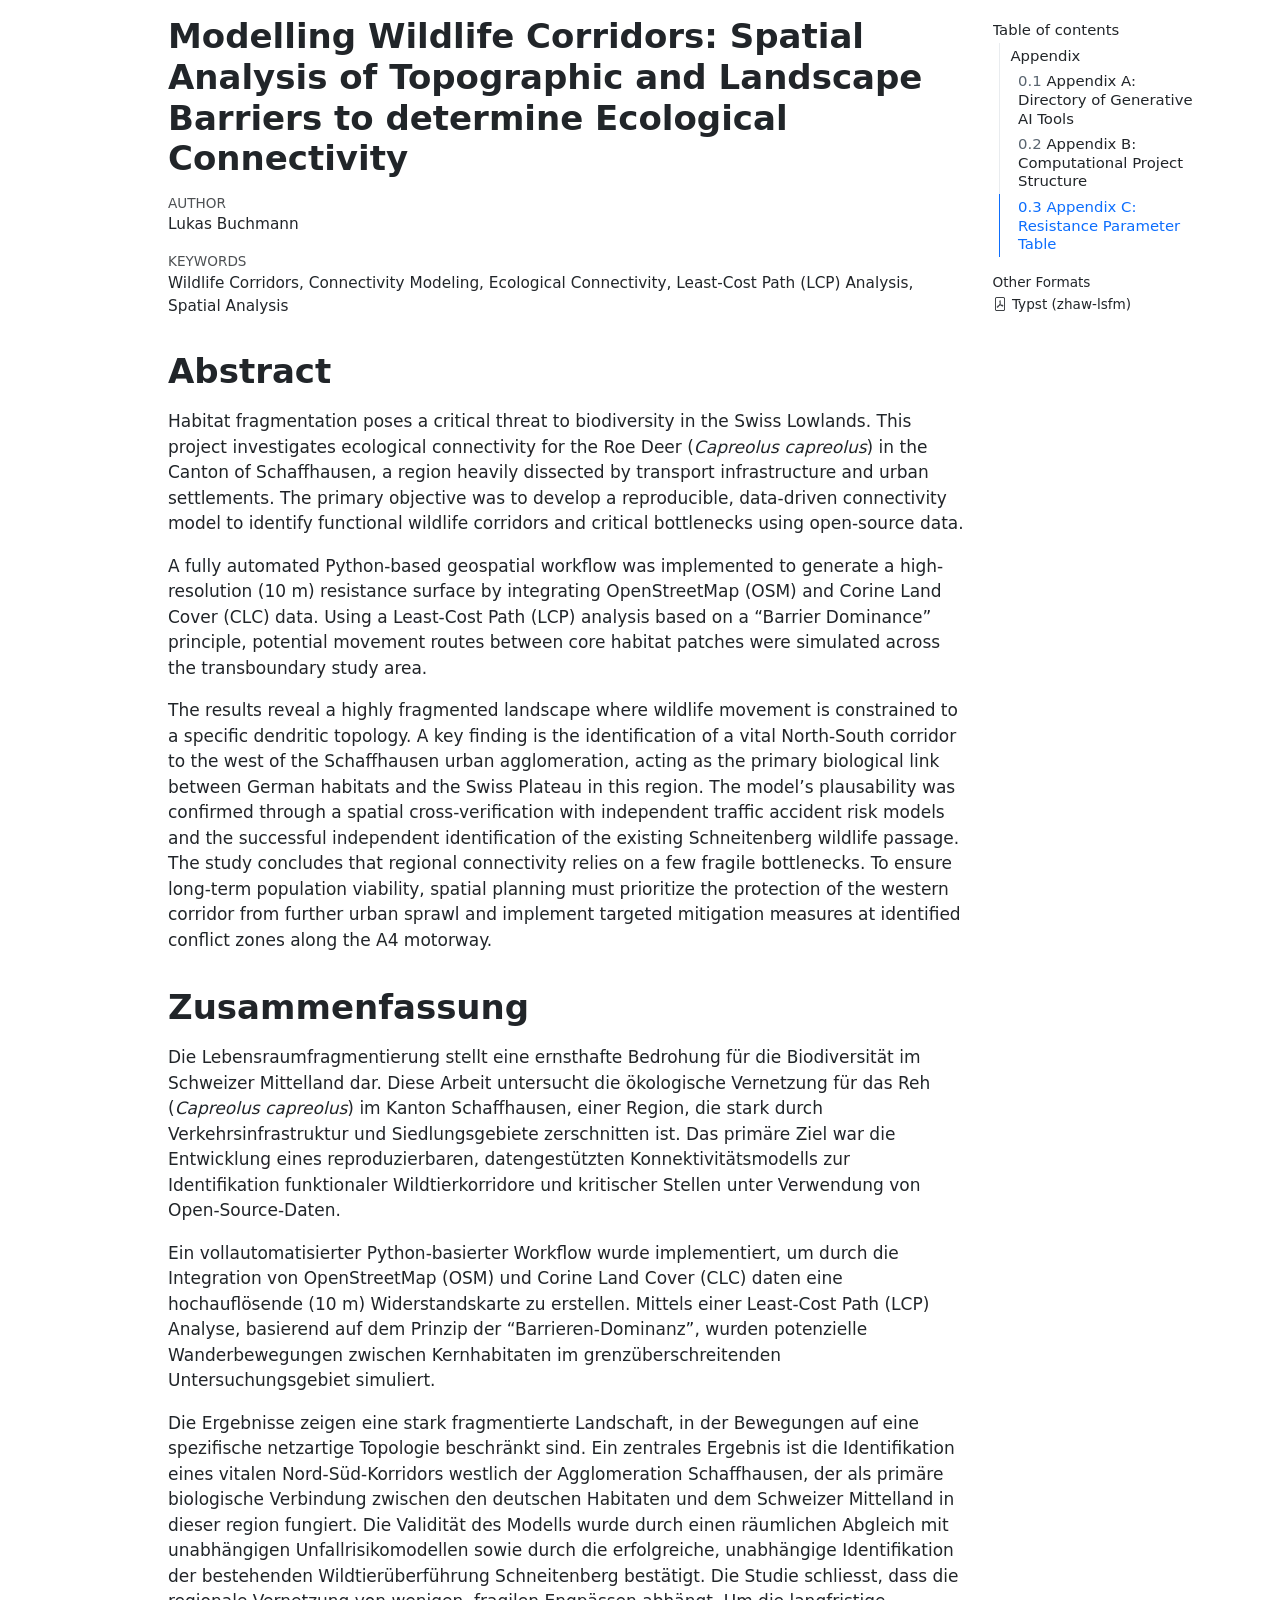
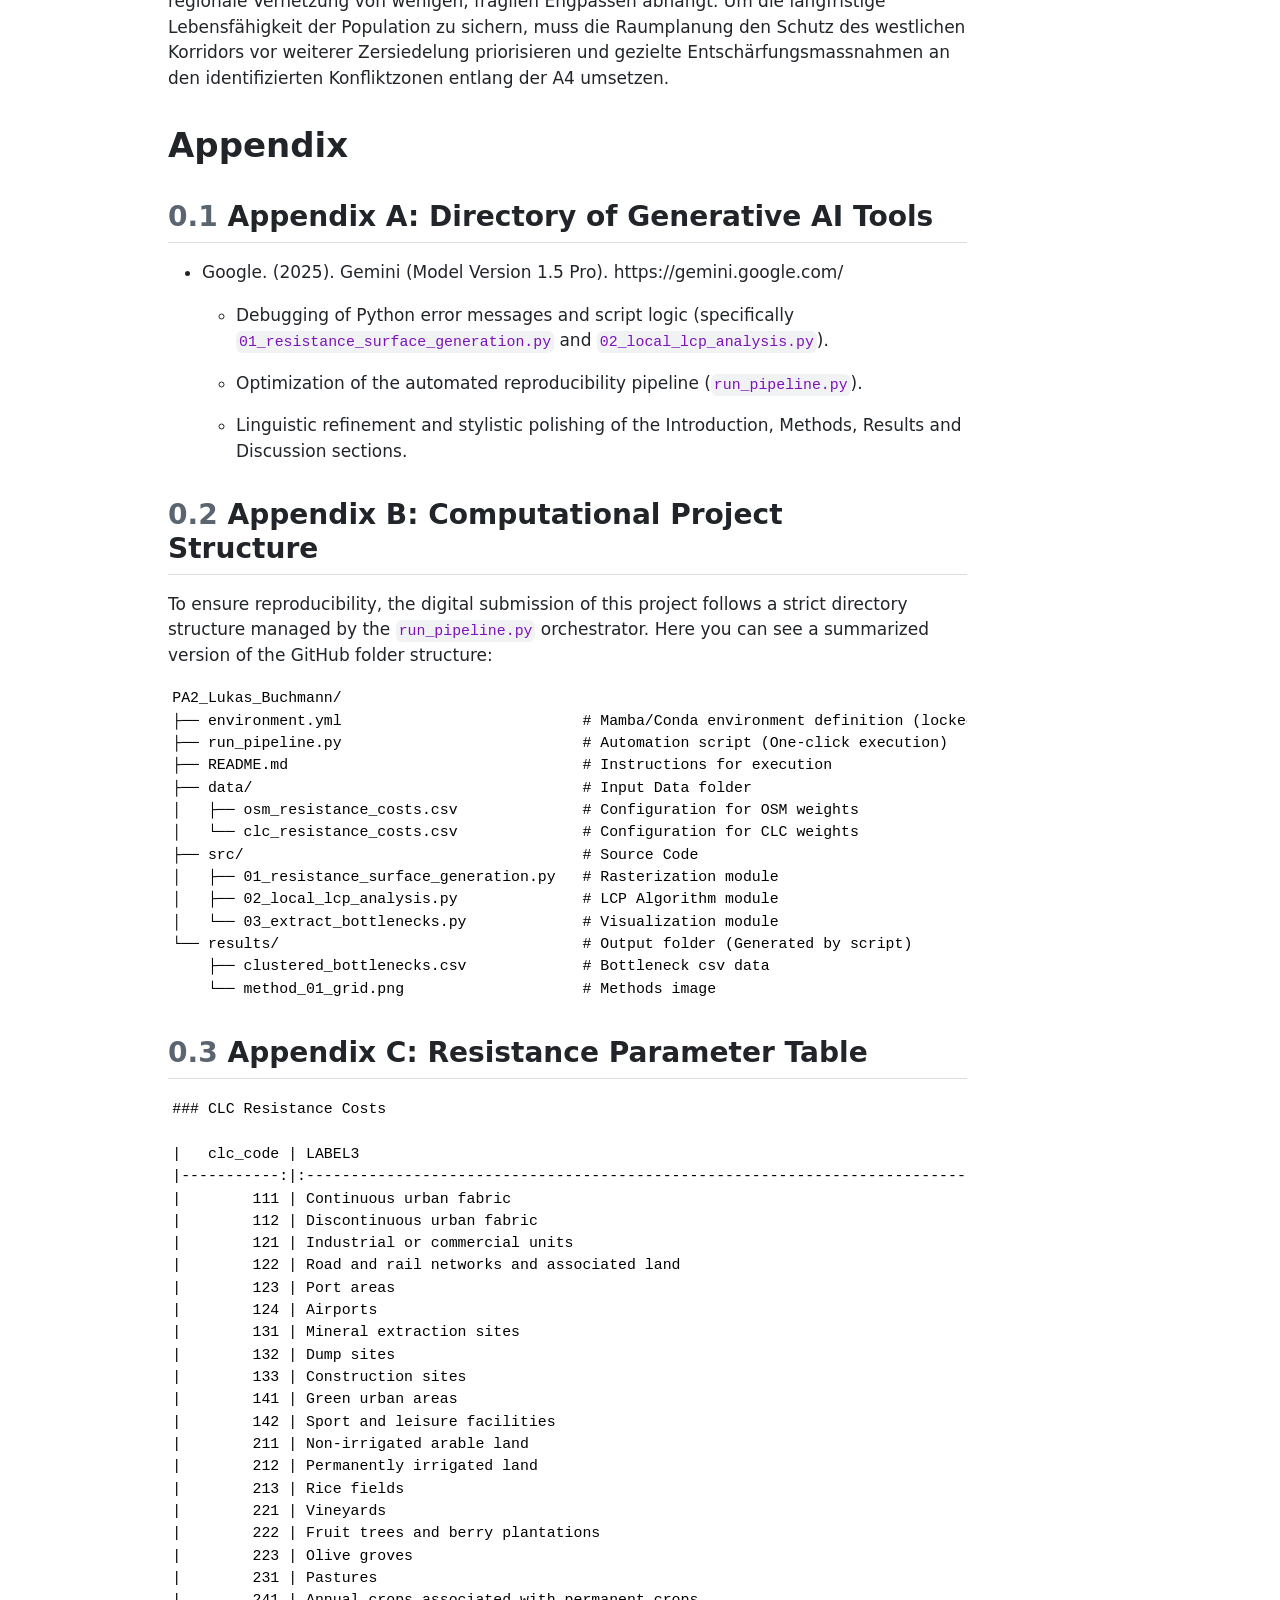
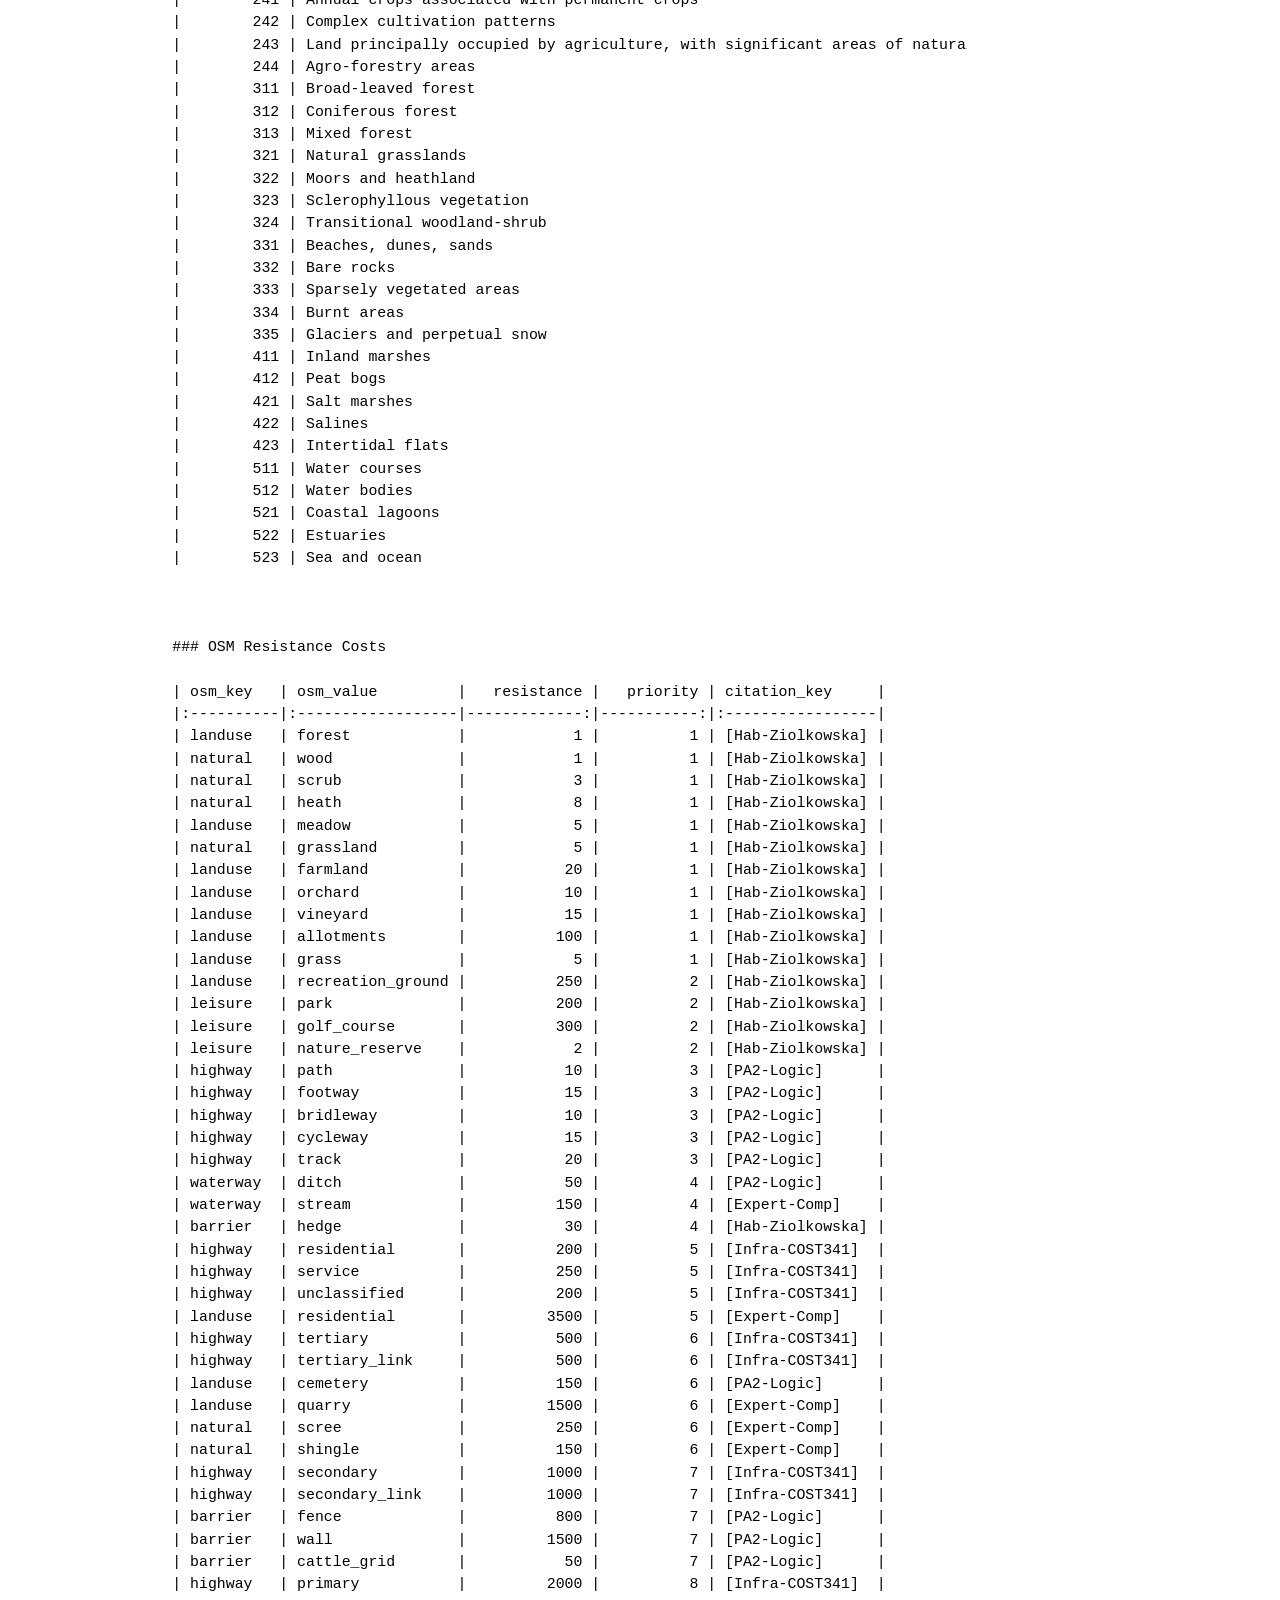
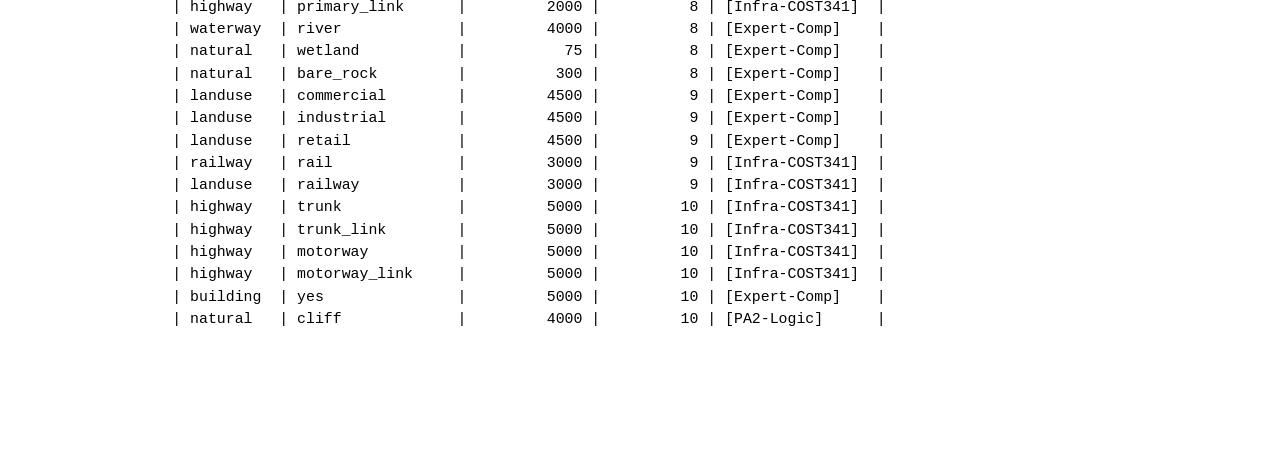
==== docs/index.html @ 65e27407 "final_push" ====
<!DOCTYPE html>
<html xmlns="http://www.w3.org/1999/xhtml" lang="en" xml:lang="en"><head>

<meta charset="utf-8">
<meta name="generator" content="quarto-1.8.24">

<meta name="viewport" content="width=device-width, initial-scale=1.0, user-scalable=yes">

<meta name="author" content="Lukas Buchmann">
<meta name="keywords" content="Wildlife Corridors, Connectivity Modeling, Ecological Connectivity, Least-Cost Path (LCP) Analysis, Spatial Analysis">

<title>Modelling Wildlife Corridors: Spatial Analysis of Topographic and Landscape Barriers to determine Ecological Connectivity</title>
<style>
code{white-space: pre-wrap;}
span.smallcaps{font-variant: small-caps;}
div.columns{display: flex; gap: min(4vw, 1.5em);}
div.column{flex: auto; overflow-x: auto;}
div.hanging-indent{margin-left: 1.5em; text-indent: -1.5em;}
ul.task-list{list-style: none;}
ul.task-list li input[type="checkbox"] {
  width: 0.8em;
  margin: 0 0.8em 0.2em -1em; /* quarto-specific, see https://github.com/quarto-dev/quarto-cli/issues/4556 */ 
  vertical-align: middle;
}
</style>


<script src="index_files/libs/clipboard/clipboard.min.js"></script>
<script src="index_files/libs/quarto-html/quarto.js" type="module"></script>
<script src="index_files/libs/quarto-html/tabsets/tabsets.js" type="module"></script>
<script src="index_files/libs/quarto-html/axe/axe-check.js" type="module"></script>
<script src="index_files/libs/quarto-html/popper.min.js"></script>
<script src="index_files/libs/quarto-html/tippy.umd.min.js"></script>
<script src="index_files/libs/quarto-html/anchor.min.js"></script>
<link href="index_files/libs/quarto-html/tippy.css" rel="stylesheet">
<link href="index_files/libs/quarto-html/quarto-syntax-highlighting-dc55a5b9e770e841cd82e46aadbfb9b0.css" rel="stylesheet" id="quarto-text-highlighting-styles">
<script src="index_files/libs/bootstrap/bootstrap.min.js"></script>
<link href="index_files/libs/bootstrap/bootstrap-icons.css" rel="stylesheet">
<link href="index_files/libs/bootstrap/bootstrap-9e3ffae467580fdb927a41352e75a2e0.min.css" rel="stylesheet" append-hash="true" id="quarto-bootstrap" data-mode="light">


</head>

<body class="quarto-light">

<div id="quarto-content" class="page-columns page-rows-contents page-layout-article">
<div id="quarto-margin-sidebar" class="sidebar margin-sidebar">
  <nav id="TOC" role="doc-toc" class="toc-active">
    <h2 id="toc-title">Table of contents</h2>
   
  <ul>
  <li><a href="#appendix" id="toc-appendix" class="nav-link active" data-scroll-target="#appendix">Appendix</a>
  <ul class="collapse">
  <li><a href="#appendix-a-directory-of-generative-ai-tools" id="toc-appendix-a-directory-of-generative-ai-tools" class="nav-link" data-scroll-target="#appendix-a-directory-of-generative-ai-tools"><span class="header-section-number">0.1</span> Appendix A: Directory of Generative AI Tools</a></li>
  <li><a href="#appendix-b-computational-project-structure" id="toc-appendix-b-computational-project-structure" class="nav-link" data-scroll-target="#appendix-b-computational-project-structure"><span class="header-section-number">0.2</span> Appendix B: Computational Project Structure</a></li>
  <li><a href="#appendix-c-resistance-parameter-table" id="toc-appendix-c-resistance-parameter-table" class="nav-link" data-scroll-target="#appendix-c-resistance-parameter-table"><span class="header-section-number">0.3</span> Appendix C: Resistance Parameter Table</a></li>
  </ul></li>
  </ul>
<div class="quarto-alternate-formats"><h2>Other Formats</h2><ul><li><a href="index.pdf"><i class="bi bi-file-pdf"></i>Typst (zhaw-lsfm)</a></li></ul></div></nav>
</div>
<main class="content" id="quarto-document-content">

<header id="title-block-header" class="quarto-title-block default">
<div class="quarto-title">
<h1 class="title">Modelling Wildlife Corridors: Spatial Analysis of Topographic and Landscape Barriers to determine Ecological Connectivity</h1>
</div>



<div class="quarto-title-meta">

    <div>
    <div class="quarto-title-meta-heading">Author</div>
    <div class="quarto-title-meta-contents">
             <p>Lukas Buchmann </p>
          </div>
  </div>
    
  
    
  </div>
  

<div>
  <div class="keywords">
    <div class="block-title">Keywords</div>
    <p>Wildlife Corridors, Connectivity Modeling, Ecological Connectivity, Least-Cost Path (LCP) Analysis, Spatial Analysis</p>
  </div>
</div>

</header>


<section id="abstract" class="level1 unnumbered unlisted">
<h1 class="unnumbered unlisted">Abstract</h1>
<p>Habitat fragmentation poses a critical threat to biodiversity in the Swiss Lowlands. This project investigates ecological connectivity for the Roe Deer (<em>Capreolus capreolus</em>) in the Canton of Schaffhausen, a region heavily dissected by transport infrastructure and urban settlements. The primary objective was to develop a reproducible, data-driven connectivity model to identify functional wildlife corridors and critical bottlenecks using open-source data.</p>
<p>A fully automated Python-based geospatial workflow was implemented to generate a high-resolution (10 m) resistance surface by integrating OpenStreetMap (OSM) and Corine Land Cover (CLC) data. Using a Least-Cost Path (LCP) analysis based on a “Barrier Dominance” principle, potential movement routes between core habitat patches were simulated across the transboundary study area.</p>
<p>The results reveal a highly fragmented landscape where wildlife movement is constrained to a specific dendritic topology. A key finding is the identification of a vital North-South corridor to the west of the Schaffhausen urban agglomeration, acting as the primary biological link between German habitats and the Swiss Plateau in this region. The model’s plausability was confirmed through a spatial cross-verification with independent traffic accident risk models and the successful independent identification of the existing Schneitenberg wildlife passage. The study concludes that regional connectivity relies on a few fragile bottlenecks. To ensure long-term population viability, spatial planning must prioritize the protection of the western corridor from further urban sprawl and implement targeted mitigation measures at identified conflict zones along the A4 motorway.</p>
</section>
<section id="zusammenfassung" class="level1 unnumbered unlisted">
<h1 class="unnumbered unlisted">Zusammenfassung</h1>
<p>Die Lebensraumfragmentierung stellt eine ernsthafte Bedrohung für die Biodiversität im Schweizer Mittelland dar. Diese Arbeit untersucht die ökologische Vernetzung für das Reh (<em>Capreolus capreolus</em>) im Kanton Schaffhausen, einer Region, die stark durch Verkehrsinfrastruktur und Siedlungsgebiete zerschnitten ist. Das primäre Ziel war die Entwicklung eines reproduzierbaren, datengestützten Konnektivitätsmodells zur Identifikation funktionaler Wildtierkorridore und kritischer Stellen unter Verwendung von Open-Source-Daten.</p>
<p>Ein vollautomatisierter Python-basierter Workflow wurde implementiert, um durch die Integration von OpenStreetMap (OSM) und Corine Land Cover (CLC) daten eine hochauflösende (10 m) Widerstandskarte zu erstellen. Mittels einer Least-Cost Path (LCP) Analyse, basierend auf dem Prinzip der “Barrieren-Dominanz”, wurden potenzielle Wanderbewegungen zwischen Kernhabitaten im grenzüberschreitenden Untersuchungsgebiet simuliert.</p>
<p>Die Ergebnisse zeigen eine stark fragmentierte Landschaft, in der Bewegungen auf eine spezifische netzartige Topologie beschränkt sind. Ein zentrales Ergebnis ist die Identifikation eines vitalen Nord-Süd-Korridors westlich der Agglomeration Schaffhausen, der als primäre biologische Verbindung zwischen den deutschen Habitaten und dem Schweizer Mittelland in dieser region fungiert. Die Validität des Modells wurde durch einen räumlichen Abgleich mit unabhängigen Unfallrisikomodellen sowie durch die erfolgreiche, unabhängige Identifikation der bestehenden Wildtierüberführung Schneitenberg bestätigt. Die Studie schliesst, dass die regionale Vernetzung von wenigen, fragilen Engpässen abhängt. Um die langfristige Lebensfähigkeit der Population zu sichern, muss die Raumplanung den Schutz des westlichen Korridors vor weiterer Zersiedelung priorisieren und gezielte Entschärfungsmassnahmen an den identifizierten Konfliktzonen entlang der A4 umsetzen.</p>
</section>
<section id="appendix" class="level1 unnumbered">
<h1 class="unnumbered">Appendix</h1>
<section id="appendix-a-directory-of-generative-ai-tools" class="level2" data-number="0.1">
<h2 data-number="0.1" class="anchored" data-anchor-id="appendix-a-directory-of-generative-ai-tools"><span class="header-section-number">0.1</span> Appendix A: Directory of Generative AI Tools</h2>
<ul>
<li><p>Google. (2025). Gemini (Model Version 1.5 Pro). https://gemini.google.com/</p>
<ul>
<li><p>Debugging of Python error messages and script logic (specifically <code>01_resistance_surface_generation.py</code> and <code>02_local_lcp_analysis.py</code>).</p></li>
<li><p>Optimization of the automated reproducibility pipeline (<code>run_pipeline.py</code>).</p></li>
<li><p>Linguistic refinement and stylistic polishing of the Introduction, Methods, Results and Discussion sections.</p></li>
</ul></li>
</ul>
</section>
<section id="appendix-b-computational-project-structure" class="level2" data-number="0.2">
<h2 data-number="0.2" class="anchored" data-anchor-id="appendix-b-computational-project-structure"><span class="header-section-number">0.2</span> Appendix B: Computational Project Structure</h2>
<p>To ensure reproducibility, the digital submission of this project follows a strict directory structure managed by the <code>run_pipeline.py</code> orchestrator. Here you can see a summarized version of the GitHub folder structure:</p>
<pre class="text"><code>PA2_Lukas_Buchmann/
├── environment.yml                           # Mamba/Conda environment definition (locked versions)
├── run_pipeline.py                           # Automation script (One-click execution)
├── README.md                                 # Instructions for execution
├── data/                                     # Input Data folder
│   ├── osm_resistance_costs.csv              # Configuration for OSM weights
│   └── clc_resistance_costs.csv              # Configuration for CLC weights
├── src/                                      # Source Code
│   ├── 01_resistance_surface_generation.py   # Rasterization module
│   ├── 02_local_lcp_analysis.py              # LCP Algorithm module
│   └── 03_extract_bottlenecks.py             # Visualization module
└── results/                                  # Output folder (Generated by script)
    ├── clustered_bottlenecks.csv             # Bottleneck csv data
    └── method_01_grid.png                    # Methods image</code></pre>
</section>
<section id="appendix-c-resistance-parameter-table" class="level2" data-number="0.3">
<h2 data-number="0.3" class="anchored" data-anchor-id="appendix-c-resistance-parameter-table"><span class="header-section-number">0.3</span> Appendix C: Resistance Parameter Table</h2>
<div id="load-resistance-tables" class="cell" data-results="asis" data-execution_count="5">
<div class="cell-output cell-output-stdout">
<pre><code>### CLC Resistance Costs

|   clc_code | LABEL3                                                                                 |   resistance | citation_key     |
|-----------:|:---------------------------------------------------------------------------------------|-------------:|:-----------------|
|        111 | Continuous urban fabric                                                                |         5000 | [Expert-Comp]    |
|        112 | Discontinuous urban fabric                                                             |         3500 | [Expert-Comp]    |
|        121 | Industrial or commercial units                                                         |         4500 | [Expert-Comp]    |
|        122 | Road and rail networks and associated land                                             |         3000 | [Infra-COST341]  |
|        123 | Port areas                                                                             |         4000 | [Expert-Comp]    |
|        124 | Airports                                                                               |         4500 | [Infra-COST341]  |
|        131 | Mineral extraction sites                                                               |         1500 | [Expert-Comp]    |
|        132 | Dump sites                                                                             |         2000 | [Expert-Comp]    |
|        133 | Construction sites                                                                     |         2500 | [Expert-Comp]    |
|        141 | Green urban areas                                                                      |          200 | [Hab-Ziolkowska] |
|        142 | Sport and leisure facilities                                                           |          300 | [Hab-Ziolkowska] |
|        211 | Non-irrigated arable land                                                              |           20 | [Hab-Ziolkowska] |
|        212 | Permanently irrigated land                                                             |           25 | [Hab-Ziolkowska] |
|        213 | Rice fields                                                                            |          100 | [PA2-Logic]      |
|        221 | Vineyards                                                                              |           15 | [Hab-Ziolkowska] |
|        222 | Fruit trees and berry plantations                                                      |           10 | [Hab-Ziolkowska] |
|        223 | Olive groves                                                                           |           15 | [Hab-Ziolkowska] |
|        231 | Pastures                                                                               |            8 | [Hab-Ziolkowska] |
|        241 | Annual crops associated with permanent crops                                           |           12 | [Hab-Ziolkowska] |
|        242 | Complex cultivation patterns                                                           |           10 | [Hab-Ziolkowska] |
|        243 | Land principally occupied by agriculture, with significant areas of natural vegetation |            5 | [Hab-Ziolkowska] |
|        244 | Agro-forestry areas                                                                    |            3 | [Hab-Ziolkowska] |
|        311 | Broad-leaved forest                                                                    |            1 | [Hab-Ziolkowska] |
|        312 | Coniferous forest                                                                      |            3 | [Hab-Ziolkowska] |
|        313 | Mixed forest                                                                           |            1 | [Hab-Ziolkowska] |
|        321 | Natural grasslands                                                                     |            5 | [Hab-Ziolkowska] |
|        322 | Moors and heathland                                                                    |            8 | [Hab-Ziolkowska] |
|        323 | Sclerophyllous vegetation                                                              |           10 | [Hab-Ziolkowska] |
|        324 | Transitional woodland-shrub                                                            |            2 | [Hab-Ziolkowska] |
|        331 | Beaches, dunes, sands                                                                  |          100 | [Expert-Comp]    |
|        332 | Bare rocks                                                                             |          300 | [Expert-Comp]    |
|        333 | Sparsely vegetated areas                                                               |           50 | [Expert-Comp]    |
|        334 | Burnt areas                                                                            |           25 | [PA2-Logic]      |
|        335 | Glaciers and perpetual snow                                                            |         1000 | [PA2-Logic]      |
|        411 | Inland marshes                                                                         |           75 | [Expert-Comp]    |
|        412 | Peat bogs                                                                              |          100 | [Expert-Comp]    |
|        421 | Salt marshes                                                                           |          150 | [Expert-Comp]    |
|        422 | Salines                                                                                |         1000 | [Expert-Comp]    |
|        423 | Intertidal flats                                                                       |          200 | [Expert-Comp]    |
|        511 | Water courses                                                                          |         5000 | [Expert-Comp]    |
|        512 | Water bodies                                                                           |         5000 | [Expert-Comp]    |
|        521 | Coastal lagoons                                                                        |          800 | [Expert-Comp]    |
|        522 | Estuaries                                                                              |          800 | [Expert-Comp]    |
|        523 | Sea and ocean                                                                          |         5000 | [Expert-Comp]    |



### OSM Resistance Costs

| osm_key   | osm_value         |   resistance |   priority | citation_key     |
|:----------|:------------------|-------------:|-----------:|:-----------------|
| landuse   | forest            |            1 |          1 | [Hab-Ziolkowska] |
| natural   | wood              |            1 |          1 | [Hab-Ziolkowska] |
| natural   | scrub             |            3 |          1 | [Hab-Ziolkowska] |
| natural   | heath             |            8 |          1 | [Hab-Ziolkowska] |
| landuse   | meadow            |            5 |          1 | [Hab-Ziolkowska] |
| natural   | grassland         |            5 |          1 | [Hab-Ziolkowska] |
| landuse   | farmland          |           20 |          1 | [Hab-Ziolkowska] |
| landuse   | orchard           |           10 |          1 | [Hab-Ziolkowska] |
| landuse   | vineyard          |           15 |          1 | [Hab-Ziolkowska] |
| landuse   | allotments        |          100 |          1 | [Hab-Ziolkowska] |
| landuse   | grass             |            5 |          1 | [Hab-Ziolkowska] |
| landuse   | recreation_ground |          250 |          2 | [Hab-Ziolkowska] |
| leisure   | park              |          200 |          2 | [Hab-Ziolkowska] |
| leisure   | golf_course       |          300 |          2 | [Hab-Ziolkowska] |
| leisure   | nature_reserve    |            2 |          2 | [Hab-Ziolkowska] |
| highway   | path              |           10 |          3 | [PA2-Logic]      |
| highway   | footway           |           15 |          3 | [PA2-Logic]      |
| highway   | bridleway         |           10 |          3 | [PA2-Logic]      |
| highway   | cycleway          |           15 |          3 | [PA2-Logic]      |
| highway   | track             |           20 |          3 | [PA2-Logic]      |
| waterway  | ditch             |           50 |          4 | [PA2-Logic]      |
| waterway  | stream            |          150 |          4 | [Expert-Comp]    |
| barrier   | hedge             |           30 |          4 | [Hab-Ziolkowska] |
| highway   | residential       |          200 |          5 | [Infra-COST341]  |
| highway   | service           |          250 |          5 | [Infra-COST341]  |
| highway   | unclassified      |          200 |          5 | [Infra-COST341]  |
| landuse   | residential       |         3500 |          5 | [Expert-Comp]    |
| highway   | tertiary          |          500 |          6 | [Infra-COST341]  |
| highway   | tertiary_link     |          500 |          6 | [Infra-COST341]  |
| landuse   | cemetery          |          150 |          6 | [PA2-Logic]      |
| landuse   | quarry            |         1500 |          6 | [Expert-Comp]    |
| natural   | scree             |          250 |          6 | [Expert-Comp]    |
| natural   | shingle           |          150 |          6 | [Expert-Comp]    |
| highway   | secondary         |         1000 |          7 | [Infra-COST341]  |
| highway   | secondary_link    |         1000 |          7 | [Infra-COST341]  |
| barrier   | fence             |          800 |          7 | [PA2-Logic]      |
| barrier   | wall              |         1500 |          7 | [PA2-Logic]      |
| barrier   | cattle_grid       |           50 |          7 | [PA2-Logic]      |
| highway   | primary           |         2000 |          8 | [Infra-COST341]  |
| highway   | primary_link      |         2000 |          8 | [Infra-COST341]  |
| waterway  | river             |         4000 |          8 | [Expert-Comp]    |
| natural   | wetland           |           75 |          8 | [Expert-Comp]    |
| natural   | bare_rock         |          300 |          8 | [Expert-Comp]    |
| landuse   | commercial        |         4500 |          9 | [Expert-Comp]    |
| landuse   | industrial        |         4500 |          9 | [Expert-Comp]    |
| landuse   | retail            |         4500 |          9 | [Expert-Comp]    |
| railway   | rail              |         3000 |          9 | [Infra-COST341]  |
| landuse   | railway           |         3000 |          9 | [Infra-COST341]  |
| highway   | trunk             |         5000 |         10 | [Infra-COST341]  |
| highway   | trunk_link        |         5000 |         10 | [Infra-COST341]  |
| highway   | motorway          |         5000 |         10 | [Infra-COST341]  |
| highway   | motorway_link     |         5000 |         10 | [Infra-COST341]  |
| building  | yes               |         5000 |         10 | [Expert-Comp]    |
| natural   | cliff             |         4000 |         10 | [PA2-Logic]      |


</code></pre>
</div>
</div>
</section>
</section>

</main>
<!-- /main column -->
<script id="quarto-html-after-body" type="application/javascript">
  window.document.addEventListener("DOMContentLoaded", function (event) {
    const icon = "";
    const anchorJS = new window.AnchorJS();
    anchorJS.options = {
      placement: 'right',
      icon: icon
    };
    anchorJS.add('.anchored');
    const isCodeAnnotation = (el) => {
      for (const clz of el.classList) {
        if (clz.startsWith('code-annotation-')) {                     
          return true;
        }
      }
      return false;
    }
    const onCopySuccess = function(e) {
      // button target
      const button = e.trigger;
      // don't keep focus
      button.blur();
      // flash "checked"
      button.classList.add('code-copy-button-checked');
      var currentTitle = button.getAttribute("title");
      button.setAttribute("title", "Copied!");
      let tooltip;
      if (window.bootstrap) {
        button.setAttribute("data-bs-toggle", "tooltip");
        button.setAttribute("data-bs-placement", "left");
        button.setAttribute("data-bs-title", "Copied!");
        tooltip = new bootstrap.Tooltip(button, 
          { trigger: "manual", 
            customClass: "code-copy-button-tooltip",
            offset: [0, -8]});
        tooltip.show();    
      }
      setTimeout(function() {
        if (tooltip) {
          tooltip.hide();
          button.removeAttribute("data-bs-title");
          button.removeAttribute("data-bs-toggle");
          button.removeAttribute("data-bs-placement");
        }
        button.setAttribute("title", currentTitle);
        button.classList.remove('code-copy-button-checked');
      }, 1000);
      // clear code selection
      e.clearSelection();
    }
    const getTextToCopy = function(trigger) {
      const outerScaffold = trigger.parentElement.cloneNode(true);
      const codeEl = outerScaffold.querySelector('code');
      for (const childEl of codeEl.children) {
        if (isCodeAnnotation(childEl)) {
          childEl.remove();
        }
      }
      return codeEl.innerText;
    }
    const clipboard = new window.ClipboardJS('.code-copy-button:not([data-in-quarto-modal])', {
      text: getTextToCopy
    });
    clipboard.on('success', onCopySuccess);
    if (window.document.getElementById('quarto-embedded-source-code-modal')) {
      const clipboardModal = new window.ClipboardJS('.code-copy-button[data-in-quarto-modal]', {
        text: getTextToCopy,
        container: window.document.getElementById('quarto-embedded-source-code-modal')
      });
      clipboardModal.on('success', onCopySuccess);
    }
      var localhostRegex = new RegExp(/^(?:http|https):\/\/localhost\:?[0-9]*\//);
      var mailtoRegex = new RegExp(/^mailto:/);
        var filterRegex = new RegExp('/' + window.location.host + '/');
      var isInternal = (href) => {
          return filterRegex.test(href) || localhostRegex.test(href) || mailtoRegex.test(href);
      }
      // Inspect non-navigation links and adorn them if external
     var links = window.document.querySelectorAll('a[href]:not(.nav-link):not(.navbar-brand):not(.toc-action):not(.sidebar-link):not(.sidebar-item-toggle):not(.pagination-link):not(.no-external):not([aria-hidden]):not(.dropdown-item):not(.quarto-navigation-tool):not(.about-link)');
      for (var i=0; i<links.length; i++) {
        const link = links[i];
        if (!isInternal(link.href)) {
          // undo the damage that might have been done by quarto-nav.js in the case of
          // links that we want to consider external
          if (link.dataset.originalHref !== undefined) {
            link.href = link.dataset.originalHref;
          }
        }
      }
    function tippyHover(el, contentFn, onTriggerFn, onUntriggerFn) {
      const config = {
        allowHTML: true,
        maxWidth: 500,
        delay: 100,
        arrow: false,
        appendTo: function(el) {
            return el.parentElement;
        },
        interactive: true,
        interactiveBorder: 10,
        theme: 'quarto',
        placement: 'bottom-start',
      };
      if (contentFn) {
        config.content = contentFn;
      }
      if (onTriggerFn) {
        config.onTrigger = onTriggerFn;
      }
      if (onUntriggerFn) {
        config.onUntrigger = onUntriggerFn;
      }
      window.tippy(el, config); 
    }
    const noterefs = window.document.querySelectorAll('a[role="doc-noteref"]');
    for (var i=0; i<noterefs.length; i++) {
      const ref = noterefs[i];
      tippyHover(ref, function() {
        // use id or data attribute instead here
        let href = ref.getAttribute('data-footnote-href') || ref.getAttribute('href');
        try { href = new URL(href).hash; } catch {}
        const id = href.replace(/^#\/?/, "");
        const note = window.document.getElementById(id);
        if (note) {
          return note.innerHTML;
        } else {
          return "";
        }
      });
    }
    const xrefs = window.document.querySelectorAll('a.quarto-xref');
    const processXRef = (id, note) => {
      // Strip column container classes
      const stripColumnClz = (el) => {
        el.classList.remove("page-full", "page-columns");
        if (el.children) {
          for (const child of el.children) {
            stripColumnClz(child);
          }
        }
      }
      stripColumnClz(note)
      if (id === null || id.startsWith('sec-')) {
        // Special case sections, only their first couple elements
        const container = document.createElement("div");
        if (note.children && note.children.length > 2) {
          container.appendChild(note.children[0].cloneNode(true));
          for (let i = 1; i < note.children.length; i++) {
            const child = note.children[i];
            if (child.tagName === "P" && child.innerText === "") {
              continue;
            } else {
              container.appendChild(child.cloneNode(true));
              break;
            }
          }
          if (window.Quarto?.typesetMath) {
            window.Quarto.typesetMath(container);
          }
          return container.innerHTML
        } else {
          if (window.Quarto?.typesetMath) {
            window.Quarto.typesetMath(note);
          }
          return note.innerHTML;
        }
      } else {
        // Remove any anchor links if they are present
        const anchorLink = note.querySelector('a.anchorjs-link');
        if (anchorLink) {
          anchorLink.remove();
        }
        if (window.Quarto?.typesetMath) {
          window.Quarto.typesetMath(note);
        }
        if (note.classList.contains("callout")) {
          return note.outerHTML;
        } else {
          return note.innerHTML;
        }
      }
    }
    for (var i=0; i<xrefs.length; i++) {
      const xref = xrefs[i];
      tippyHover(xref, undefined, function(instance) {
        instance.disable();
        let url = xref.getAttribute('href');
        let hash = undefined; 
        if (url.startsWith('#')) {
          hash = url;
        } else {
          try { hash = new URL(url).hash; } catch {}
        }
        if (hash) {
          const id = hash.replace(/^#\/?/, "");
          const note = window.document.getElementById(id);
          if (note !== null) {
            try {
              const html = processXRef(id, note.cloneNode(true));
              instance.setContent(html);
            } finally {
              instance.enable();
              instance.show();
            }
          } else {
            // See if we can fetch this
            fetch(url.split('#')[0])
            .then(res => res.text())
            .then(html => {
              const parser = new DOMParser();
              const htmlDoc = parser.parseFromString(html, "text/html");
              const note = htmlDoc.getElementById(id);
              if (note !== null) {
                const html = processXRef(id, note);
                instance.setContent(html);
              } 
            }).finally(() => {
              instance.enable();
              instance.show();
            });
          }
        } else {
          // See if we can fetch a full url (with no hash to target)
          // This is a special case and we should probably do some content thinning / targeting
          fetch(url)
          .then(res => res.text())
          .then(html => {
            const parser = new DOMParser();
            const htmlDoc = parser.parseFromString(html, "text/html");
            const note = htmlDoc.querySelector('main.content');
            if (note !== null) {
              // This should only happen for chapter cross references
              // (since there is no id in the URL)
              // remove the first header
              if (note.children.length > 0 && note.children[0].tagName === "HEADER") {
                note.children[0].remove();
              }
              const html = processXRef(null, note);
              instance.setContent(html);
            } 
          }).finally(() => {
            instance.enable();
            instance.show();
          });
        }
      }, function(instance) {
      });
    }
        let selectedAnnoteEl;
        const selectorForAnnotation = ( cell, annotation) => {
          let cellAttr = 'data-code-cell="' + cell + '"';
          let lineAttr = 'data-code-annotation="' +  annotation + '"';
          const selector = 'span[' + cellAttr + '][' + lineAttr + ']';
          return selector;
        }
        const selectCodeLines = (annoteEl) => {
          const doc = window.document;
          const targetCell = annoteEl.getAttribute("data-target-cell");
          const targetAnnotation = annoteEl.getAttribute("data-target-annotation");
          const annoteSpan = window.document.querySelector(selectorForAnnotation(targetCell, targetAnnotation));
          const lines = annoteSpan.getAttribute("data-code-lines").split(",");
          const lineIds = lines.map((line) => {
            return targetCell + "-" + line;
          })
          let top = null;
          let height = null;
          let parent = null;
          if (lineIds.length > 0) {
              //compute the position of the single el (top and bottom and make a div)
              const el = window.document.getElementById(lineIds[0]);
              top = el.offsetTop;
              height = el.offsetHeight;
              parent = el.parentElement.parentElement;
            if (lineIds.length > 1) {
              const lastEl = window.document.getElementById(lineIds[lineIds.length - 1]);
              const bottom = lastEl.offsetTop + lastEl.offsetHeight;
              height = bottom - top;
            }
            if (top !== null && height !== null && parent !== null) {
              // cook up a div (if necessary) and position it 
              let div = window.document.getElementById("code-annotation-line-highlight");
              if (div === null) {
                div = window.document.createElement("div");
                div.setAttribute("id", "code-annotation-line-highlight");
                div.style.position = 'absolute';
                parent.appendChild(div);
              }
              div.style.top = top - 2 + "px";
              div.style.height = height + 4 + "px";
              div.style.left = 0;
              let gutterDiv = window.document.getElementById("code-annotation-line-highlight-gutter");
              if (gutterDiv === null) {
                gutterDiv = window.document.createElement("div");
                gutterDiv.setAttribute("id", "code-annotation-line-highlight-gutter");
                gutterDiv.style.position = 'absolute';
                const codeCell = window.document.getElementById(targetCell);
                const gutter = codeCell.querySelector('.code-annotation-gutter');
                gutter.appendChild(gutterDiv);
              }
              gutterDiv.style.top = top - 2 + "px";
              gutterDiv.style.height = height + 4 + "px";
            }
            selectedAnnoteEl = annoteEl;
          }
        };
        const unselectCodeLines = () => {
          const elementsIds = ["code-annotation-line-highlight", "code-annotation-line-highlight-gutter"];
          elementsIds.forEach((elId) => {
            const div = window.document.getElementById(elId);
            if (div) {
              div.remove();
            }
          });
          selectedAnnoteEl = undefined;
        };
          // Handle positioning of the toggle
      window.addEventListener(
        "resize",
        throttle(() => {
          elRect = undefined;
          if (selectedAnnoteEl) {
            selectCodeLines(selectedAnnoteEl);
          }
        }, 10)
      );
      function throttle(fn, ms) {
      let throttle = false;
      let timer;
        return (...args) => {
          if(!throttle) { // first call gets through
              fn.apply(this, args);
              throttle = true;
          } else { // all the others get throttled
              if(timer) clearTimeout(timer); // cancel #2
              timer = setTimeout(() => {
                fn.apply(this, args);
                timer = throttle = false;
              }, ms);
          }
        };
      }
        // Attach click handler to the DT
        const annoteDls = window.document.querySelectorAll('dt[data-target-cell]');
        for (const annoteDlNode of annoteDls) {
          annoteDlNode.addEventListener('click', (event) => {
            const clickedEl = event.target;
            if (clickedEl !== selectedAnnoteEl) {
              unselectCodeLines();
              const activeEl = window.document.querySelector('dt[data-target-cell].code-annotation-active');
              if (activeEl) {
                activeEl.classList.remove('code-annotation-active');
              }
              selectCodeLines(clickedEl);
              clickedEl.classList.add('code-annotation-active');
            } else {
              // Unselect the line
              unselectCodeLines();
              clickedEl.classList.remove('code-annotation-active');
            }
          });
        }
    const findCites = (el) => {
      const parentEl = el.parentElement;
      if (parentEl) {
        const cites = parentEl.dataset.cites;
        if (cites) {
          return {
            el,
            cites: cites.split(' ')
          };
        } else {
          return findCites(el.parentElement)
        }
      } else {
        return undefined;
      }
    };
    var bibliorefs = window.document.querySelectorAll('a[role="doc-biblioref"]');
    for (var i=0; i<bibliorefs.length; i++) {
      const ref = bibliorefs[i];
      const citeInfo = findCites(ref);
      if (citeInfo) {
        tippyHover(citeInfo.el, function() {
          var popup = window.document.createElement('div');
          citeInfo.cites.forEach(function(cite) {
            var citeDiv = window.document.createElement('div');
            citeDiv.classList.add('hanging-indent');
            citeDiv.classList.add('csl-entry');
            var biblioDiv = window.document.getElementById('ref-' + cite);
            if (biblioDiv) {
              citeDiv.innerHTML = biblioDiv.innerHTML;
            }
            popup.appendChild(citeDiv);
          });
          return popup.innerHTML;
        });
      }
    }
  });
  </script>
</div> <!-- /content -->




</body></html>
---- docs/index_files/libs/quarto-html/tippy.css ----
.tippy-box[data-animation=fade][data-state=hidden]{opacity:0}[data-tippy-root]{max-width:calc(100vw - 10px)}.tippy-box{position:relative;background-color:#333;color:#fff;border-radius:4px;font-size:14px;line-height:1.4;white-space:normal;outline:0;transition-property:transform,visibility,opacity}.tippy-box[data-placement^=top]>.tippy-arrow{bottom:0}.tippy-box[data-placement^=top]>.tippy-arrow:before{bottom:-7px;left:0;border-width:8px 8px 0;border-top-color:initial;transform-origin:center top}.tippy-box[data-placement^=bottom]>.tippy-arrow{top:0}.tippy-box[data-placement^=bottom]>.tippy-arrow:before{top:-7px;left:0;border-width:0 8px 8px;border-bottom-color:initial;transform-origin:center bottom}.tippy-box[data-placement^=left]>.tippy-arrow{right:0}.tippy-box[data-placement^=left]>.tippy-arrow:before{border-width:8px 0 8px 8px;border-left-color:initial;right:-7px;transform-origin:center left}.tippy-box[data-placement^=right]>.tippy-arrow{left:0}.tippy-box[data-placement^=right]>.tippy-arrow:before{left:-7px;border-width:8px 8px 8px 0;border-right-color:initial;transform-origin:center right}.tippy-box[data-inertia][data-state=visible]{transition-timing-function:cubic-bezier(.54,1.5,.38,1.11)}.tippy-arrow{width:16px;height:16px;color:#333}.tippy-arrow:before{content:"";position:absolute;border-color:transparent;border-style:solid}.tippy-content{position:relative;padding:5px 9px;z-index:1}
---- docs/index_files/libs/quarto-html/quarto-syntax-highlighting-dc55a5b9e770e841cd82e46aadbfb9b0.css ----
/* quarto syntax highlight colors */
:root {
  --quarto-hl-ot-color: #003B4F;
  --quarto-hl-at-color: #657422;
  --quarto-hl-ss-color: #20794D;
  --quarto-hl-an-color: #5E5E5E;
  --quarto-hl-fu-color: #4758AB;
  --quarto-hl-st-color: #20794D;
  --quarto-hl-cf-color: #003B4F;
  --quarto-hl-op-color: #5E5E5E;
  --quarto-hl-er-color: #AD0000;
  --quarto-hl-bn-color: #AD0000;
  --quarto-hl-al-color: #AD0000;
  --quarto-hl-va-color: #111111;
  --quarto-hl-bu-color: inherit;
  --quarto-hl-ex-color: inherit;
  --quarto-hl-pp-color: #AD0000;
  --quarto-hl-in-color: #5E5E5E;
  --quarto-hl-vs-color: #20794D;
  --quarto-hl-wa-color: #5E5E5E;
  --quarto-hl-do-color: #5E5E5E;
  --quarto-hl-im-color: #00769E;
  --quarto-hl-ch-color: #20794D;
  --quarto-hl-dt-color: #AD0000;
  --quarto-hl-fl-color: #AD0000;
  --quarto-hl-co-color: #5E5E5E;
  --quarto-hl-cv-color: #5E5E5E;
  --quarto-hl-cn-color: #8f5902;
  --quarto-hl-sc-color: #5E5E5E;
  --quarto-hl-dv-color: #AD0000;
  --quarto-hl-kw-color: #003B4F;
}

/* other quarto variables */
:root {
  --quarto-font-monospace: SFMono-Regular, Menlo, Monaco, Consolas, "Liberation Mono", "Courier New", monospace;
}

/* syntax highlight based on Pandoc's rules */
pre > code.sourceCode > span {
  color: #003B4F;
}

code.sourceCode > span {
  color: #003B4F;
}

div.sourceCode,
div.sourceCode pre.sourceCode {
  color: #003B4F;
}

/* Normal */
code span {
  color: #003B4F;
}

/* Alert */
code span.al {
  color: #AD0000;
  font-style: inherit;
}

/* Annotation */
code span.an {
  color: #5E5E5E;
  font-style: inherit;
}

/* Attribute */
code span.at {
  color: #657422;
  font-style: inherit;
}

/* BaseN */
code span.bn {
  color: #AD0000;
  font-style: inherit;
}

/* BuiltIn */
code span.bu {
  font-style: inherit;
}

/* ControlFlow */
code span.cf {
  color: #003B4F;
  font-weight: bold;
  font-style: inherit;
}

/* Char */
code span.ch {
  color: #20794D;
  font-style: inherit;
}

/* Constant */
code span.cn {
  color: #8f5902;
  font-style: inherit;
}

/* Comment */
code span.co {
  color: #5E5E5E;
  font-style: inherit;
}

/* CommentVar */
code span.cv {
  color: #5E5E5E;
  font-style: italic;
}

/* Documentation */
code span.do {
  color: #5E5E5E;
  font-style: italic;
}

/* DataType */
code span.dt {
  color: #AD0000;
  font-style: inherit;
}

/* DecVal */
code span.dv {
  color: #AD0000;
  font-style: inherit;
}

/* Error */
code span.er {
  color: #AD0000;
  font-style: inherit;
}

/* Extension */
code span.ex {
  font-style: inherit;
}

/* Float */
code span.fl {
  color: #AD0000;
  font-style: inherit;
}

/* Function */
code span.fu {
  color: #4758AB;
  font-style: inherit;
}

/* Import */
code span.im {
  color: #00769E;
  font-style: inherit;
}

/* Information */
code span.in {
  color: #5E5E5E;
  font-style: inherit;
}

/* Keyword */
code span.kw {
  color: #003B4F;
  font-weight: bold;
  font-style: inherit;
}

/* Operator */
code span.op {
  color: #5E5E5E;
  font-style: inherit;
}

/* Other */
code span.ot {
  color: #003B4F;
  font-style: inherit;
}

/* Preprocessor */
code span.pp {
  color: #AD0000;
  font-style: inherit;
}

/* SpecialChar */
code span.sc {
  color: #5E5E5E;
  font-style: inherit;
}

/* SpecialString */
code span.ss {
  color: #20794D;
  font-style: inherit;
}

/* String */
code span.st {
  color: #20794D;
  font-style: inherit;
}

/* Variable */
code span.va {
  color: #111111;
  font-style: inherit;
}

/* VerbatimString */
code span.vs {
  color: #20794D;
  font-style: inherit;
}

/* Warning */
code span.wa {
  color: #5E5E5E;
  font-style: italic;
}

.prevent-inlining {
  content: "</";
}

/*# sourceMappingURL=21f0b8dca5c347bd0a806dc2ce2adfe3.css.map */
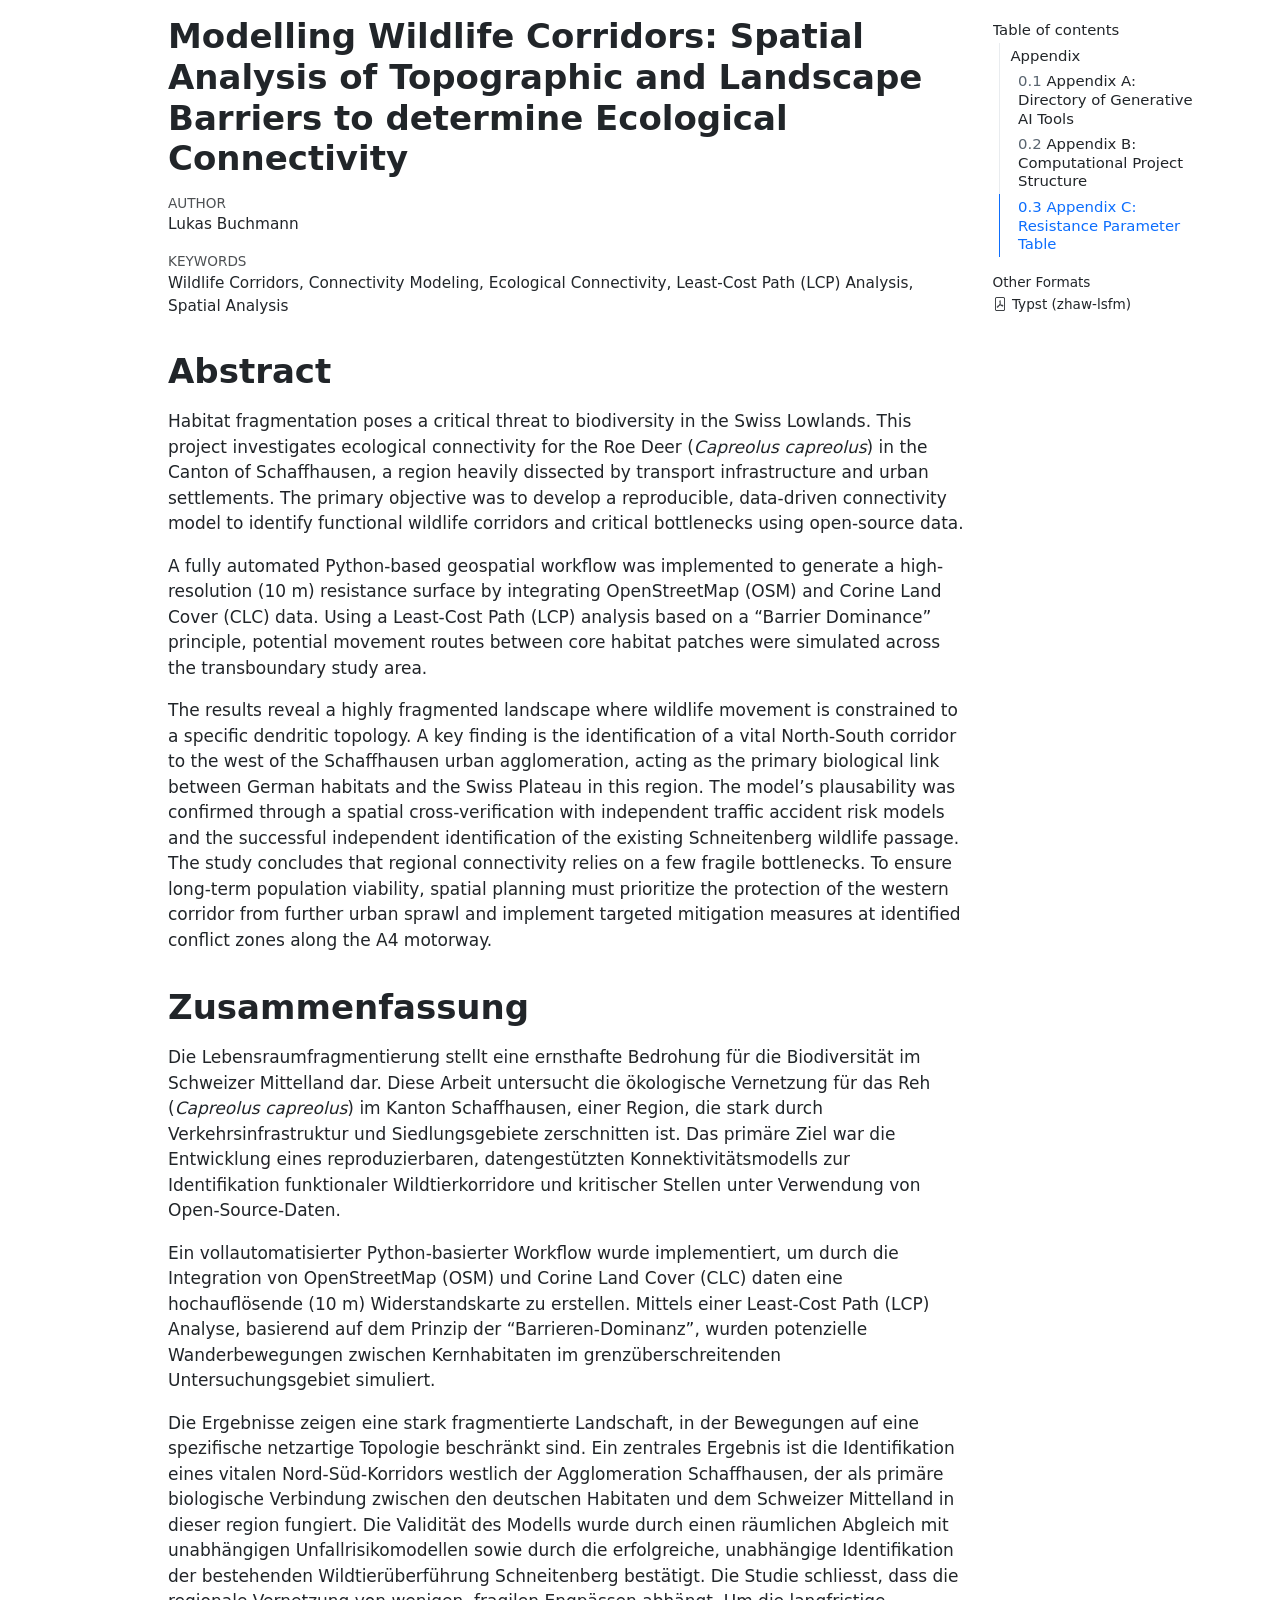
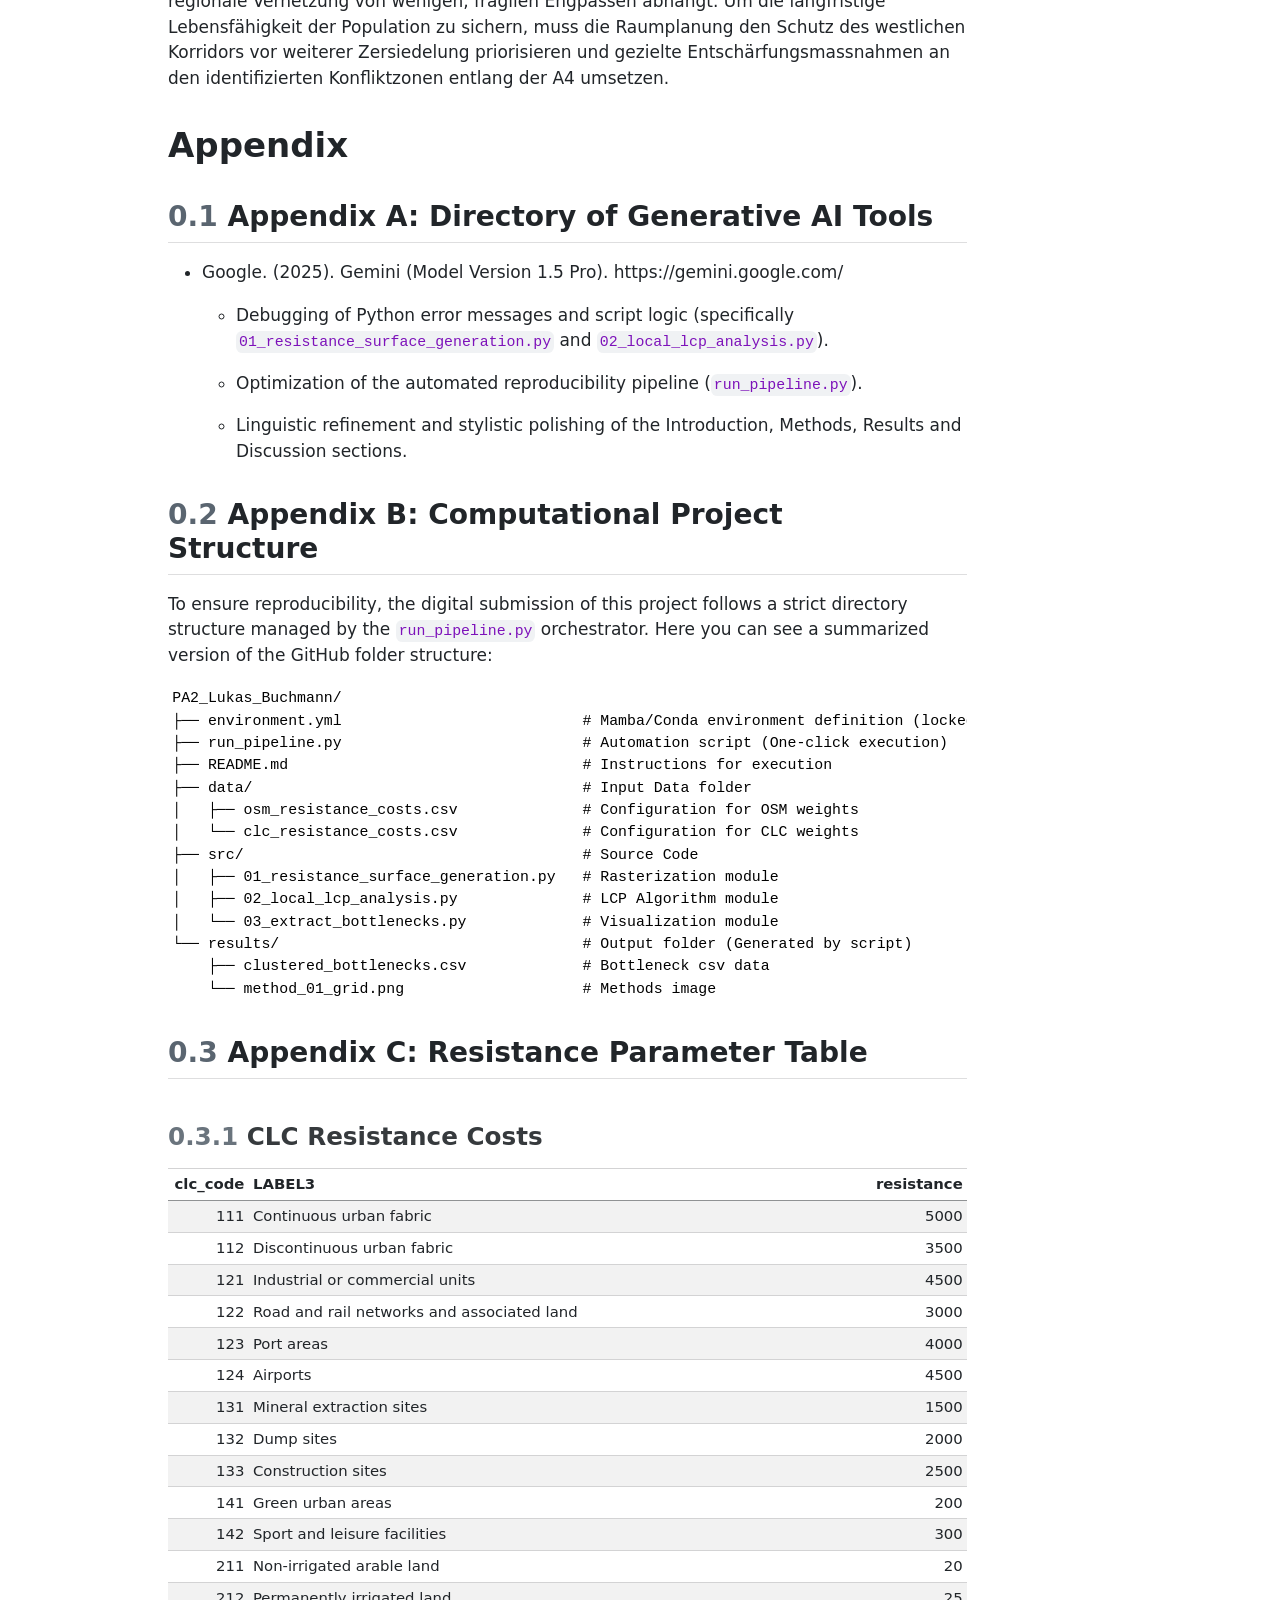
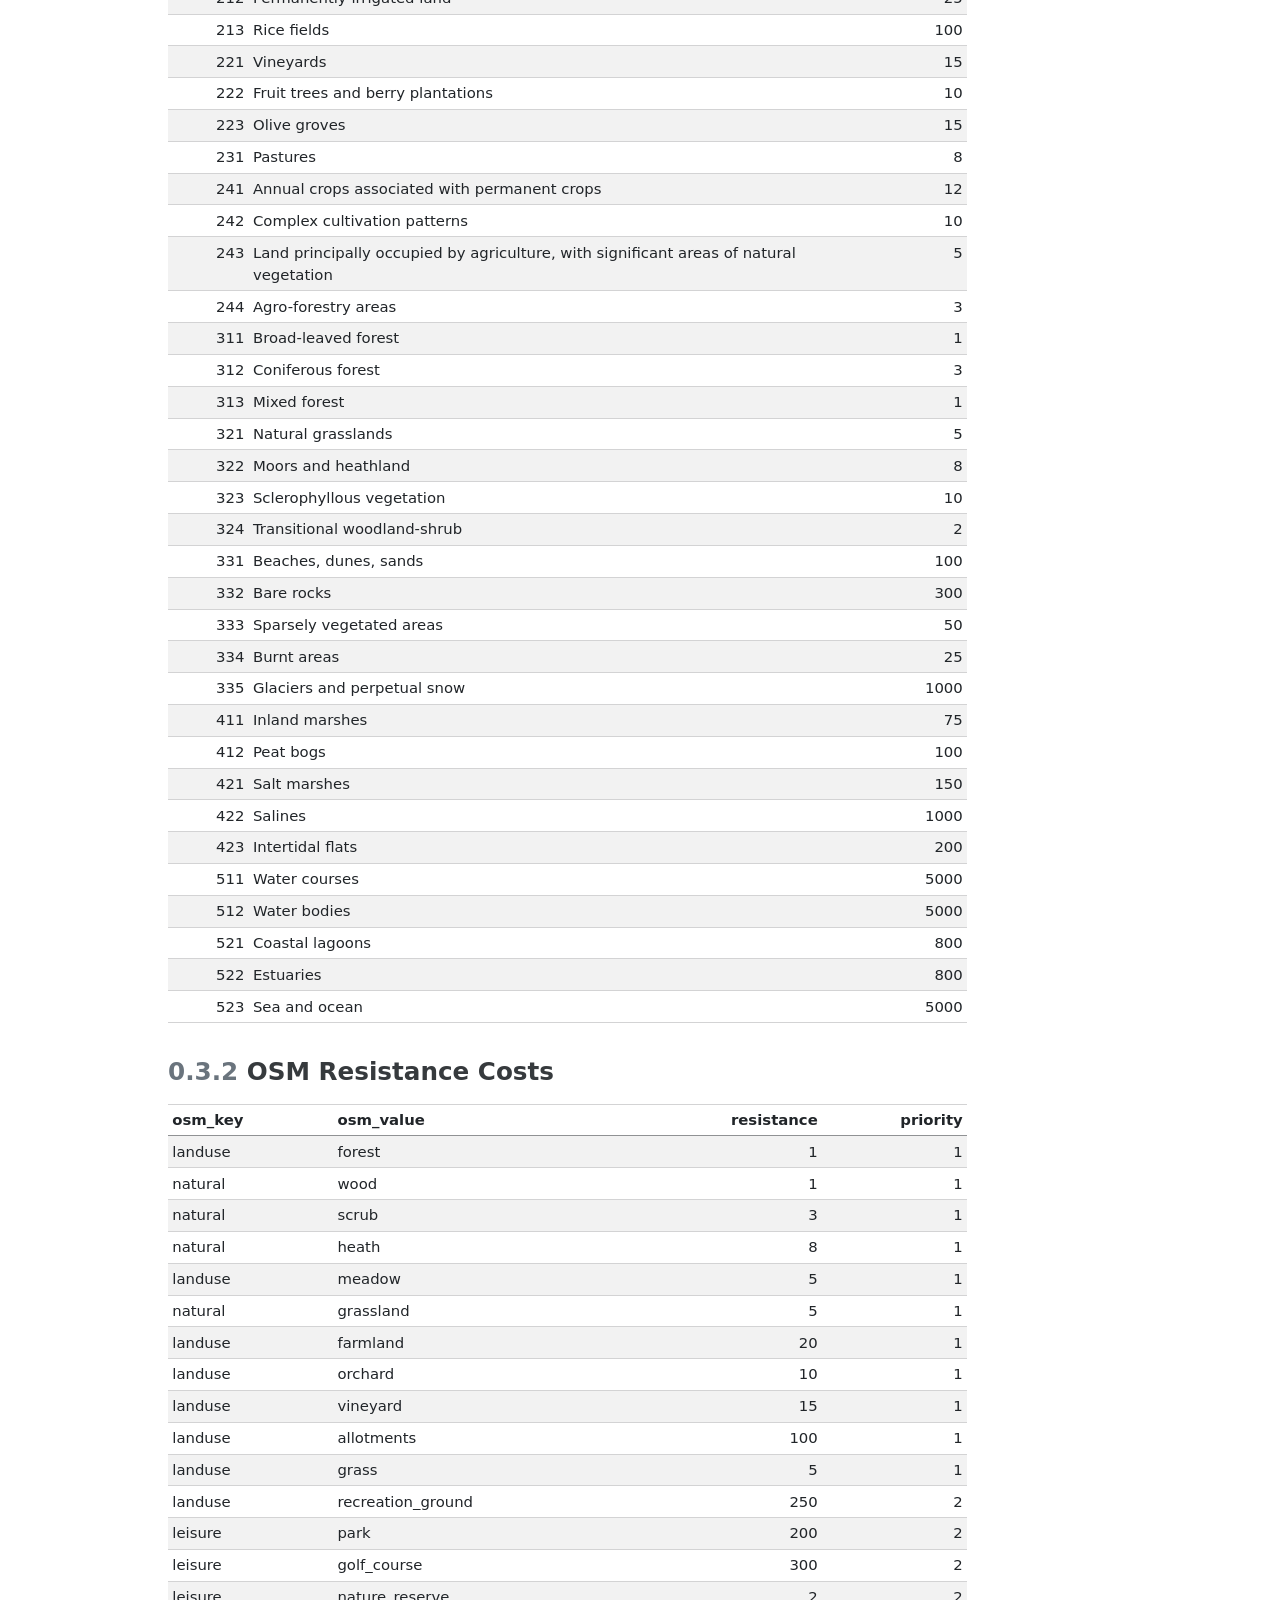
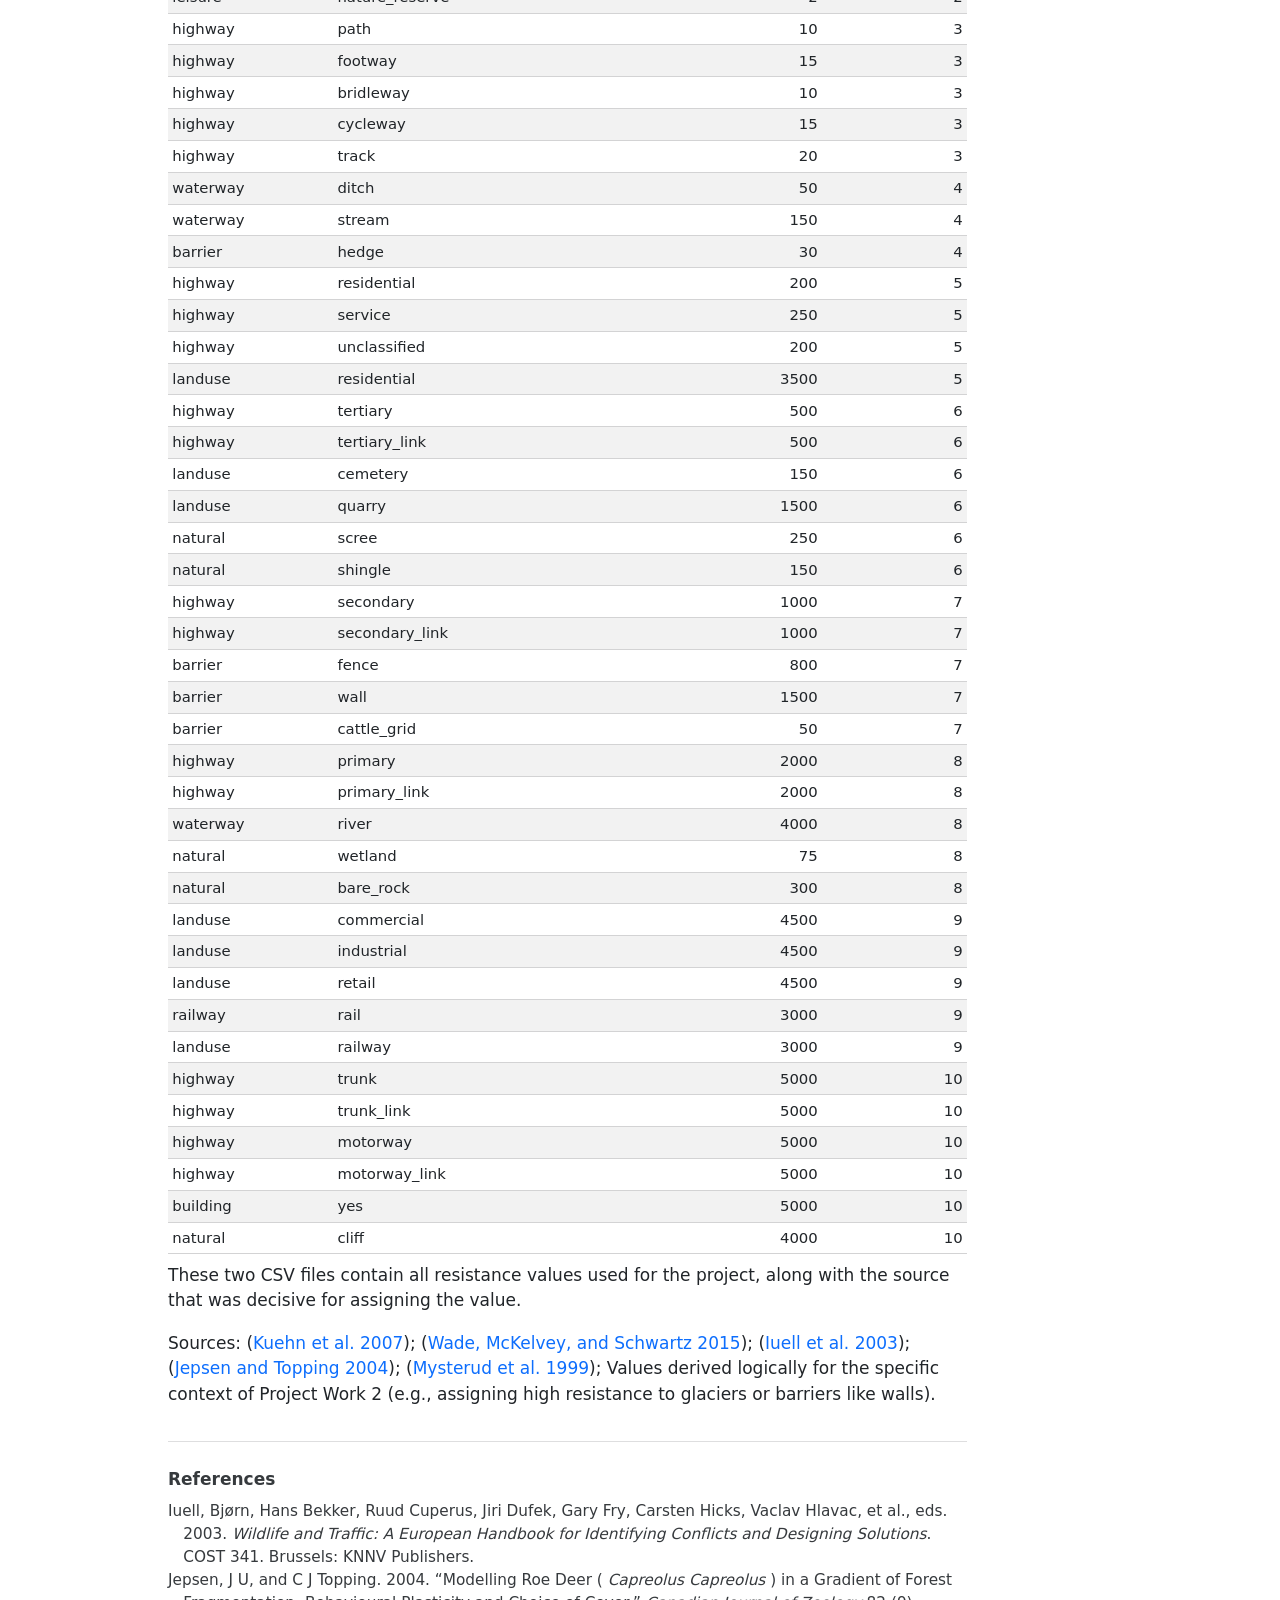
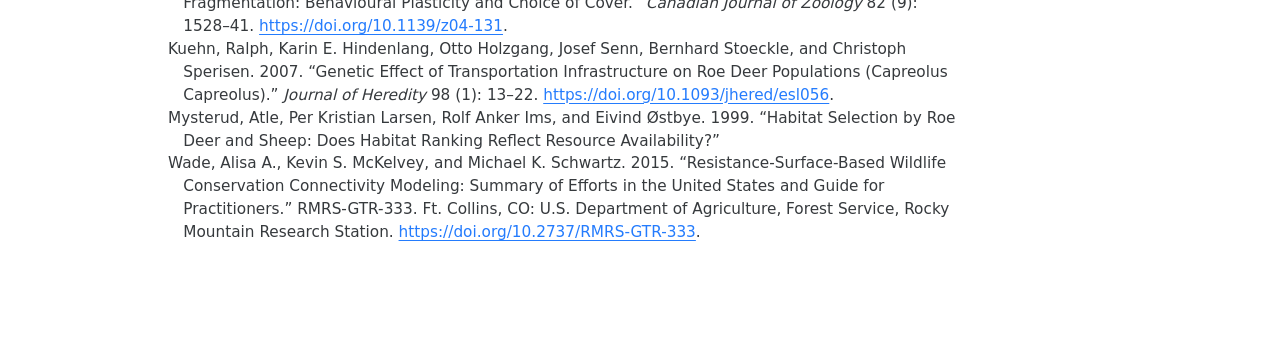
==== commit 4fadb775: "final code" ====
--- a/docs/index.html
+++ b/docs/index.html
@@ -22,7 +22,27 @@
   margin: 0 0.8em 0.2em -1em; /* quarto-specific, see https://github.com/quarto-dev/quarto-cli/issues/4556 */ 
   vertical-align: middle;
 }
-</style>
+/* CSS for citations */
+div.csl-bib-body { }
+div.csl-entry {
+  clear: both;
+  margin-bottom: 0em;
+}
+.hanging-indent div.csl-entry {
+  margin-left:2em;
+  text-indent:-2em;
+}
+div.csl-left-margin {
+  min-width:2em;
+  float:left;
+}
+div.csl-right-inline {
+  margin-left:2em;
+  padding-left:1em;
+}
+div.csl-indent {
+  margin-left: 2em;
+}</style>
 
 
 <script src="index_files/libs/clipboard/clipboard.min.js"></script>
@@ -56,7 +76,7 @@
   <li><a href="#appendix-c-resistance-parameter-table" id="toc-appendix-c-resistance-parameter-table" class="nav-link" data-scroll-target="#appendix-c-resistance-parameter-table"><span class="header-section-number">0.3</span> Appendix C: Resistance Parameter Table</a></li>
   </ul></li>
   </ul>
-<div class="quarto-alternate-formats"><h2>Other Formats</h2><ul><li><a href="index.pdf"><i class="bi bi-file-pdf"></i>Typst (zhaw-lsfm)</a></li></ul></div></nav>
+<div class="quarto-alternate-formats"><h2>Other Formats</h2><ul><li><a href="..\index.pdf"><i class="bi bi-file-pdf"></i>Typst (zhaw-lsfm)</a></li></ul></div></nav>
 </div>
 <main class="content" id="quarto-document-content">
 
@@ -136,126 +156,623 @@
 </section>
 <section id="appendix-c-resistance-parameter-table" class="level2" data-number="0.3">
 <h2 data-number="0.3" class="anchored" data-anchor-id="appendix-c-resistance-parameter-table"><span class="header-section-number">0.3</span> Appendix C: Resistance Parameter Table</h2>
-<div id="load-resistance-tables" class="cell" data-results="asis" data-execution_count="5">
-<div class="cell-output cell-output-stdout">
-<pre><code>### CLC Resistance Costs
-
-|   clc_code | LABEL3                                                                                 |   resistance | citation_key     |
-|-----------:|:---------------------------------------------------------------------------------------|-------------:|:-----------------|
-|        111 | Continuous urban fabric                                                                |         5000 | [Expert-Comp]    |
-|        112 | Discontinuous urban fabric                                                             |         3500 | [Expert-Comp]    |
-|        121 | Industrial or commercial units                                                         |         4500 | [Expert-Comp]    |
-|        122 | Road and rail networks and associated land                                             |         3000 | [Infra-COST341]  |
-|        123 | Port areas                                                                             |         4000 | [Expert-Comp]    |
-|        124 | Airports                                                                               |         4500 | [Infra-COST341]  |
-|        131 | Mineral extraction sites                                                               |         1500 | [Expert-Comp]    |
-|        132 | Dump sites                                                                             |         2000 | [Expert-Comp]    |
-|        133 | Construction sites                                                                     |         2500 | [Expert-Comp]    |
-|        141 | Green urban areas                                                                      |          200 | [Hab-Ziolkowska] |
-|        142 | Sport and leisure facilities                                                           |          300 | [Hab-Ziolkowska] |
-|        211 | Non-irrigated arable land                                                              |           20 | [Hab-Ziolkowska] |
-|        212 | Permanently irrigated land                                                             |           25 | [Hab-Ziolkowska] |
-|        213 | Rice fields                                                                            |          100 | [PA2-Logic]      |
-|        221 | Vineyards                                                                              |           15 | [Hab-Ziolkowska] |
-|        222 | Fruit trees and berry plantations                                                      |           10 | [Hab-Ziolkowska] |
-|        223 | Olive groves                                                                           |           15 | [Hab-Ziolkowska] |
-|        231 | Pastures                                                                               |            8 | [Hab-Ziolkowska] |
-|        241 | Annual crops associated with permanent crops                                           |           12 | [Hab-Ziolkowska] |
-|        242 | Complex cultivation patterns                                                           |           10 | [Hab-Ziolkowska] |
-|        243 | Land principally occupied by agriculture, with significant areas of natural vegetation |            5 | [Hab-Ziolkowska] |
-|        244 | Agro-forestry areas                                                                    |            3 | [Hab-Ziolkowska] |
-|        311 | Broad-leaved forest                                                                    |            1 | [Hab-Ziolkowska] |
-|        312 | Coniferous forest                                                                      |            3 | [Hab-Ziolkowska] |
-|        313 | Mixed forest                                                                           |            1 | [Hab-Ziolkowska] |
-|        321 | Natural grasslands                                                                     |            5 | [Hab-Ziolkowska] |
-|        322 | Moors and heathland                                                                    |            8 | [Hab-Ziolkowska] |
-|        323 | Sclerophyllous vegetation                                                              |           10 | [Hab-Ziolkowska] |
-|        324 | Transitional woodland-shrub                                                            |            2 | [Hab-Ziolkowska] |
-|        331 | Beaches, dunes, sands                                                                  |          100 | [Expert-Comp]    |
-|        332 | Bare rocks                                                                             |          300 | [Expert-Comp]    |
-|        333 | Sparsely vegetated areas                                                               |           50 | [Expert-Comp]    |
-|        334 | Burnt areas                                                                            |           25 | [PA2-Logic]      |
-|        335 | Glaciers and perpetual snow                                                            |         1000 | [PA2-Logic]      |
-|        411 | Inland marshes                                                                         |           75 | [Expert-Comp]    |
-|        412 | Peat bogs                                                                              |          100 | [Expert-Comp]    |
-|        421 | Salt marshes                                                                           |          150 | [Expert-Comp]    |
-|        422 | Salines                                                                                |         1000 | [Expert-Comp]    |
-|        423 | Intertidal flats                                                                       |          200 | [Expert-Comp]    |
-|        511 | Water courses                                                                          |         5000 | [Expert-Comp]    |
-|        512 | Water bodies                                                                           |         5000 | [Expert-Comp]    |
-|        521 | Coastal lagoons                                                                        |          800 | [Expert-Comp]    |
-|        522 | Estuaries                                                                              |          800 | [Expert-Comp]    |
-|        523 | Sea and ocean                                                                          |         5000 | [Expert-Comp]    |
-
-
-
-### OSM Resistance Costs
-
-| osm_key   | osm_value         |   resistance |   priority | citation_key     |
-|:----------|:------------------|-------------:|-----------:|:-----------------|
-| landuse   | forest            |            1 |          1 | [Hab-Ziolkowska] |
-| natural   | wood              |            1 |          1 | [Hab-Ziolkowska] |
-| natural   | scrub             |            3 |          1 | [Hab-Ziolkowska] |
-| natural   | heath             |            8 |          1 | [Hab-Ziolkowska] |
-| landuse   | meadow            |            5 |          1 | [Hab-Ziolkowska] |
-| natural   | grassland         |            5 |          1 | [Hab-Ziolkowska] |
-| landuse   | farmland          |           20 |          1 | [Hab-Ziolkowska] |
-| landuse   | orchard           |           10 |          1 | [Hab-Ziolkowska] |
-| landuse   | vineyard          |           15 |          1 | [Hab-Ziolkowska] |
-| landuse   | allotments        |          100 |          1 | [Hab-Ziolkowska] |
-| landuse   | grass             |            5 |          1 | [Hab-Ziolkowska] |
-| landuse   | recreation_ground |          250 |          2 | [Hab-Ziolkowska] |
-| leisure   | park              |          200 |          2 | [Hab-Ziolkowska] |
-| leisure   | golf_course       |          300 |          2 | [Hab-Ziolkowska] |
-| leisure   | nature_reserve    |            2 |          2 | [Hab-Ziolkowska] |
-| highway   | path              |           10 |          3 | [PA2-Logic]      |
-| highway   | footway           |           15 |          3 | [PA2-Logic]      |
-| highway   | bridleway         |           10 |          3 | [PA2-Logic]      |
-| highway   | cycleway          |           15 |          3 | [PA2-Logic]      |
-| highway   | track             |           20 |          3 | [PA2-Logic]      |
-| waterway  | ditch             |           50 |          4 | [PA2-Logic]      |
-| waterway  | stream            |          150 |          4 | [Expert-Comp]    |
-| barrier   | hedge             |           30 |          4 | [Hab-Ziolkowska] |
-| highway   | residential       |          200 |          5 | [Infra-COST341]  |
-| highway   | service           |          250 |          5 | [Infra-COST341]  |
-| highway   | unclassified      |          200 |          5 | [Infra-COST341]  |
-| landuse   | residential       |         3500 |          5 | [Expert-Comp]    |
-| highway   | tertiary          |          500 |          6 | [Infra-COST341]  |
-| highway   | tertiary_link     |          500 |          6 | [Infra-COST341]  |
-| landuse   | cemetery          |          150 |          6 | [PA2-Logic]      |
-| landuse   | quarry            |         1500 |          6 | [Expert-Comp]    |
-| natural   | scree             |          250 |          6 | [Expert-Comp]    |
-| natural   | shingle           |          150 |          6 | [Expert-Comp]    |
-| highway   | secondary         |         1000 |          7 | [Infra-COST341]  |
-| highway   | secondary_link    |         1000 |          7 | [Infra-COST341]  |
-| barrier   | fence             |          800 |          7 | [PA2-Logic]      |
-| barrier   | wall              |         1500 |          7 | [PA2-Logic]      |
-| barrier   | cattle_grid       |           50 |          7 | [PA2-Logic]      |
-| highway   | primary           |         2000 |          8 | [Infra-COST341]  |
-| highway   | primary_link      |         2000 |          8 | [Infra-COST341]  |
-| waterway  | river             |         4000 |          8 | [Expert-Comp]    |
-| natural   | wetland           |           75 |          8 | [Expert-Comp]    |
-| natural   | bare_rock         |          300 |          8 | [Expert-Comp]    |
-| landuse   | commercial        |         4500 |          9 | [Expert-Comp]    |
-| landuse   | industrial        |         4500 |          9 | [Expert-Comp]    |
-| landuse   | retail            |         4500 |          9 | [Expert-Comp]    |
-| railway   | rail              |         3000 |          9 | [Infra-COST341]  |
-| landuse   | railway           |         3000 |          9 | [Infra-COST341]  |
-| highway   | trunk             |         5000 |         10 | [Infra-COST341]  |
-| highway   | trunk_link        |         5000 |         10 | [Infra-COST341]  |
-| highway   | motorway          |         5000 |         10 | [Infra-COST341]  |
-| highway   | motorway_link     |         5000 |         10 | [Infra-COST341]  |
-| building  | yes               |         5000 |         10 | [Expert-Comp]    |
-| natural   | cliff             |         4000 |         10 | [PA2-Logic]      |
-
-
-</code></pre>
-</div>
-</div>
+<div id="cost-tables" class="cell" data-results="asis" data-tbl-cap="These two CSV files contain all resistance values used for the project, along with the source that was decisive for assigning the value." data-execution_count="5">
+<div id="cost-tables-1" class="cell-output cell-output-display cell-output-markdown">
+<section id="clc-resistance-costs" class="level3" data-number="0.3.1">
+<h3 data-number="0.3.1" class="anchored" data-anchor-id="clc-resistance-costs"><span class="header-section-number">0.3.1</span> CLC Resistance Costs</h3>
+</section>
+</div>
+<div id="cost-tables-2" class="cell-output cell-output-display cell-output-markdown">
+<table class="caption-top table table-sm table-striped small">
+<colgroup>
+<col style="width: 10%">
+<col style="width: 77%">
+<col style="width: 12%">
+</colgroup>
+<thead>
+<tr class="header">
+<th style="text-align: right;">clc_code</th>
+<th style="text-align: left;">LABEL3</th>
+<th style="text-align: right;">resistance</th>
+</tr>
+</thead>
+<tbody>
+<tr class="odd">
+<td style="text-align: right;">111</td>
+<td style="text-align: left;">Continuous urban fabric</td>
+<td style="text-align: right;">5000</td>
+</tr>
+<tr class="even">
+<td style="text-align: right;">112</td>
+<td style="text-align: left;">Discontinuous urban fabric</td>
+<td style="text-align: right;">3500</td>
+</tr>
+<tr class="odd">
+<td style="text-align: right;">121</td>
+<td style="text-align: left;">Industrial or commercial units</td>
+<td style="text-align: right;">4500</td>
+</tr>
+<tr class="even">
+<td style="text-align: right;">122</td>
+<td style="text-align: left;">Road and rail networks and associated land</td>
+<td style="text-align: right;">3000</td>
+</tr>
+<tr class="odd">
+<td style="text-align: right;">123</td>
+<td style="text-align: left;">Port areas</td>
+<td style="text-align: right;">4000</td>
+</tr>
+<tr class="even">
+<td style="text-align: right;">124</td>
+<td style="text-align: left;">Airports</td>
+<td style="text-align: right;">4500</td>
+</tr>
+<tr class="odd">
+<td style="text-align: right;">131</td>
+<td style="text-align: left;">Mineral extraction sites</td>
+<td style="text-align: right;">1500</td>
+</tr>
+<tr class="even">
+<td style="text-align: right;">132</td>
+<td style="text-align: left;">Dump sites</td>
+<td style="text-align: right;">2000</td>
+</tr>
+<tr class="odd">
+<td style="text-align: right;">133</td>
+<td style="text-align: left;">Construction sites</td>
+<td style="text-align: right;">2500</td>
+</tr>
+<tr class="even">
+<td style="text-align: right;">141</td>
+<td style="text-align: left;">Green urban areas</td>
+<td style="text-align: right;">200</td>
+</tr>
+<tr class="odd">
+<td style="text-align: right;">142</td>
+<td style="text-align: left;">Sport and leisure facilities</td>
+<td style="text-align: right;">300</td>
+</tr>
+<tr class="even">
+<td style="text-align: right;">211</td>
+<td style="text-align: left;">Non-irrigated arable land</td>
+<td style="text-align: right;">20</td>
+</tr>
+<tr class="odd">
+<td style="text-align: right;">212</td>
+<td style="text-align: left;">Permanently irrigated land</td>
+<td style="text-align: right;">25</td>
+</tr>
+<tr class="even">
+<td style="text-align: right;">213</td>
+<td style="text-align: left;">Rice fields</td>
+<td style="text-align: right;">100</td>
+</tr>
+<tr class="odd">
+<td style="text-align: right;">221</td>
+<td style="text-align: left;">Vineyards</td>
+<td style="text-align: right;">15</td>
+</tr>
+<tr class="even">
+<td style="text-align: right;">222</td>
+<td style="text-align: left;">Fruit trees and berry plantations</td>
+<td style="text-align: right;">10</td>
+</tr>
+<tr class="odd">
+<td style="text-align: right;">223</td>
+<td style="text-align: left;">Olive groves</td>
+<td style="text-align: right;">15</td>
+</tr>
+<tr class="even">
+<td style="text-align: right;">231</td>
+<td style="text-align: left;">Pastures</td>
+<td style="text-align: right;">8</td>
+</tr>
+<tr class="odd">
+<td style="text-align: right;">241</td>
+<td style="text-align: left;">Annual crops associated with permanent crops</td>
+<td style="text-align: right;">12</td>
+</tr>
+<tr class="even">
+<td style="text-align: right;">242</td>
+<td style="text-align: left;">Complex cultivation patterns</td>
+<td style="text-align: right;">10</td>
+</tr>
+<tr class="odd">
+<td style="text-align: right;">243</td>
+<td style="text-align: left;">Land principally occupied by agriculture, with significant areas of natural vegetation</td>
+<td style="text-align: right;">5</td>
+</tr>
+<tr class="even">
+<td style="text-align: right;">244</td>
+<td style="text-align: left;">Agro-forestry areas</td>
+<td style="text-align: right;">3</td>
+</tr>
+<tr class="odd">
+<td style="text-align: right;">311</td>
+<td style="text-align: left;">Broad-leaved forest</td>
+<td style="text-align: right;">1</td>
+</tr>
+<tr class="even">
+<td style="text-align: right;">312</td>
+<td style="text-align: left;">Coniferous forest</td>
+<td style="text-align: right;">3</td>
+</tr>
+<tr class="odd">
+<td style="text-align: right;">313</td>
+<td style="text-align: left;">Mixed forest</td>
+<td style="text-align: right;">1</td>
+</tr>
+<tr class="even">
+<td style="text-align: right;">321</td>
+<td style="text-align: left;">Natural grasslands</td>
+<td style="text-align: right;">5</td>
+</tr>
+<tr class="odd">
+<td style="text-align: right;">322</td>
+<td style="text-align: left;">Moors and heathland</td>
+<td style="text-align: right;">8</td>
+</tr>
+<tr class="even">
+<td style="text-align: right;">323</td>
+<td style="text-align: left;">Sclerophyllous vegetation</td>
+<td style="text-align: right;">10</td>
+</tr>
+<tr class="odd">
+<td style="text-align: right;">324</td>
+<td style="text-align: left;">Transitional woodland-shrub</td>
+<td style="text-align: right;">2</td>
+</tr>
+<tr class="even">
+<td style="text-align: right;">331</td>
+<td style="text-align: left;">Beaches, dunes, sands</td>
+<td style="text-align: right;">100</td>
+</tr>
+<tr class="odd">
+<td style="text-align: right;">332</td>
+<td style="text-align: left;">Bare rocks</td>
+<td style="text-align: right;">300</td>
+</tr>
+<tr class="even">
+<td style="text-align: right;">333</td>
+<td style="text-align: left;">Sparsely vegetated areas</td>
+<td style="text-align: right;">50</td>
+</tr>
+<tr class="odd">
+<td style="text-align: right;">334</td>
+<td style="text-align: left;">Burnt areas</td>
+<td style="text-align: right;">25</td>
+</tr>
+<tr class="even">
+<td style="text-align: right;">335</td>
+<td style="text-align: left;">Glaciers and perpetual snow</td>
+<td style="text-align: right;">1000</td>
+</tr>
+<tr class="odd">
+<td style="text-align: right;">411</td>
+<td style="text-align: left;">Inland marshes</td>
+<td style="text-align: right;">75</td>
+</tr>
+<tr class="even">
+<td style="text-align: right;">412</td>
+<td style="text-align: left;">Peat bogs</td>
+<td style="text-align: right;">100</td>
+</tr>
+<tr class="odd">
+<td style="text-align: right;">421</td>
+<td style="text-align: left;">Salt marshes</td>
+<td style="text-align: right;">150</td>
+</tr>
+<tr class="even">
+<td style="text-align: right;">422</td>
+<td style="text-align: left;">Salines</td>
+<td style="text-align: right;">1000</td>
+</tr>
+<tr class="odd">
+<td style="text-align: right;">423</td>
+<td style="text-align: left;">Intertidal flats</td>
+<td style="text-align: right;">200</td>
+</tr>
+<tr class="even">
+<td style="text-align: right;">511</td>
+<td style="text-align: left;">Water courses</td>
+<td style="text-align: right;">5000</td>
+</tr>
+<tr class="odd">
+<td style="text-align: right;">512</td>
+<td style="text-align: left;">Water bodies</td>
+<td style="text-align: right;">5000</td>
+</tr>
+<tr class="even">
+<td style="text-align: right;">521</td>
+<td style="text-align: left;">Coastal lagoons</td>
+<td style="text-align: right;">800</td>
+</tr>
+<tr class="odd">
+<td style="text-align: right;">522</td>
+<td style="text-align: left;">Estuaries</td>
+<td style="text-align: right;">800</td>
+</tr>
+<tr class="even">
+<td style="text-align: right;">523</td>
+<td style="text-align: left;">Sea and ocean</td>
+<td style="text-align: right;">5000</td>
+</tr>
+</tbody>
+</table>
+</div>
+<div id="cost-tables-3" class="cell-output cell-output-display cell-output-markdown">
+
+</div>
+<div id="cost-tables-4" class="cell-output cell-output-display cell-output-markdown">
+<section id="osm-resistance-costs" class="level3" data-number="0.3.2">
+<h3 data-number="0.3.2" class="anchored" data-anchor-id="osm-resistance-costs"><span class="header-section-number">0.3.2</span> OSM Resistance Costs</h3>
+</section>
+</div>
+<div id="cost-tables-5" class="cell-output cell-output-display cell-output-markdown">
+<table class="caption-top table table-sm table-striped small">
+<thead>
+<tr class="header">
+<th style="text-align: left;">osm_key</th>
+<th style="text-align: left;">osm_value</th>
+<th style="text-align: right;">resistance</th>
+<th style="text-align: right;">priority</th>
+</tr>
+</thead>
+<tbody>
+<tr class="odd">
+<td style="text-align: left;">landuse</td>
+<td style="text-align: left;">forest</td>
+<td style="text-align: right;">1</td>
+<td style="text-align: right;">1</td>
+</tr>
+<tr class="even">
+<td style="text-align: left;">natural</td>
+<td style="text-align: left;">wood</td>
+<td style="text-align: right;">1</td>
+<td style="text-align: right;">1</td>
+</tr>
+<tr class="odd">
+<td style="text-align: left;">natural</td>
+<td style="text-align: left;">scrub</td>
+<td style="text-align: right;">3</td>
+<td style="text-align: right;">1</td>
+</tr>
+<tr class="even">
+<td style="text-align: left;">natural</td>
+<td style="text-align: left;">heath</td>
+<td style="text-align: right;">8</td>
+<td style="text-align: right;">1</td>
+</tr>
+<tr class="odd">
+<td style="text-align: left;">landuse</td>
+<td style="text-align: left;">meadow</td>
+<td style="text-align: right;">5</td>
+<td style="text-align: right;">1</td>
+</tr>
+<tr class="even">
+<td style="text-align: left;">natural</td>
+<td style="text-align: left;">grassland</td>
+<td style="text-align: right;">5</td>
+<td style="text-align: right;">1</td>
+</tr>
+<tr class="odd">
+<td style="text-align: left;">landuse</td>
+<td style="text-align: left;">farmland</td>
+<td style="text-align: right;">20</td>
+<td style="text-align: right;">1</td>
+</tr>
+<tr class="even">
+<td style="text-align: left;">landuse</td>
+<td style="text-align: left;">orchard</td>
+<td style="text-align: right;">10</td>
+<td style="text-align: right;">1</td>
+</tr>
+<tr class="odd">
+<td style="text-align: left;">landuse</td>
+<td style="text-align: left;">vineyard</td>
+<td style="text-align: right;">15</td>
+<td style="text-align: right;">1</td>
+</tr>
+<tr class="even">
+<td style="text-align: left;">landuse</td>
+<td style="text-align: left;">allotments</td>
+<td style="text-align: right;">100</td>
+<td style="text-align: right;">1</td>
+</tr>
+<tr class="odd">
+<td style="text-align: left;">landuse</td>
+<td style="text-align: left;">grass</td>
+<td style="text-align: right;">5</td>
+<td style="text-align: right;">1</td>
+</tr>
+<tr class="even">
+<td style="text-align: left;">landuse</td>
+<td style="text-align: left;">recreation_ground</td>
+<td style="text-align: right;">250</td>
+<td style="text-align: right;">2</td>
+</tr>
+<tr class="odd">
+<td style="text-align: left;">leisure</td>
+<td style="text-align: left;">park</td>
+<td style="text-align: right;">200</td>
+<td style="text-align: right;">2</td>
+</tr>
+<tr class="even">
+<td style="text-align: left;">leisure</td>
+<td style="text-align: left;">golf_course</td>
+<td style="text-align: right;">300</td>
+<td style="text-align: right;">2</td>
+</tr>
+<tr class="odd">
+<td style="text-align: left;">leisure</td>
+<td style="text-align: left;">nature_reserve</td>
+<td style="text-align: right;">2</td>
+<td style="text-align: right;">2</td>
+</tr>
+<tr class="even">
+<td style="text-align: left;">highway</td>
+<td style="text-align: left;">path</td>
+<td style="text-align: right;">10</td>
+<td style="text-align: right;">3</td>
+</tr>
+<tr class="odd">
+<td style="text-align: left;">highway</td>
+<td style="text-align: left;">footway</td>
+<td style="text-align: right;">15</td>
+<td style="text-align: right;">3</td>
+</tr>
+<tr class="even">
+<td style="text-align: left;">highway</td>
+<td style="text-align: left;">bridleway</td>
+<td style="text-align: right;">10</td>
+<td style="text-align: right;">3</td>
+</tr>
+<tr class="odd">
+<td style="text-align: left;">highway</td>
+<td style="text-align: left;">cycleway</td>
+<td style="text-align: right;">15</td>
+<td style="text-align: right;">3</td>
+</tr>
+<tr class="even">
+<td style="text-align: left;">highway</td>
+<td style="text-align: left;">track</td>
+<td style="text-align: right;">20</td>
+<td style="text-align: right;">3</td>
+</tr>
+<tr class="odd">
+<td style="text-align: left;">waterway</td>
+<td style="text-align: left;">ditch</td>
+<td style="text-align: right;">50</td>
+<td style="text-align: right;">4</td>
+</tr>
+<tr class="even">
+<td style="text-align: left;">waterway</td>
+<td style="text-align: left;">stream</td>
+<td style="text-align: right;">150</td>
+<td style="text-align: right;">4</td>
+</tr>
+<tr class="odd">
+<td style="text-align: left;">barrier</td>
+<td style="text-align: left;">hedge</td>
+<td style="text-align: right;">30</td>
+<td style="text-align: right;">4</td>
+</tr>
+<tr class="even">
+<td style="text-align: left;">highway</td>
+<td style="text-align: left;">residential</td>
+<td style="text-align: right;">200</td>
+<td style="text-align: right;">5</td>
+</tr>
+<tr class="odd">
+<td style="text-align: left;">highway</td>
+<td style="text-align: left;">service</td>
+<td style="text-align: right;">250</td>
+<td style="text-align: right;">5</td>
+</tr>
+<tr class="even">
+<td style="text-align: left;">highway</td>
+<td style="text-align: left;">unclassified</td>
+<td style="text-align: right;">200</td>
+<td style="text-align: right;">5</td>
+</tr>
+<tr class="odd">
+<td style="text-align: left;">landuse</td>
+<td style="text-align: left;">residential</td>
+<td style="text-align: right;">3500</td>
+<td style="text-align: right;">5</td>
+</tr>
+<tr class="even">
+<td style="text-align: left;">highway</td>
+<td style="text-align: left;">tertiary</td>
+<td style="text-align: right;">500</td>
+<td style="text-align: right;">6</td>
+</tr>
+<tr class="odd">
+<td style="text-align: left;">highway</td>
+<td style="text-align: left;">tertiary_link</td>
+<td style="text-align: right;">500</td>
+<td style="text-align: right;">6</td>
+</tr>
+<tr class="even">
+<td style="text-align: left;">landuse</td>
+<td style="text-align: left;">cemetery</td>
+<td style="text-align: right;">150</td>
+<td style="text-align: right;">6</td>
+</tr>
+<tr class="odd">
+<td style="text-align: left;">landuse</td>
+<td style="text-align: left;">quarry</td>
+<td style="text-align: right;">1500</td>
+<td style="text-align: right;">6</td>
+</tr>
+<tr class="even">
+<td style="text-align: left;">natural</td>
+<td style="text-align: left;">scree</td>
+<td style="text-align: right;">250</td>
+<td style="text-align: right;">6</td>
+</tr>
+<tr class="odd">
+<td style="text-align: left;">natural</td>
+<td style="text-align: left;">shingle</td>
+<td style="text-align: right;">150</td>
+<td style="text-align: right;">6</td>
+</tr>
+<tr class="even">
+<td style="text-align: left;">highway</td>
+<td style="text-align: left;">secondary</td>
+<td style="text-align: right;">1000</td>
+<td style="text-align: right;">7</td>
+</tr>
+<tr class="odd">
+<td style="text-align: left;">highway</td>
+<td style="text-align: left;">secondary_link</td>
+<td style="text-align: right;">1000</td>
+<td style="text-align: right;">7</td>
+</tr>
+<tr class="even">
+<td style="text-align: left;">barrier</td>
+<td style="text-align: left;">fence</td>
+<td style="text-align: right;">800</td>
+<td style="text-align: right;">7</td>
+</tr>
+<tr class="odd">
+<td style="text-align: left;">barrier</td>
+<td style="text-align: left;">wall</td>
+<td style="text-align: right;">1500</td>
+<td style="text-align: right;">7</td>
+</tr>
+<tr class="even">
+<td style="text-align: left;">barrier</td>
+<td style="text-align: left;">cattle_grid</td>
+<td style="text-align: right;">50</td>
+<td style="text-align: right;">7</td>
+</tr>
+<tr class="odd">
+<td style="text-align: left;">highway</td>
+<td style="text-align: left;">primary</td>
+<td style="text-align: right;">2000</td>
+<td style="text-align: right;">8</td>
+</tr>
+<tr class="even">
+<td style="text-align: left;">highway</td>
+<td style="text-align: left;">primary_link</td>
+<td style="text-align: right;">2000</td>
+<td style="text-align: right;">8</td>
+</tr>
+<tr class="odd">
+<td style="text-align: left;">waterway</td>
+<td style="text-align: left;">river</td>
+<td style="text-align: right;">4000</td>
+<td style="text-align: right;">8</td>
+</tr>
+<tr class="even">
+<td style="text-align: left;">natural</td>
+<td style="text-align: left;">wetland</td>
+<td style="text-align: right;">75</td>
+<td style="text-align: right;">8</td>
+</tr>
+<tr class="odd">
+<td style="text-align: left;">natural</td>
+<td style="text-align: left;">bare_rock</td>
+<td style="text-align: right;">300</td>
+<td style="text-align: right;">8</td>
+</tr>
+<tr class="even">
+<td style="text-align: left;">landuse</td>
+<td style="text-align: left;">commercial</td>
+<td style="text-align: right;">4500</td>
+<td style="text-align: right;">9</td>
+</tr>
+<tr class="odd">
+<td style="text-align: left;">landuse</td>
+<td style="text-align: left;">industrial</td>
+<td style="text-align: right;">4500</td>
+<td style="text-align: right;">9</td>
+</tr>
+<tr class="even">
+<td style="text-align: left;">landuse</td>
+<td style="text-align: left;">retail</td>
+<td style="text-align: right;">4500</td>
+<td style="text-align: right;">9</td>
+</tr>
+<tr class="odd">
+<td style="text-align: left;">railway</td>
+<td style="text-align: left;">rail</td>
+<td style="text-align: right;">3000</td>
+<td style="text-align: right;">9</td>
+</tr>
+<tr class="even">
+<td style="text-align: left;">landuse</td>
+<td style="text-align: left;">railway</td>
+<td style="text-align: right;">3000</td>
+<td style="text-align: right;">9</td>
+</tr>
+<tr class="odd">
+<td style="text-align: left;">highway</td>
+<td style="text-align: left;">trunk</td>
+<td style="text-align: right;">5000</td>
+<td style="text-align: right;">10</td>
+</tr>
+<tr class="even">
+<td style="text-align: left;">highway</td>
+<td style="text-align: left;">trunk_link</td>
+<td style="text-align: right;">5000</td>
+<td style="text-align: right;">10</td>
+</tr>
+<tr class="odd">
+<td style="text-align: left;">highway</td>
+<td style="text-align: left;">motorway</td>
+<td style="text-align: right;">5000</td>
+<td style="text-align: right;">10</td>
+</tr>
+<tr class="even">
+<td style="text-align: left;">highway</td>
+<td style="text-align: left;">motorway_link</td>
+<td style="text-align: right;">5000</td>
+<td style="text-align: right;">10</td>
+</tr>
+<tr class="odd">
+<td style="text-align: left;">building</td>
+<td style="text-align: left;">yes</td>
+<td style="text-align: right;">5000</td>
+<td style="text-align: right;">10</td>
+</tr>
+<tr class="even">
+<td style="text-align: left;">natural</td>
+<td style="text-align: left;">cliff</td>
+<td style="text-align: right;">4000</td>
+<td style="text-align: right;">10</td>
+</tr>
+</tbody>
+</table>
+</div>
+<div id="cost-tables-6" class="cell-output cell-output-display cell-output-markdown">
+
+</div>
+<p>These two CSV files contain all resistance values used for the project, along with the source that was decisive for assigning the value.</p>
+</div>
+<p>Sources: <span class="citation" data-cites="kuehnGeneticEffectTransportation2007">(<a href="#ref-kuehnGeneticEffectTransportation2007" role="doc-biblioref">Kuehn et al. 2007</a>)</span>; <span class="citation" data-cites="wadeResistancesurfacebasedWildlifeConservation2015">(<a href="#ref-wadeResistancesurfacebasedWildlifeConservation2015" role="doc-biblioref">Wade, McKelvey, and Schwartz 2015</a>)</span>; <span class="citation" data-cites="iuellCOST341Habitat2003">(<a href="#ref-iuellCOST341Habitat2003" role="doc-biblioref">Iuell et al. 2003</a>)</span>; <span class="citation" data-cites="jepsenModellingRoeDeer2004">(<a href="#ref-jepsenModellingRoeDeer2004" role="doc-biblioref">Jepsen and Topping 2004</a>)</span>; <span class="citation" data-cites="mysterudHabitatSelectionRoe1999">(<a href="#ref-mysterudHabitatSelectionRoe1999" role="doc-biblioref">Mysterud et al. 1999</a>)</span>; Values derived logically for the specific context of Project Work 2 (e.g., assigning high resistance to glaciers or barriers like walls).</p>
+
 </section>
 </section>
 
-</main>
+<div id="quarto-appendix" class="default"><section class="quarto-appendix-contents" role="doc-bibliography" id="quarto-bibliography"><h2 class="anchored quarto-appendix-heading">References</h2><div id="refs" class="references csl-bib-body hanging-indent" data-entry-spacing="0" role="list">
+<div id="ref-iuellCOST341Habitat2003" class="csl-entry" role="listitem">
+Iuell, Bjørn, Hans Bekker, Ruud Cuperus, Jiri Dufek, Gary Fry, Carsten Hicks, Vaclav Hlavac, et al., eds. 2003. <em>Wildlife and Traffic: A European Handbook for Identifying Conflicts and Designing Solutions</em>. COST 341. Brussels: KNNV Publishers.
+</div>
+<div id="ref-jepsenModellingRoeDeer2004" class="csl-entry" role="listitem">
+Jepsen, J U, and C J Topping. 2004. <span>“Modelling Roe Deer ( <span><em>Capreolus</em></span><span> <em>Capreolus</em></span> ) in a Gradient of Forest Fragmentation: Behavioural Plasticity and Choice of Cover.”</span> <em>Canadian Journal of Zoology</em> 82 (9): 1528–41. <a href="https://doi.org/10.1139/z04-131">https://doi.org/10.1139/z04-131</a>.
+</div>
+<div id="ref-kuehnGeneticEffectTransportation2007" class="csl-entry" role="listitem">
+Kuehn, Ralph, Karin E. Hindenlang, Otto Holzgang, Josef Senn, Bernhard Stoeckle, and Christoph Sperisen. 2007. <span>“Genetic <span>Effect</span> of <span>Transportation Infrastructure</span> on <span>Roe Deer Populations</span> (<span>Capreolus</span> Capreolus).”</span> <em>Journal of Heredity</em> 98 (1): 13–22. <a href="https://doi.org/10.1093/jhered/esl056">https://doi.org/10.1093/jhered/esl056</a>.
+</div>
+<div id="ref-mysterudHabitatSelectionRoe1999" class="csl-entry" role="listitem">
+Mysterud, Atle, Per Kristian Larsen, Rolf Anker Ims, and Eivind Østbye. 1999. <span>“Habitat Selection by Roe Deer and Sheep: Does Habitat Ranking Reflect Resource Availability?”</span>
+</div>
+<div id="ref-wadeResistancesurfacebasedWildlifeConservation2015" class="csl-entry" role="listitem">
+Wade, Alisa A., Kevin S. McKelvey, and Michael K. Schwartz. 2015. <span>“Resistance-Surface-Based Wildlife Conservation Connectivity Modeling: <span>Summary</span> of Efforts in the <span>United States</span> and Guide for Practitioners.”</span> RMRS-GTR-333. Ft. Collins, CO: U.S. Department of Agriculture, Forest Service, Rocky Mountain Research Station. <a href="https://doi.org/10.2737/RMRS-GTR-333">https://doi.org/10.2737/RMRS-GTR-333</a>.
+</div>
+</div></section></div></main>
 <!-- /main column -->
 <script id="quarto-html-after-body" type="application/javascript">
   window.document.addEventListener("DOMContentLoaded", function (event) {
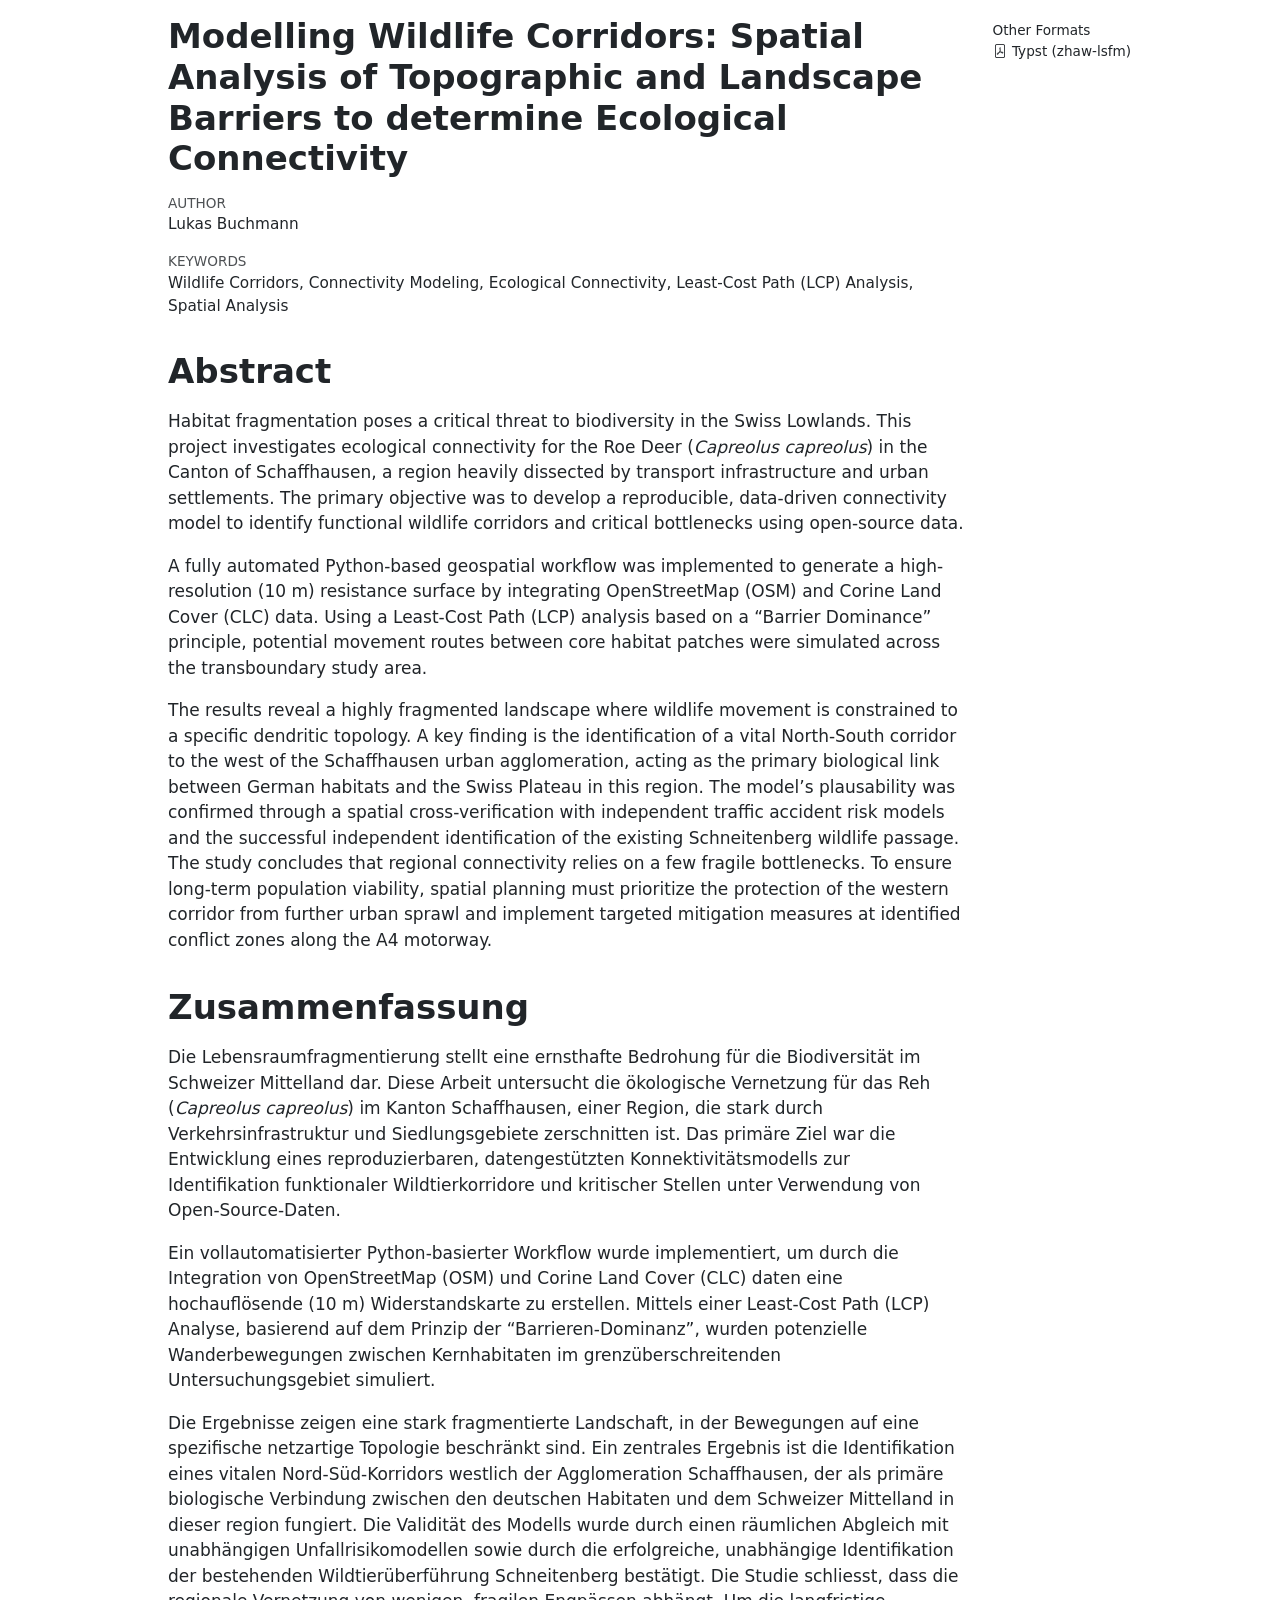
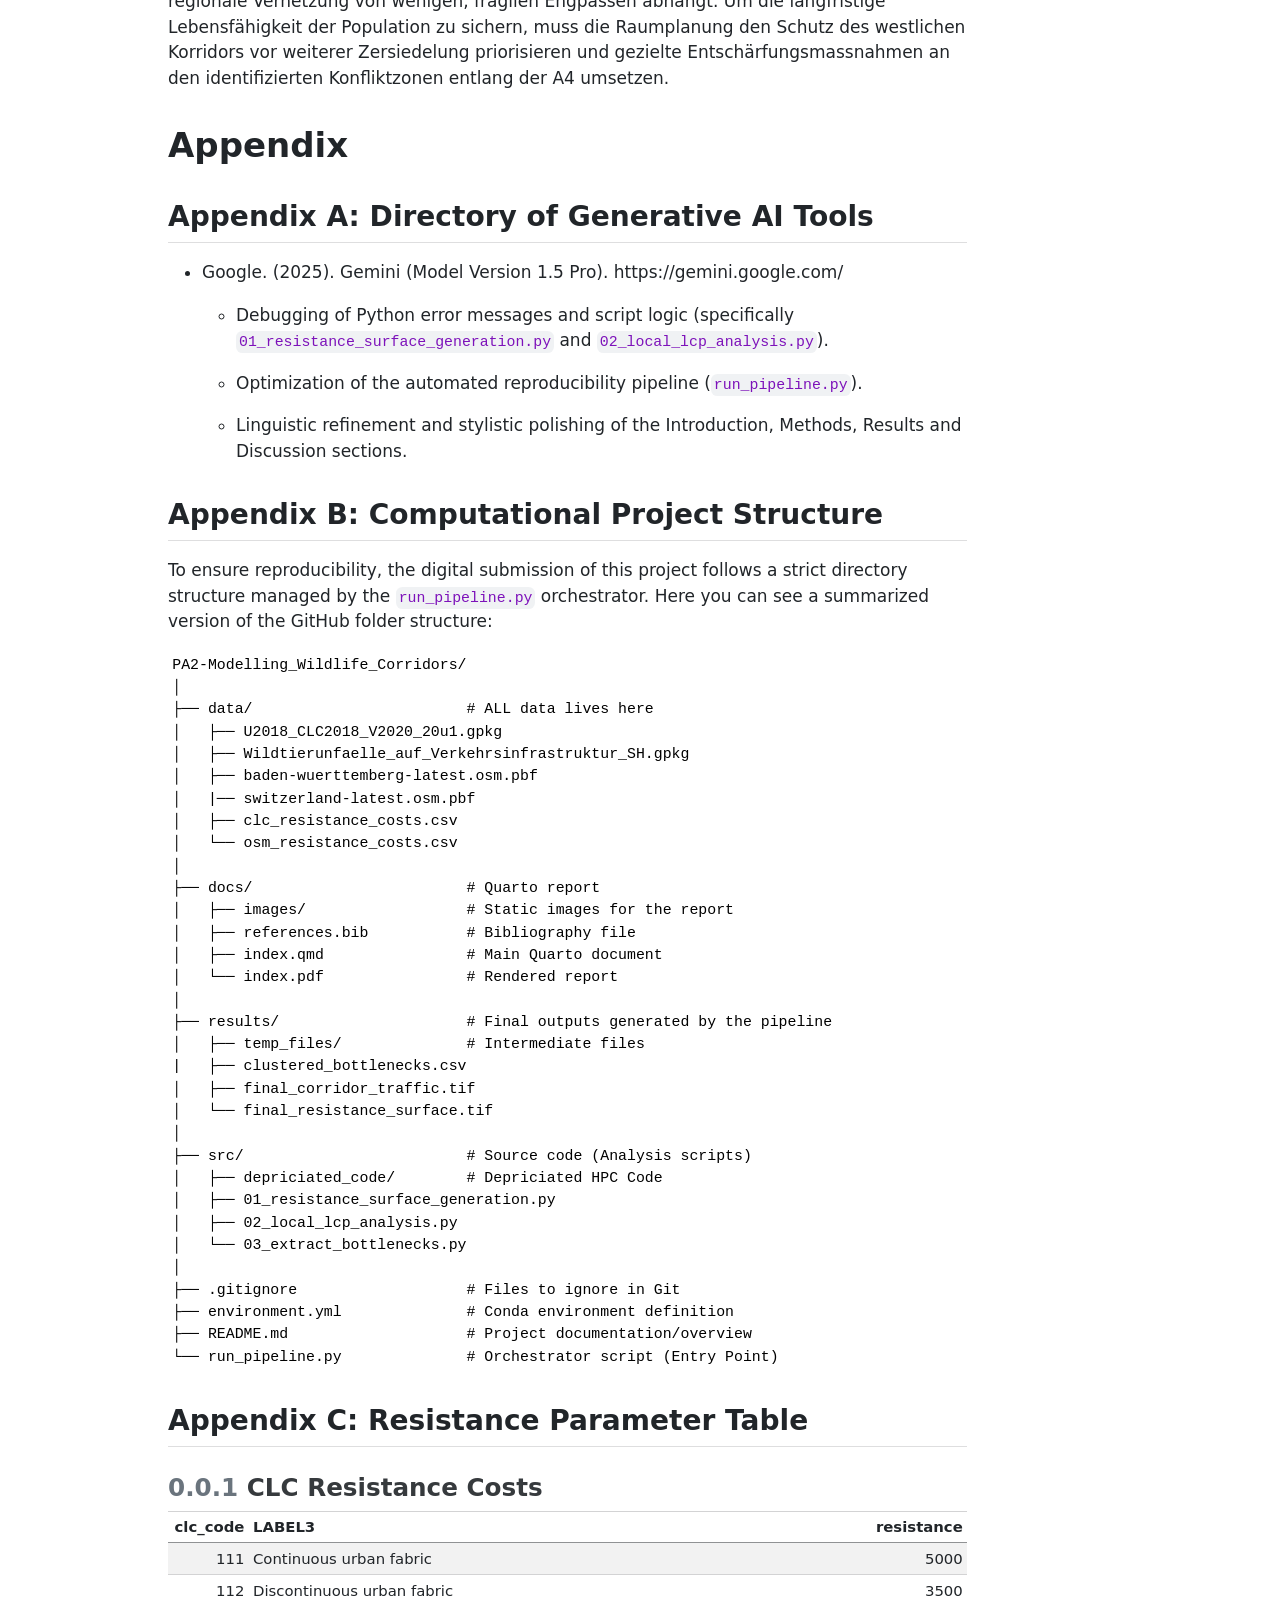
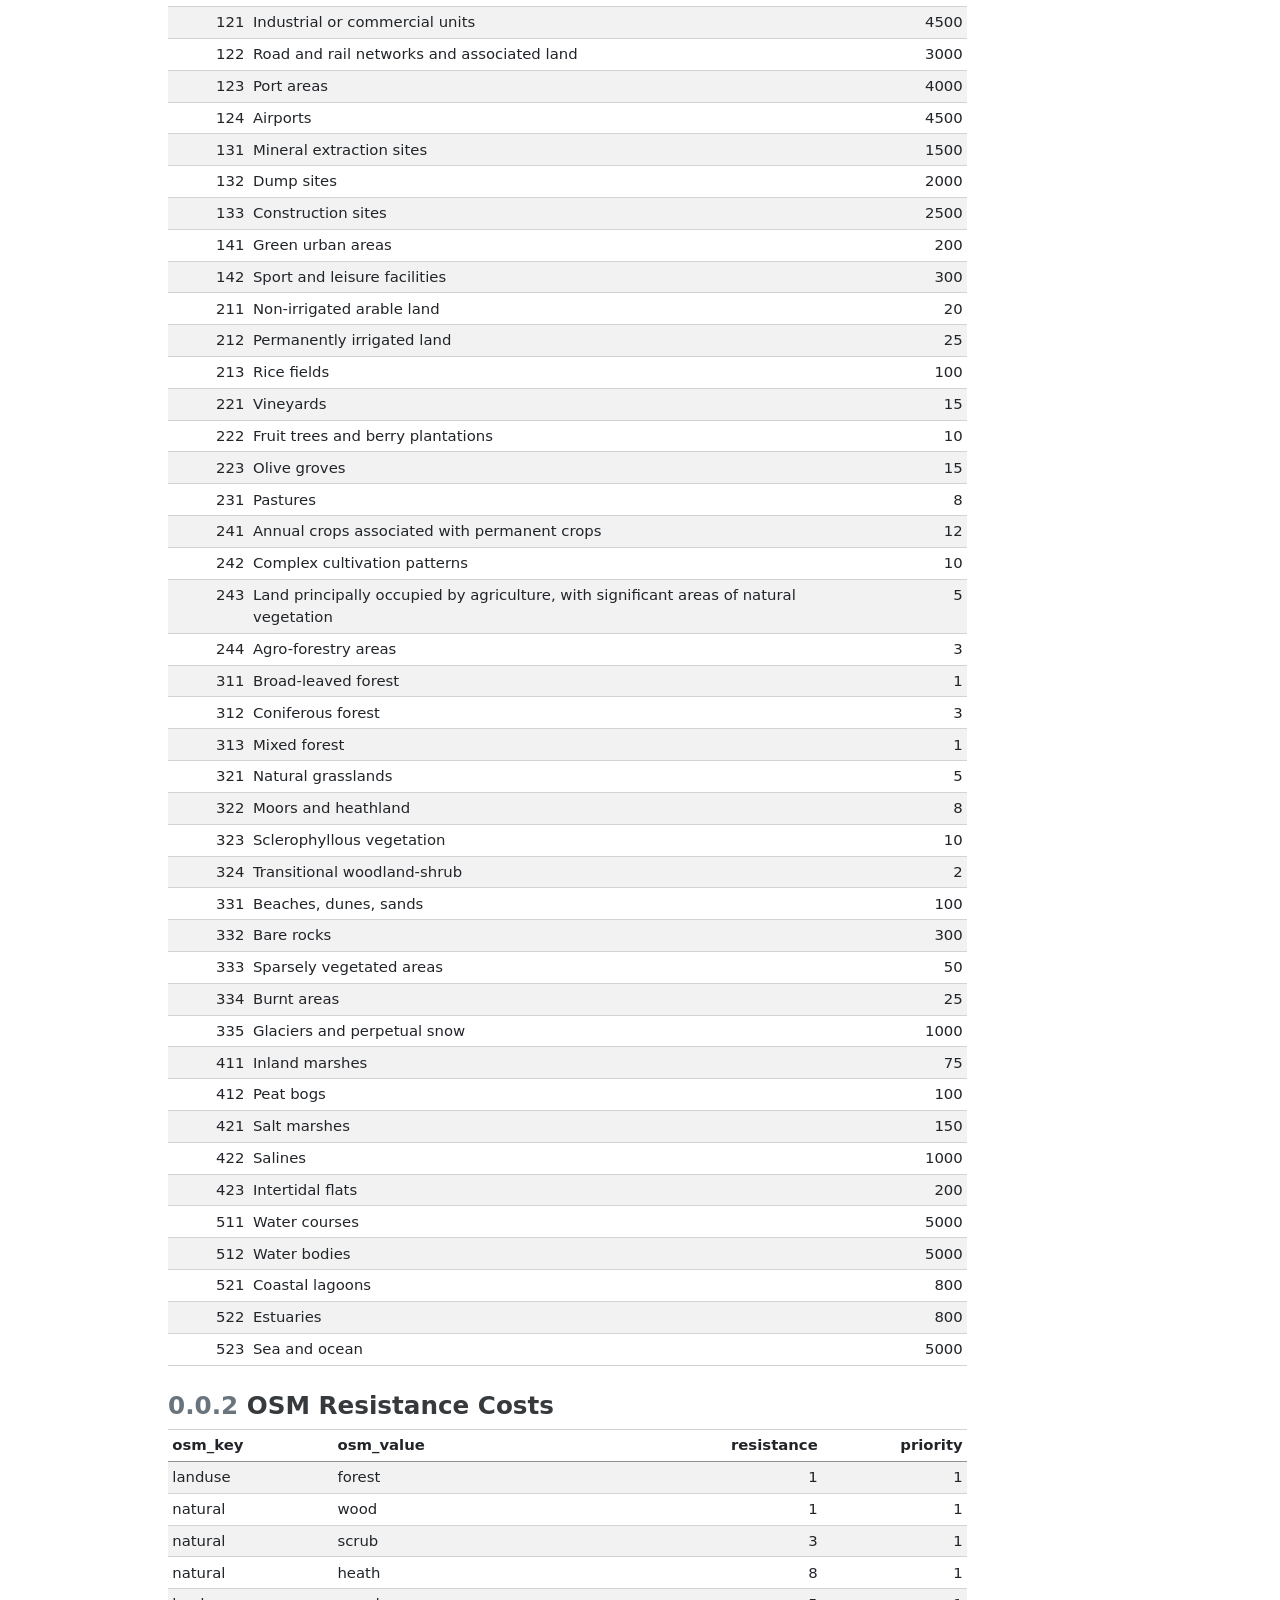
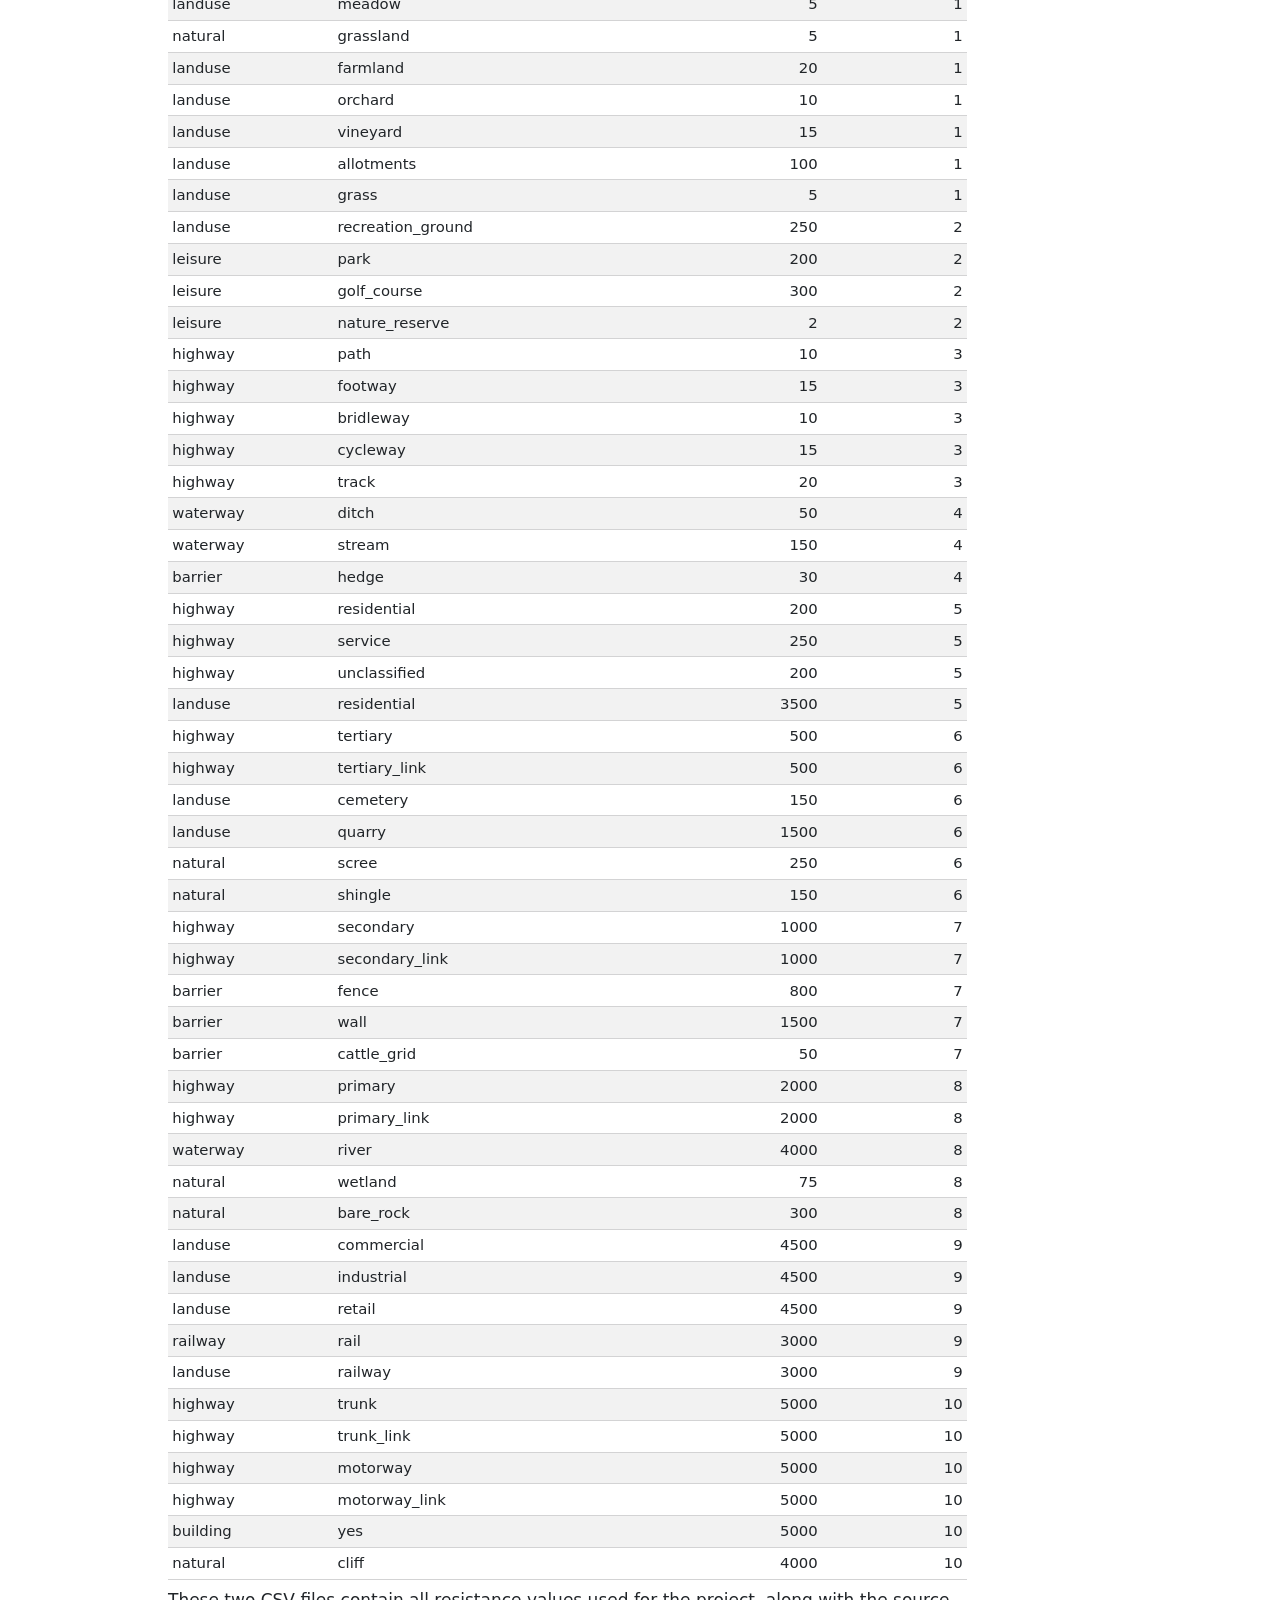
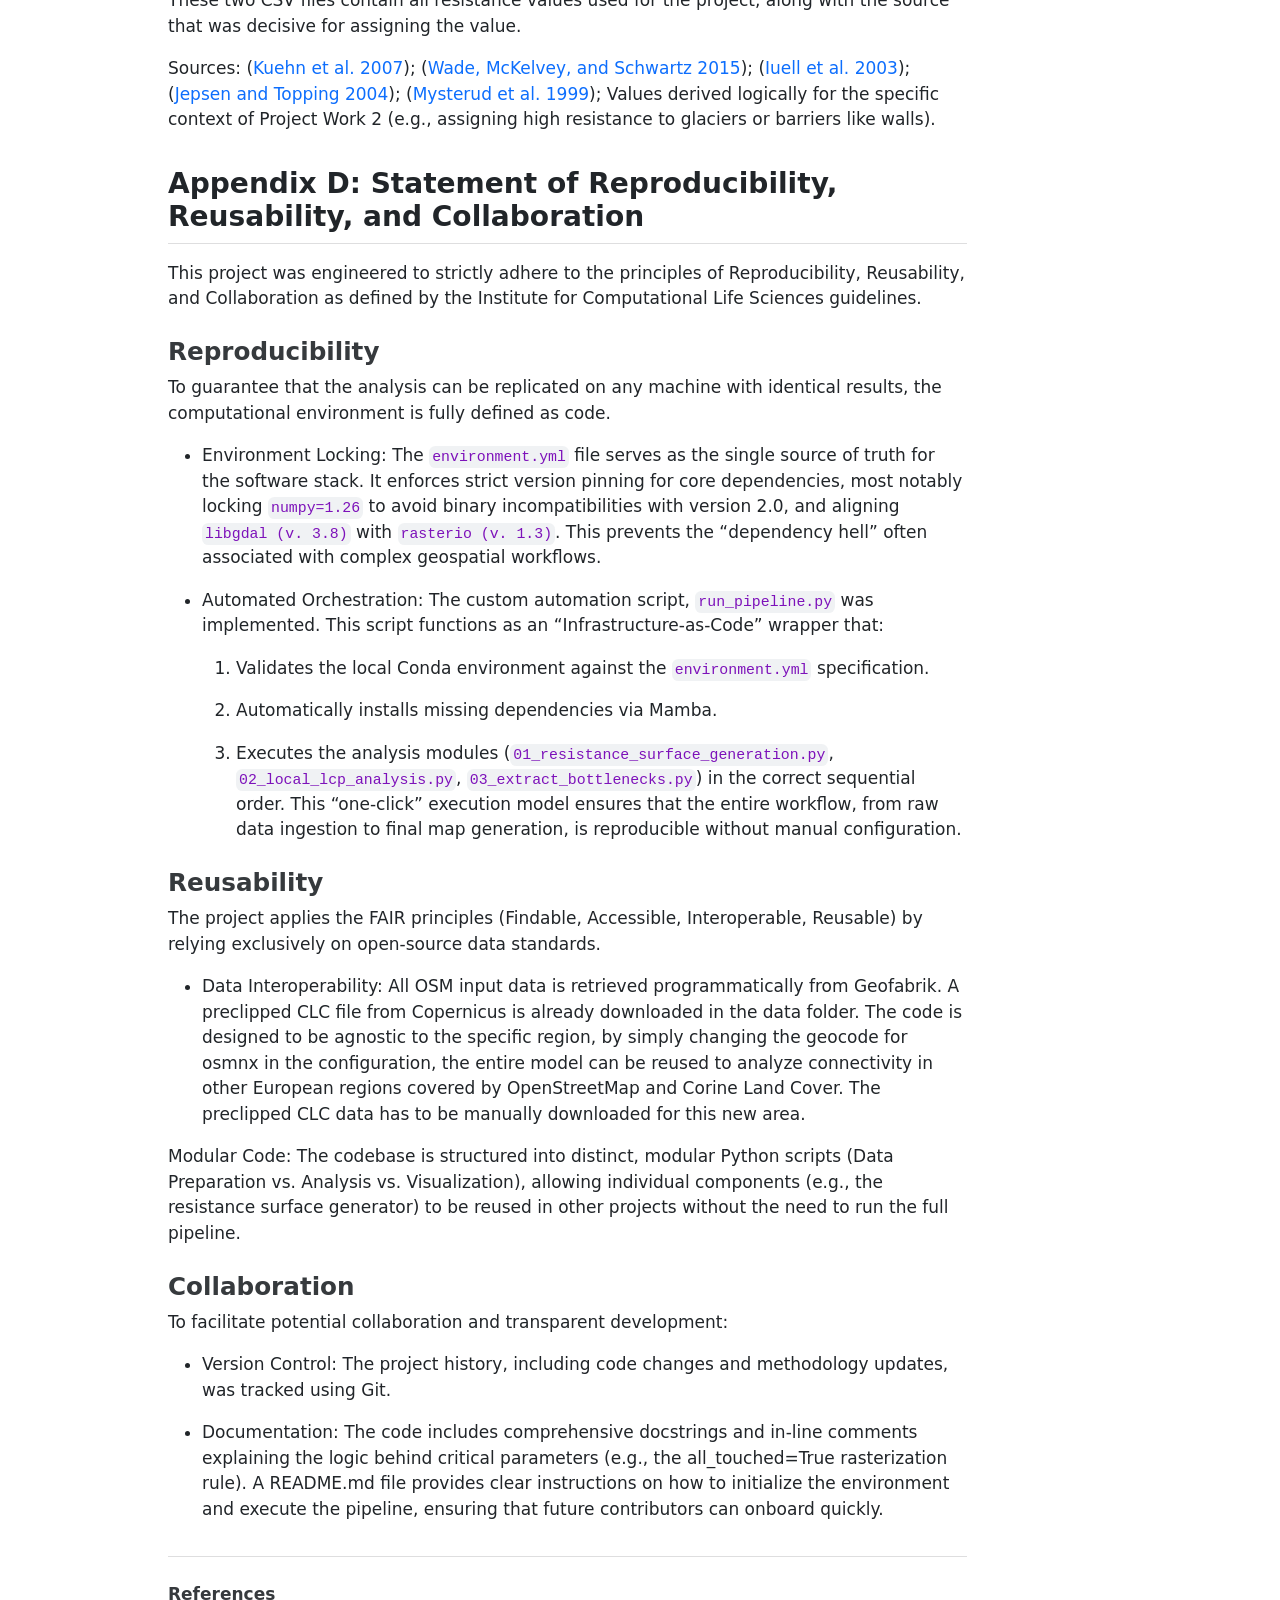
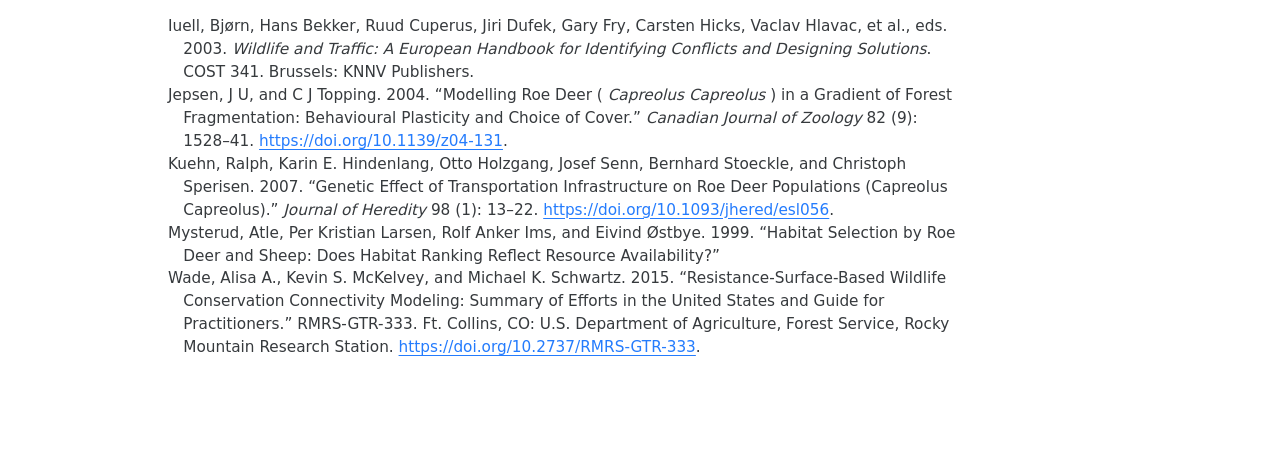
==== commit 8520f66f: "final Report" ====
--- a/docs/index.html
+++ b/docs/index.html
@@ -65,19 +65,8 @@
 
 <div id="quarto-content" class="page-columns page-rows-contents page-layout-article">
 <div id="quarto-margin-sidebar" class="sidebar margin-sidebar">
-  <nav id="TOC" role="doc-toc" class="toc-active">
-    <h2 id="toc-title">Table of contents</h2>
-   
-  <ul>
-  <li><a href="#appendix" id="toc-appendix" class="nav-link active" data-scroll-target="#appendix">Appendix</a>
-  <ul class="collapse">
-  <li><a href="#appendix-a-directory-of-generative-ai-tools" id="toc-appendix-a-directory-of-generative-ai-tools" class="nav-link" data-scroll-target="#appendix-a-directory-of-generative-ai-tools"><span class="header-section-number">0.1</span> Appendix A: Directory of Generative AI Tools</a></li>
-  <li><a href="#appendix-b-computational-project-structure" id="toc-appendix-b-computational-project-structure" class="nav-link" data-scroll-target="#appendix-b-computational-project-structure"><span class="header-section-number">0.2</span> Appendix B: Computational Project Structure</a></li>
-  <li><a href="#appendix-c-resistance-parameter-table" id="toc-appendix-c-resistance-parameter-table" class="nav-link" data-scroll-target="#appendix-c-resistance-parameter-table"><span class="header-section-number">0.3</span> Appendix C: Resistance Parameter Table</a></li>
-  </ul></li>
-  </ul>
-<div class="quarto-alternate-formats"><h2>Other Formats</h2><ul><li><a href="..\index.pdf"><i class="bi bi-file-pdf"></i>Typst (zhaw-lsfm)</a></li></ul></div></nav>
-</div>
+  
+<div class="quarto-alternate-formats"><h2>Other Formats</h2><ul><li><a href="index.pdf"><i class="bi bi-file-pdf"></i>Typst (zhaw-lsfm)</a></li></ul></div></div>
 <main class="content" id="quarto-document-content">
 
 <header id="title-block-header" class="quarto-title-block default">
@@ -123,10 +112,10 @@
 <p>Ein vollautomatisierter Python-basierter Workflow wurde implementiert, um durch die Integration von OpenStreetMap (OSM) und Corine Land Cover (CLC) daten eine hochauflösende (10 m) Widerstandskarte zu erstellen. Mittels einer Least-Cost Path (LCP) Analyse, basierend auf dem Prinzip der “Barrieren-Dominanz”, wurden potenzielle Wanderbewegungen zwischen Kernhabitaten im grenzüberschreitenden Untersuchungsgebiet simuliert.</p>
 <p>Die Ergebnisse zeigen eine stark fragmentierte Landschaft, in der Bewegungen auf eine spezifische netzartige Topologie beschränkt sind. Ein zentrales Ergebnis ist die Identifikation eines vitalen Nord-Süd-Korridors westlich der Agglomeration Schaffhausen, der als primäre biologische Verbindung zwischen den deutschen Habitaten und dem Schweizer Mittelland in dieser region fungiert. Die Validität des Modells wurde durch einen räumlichen Abgleich mit unabhängigen Unfallrisikomodellen sowie durch die erfolgreiche, unabhängige Identifikation der bestehenden Wildtierüberführung Schneitenberg bestätigt. Die Studie schliesst, dass die regionale Vernetzung von wenigen, fragilen Engpässen abhängt. Um die langfristige Lebensfähigkeit der Population zu sichern, muss die Raumplanung den Schutz des westlichen Korridors vor weiterer Zersiedelung priorisieren und gezielte Entschärfungsmassnahmen an den identifizierten Konfliktzonen entlang der A4 umsetzen.</p>
 </section>
-<section id="appendix" class="level1 unnumbered">
-<h1 class="unnumbered">Appendix</h1>
-<section id="appendix-a-directory-of-generative-ai-tools" class="level2" data-number="0.1">
-<h2 data-number="0.1" class="anchored" data-anchor-id="appendix-a-directory-of-generative-ai-tools"><span class="header-section-number">0.1</span> Appendix A: Directory of Generative AI Tools</h2>
+<section id="appendix" class="level1 unnumbered unlisted">
+<h1 class="unnumbered unlisted">Appendix</h1>
+<section id="appendix-a-directory-of-generative-ai-tools" class="level2 unnumbered unlisted">
+<h2 class="unnumbered unlisted anchored" data-anchor-id="appendix-a-directory-of-generative-ai-tools">Appendix A: Directory of Generative AI Tools</h2>
 <ul>
 <li><p>Google. (2025). Gemini (Model Version 1.5 Pro). https://gemini.google.com/</p>
 <ul>
@@ -136,33 +125,47 @@
 </ul></li>
 </ul>
 </section>
-<section id="appendix-b-computational-project-structure" class="level2" data-number="0.2">
-<h2 data-number="0.2" class="anchored" data-anchor-id="appendix-b-computational-project-structure"><span class="header-section-number">0.2</span> Appendix B: Computational Project Structure</h2>
+<section id="appendix-b-computational-project-structure" class="level2 unnumbered unlisted">
+<h2 class="unnumbered unlisted anchored" data-anchor-id="appendix-b-computational-project-structure">Appendix B: Computational Project Structure</h2>
 <p>To ensure reproducibility, the digital submission of this project follows a strict directory structure managed by the <code>run_pipeline.py</code> orchestrator. Here you can see a summarized version of the GitHub folder structure:</p>
-<pre class="text"><code>PA2_Lukas_Buchmann/
-├── environment.yml                           # Mamba/Conda environment definition (locked versions)
-├── run_pipeline.py                           # Automation script (One-click execution)
-├── README.md                                 # Instructions for execution
-├── data/                                     # Input Data folder
-│   ├── osm_resistance_costs.csv              # Configuration for OSM weights
-│   └── clc_resistance_costs.csv              # Configuration for CLC weights
-├── src/                                      # Source Code
-│   ├── 01_resistance_surface_generation.py   # Rasterization module
-│   ├── 02_local_lcp_analysis.py              # LCP Algorithm module
-│   └── 03_extract_bottlenecks.py             # Visualization module
-└── results/                                  # Output folder (Generated by script)
-    ├── clustered_bottlenecks.csv             # Bottleneck csv data
-    └── method_01_grid.png                    # Methods image</code></pre>
+<pre class="text"><code>PA2-Modelling_Wildlife_Corridors/
+│
+├── data/                        # ALL data lives here
+│   ├── U2018_CLC2018_V2020_20u1.gpkg
+│   ├── Wildtierunfaelle_auf_Verkehrsinfrastruktur_SH.gpkg
+│   ├── baden-wuerttemberg-latest.osm.pbf
+│   |── switzerland-latest.osm.pbf
+│   ├── clc_resistance_costs.csv
+│   └── osm_resistance_costs.csv
+│
+├── docs/                        # Quarto report
+│   ├── images/                  # Static images for the report
+│   ├── references.bib           # Bibliography file
+│   ├── index.qmd                # Main Quarto document
+│   └── index.pdf                # Rendered report
+│
+├── results/                     # Final outputs generated by the pipeline
+│   ├── temp_files/              # Intermediate files
+|   ├── clustered_bottlenecks.csv
+│   ├── final_corridor_traffic.tif
+│   └── final_resistance_surface.tif
+│
+├── src/                         # Source code (Analysis scripts)
+│   ├── depriciated_code/        # Depriciated HPC Code
+│   ├── 01_resistance_surface_generation.py
+│   ├── 02_local_lcp_analysis.py
+│   └── 03_extract_bottlenecks.py
+│
+├── .gitignore                   # Files to ignore in Git
+├── environment.yml              # Conda environment definition
+├── README.md                    # Project documentation/overview
+└── run_pipeline.py              # Orchestrator script (Entry Point)</code></pre>
 </section>
-<section id="appendix-c-resistance-parameter-table" class="level2" data-number="0.3">
-<h2 data-number="0.3" class="anchored" data-anchor-id="appendix-c-resistance-parameter-table"><span class="header-section-number">0.3</span> Appendix C: Resistance Parameter Table</h2>
-<div id="cost-tables" class="cell" data-results="asis" data-tbl-cap="These two CSV files contain all resistance values used for the project, along with the source that was decisive for assigning the value." data-execution_count="5">
-<div id="cost-tables-1" class="cell-output cell-output-display cell-output-markdown">
-<section id="clc-resistance-costs" class="level3" data-number="0.3.1">
-<h3 data-number="0.3.1" class="anchored" data-anchor-id="clc-resistance-costs"><span class="header-section-number">0.3.1</span> CLC Resistance Costs</h3>
-</section>
-</div>
-<div id="cost-tables-2" class="cell-output cell-output-display cell-output-markdown">
+<section id="appendix-c-resistance-parameter-table" class="level2 unnumbered unlisted">
+<h2 class="unnumbered unlisted anchored" data-anchor-id="appendix-c-resistance-parameter-table">Appendix C: Resistance Parameter Table</h2>
+<div id="resistance" class="cell" data-tbl-cap="These two CSV files contain all resistance values used for the project, along with the source that was decisive for assigning the value." data-execution_count="5">
+<section id="clc-resistance-costs" class="level3" data-number="0.0.1">
+<h3 data-number="0.0.1" class="anchored" data-anchor-id="clc-resistance-costs"><span class="header-section-number">0.0.1</span> CLC Resistance Costs</h3>
 <table class="caption-top table table-sm table-striped small">
 <colgroup>
 <col style="width: 10%">
@@ -399,16 +402,9 @@
 </tr>
 </tbody>
 </table>
-</div>
-<div id="cost-tables-3" class="cell-output cell-output-display cell-output-markdown">
-
-</div>
-<div id="cost-tables-4" class="cell-output cell-output-display cell-output-markdown">
-<section id="osm-resistance-costs" class="level3" data-number="0.3.2">
-<h3 data-number="0.3.2" class="anchored" data-anchor-id="osm-resistance-costs"><span class="header-section-number">0.3.2</span> OSM Resistance Costs</h3>
 </section>
-</div>
-<div id="cost-tables-5" class="cell-output cell-output-display cell-output-markdown">
+<section id="osm-resistance-costs" class="level3" data-number="0.0.2">
+<h3 data-number="0.0.2" class="anchored" data-anchor-id="osm-resistance-costs"><span class="header-section-number">0.0.2</span> OSM Resistance Costs</h3>
 <table class="caption-top table table-sm table-striped small">
 <thead>
 <tr class="header">
@@ -745,14 +741,44 @@
 </tr>
 </tbody>
 </table>
-</div>
-<div id="cost-tables-6" class="cell-output cell-output-display cell-output-markdown">
-
-</div>
 <p>These two CSV files contain all resistance values used for the project, along with the source that was decisive for assigning the value.</p>
+</section>
 </div>
 <p>Sources: <span class="citation" data-cites="kuehnGeneticEffectTransportation2007">(<a href="#ref-kuehnGeneticEffectTransportation2007" role="doc-biblioref">Kuehn et al. 2007</a>)</span>; <span class="citation" data-cites="wadeResistancesurfacebasedWildlifeConservation2015">(<a href="#ref-wadeResistancesurfacebasedWildlifeConservation2015" role="doc-biblioref">Wade, McKelvey, and Schwartz 2015</a>)</span>; <span class="citation" data-cites="iuellCOST341Habitat2003">(<a href="#ref-iuellCOST341Habitat2003" role="doc-biblioref">Iuell et al. 2003</a>)</span>; <span class="citation" data-cites="jepsenModellingRoeDeer2004">(<a href="#ref-jepsenModellingRoeDeer2004" role="doc-biblioref">Jepsen and Topping 2004</a>)</span>; <span class="citation" data-cites="mysterudHabitatSelectionRoe1999">(<a href="#ref-mysterudHabitatSelectionRoe1999" role="doc-biblioref">Mysterud et al. 1999</a>)</span>; Values derived logically for the specific context of Project Work 2 (e.g., assigning high resistance to glaciers or barriers like walls).</p>
-
+</section>
+<section id="appendix-d-statement-of-reproducibility-reusability-and-collaboration" class="level2 unnumbered unlisted">
+<h2 class="unnumbered unlisted anchored" data-anchor-id="appendix-d-statement-of-reproducibility-reusability-and-collaboration">Appendix D: Statement of Reproducibility, Reusability, and Collaboration</h2>
+<p>This project was engineered to strictly adhere to the principles of Reproducibility, Reusability, and Collaboration as defined by the Institute for Computational Life Sciences guidelines.</p>
+<section id="reproducibility" class="level3 unnumbered unlisted">
+<h3 class="unnumbered unlisted anchored" data-anchor-id="reproducibility">Reproducibility</h3>
+<p>To guarantee that the analysis can be replicated on any machine with identical results, the computational environment is fully defined as code.</p>
+<ul>
+<li><p>Environment Locking: The <code>environment.yml</code> file serves as the single source of truth for the software stack. It enforces strict version pinning for core dependencies, most notably locking <code>numpy=1.26</code> to avoid binary incompatibilities with version 2.0, and aligning <code>libgdal (v. 3.8)</code> with <code>rasterio (v. 1.3)</code>. This prevents the “dependency hell” often associated with complex geospatial workflows.</p></li>
+<li><p>Automated Orchestration: The custom automation script, <code>run_pipeline.py</code> was implemented. This script functions as an “Infrastructure-as-Code” wrapper that:</p>
+<ol type="1">
+<li><p>Validates the local Conda environment against the <code>environment.yml</code> specification.</p></li>
+<li><p>Automatically installs missing dependencies via Mamba.</p></li>
+<li><p>Executes the analysis modules (<code>01_resistance_surface_generation.py</code>, <code>02_local_lcp_analysis.py</code>, <code>03_extract_bottlenecks.py</code>) in the correct sequential order. This “one-click” execution model ensures that the entire workflow, from raw data ingestion to final map generation, is reproducible without manual configuration.</p></li>
+</ol></li>
+</ul>
+</section>
+<section id="reusability" class="level3 unnumbered unlisted">
+<h3 class="unnumbered unlisted anchored" data-anchor-id="reusability">Reusability</h3>
+<p>The project applies the FAIR principles (Findable, Accessible, Interoperable, Reusable) by relying exclusively on open-source data standards.</p>
+<ul>
+<li>Data Interoperability: All OSM input data is retrieved programmatically from Geofabrik. A preclipped CLC file from Copernicus is already downloaded in the data folder. The code is designed to be agnostic to the specific region, by simply changing the geocode for osmnx in the configuration, the entire model can be reused to analyze connectivity in other European regions covered by OpenStreetMap and Corine Land Cover. The preclipped CLC data has to be manually downloaded for this new area.</li>
+</ul>
+<p>Modular Code: The codebase is structured into distinct, modular Python scripts (Data Preparation vs.&nbsp;Analysis vs.&nbsp;Visualization), allowing individual components (e.g., the resistance surface generator) to be reused in other projects without the need to run the full pipeline.</p>
+</section>
+<section id="collaboration" class="level3 unnumbered unlisted">
+<h3 class="unnumbered unlisted anchored" data-anchor-id="collaboration">Collaboration</h3>
+<p>To facilitate potential collaboration and transparent development:</p>
+<ul>
+<li><p>Version Control: The project history, including code changes and methodology updates, was tracked using Git.</p></li>
+<li><p>Documentation: The code includes comprehensive docstrings and in-line comments explaining the logic behind critical parameters (e.g., the all_touched=True rasterization rule). A README.md file provides clear instructions on how to initialize the environment and execute the pipeline, ensuring that future contributors can onboard quickly.</p></li>
+</ul>
+
+</section>
 </section>
 </section>
 
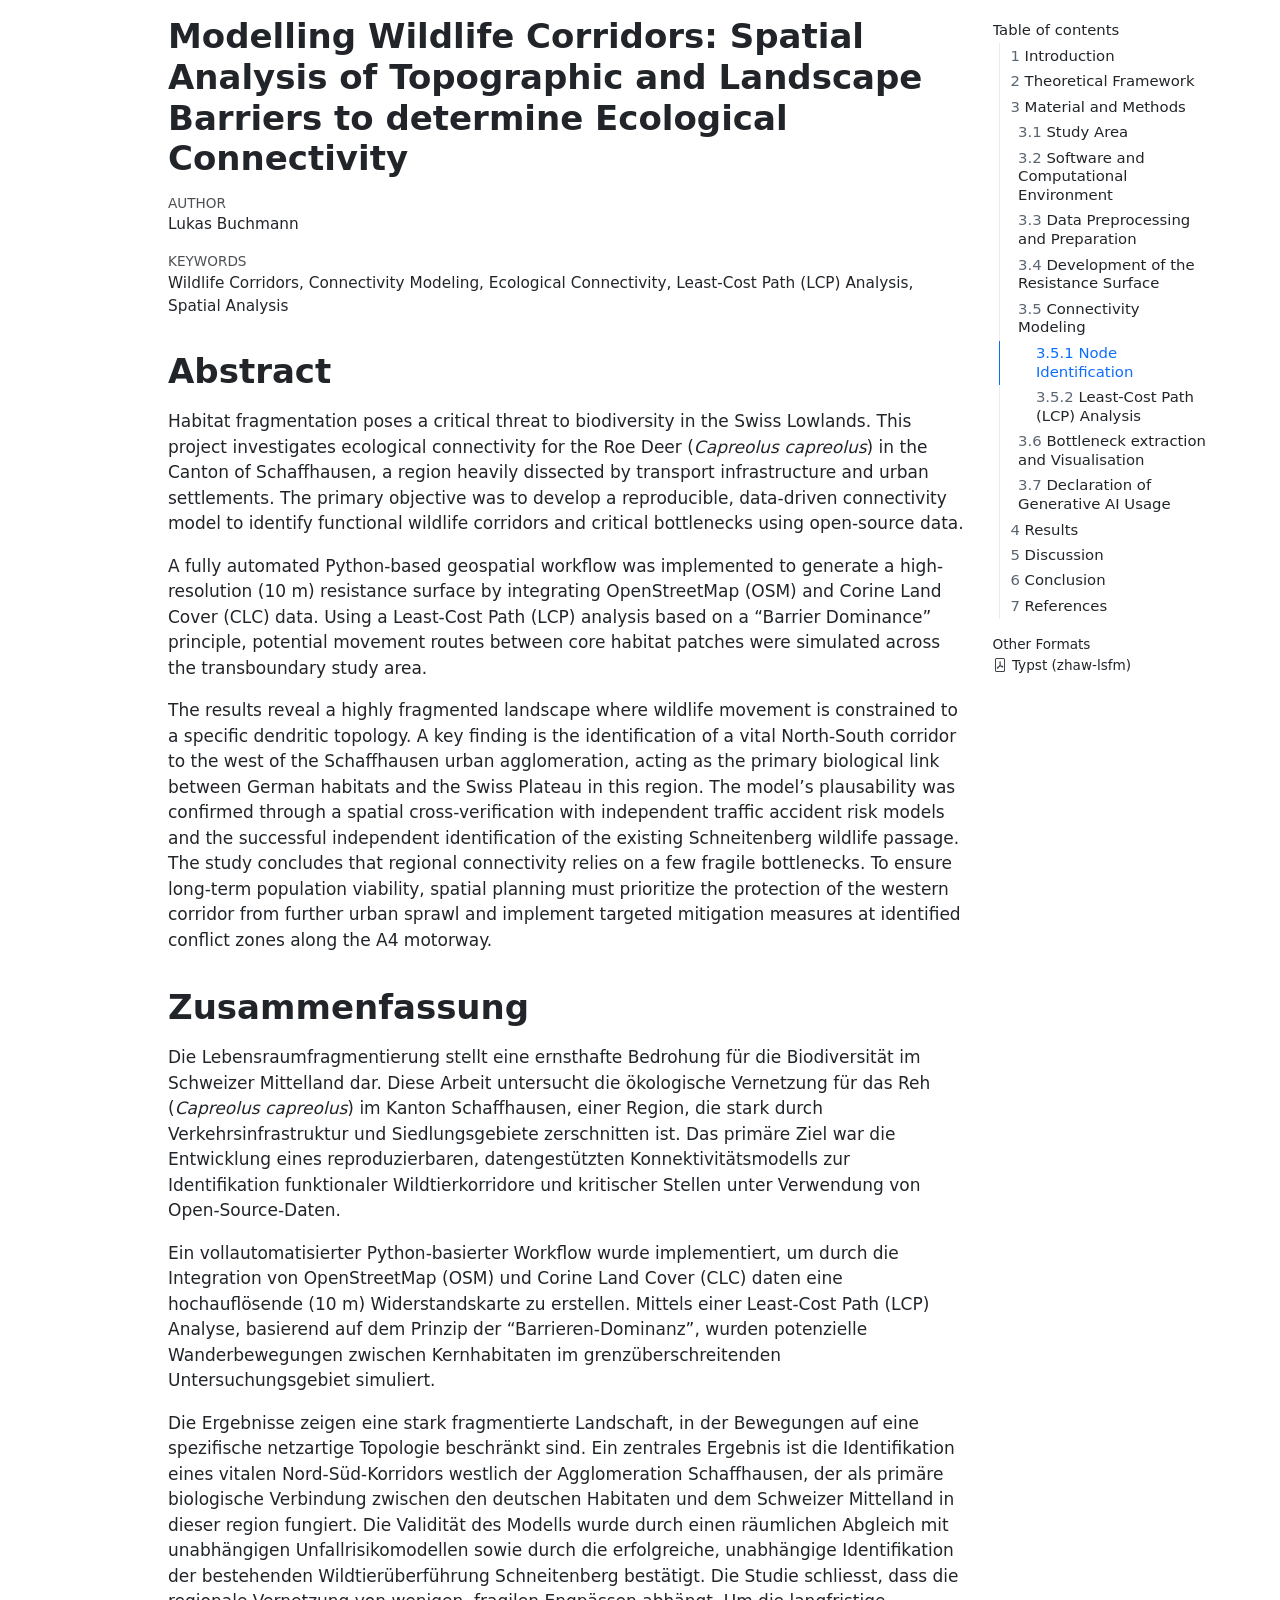
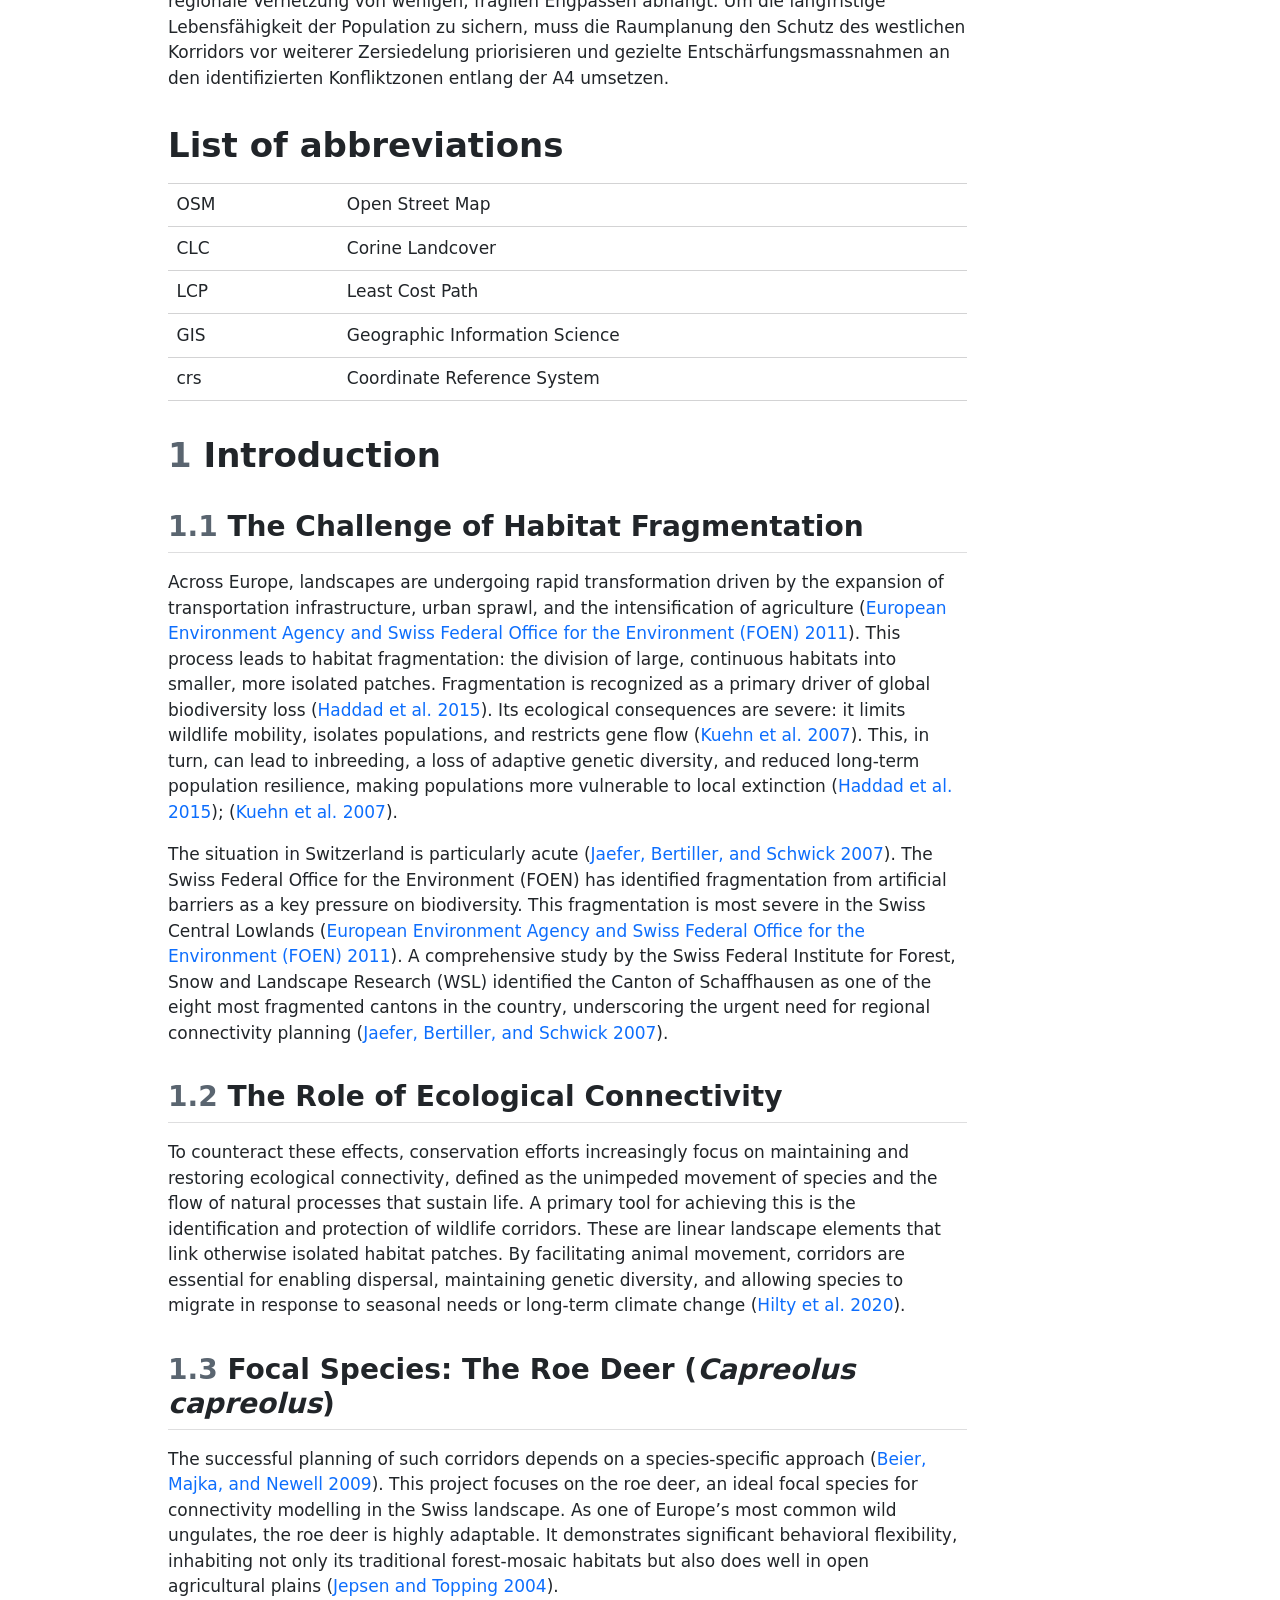
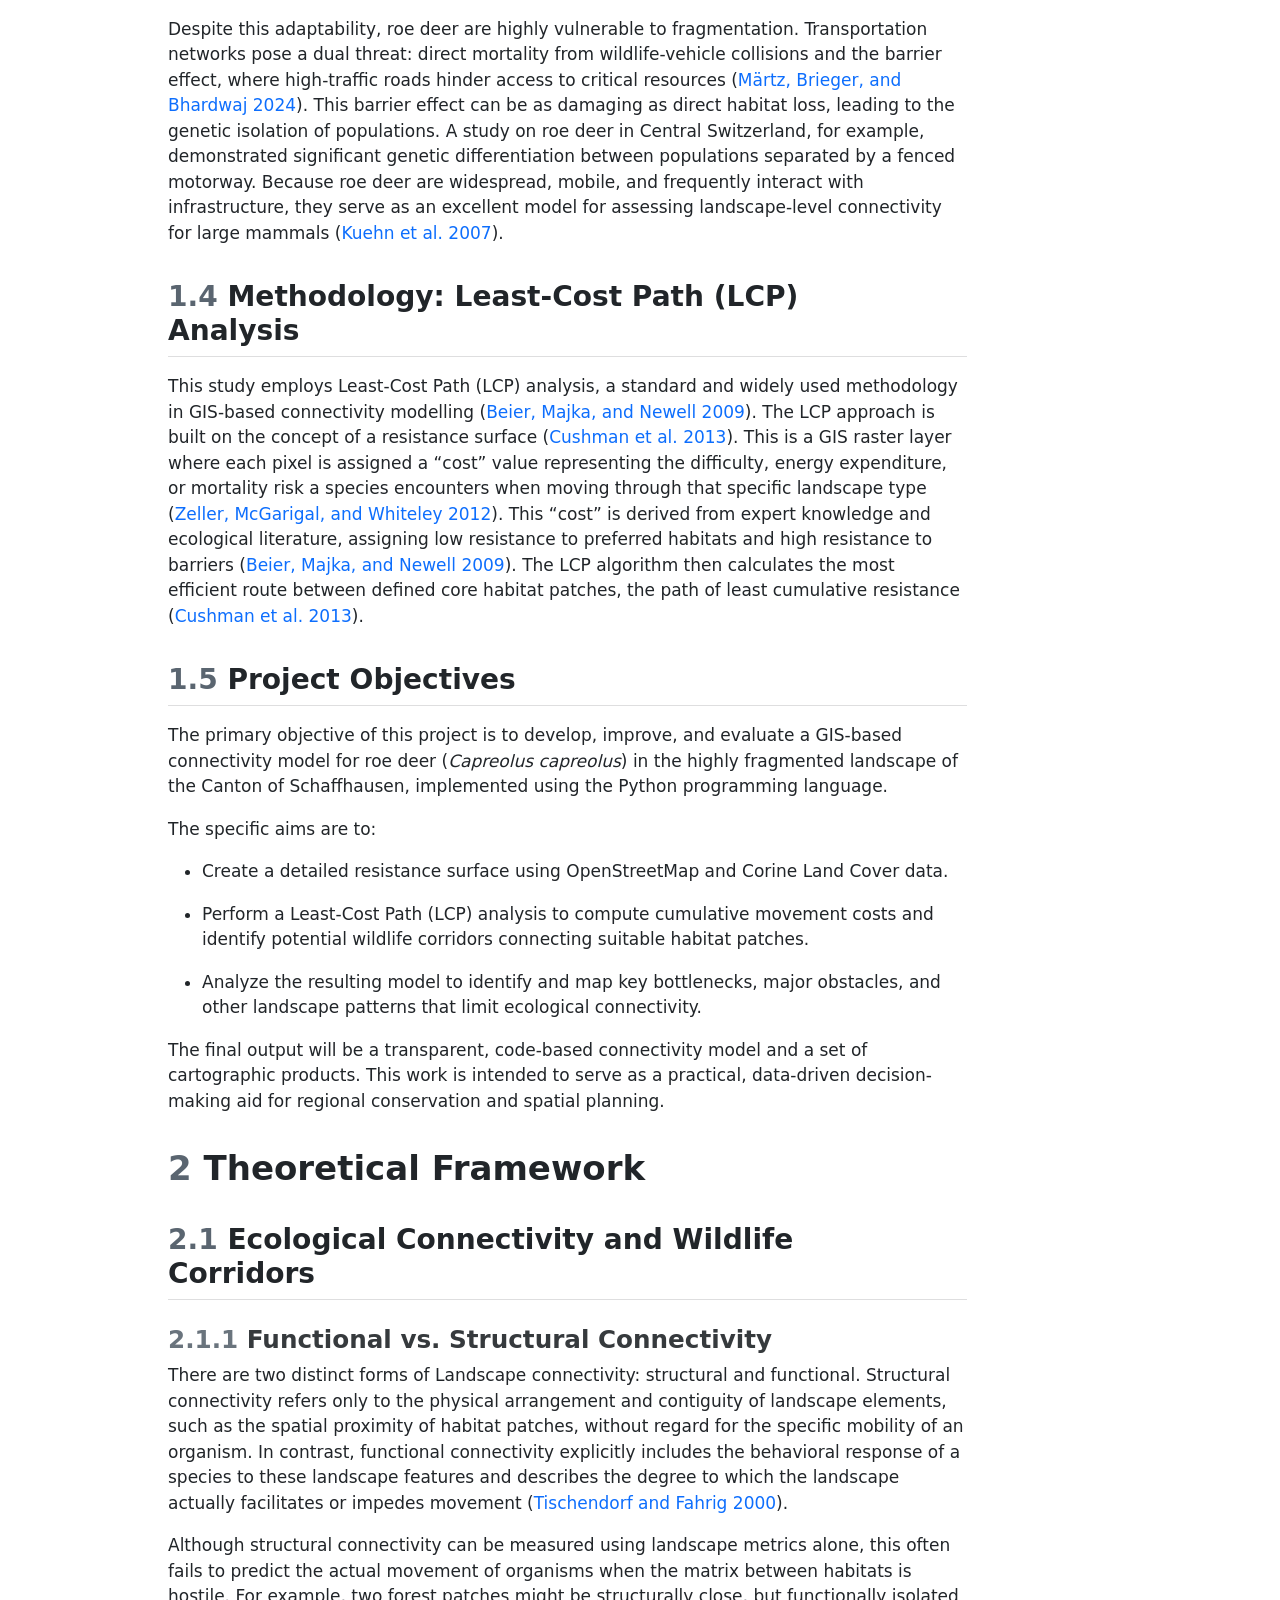
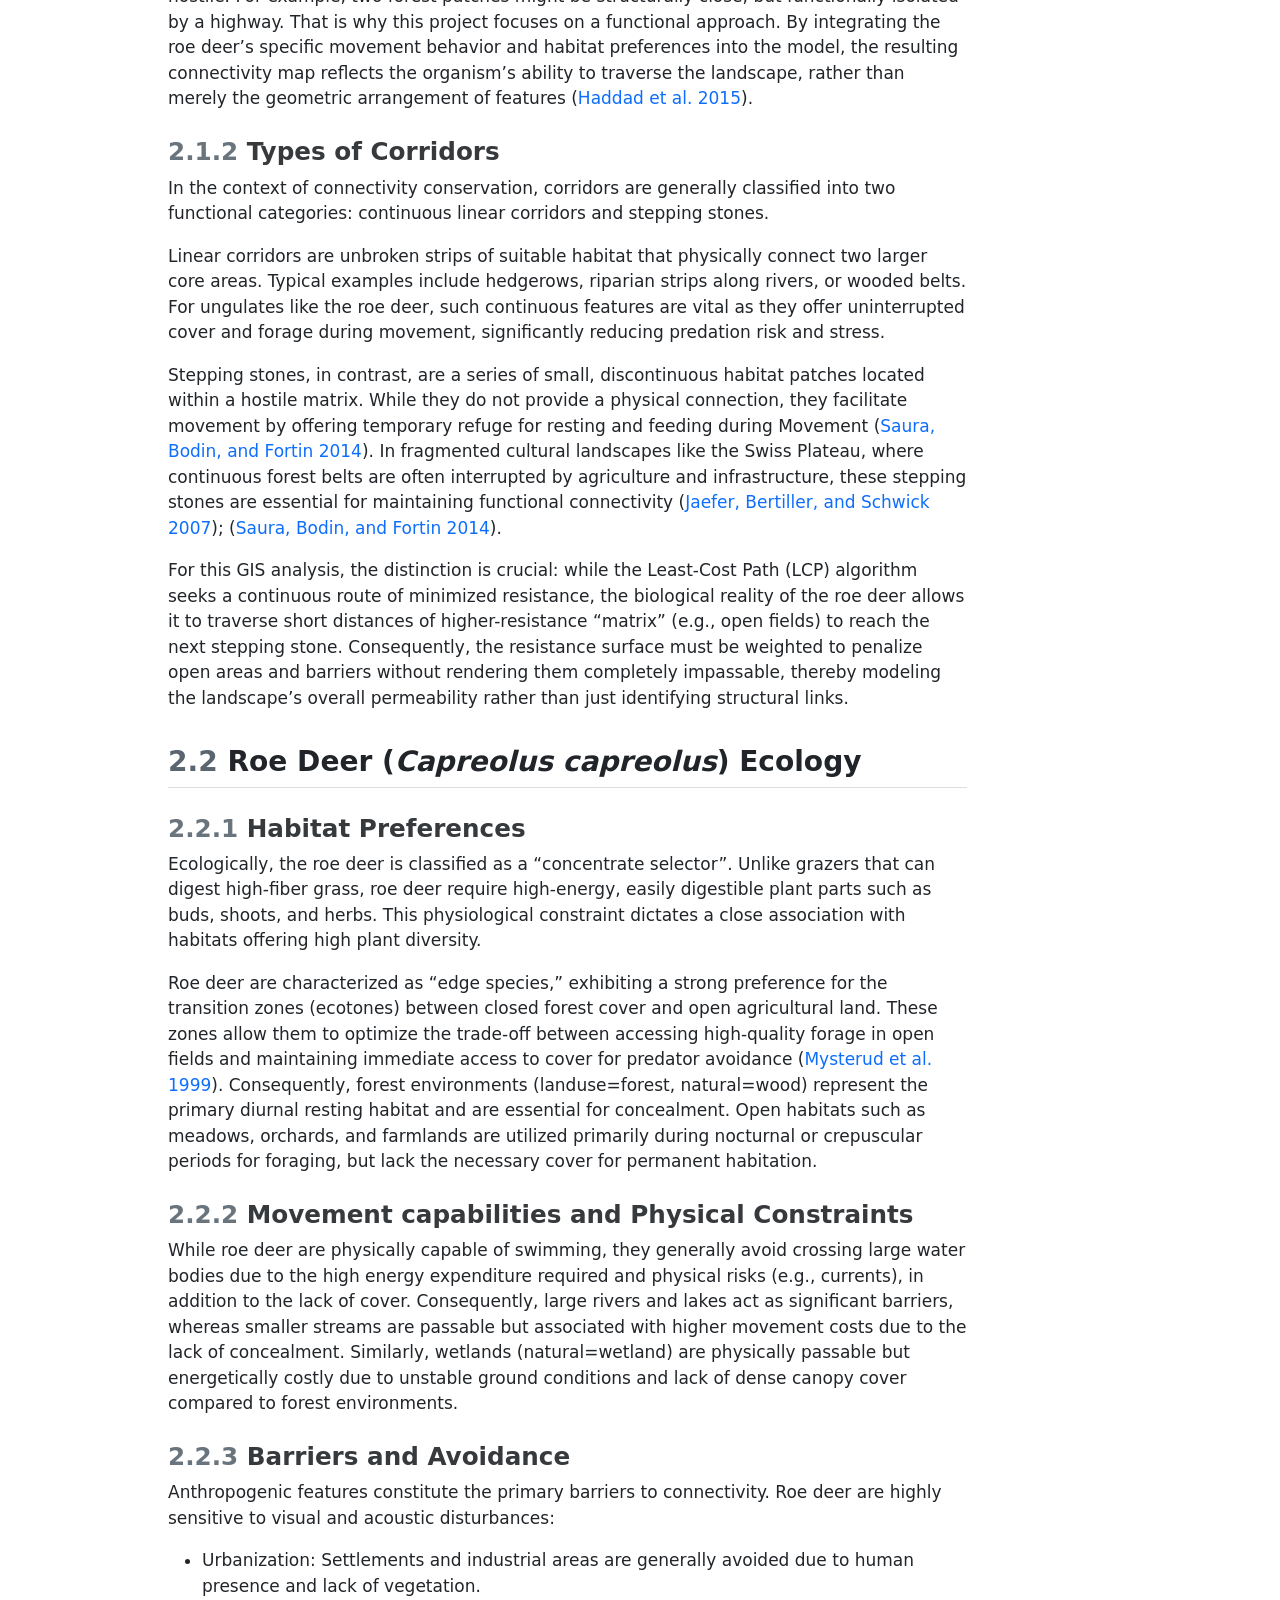
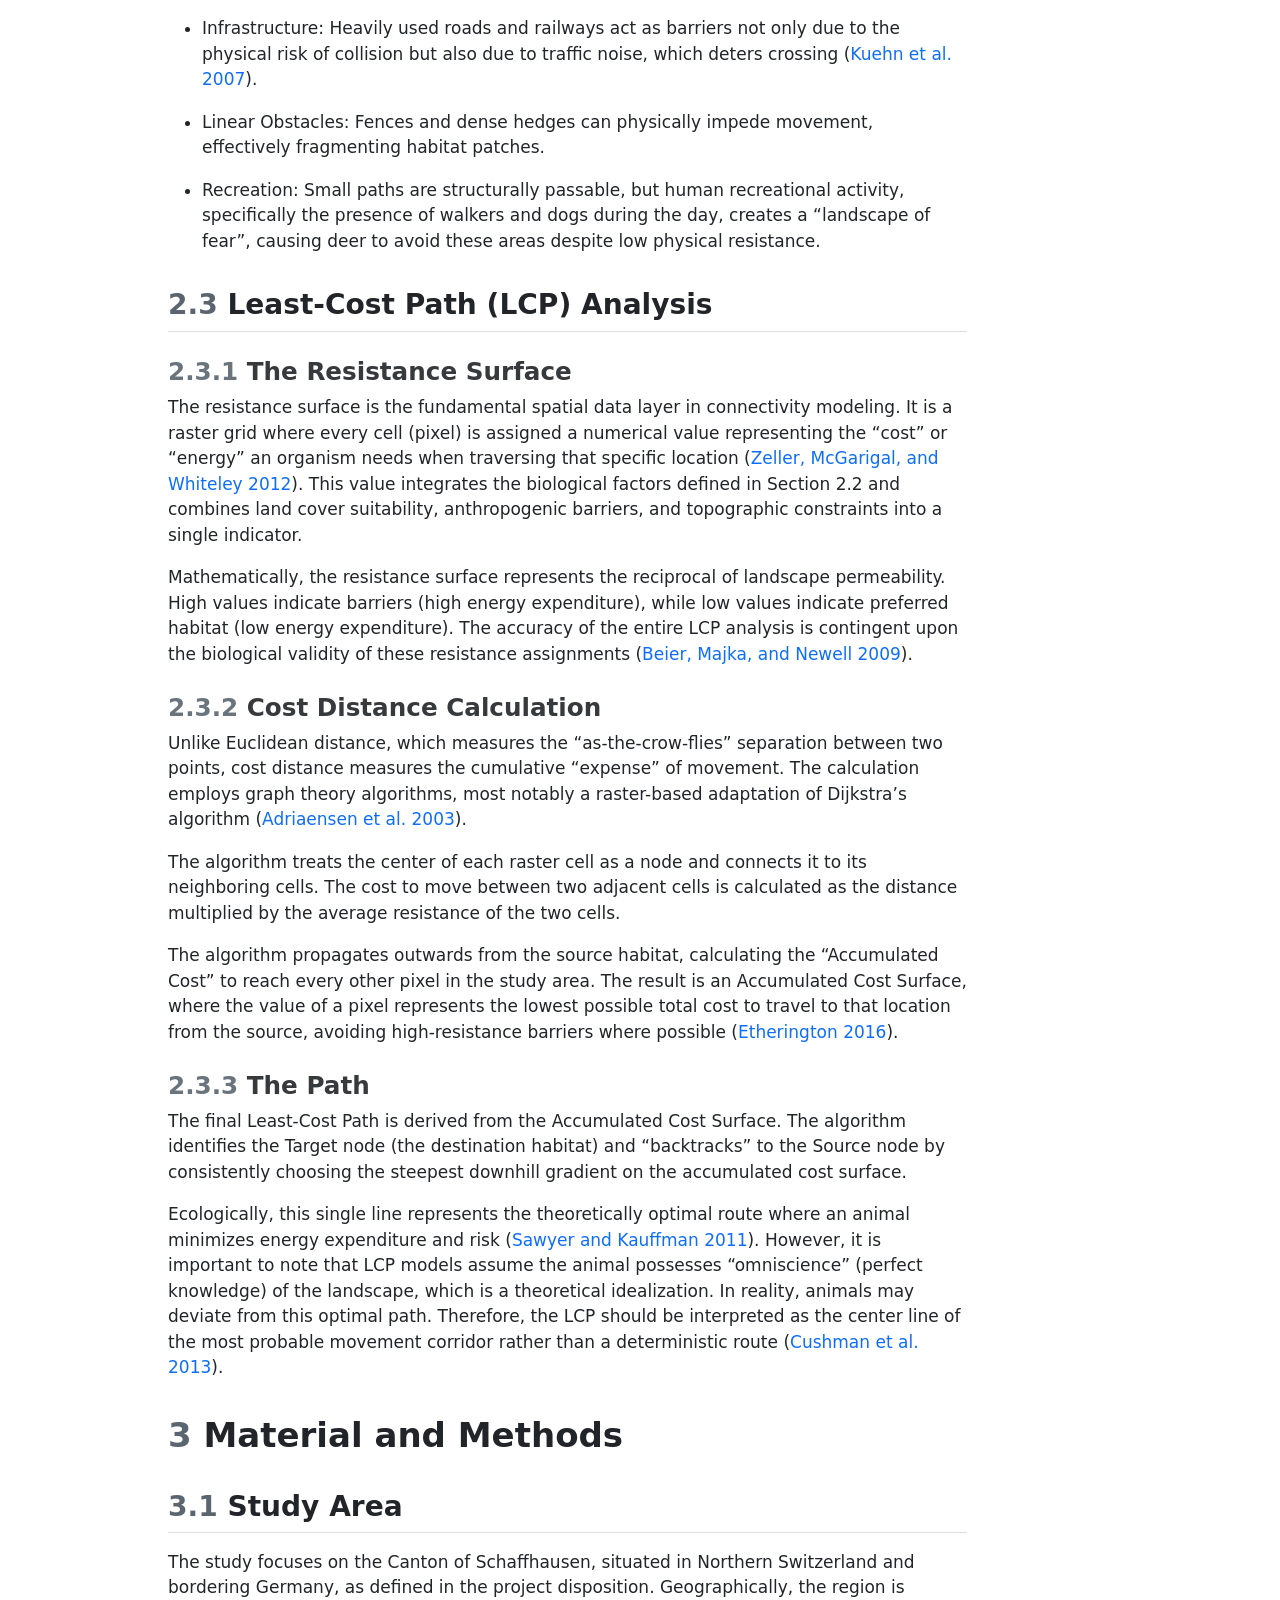
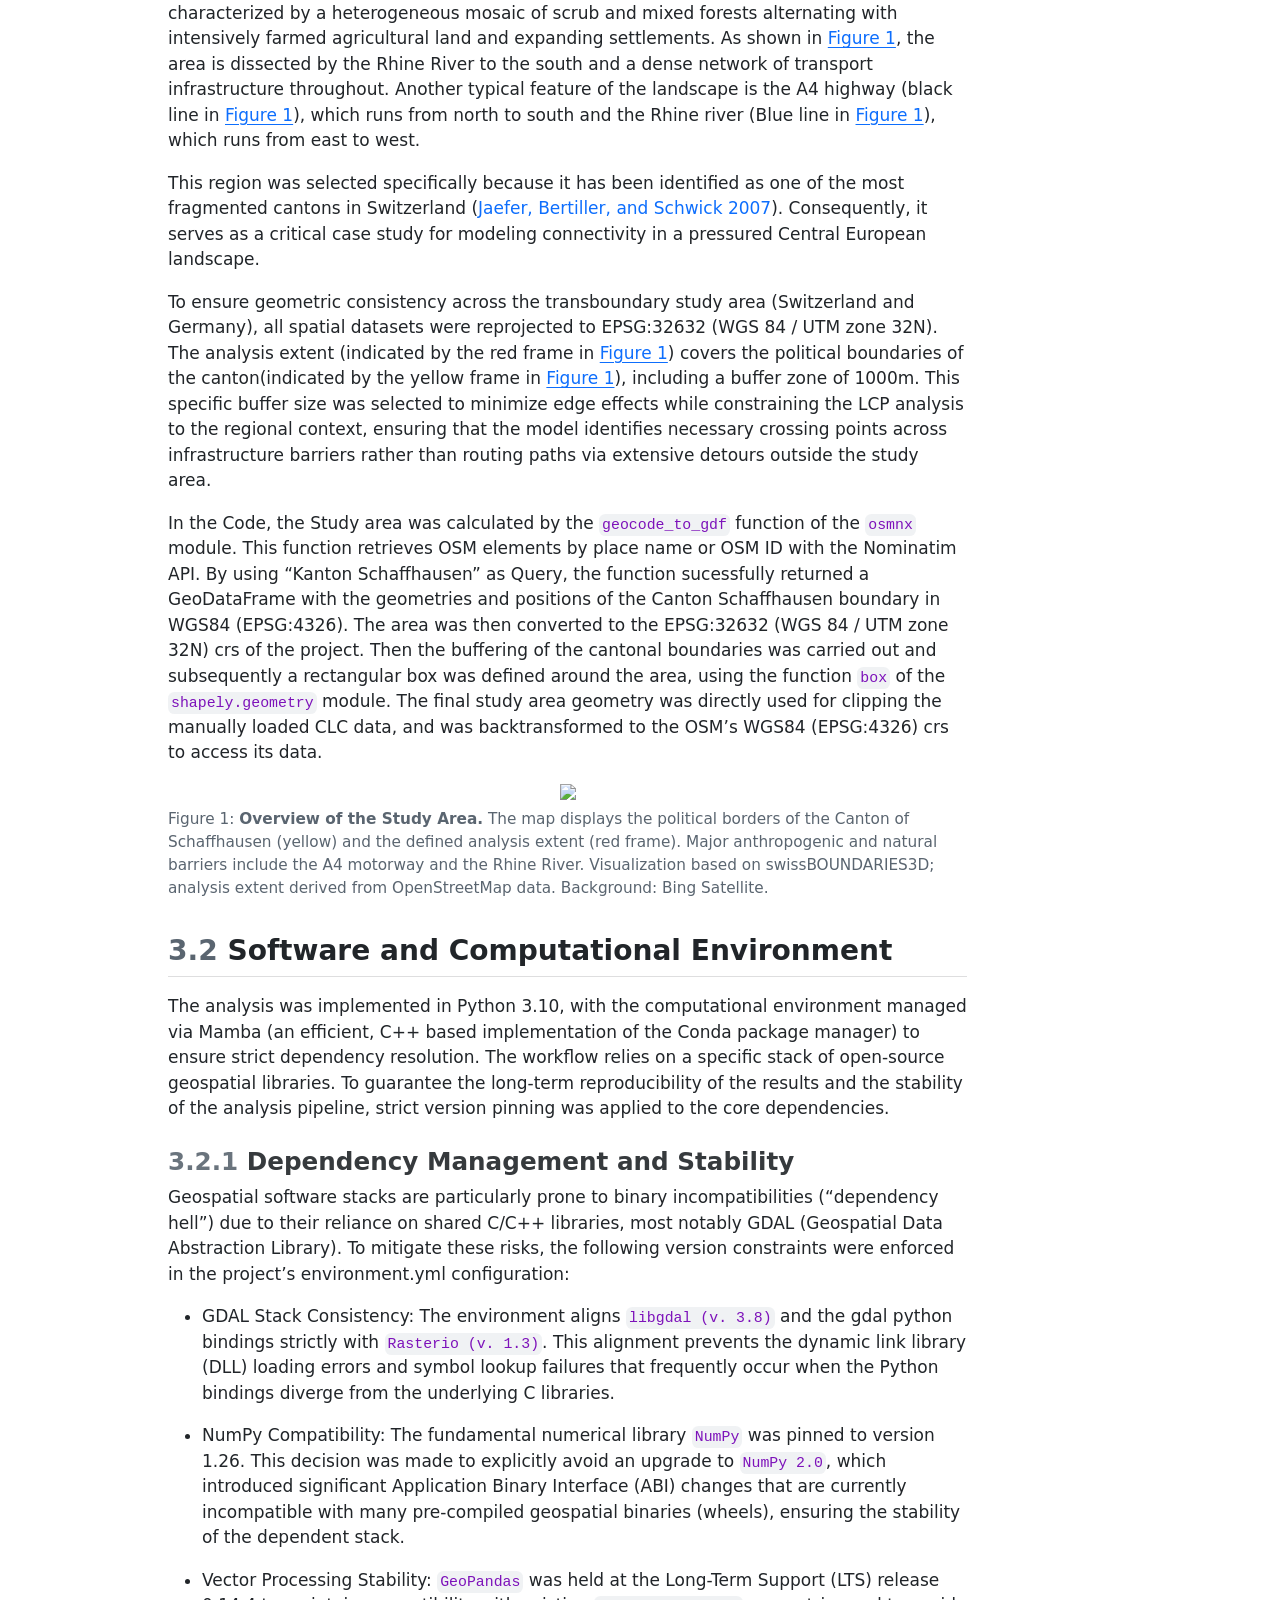
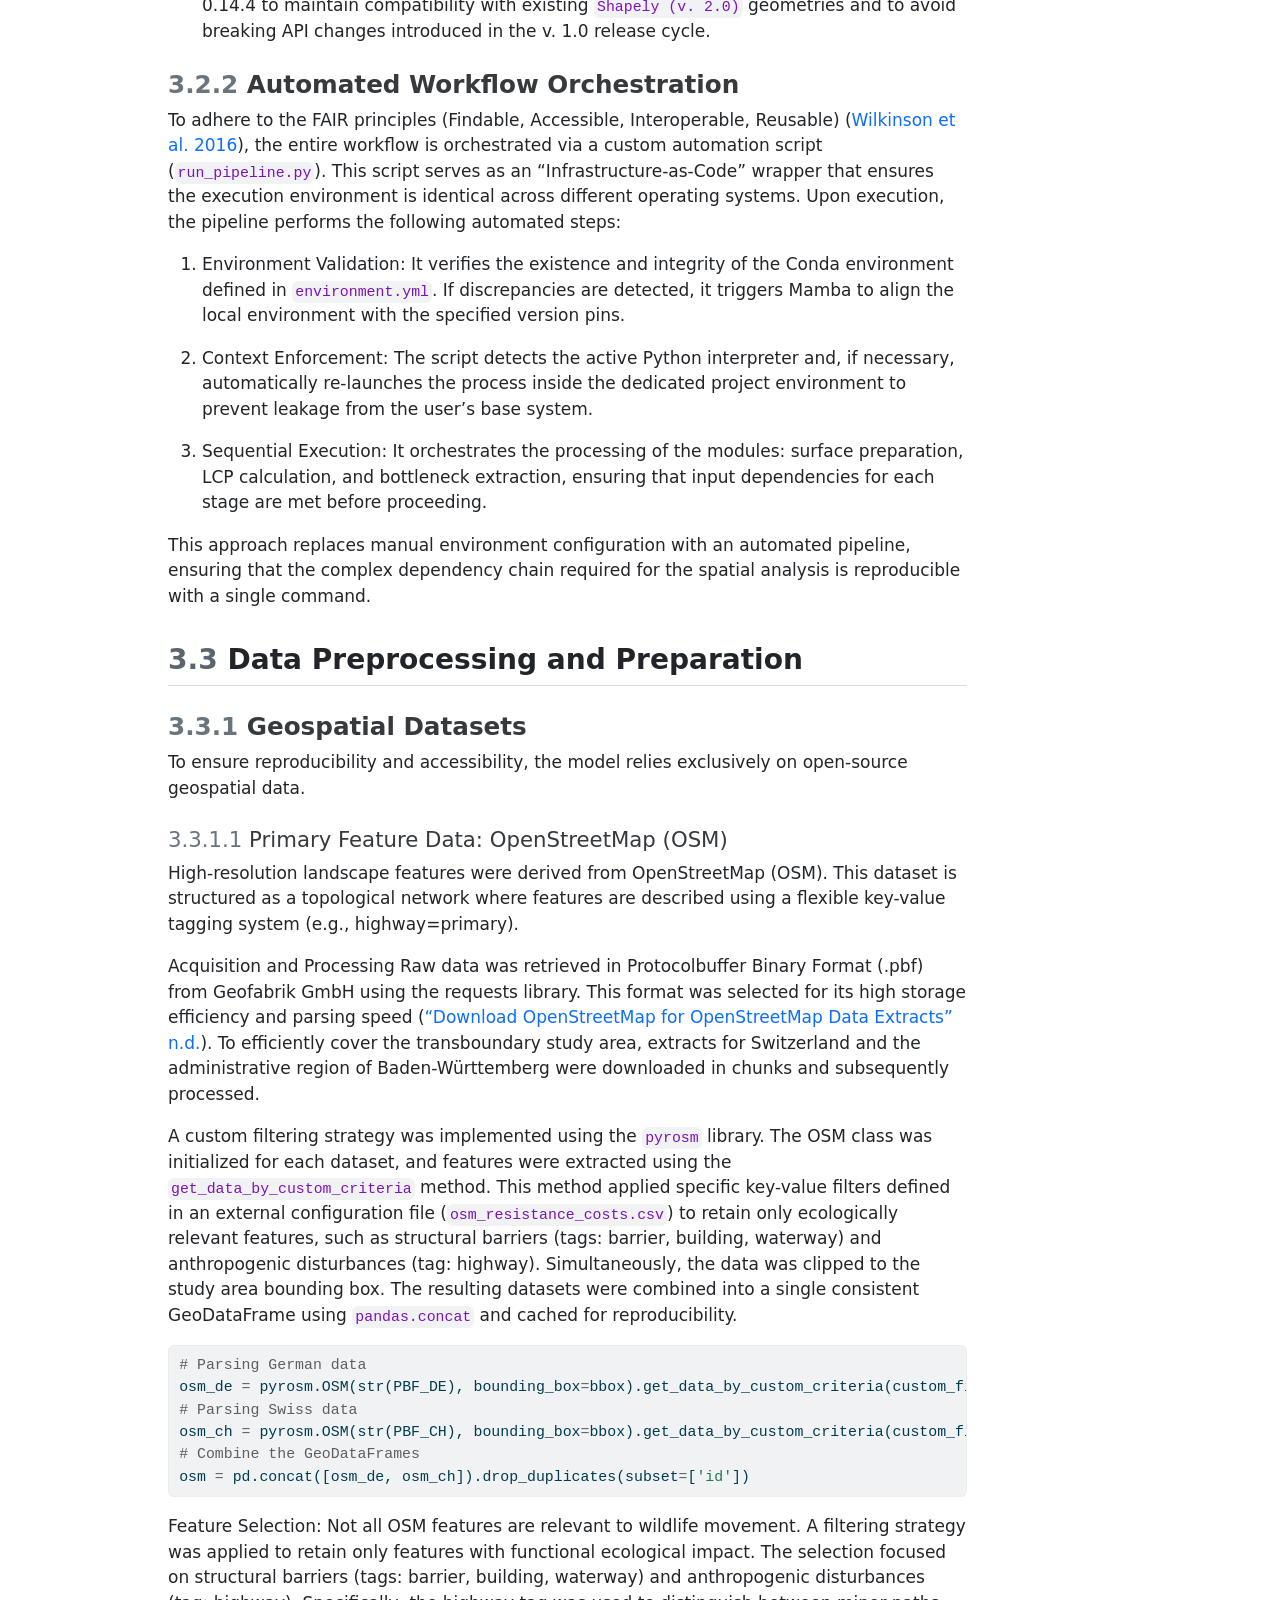
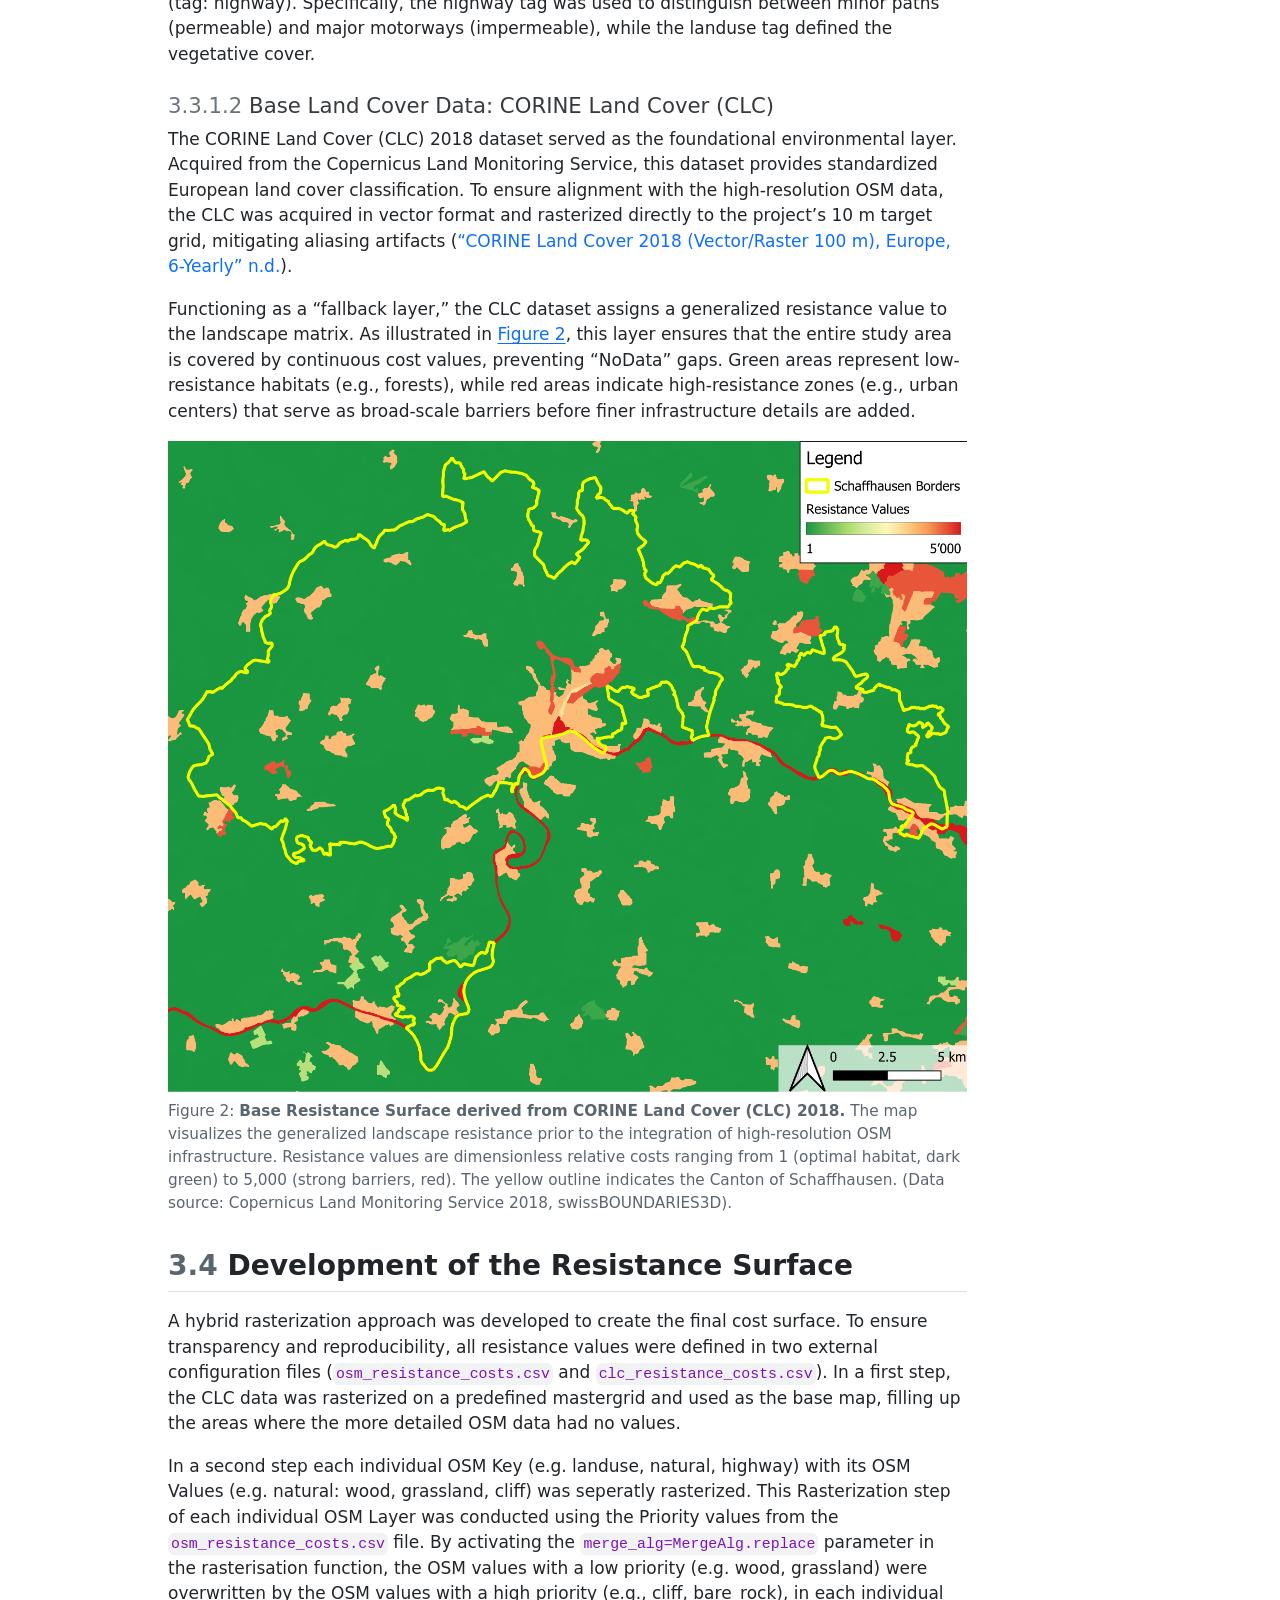
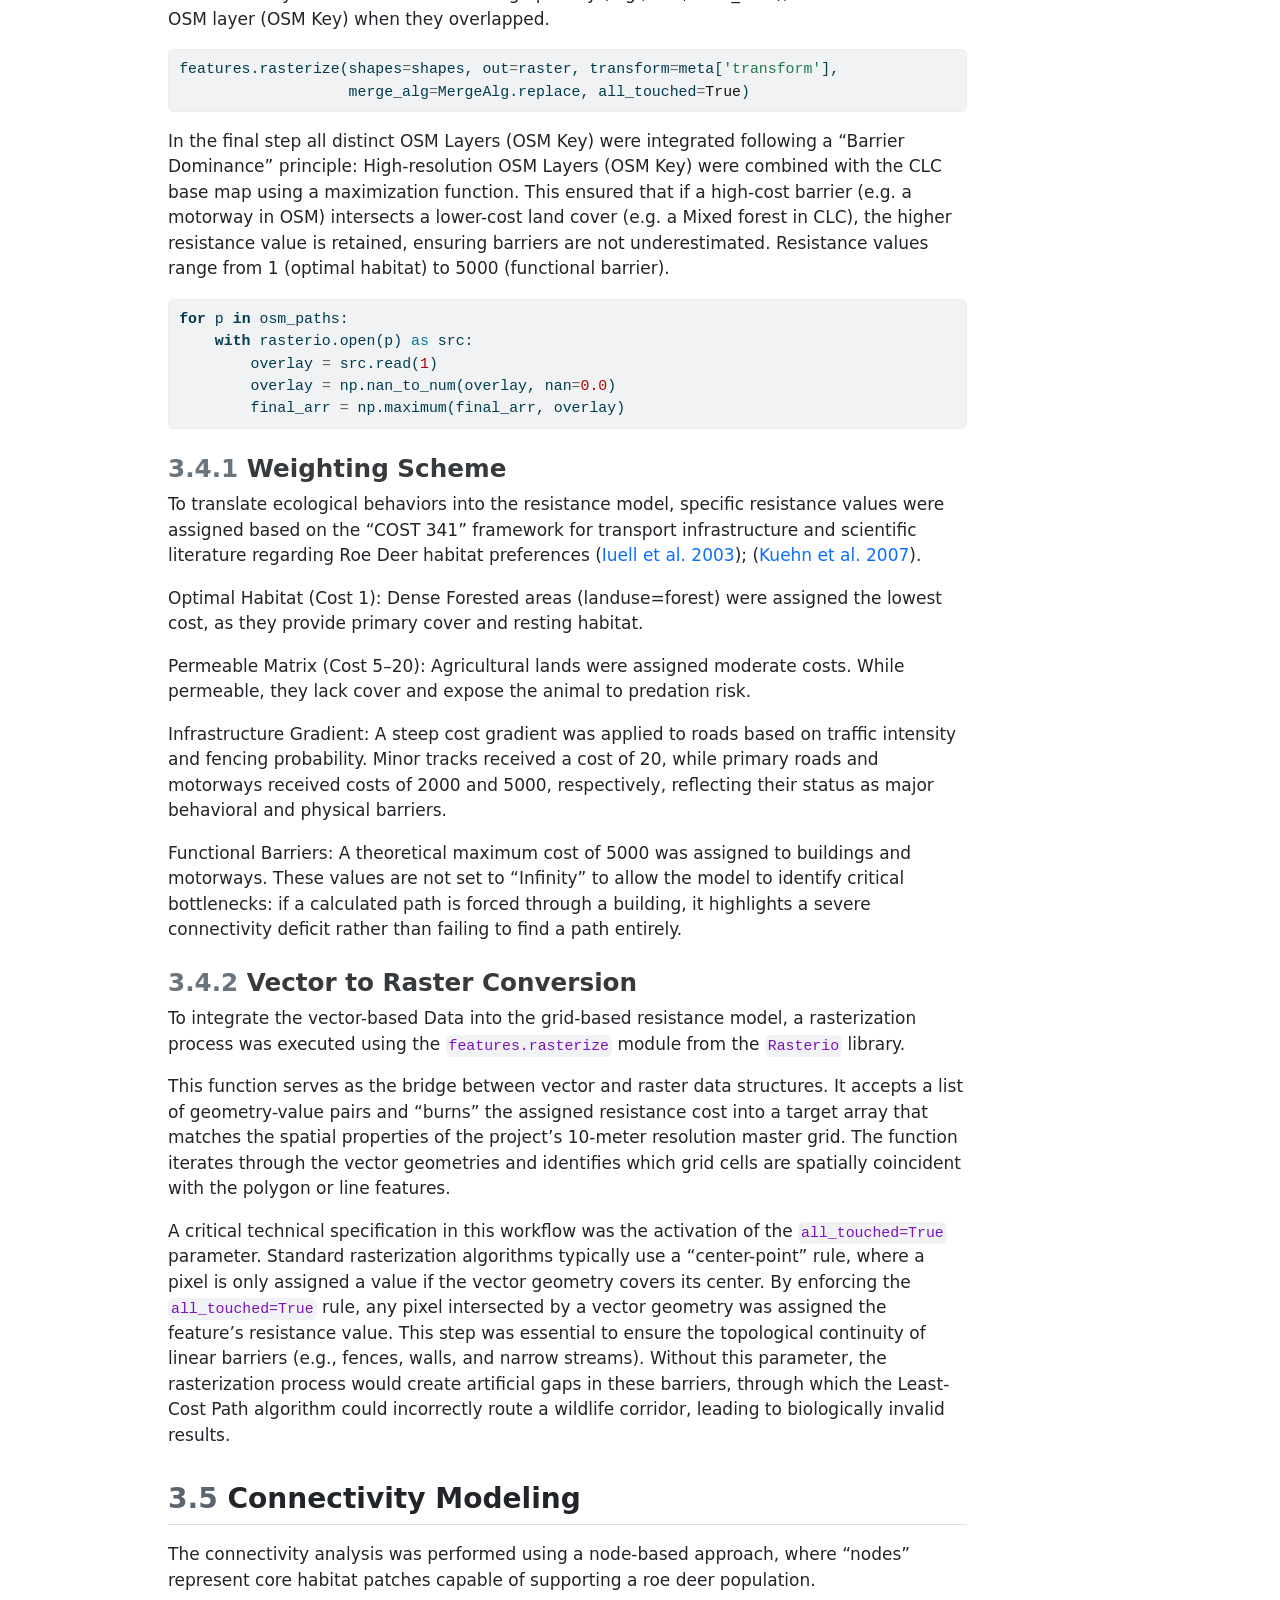
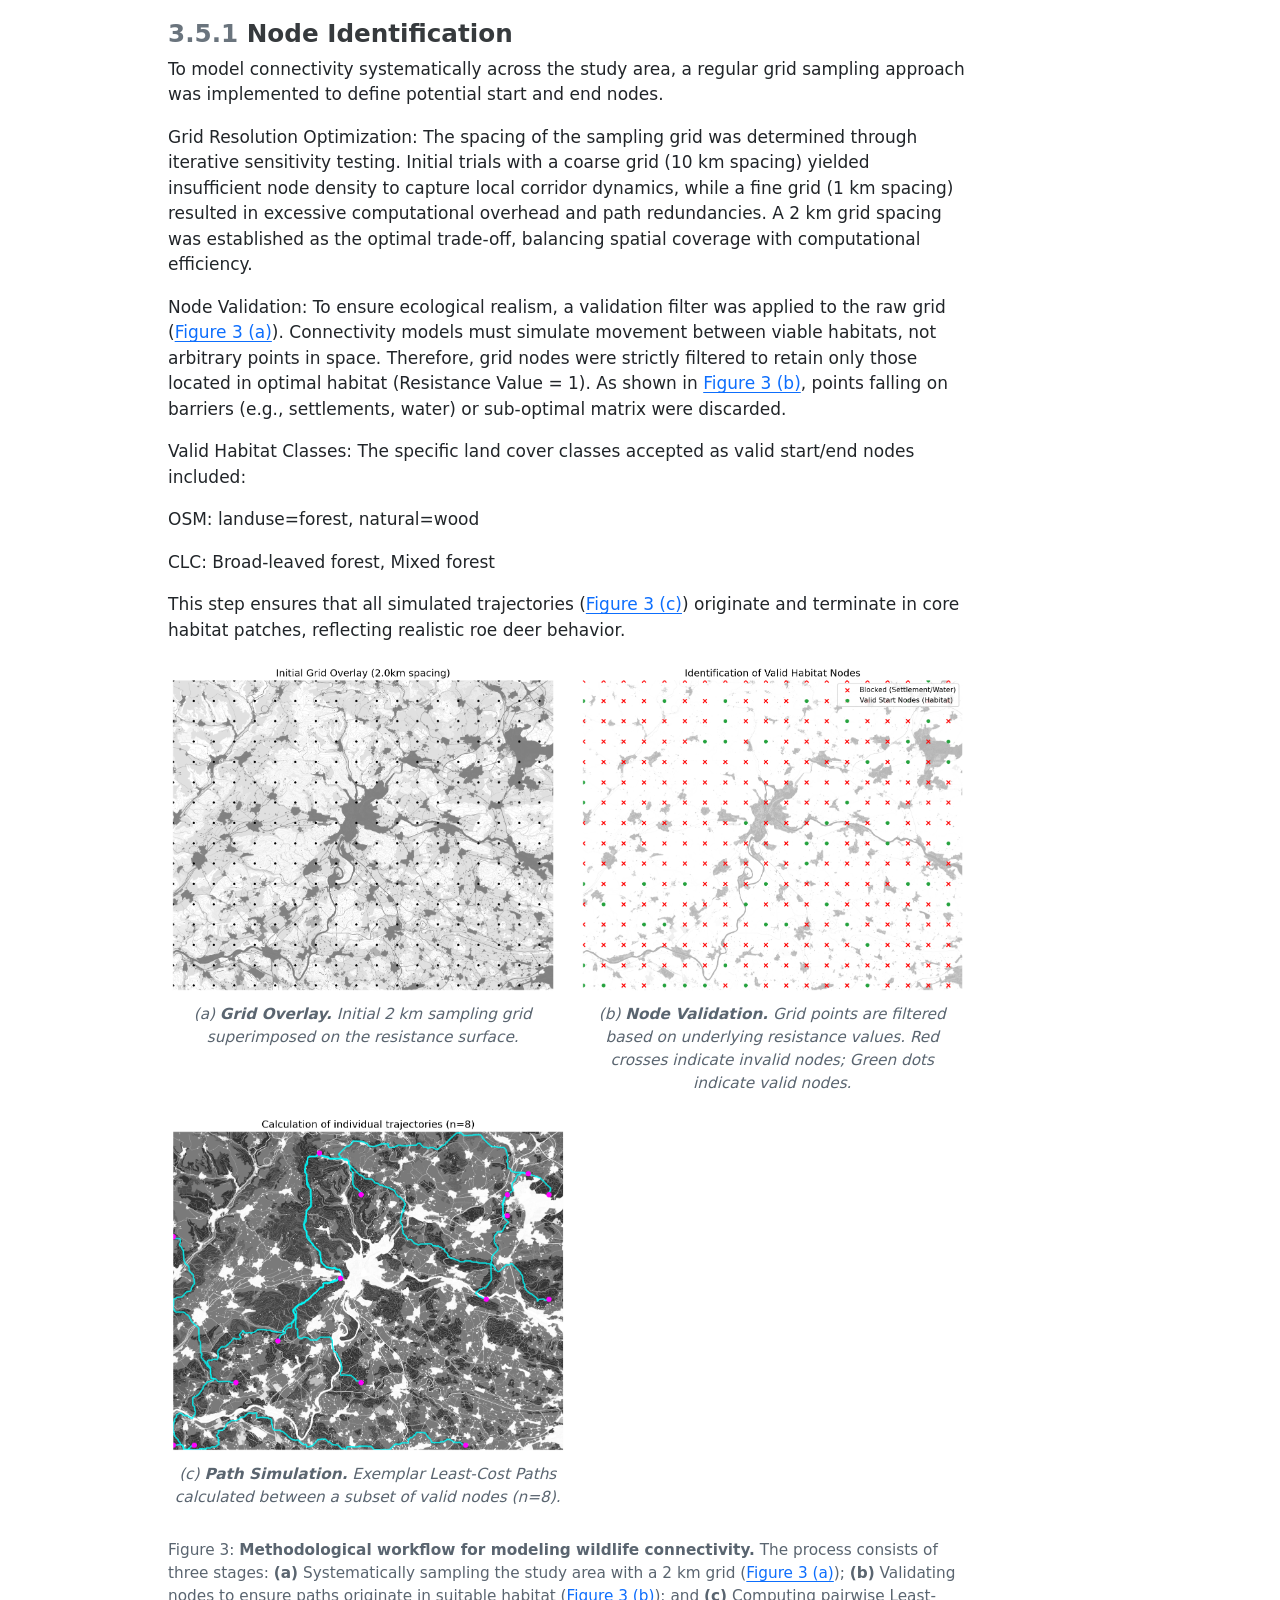
==== commit a73e29ab: "fix html output" ====
--- a/docs/index.html
+++ b/docs/index.html
@@ -21,6 +21,41 @@
   width: 0.8em;
   margin: 0 0.8em 0.2em -1em; /* quarto-specific, see https://github.com/quarto-dev/quarto-cli/issues/4556 */ 
   vertical-align: middle;
+}
+/* CSS for syntax highlighting */
+html { -webkit-text-size-adjust: 100%; }
+pre > code.sourceCode { white-space: pre; position: relative; }
+pre > code.sourceCode > span { display: inline-block; line-height: 1.25; }
+pre > code.sourceCode > span:empty { height: 1.2em; }
+.sourceCode { overflow: visible; }
+code.sourceCode > span { color: inherit; text-decoration: inherit; }
+div.sourceCode { margin: 1em 0; }
+pre.sourceCode { margin: 0; }
+@media screen {
+div.sourceCode { overflow: auto; }
+}
+@media print {
+pre > code.sourceCode { white-space: pre-wrap; }
+pre > code.sourceCode > span { text-indent: -5em; padding-left: 5em; }
+}
+pre.numberSource code
+  { counter-reset: source-line 0; }
+pre.numberSource code > span
+  { position: relative; left: -4em; counter-increment: source-line; }
+pre.numberSource code > span > a:first-child::before
+  { content: counter(source-line);
+    position: relative; left: -1em; text-align: right; vertical-align: baseline;
+    border: none; display: inline-block;
+    -webkit-touch-callout: none; -webkit-user-select: none;
+    -khtml-user-select: none; -moz-user-select: none;
+    -ms-user-select: none; user-select: none;
+    padding: 0 4px; width: 4em;
+  }
+pre.numberSource { margin-left: 3em;  padding-left: 4px; }
+div.sourceCode
+  {   }
+@media screen {
+pre > code.sourceCode > span > a:first-child::before { text-decoration: underline; }
 }
 /* CSS for citations */
 div.csl-bib-body { }
@@ -58,6 +93,35 @@
 <link href="index_files/libs/bootstrap/bootstrap-icons.css" rel="stylesheet">
 <link href="index_files/libs/bootstrap/bootstrap-9e3ffae467580fdb927a41352e75a2e0.min.css" rel="stylesheet" append-hash="true" id="quarto-bootstrap" data-mode="light">
 
+  <script src="https://cdnjs.cloudflare.com/polyfill/v3/polyfill.min.js?features=es6"></script>
+  <script src="https://cdn.jsdelivr.net/npm/mathjax@3/es5/tex-chtml-full.js" type="text/javascript"></script>
+
+<script type="text/javascript">
+const typesetMath = (el) => {
+  if (window.MathJax) {
+    // MathJax Typeset
+    window.MathJax.typeset([el]);
+  } else if (window.katex) {
+    // KaTeX Render
+    var mathElements = el.getElementsByClassName("math");
+    var macros = [];
+    for (var i = 0; i < mathElements.length; i++) {
+      var texText = mathElements[i].firstChild;
+      if (mathElements[i].tagName == "SPAN" && texText && texText.data) {
+        window.katex.render(texText.data, mathElements[i], {
+          displayMode: mathElements[i].classList.contains('display'),
+          throwOnError: false,
+          macros: macros,
+          fleqn: false
+        });
+      }
+    }
+  }
+}
+window.Quarto = {
+  typesetMath
+};
+</script>
 
 </head>
 
@@ -65,8 +129,115 @@
 
 <div id="quarto-content" class="page-columns page-rows-contents page-layout-article">
 <div id="quarto-margin-sidebar" class="sidebar margin-sidebar">
-  
-<div class="quarto-alternate-formats"><h2>Other Formats</h2><ul><li><a href="index.pdf"><i class="bi bi-file-pdf"></i>Typst (zhaw-lsfm)</a></li></ul></div></div>
+  <nav id="TOC" role="doc-toc" class="toc-active">
+    <h2 id="toc-title">Table of contents</h2>
+   
+  <ul>
+  <li><a href="#introduction" id="toc-introduction" class="nav-link active" data-scroll-target="#introduction"><span class="header-section-number">1</span> Introduction</a>
+  <ul class="collapse">
+  <li><a href="#the-challenge-of-habitat-fragmentation" id="toc-the-challenge-of-habitat-fragmentation" class="nav-link" data-scroll-target="#the-challenge-of-habitat-fragmentation"><span class="header-section-number">1.1</span> The Challenge of Habitat Fragmentation</a></li>
+  <li><a href="#the-role-of-ecological-connectivity" id="toc-the-role-of-ecological-connectivity" class="nav-link" data-scroll-target="#the-role-of-ecological-connectivity"><span class="header-section-number">1.2</span> The Role of Ecological Connectivity</a></li>
+  <li><a href="#focal-species-the-roe-deer-capreolus-capreolus" id="toc-focal-species-the-roe-deer-capreolus-capreolus" class="nav-link" data-scroll-target="#focal-species-the-roe-deer-capreolus-capreolus"><span class="header-section-number">1.3</span> Focal Species: The Roe Deer (<em>Capreolus capreolus</em>)</a></li>
+  <li><a href="#methodology-least-cost-path-lcp-analysis" id="toc-methodology-least-cost-path-lcp-analysis" class="nav-link" data-scroll-target="#methodology-least-cost-path-lcp-analysis"><span class="header-section-number">1.4</span> Methodology: Least-Cost Path (LCP) Analysis</a></li>
+  <li><a href="#project-objectives" id="toc-project-objectives" class="nav-link" data-scroll-target="#project-objectives"><span class="header-section-number">1.5</span> Project Objectives</a></li>
+  </ul></li>
+  <li><a href="#theoretical-framework" id="toc-theoretical-framework" class="nav-link" data-scroll-target="#theoretical-framework"><span class="header-section-number">2</span> Theoretical Framework</a>
+  <ul class="collapse">
+  <li><a href="#ecological-connectivity-and-wildlife-corridors" id="toc-ecological-connectivity-and-wildlife-corridors" class="nav-link" data-scroll-target="#ecological-connectivity-and-wildlife-corridors"><span class="header-section-number">2.1</span> Ecological Connectivity and Wildlife Corridors</a>
+  <ul class="collapse">
+  <li><a href="#functional-vs.-structural-connectivity" id="toc-functional-vs.-structural-connectivity" class="nav-link" data-scroll-target="#functional-vs.-structural-connectivity"><span class="header-section-number">2.1.1</span> Functional vs.&nbsp;Structural Connectivity</a></li>
+  <li><a href="#types-of-corridors" id="toc-types-of-corridors" class="nav-link" data-scroll-target="#types-of-corridors"><span class="header-section-number">2.1.2</span> Types of Corridors</a></li>
+  </ul></li>
+  <li><a href="#roe-deer-capreolus-capreolus-ecology" id="toc-roe-deer-capreolus-capreolus-ecology" class="nav-link" data-scroll-target="#roe-deer-capreolus-capreolus-ecology"><span class="header-section-number">2.2</span> Roe Deer (<em>Capreolus capreolus</em>) Ecology</a>
+  <ul class="collapse">
+  <li><a href="#habitat-preferences" id="toc-habitat-preferences" class="nav-link" data-scroll-target="#habitat-preferences"><span class="header-section-number">2.2.1</span> Habitat Preferences</a></li>
+  <li><a href="#movement-capabilities-and-physical-constraints" id="toc-movement-capabilities-and-physical-constraints" class="nav-link" data-scroll-target="#movement-capabilities-and-physical-constraints"><span class="header-section-number">2.2.2</span> Movement capabilities and Physical Constraints</a></li>
+  <li><a href="#barriers-and-avoidance" id="toc-barriers-and-avoidance" class="nav-link" data-scroll-target="#barriers-and-avoidance"><span class="header-section-number">2.2.3</span> Barriers and Avoidance</a></li>
+  </ul></li>
+  <li><a href="#least-cost-path-lcp-analysis" id="toc-least-cost-path-lcp-analysis" class="nav-link" data-scroll-target="#least-cost-path-lcp-analysis"><span class="header-section-number">2.3</span> Least-Cost Path (LCP) Analysis</a>
+  <ul class="collapse">
+  <li><a href="#the-resistance-surface" id="toc-the-resistance-surface" class="nav-link" data-scroll-target="#the-resistance-surface"><span class="header-section-number">2.3.1</span> The Resistance Surface</a></li>
+  <li><a href="#cost-distance-calculation" id="toc-cost-distance-calculation" class="nav-link" data-scroll-target="#cost-distance-calculation"><span class="header-section-number">2.3.2</span> Cost Distance Calculation</a></li>
+  <li><a href="#the-path" id="toc-the-path" class="nav-link" data-scroll-target="#the-path"><span class="header-section-number">2.3.3</span> The Path</a></li>
+  </ul></li>
+  </ul></li>
+  <li><a href="#material-and-methods" id="toc-material-and-methods" class="nav-link" data-scroll-target="#material-and-methods"><span class="header-section-number">3</span> Material and Methods</a>
+  <ul class="collapse">
+  <li><a href="#study-area" id="toc-study-area" class="nav-link" data-scroll-target="#study-area"><span class="header-section-number">3.1</span> Study Area</a></li>
+  <li><a href="#software-and-computational-environment" id="toc-software-and-computational-environment" class="nav-link" data-scroll-target="#software-and-computational-environment"><span class="header-section-number">3.2</span> Software and Computational Environment</a>
+  <ul class="collapse">
+  <li><a href="#dependency-management-and-stability" id="toc-dependency-management-and-stability" class="nav-link" data-scroll-target="#dependency-management-and-stability"><span class="header-section-number">3.2.1</span> Dependency Management and Stability</a></li>
+  <li><a href="#automated-workflow-orchestration" id="toc-automated-workflow-orchestration" class="nav-link" data-scroll-target="#automated-workflow-orchestration"><span class="header-section-number">3.2.2</span> Automated Workflow Orchestration</a></li>
+  </ul></li>
+  <li><a href="#data-preprocessing-and-preparation" id="toc-data-preprocessing-and-preparation" class="nav-link" data-scroll-target="#data-preprocessing-and-preparation"><span class="header-section-number">3.3</span> Data Preprocessing and Preparation</a>
+  <ul class="collapse">
+  <li><a href="#geospatial-datasets" id="toc-geospatial-datasets" class="nav-link" data-scroll-target="#geospatial-datasets"><span class="header-section-number">3.3.1</span> Geospatial Datasets</a></li>
+  </ul></li>
+  <li><a href="#development-of-the-resistance-surface" id="toc-development-of-the-resistance-surface" class="nav-link" data-scroll-target="#development-of-the-resistance-surface"><span class="header-section-number">3.4</span> Development of the Resistance Surface</a>
+  <ul class="collapse">
+  <li><a href="#weighting-scheme" id="toc-weighting-scheme" class="nav-link" data-scroll-target="#weighting-scheme"><span class="header-section-number">3.4.1</span> Weighting Scheme</a></li>
+  <li><a href="#vector-to-raster-conversion" id="toc-vector-to-raster-conversion" class="nav-link" data-scroll-target="#vector-to-raster-conversion"><span class="header-section-number">3.4.2</span> Vector to Raster Conversion</a></li>
+  </ul></li>
+  <li><a href="#connectivity-modeling" id="toc-connectivity-modeling" class="nav-link" data-scroll-target="#connectivity-modeling"><span class="header-section-number">3.5</span> Connectivity Modeling</a>
+  <ul class="collapse">
+  <li><a href="#node-identification" id="toc-node-identification" class="nav-link" data-scroll-target="#node-identification"><span class="header-section-number">3.5.1</span> Node Identification</a></li>
+  <li><a href="#least-cost-path-lcp-analysis-1" id="toc-least-cost-path-lcp-analysis-1" class="nav-link" data-scroll-target="#least-cost-path-lcp-analysis-1"><span class="header-section-number">3.5.2</span> Least-Cost Path (LCP) Analysis</a></li>
+  </ul></li>
+  <li><a href="#bottleneck-extraction-and-visualisation" id="toc-bottleneck-extraction-and-visualisation" class="nav-link" data-scroll-target="#bottleneck-extraction-and-visualisation"><span class="header-section-number">3.6</span> Bottleneck extraction and Visualisation</a></li>
+  <li><a href="#declaration-of-generative-ai-usage" id="toc-declaration-of-generative-ai-usage" class="nav-link" data-scroll-target="#declaration-of-generative-ai-usage"><span class="header-section-number">3.7</span> Declaration of Generative AI Usage</a></li>
+  </ul></li>
+  <li><a href="#results" id="toc-results" class="nav-link" data-scroll-target="#results"><span class="header-section-number">4</span> Results</a>
+  <ul class="collapse">
+  <li><a href="#analysis-of-the-resistance-surface" id="toc-analysis-of-the-resistance-surface" class="nav-link" data-scroll-target="#analysis-of-the-resistance-surface"><span class="header-section-number">4.1</span> Analysis of the Resistance Surface</a>
+  <ul class="collapse">
+  <li><a href="#spatial-patterns-and-barriers" id="toc-spatial-patterns-and-barriers" class="nav-link" data-scroll-target="#spatial-patterns-and-barriers"><span class="header-section-number">4.1.1</span> Spatial Patterns and Barriers</a></li>
+  <li><a href="#habitat-and-matrix" id="toc-habitat-and-matrix" class="nav-link" data-scroll-target="#habitat-and-matrix"><span class="header-section-number">4.1.2</span> Habitat and Matrix</a></li>
+  </ul></li>
+  <li><a href="#the-modeled-connectivity-network" id="toc-the-modeled-connectivity-network" class="nav-link" data-scroll-target="#the-modeled-connectivity-network"><span class="header-section-number">4.2</span> The Modeled Connectivity Network</a>
+  <ul class="collapse">
+  <li><a href="#network-topology-and-traffic-density" id="toc-network-topology-and-traffic-density" class="nav-link" data-scroll-target="#network-topology-and-traffic-density"><span class="header-section-number">4.2.1</span> Network Topology and Traffic Density</a></li>
+  <li><a href="#ecological-observations" id="toc-ecological-observations" class="nav-link" data-scroll-target="#ecological-observations"><span class="header-section-number">4.2.2</span> Ecological Observations</a></li>
+  </ul></li>
+  <li><a href="#identification-of-critical-bottlenecks" id="toc-identification-of-critical-bottlenecks" class="nav-link" data-scroll-target="#identification-of-critical-bottlenecks"><span class="header-section-number">4.3</span> Identification of Critical Bottlenecks</a>
+  <ul class="collapse">
+  <li><a href="#methodological-definition" id="toc-methodological-definition" class="nav-link" data-scroll-target="#methodological-definition"><span class="header-section-number">4.3.1</span> Methodological Definition</a></li>
+  <li><a href="#ecological-interpretation" id="toc-ecological-interpretation" class="nav-link" data-scroll-target="#ecological-interpretation"><span class="header-section-number">4.3.2</span> Ecological Interpretation</a></li>
+  </ul></li>
+  </ul></li>
+  <li><a href="#discussion" id="toc-discussion" class="nav-link" data-scroll-target="#discussion"><span class="header-section-number">5</span> Discussion</a>
+  <ul class="collapse">
+  <li><a href="#interpretation-of-connectivity-patterns" id="toc-interpretation-of-connectivity-patterns" class="nav-link" data-scroll-target="#interpretation-of-connectivity-patterns"><span class="header-section-number">5.1</span> Interpretation of Connectivity Patterns</a>
+  <ul class="collapse">
+  <li><a href="#network-topology-and-funneling-effects" id="toc-network-topology-and-funneling-effects" class="nav-link" data-scroll-target="#network-topology-and-funneling-effects"><span class="header-section-number">5.1.1</span> Network Topology and Funneling Effects</a></li>
+  <li><a href="#the-role-of-infrastructure-and-settlements" id="toc-the-role-of-infrastructure-and-settlements" class="nav-link" data-scroll-target="#the-role-of-infrastructure-and-settlements"><span class="header-section-number">5.1.2</span> The Role of Infrastructure and Settlements</a></li>
+  </ul></li>
+  <li><a href="#spatial-analysis-of-conflict-zones" id="toc-spatial-analysis-of-conflict-zones" class="nav-link" data-scroll-target="#spatial-analysis-of-conflict-zones"><span class="header-section-number">5.2</span> Spatial Analysis of Conflict Zones</a></li>
+  <li><a href="#model-plausibility-and-real-world-relevance" id="toc-model-plausibility-and-real-world-relevance" class="nav-link" data-scroll-target="#model-plausibility-and-real-world-relevance"><span class="header-section-number">5.3</span> Model Plausibility and Real-World Relevance</a>
+  <ul class="collapse">
+  <li><a href="#cross-verification" id="toc-cross-verification" class="nav-link" data-scroll-target="#cross-verification"><span class="header-section-number">5.3.1</span> Cross-Verification</a></li>
+  <li><a href="#ground-truthing" id="toc-ground-truthing" class="nav-link" data-scroll-target="#ground-truthing"><span class="header-section-number">5.3.2</span> Ground Truthing</a></li>
+  </ul></li>
+  <li><a href="#implications-for-spatial-planning-and-nature-conservation" id="toc-implications-for-spatial-planning-and-nature-conservation" class="nav-link" data-scroll-target="#implications-for-spatial-planning-and-nature-conservation"><span class="header-section-number">5.4</span> Implications for Spatial Planning and Nature Conservation</a>
+  <ul class="collapse">
+  <li><a href="#restoration-of-the-western-corridor" id="toc-restoration-of-the-western-corridor" class="nav-link" data-scroll-target="#restoration-of-the-western-corridor"><span class="header-section-number">5.4.1</span> 1. Restoration of the “Western Corridor”</a></li>
+  <li><a href="#mitigation-measures-at-critical-bottlenecks" id="toc-mitigation-measures-at-critical-bottlenecks" class="nav-link" data-scroll-target="#mitigation-measures-at-critical-bottlenecks"><span class="header-section-number">5.4.2</span> 2. Mitigation Measures at Critical Bottlenecks</a></li>
+  <li><a href="#enhancing-matrix-permeability" id="toc-enhancing-matrix-permeability" class="nav-link" data-scroll-target="#enhancing-matrix-permeability"><span class="header-section-number">5.4.3</span> 3. Enhancing Matrix Permeability</a></li>
+  </ul></li>
+  <li><a href="#methodological-reflection-and-limitations" id="toc-methodological-reflection-and-limitations" class="nav-link" data-scroll-target="#methodological-reflection-and-limitations"><span class="header-section-number">5.5</span> Methodological Reflection and Limitations</a>
+  <ul class="collapse">
+  <li><a href="#computational-artifacts-path-dispersion" id="toc-computational-artifacts-path-dispersion" class="nav-link" data-scroll-target="#computational-artifacts-path-dispersion"><span class="header-section-number">5.5.1</span> Computational Artifacts: Path Dispersion</a></li>
+  <li><a href="#temporal-stationarity" id="toc-temporal-stationarity" class="nav-link" data-scroll-target="#temporal-stationarity"><span class="header-section-number">5.5.2</span> Temporal Stationarity</a></li>
+  <li><a href="#data-granularity-and-topography" id="toc-data-granularity-and-topography" class="nav-link" data-scroll-target="#data-granularity-and-topography"><span class="header-section-number">5.5.3</span> Data Granularity and Topography</a></li>
+  <li><a href="#protocolbuffer-binary-format" id="toc-protocolbuffer-binary-format" class="nav-link" data-scroll-target="#protocolbuffer-binary-format"><span class="header-section-number">5.5.4</span> Protocolbuffer Binary Format</a></li>
+  <li><a href="#scalability-reproducibility-and-high-performance-computing" id="toc-scalability-reproducibility-and-high-performance-computing" class="nav-link" data-scroll-target="#scalability-reproducibility-and-high-performance-computing"><span class="header-section-number">5.5.5</span> Scalability, Reproducibility and High-Performance Computing</a></li>
+  <li><a href="#sensitivity-analysis" id="toc-sensitivity-analysis" class="nav-link" data-scroll-target="#sensitivity-analysis"><span class="header-section-number">5.5.6</span> Sensitivity Analysis</a></li>
+  </ul></li>
+  </ul></li>
+  <li><a href="#conclusion" id="toc-conclusion" class="nav-link" data-scroll-target="#conclusion"><span class="header-section-number">6</span> Conclusion</a></li>
+  <li><a href="#sec-refs" id="toc-sec-refs" class="nav-link" data-scroll-target="#sec-refs"><span class="header-section-number">7</span> References</a></li>
+  </ul>
+<div class="quarto-alternate-formats"><h2>Other Formats</h2><ul><li><a href="index.pdf"><i class="bi bi-file-pdf"></i>Typst (zhaw-lsfm)</a></li></ul></div></nav>
+</div>
 <main class="content" id="quarto-document-content">
 
 <header id="title-block-header" class="quarto-title-block default">
@@ -111,6 +282,757 @@
 <p>Die Lebensraumfragmentierung stellt eine ernsthafte Bedrohung für die Biodiversität im Schweizer Mittelland dar. Diese Arbeit untersucht die ökologische Vernetzung für das Reh (<em>Capreolus capreolus</em>) im Kanton Schaffhausen, einer Region, die stark durch Verkehrsinfrastruktur und Siedlungsgebiete zerschnitten ist. Das primäre Ziel war die Entwicklung eines reproduzierbaren, datengestützten Konnektivitätsmodells zur Identifikation funktionaler Wildtierkorridore und kritischer Stellen unter Verwendung von Open-Source-Daten.</p>
 <p>Ein vollautomatisierter Python-basierter Workflow wurde implementiert, um durch die Integration von OpenStreetMap (OSM) und Corine Land Cover (CLC) daten eine hochauflösende (10 m) Widerstandskarte zu erstellen. Mittels einer Least-Cost Path (LCP) Analyse, basierend auf dem Prinzip der “Barrieren-Dominanz”, wurden potenzielle Wanderbewegungen zwischen Kernhabitaten im grenzüberschreitenden Untersuchungsgebiet simuliert.</p>
 <p>Die Ergebnisse zeigen eine stark fragmentierte Landschaft, in der Bewegungen auf eine spezifische netzartige Topologie beschränkt sind. Ein zentrales Ergebnis ist die Identifikation eines vitalen Nord-Süd-Korridors westlich der Agglomeration Schaffhausen, der als primäre biologische Verbindung zwischen den deutschen Habitaten und dem Schweizer Mittelland in dieser region fungiert. Die Validität des Modells wurde durch einen räumlichen Abgleich mit unabhängigen Unfallrisikomodellen sowie durch die erfolgreiche, unabhängige Identifikation der bestehenden Wildtierüberführung Schneitenberg bestätigt. Die Studie schliesst, dass die regionale Vernetzung von wenigen, fragilen Engpässen abhängt. Um die langfristige Lebensfähigkeit der Population zu sichern, muss die Raumplanung den Schutz des westlichen Korridors vor weiterer Zersiedelung priorisieren und gezielte Entschärfungsmassnahmen an den identifizierten Konfliktzonen entlang der A4 umsetzen.</p>
+</section>
+<section id="list-of-abbreviations" class="level1 unnumbered unlisted">
+<h1 class="unnumbered unlisted">List of abbreviations</h1>
+<table class="caption-top table">
+<colgroup>
+<col style="width: 13%">
+<col style="width: 48%">
+</colgroup>
+<tbody>
+<tr class="odd">
+<td>OSM</td>
+<td>Open Street Map</td>
+</tr>
+<tr class="even">
+<td>CLC</td>
+<td>Corine Landcover</td>
+</tr>
+<tr class="odd">
+<td>LCP</td>
+<td>Least Cost Path</td>
+</tr>
+<tr class="even">
+<td>GIS</td>
+<td>Geographic Information Science</td>
+</tr>
+<tr class="odd">
+<td>crs</td>
+<td>Coordinate Reference System</td>
+</tr>
+</tbody>
+</table>
+</section>
+<section id="introduction" class="level1" data-number="1">
+<h1 data-number="1"><span class="header-section-number">1</span> Introduction</h1>
+<section id="the-challenge-of-habitat-fragmentation" class="level2" data-number="1.1">
+<h2 data-number="1.1" class="anchored" data-anchor-id="the-challenge-of-habitat-fragmentation"><span class="header-section-number">1.1</span> The Challenge of Habitat Fragmentation</h2>
+<p>Across Europe, landscapes are undergoing rapid transformation driven by the expansion of transportation infrastructure, urban sprawl, and the intensification of agriculture <span class="citation" data-cites="europeanenvironmentagencyLandscapeFragmentationEurope2011">(<a href="#ref-europeanenvironmentagencyLandscapeFragmentationEurope2011" role="doc-biblioref">European Environment Agency and Swiss Federal Office for the Environment (FOEN) 2011</a>)</span>. This process leads to habitat fragmentation: the division of large, continuous habitats into smaller, more isolated patches. Fragmentation is recognized as a primary driver of global biodiversity loss <span class="citation" data-cites="haddadHabitatFragmentationIts2015">(<a href="#ref-haddadHabitatFragmentationIts2015" role="doc-biblioref">Haddad et al. 2015</a>)</span>. Its ecological consequences are severe: it limits wildlife mobility, isolates populations, and restricts gene flow <span class="citation" data-cites="kuehnGeneticEffectTransportation2007">(<a href="#ref-kuehnGeneticEffectTransportation2007" role="doc-biblioref">Kuehn et al. 2007</a>)</span>. This, in turn, can lead to inbreeding, a loss of adaptive genetic diversity, and reduced long-term population resilience, making populations more vulnerable to local extinction <span class="citation" data-cites="haddadHabitatFragmentationIts2015">(<a href="#ref-haddadHabitatFragmentationIts2015" role="doc-biblioref">Haddad et al. 2015</a>)</span>; <span class="citation" data-cites="kuehnGeneticEffectTransportation2007">(<a href="#ref-kuehnGeneticEffectTransportation2007" role="doc-biblioref">Kuehn et al. 2007</a>)</span>.</p>
+<p>The situation in Switzerland is particularly acute <span class="citation" data-cites="jaeferDegreeLandscapeFragmentation2007">(<a href="#ref-jaeferDegreeLandscapeFragmentation2007" role="doc-biblioref">Jaefer, Bertiller, and Schwick 2007</a>)</span>. The Swiss Federal Office for the Environment (FOEN) has identified fragmentation from artificial barriers as a key pressure on biodiversity. This fragmentation is most severe in the Swiss Central Lowlands <span class="citation" data-cites="europeanenvironmentagencyLandscapeFragmentationEurope2011">(<a href="#ref-europeanenvironmentagencyLandscapeFragmentationEurope2011" role="doc-biblioref">European Environment Agency and Swiss Federal Office for the Environment (FOEN) 2011</a>)</span>. A comprehensive study by the Swiss Federal Institute for Forest, Snow and Landscape Research (WSL) identified the Canton of Schaffhausen as one of the eight most fragmented cantons in the country, underscoring the urgent need for regional connectivity planning <span class="citation" data-cites="jaeferDegreeLandscapeFragmentation2007">(<a href="#ref-jaeferDegreeLandscapeFragmentation2007" role="doc-biblioref">Jaefer, Bertiller, and Schwick 2007</a>)</span>.</p>
+</section>
+<section id="the-role-of-ecological-connectivity" class="level2" data-number="1.2">
+<h2 data-number="1.2" class="anchored" data-anchor-id="the-role-of-ecological-connectivity"><span class="header-section-number">1.2</span> The Role of Ecological Connectivity</h2>
+<p>To counteract these effects, conservation efforts increasingly focus on maintaining and restoring ecological connectivity, defined as the unimpeded movement of species and the flow of natural processes that sustain life. A primary tool for achieving this is the identification and protection of wildlife corridors. These are linear landscape elements that link otherwise isolated habitat patches. By facilitating animal movement, corridors are essential for enabling dispersal, maintaining genetic diversity, and allowing species to migrate in response to seasonal needs or long-term climate change <span class="citation" data-cites="hiltyGuidelinesConservingConnectivity2020">(<a href="#ref-hiltyGuidelinesConservingConnectivity2020" role="doc-biblioref">Hilty et al. 2020</a>)</span>.</p>
+</section>
+<section id="focal-species-the-roe-deer-capreolus-capreolus" class="level2" data-number="1.3">
+<h2 data-number="1.3" class="anchored" data-anchor-id="focal-species-the-roe-deer-capreolus-capreolus"><span class="header-section-number">1.3</span> Focal Species: The Roe Deer (<em>Capreolus capreolus</em>)</h2>
+<p>The successful planning of such corridors depends on a species-specific approach <span class="citation" data-cites="beierUncertaintyAnalysisLeastcost2009">(<a href="#ref-beierUncertaintyAnalysisLeastcost2009" role="doc-biblioref">Beier, Majka, and Newell 2009</a>)</span>. This project focuses on the roe deer, an ideal focal species for connectivity modelling in the Swiss landscape. As one of Europe’s most common wild ungulates, the roe deer is highly adaptable. It demonstrates significant behavioral flexibility, inhabiting not only its traditional forest-mosaic habitats but also does well in open agricultural plains <span class="citation" data-cites="jepsenModellingRoeDeer2004">(<a href="#ref-jepsenModellingRoeDeer2004" role="doc-biblioref">Jepsen and Topping 2004</a>)</span>.</p>
+<p>Despite this adaptability, roe deer are highly vulnerable to fragmentation. Transportation networks pose a dual threat: direct mortality from wildlife-vehicle collisions and the barrier effect, where high-traffic roads hinder access to critical resources <span class="citation" data-cites="martzCrossingsCollisionsExploring2024">(<a href="#ref-martzCrossingsCollisionsExploring2024" role="doc-biblioref">Märtz, Brieger, and Bhardwaj 2024</a>)</span>. This barrier effect can be as damaging as direct habitat loss, leading to the genetic isolation of populations. A study on roe deer in Central Switzerland, for example, demonstrated significant genetic differentiation between populations separated by a fenced motorway. Because roe deer are widespread, mobile, and frequently interact with infrastructure, they serve as an excellent model for assessing landscape-level connectivity for large mammals <span class="citation" data-cites="kuehnGeneticEffectTransportation2007">(<a href="#ref-kuehnGeneticEffectTransportation2007" role="doc-biblioref">Kuehn et al. 2007</a>)</span>.</p>
+</section>
+<section id="methodology-least-cost-path-lcp-analysis" class="level2" data-number="1.4">
+<h2 data-number="1.4" class="anchored" data-anchor-id="methodology-least-cost-path-lcp-analysis"><span class="header-section-number">1.4</span> Methodology: Least-Cost Path (LCP) Analysis</h2>
+<p>This study employs Least-Cost Path (LCP) analysis, a standard and widely used methodology in GIS-based connectivity modelling <span class="citation" data-cites="beierUncertaintyAnalysisLeastcost2009">(<a href="#ref-beierUncertaintyAnalysisLeastcost2009" role="doc-biblioref">Beier, Majka, and Newell 2009</a>)</span>. The LCP approach is built on the concept of a resistance surface <span class="citation" data-cites="cushmanBiologicalCorridorsConnectivity2013">(<a href="#ref-cushmanBiologicalCorridorsConnectivity2013" role="doc-biblioref">Cushman et al. 2013</a>)</span>. This is a GIS raster layer where each pixel is assigned a “cost” value representing the difficulty, energy expenditure, or mortality risk a species encounters when moving through that specific landscape type <span class="citation" data-cites="zellerEstimatingLandscapeResistance2012">(<a href="#ref-zellerEstimatingLandscapeResistance2012" role="doc-biblioref">Zeller, McGarigal, and Whiteley 2012</a>)</span>. This “cost” is derived from expert knowledge and ecological literature, assigning low resistance to preferred habitats and high resistance to barriers <span class="citation" data-cites="beierUncertaintyAnalysisLeastcost2009">(<a href="#ref-beierUncertaintyAnalysisLeastcost2009" role="doc-biblioref">Beier, Majka, and Newell 2009</a>)</span>. The LCP algorithm then calculates the most efficient route between defined core habitat patches, the path of least cumulative resistance <span class="citation" data-cites="cushmanBiologicalCorridorsConnectivity2013">(<a href="#ref-cushmanBiologicalCorridorsConnectivity2013" role="doc-biblioref">Cushman et al. 2013</a>)</span>.</p>
+</section>
+<section id="project-objectives" class="level2" data-number="1.5">
+<h2 data-number="1.5" class="anchored" data-anchor-id="project-objectives"><span class="header-section-number">1.5</span> Project Objectives</h2>
+<p>The primary objective of this project is to develop, improve, and evaluate a GIS-based connectivity model for roe deer (<em>Capreolus capreolus</em>) in the highly fragmented landscape of the Canton of Schaffhausen, implemented using the Python programming language.</p>
+<p>The specific aims are to:</p>
+<ul>
+<li><p>Create a detailed resistance surface using OpenStreetMap and Corine Land Cover data.</p></li>
+<li><p>Perform a Least-Cost Path (LCP) analysis to compute cumulative movement costs and identify potential wildlife corridors connecting suitable habitat patches.</p></li>
+<li><p>Analyze the resulting model to identify and map key bottlenecks, major obstacles, and other landscape patterns that limit ecological connectivity.</p></li>
+</ul>
+<p>The final output will be a transparent, code-based connectivity model and a set of cartographic products. This work is intended to serve as a practical, data-driven decision-making aid for regional conservation and spatial planning.</p>
+</section>
+</section>
+<section id="theoretical-framework" class="level1" data-number="2">
+<h1 data-number="2"><span class="header-section-number">2</span> Theoretical Framework</h1>
+<section id="ecological-connectivity-and-wildlife-corridors" class="level2" data-number="2.1">
+<h2 data-number="2.1" class="anchored" data-anchor-id="ecological-connectivity-and-wildlife-corridors"><span class="header-section-number">2.1</span> Ecological Connectivity and Wildlife Corridors</h2>
+<section id="functional-vs.-structural-connectivity" class="level3" data-number="2.1.1">
+<h3 data-number="2.1.1" class="anchored" data-anchor-id="functional-vs.-structural-connectivity"><span class="header-section-number">2.1.1</span> Functional vs.&nbsp;Structural Connectivity</h3>
+<p>There are two distinct forms of Landscape connectivity: structural and functional. Structural connectivity refers only to the physical arrangement and contiguity of landscape elements, such as the spatial proximity of habitat patches, without regard for the specific mobility of an organism. In contrast, functional connectivity explicitly includes the behavioral response of a species to these landscape features and describes the degree to which the landscape actually facilitates or impedes movement <span class="citation" data-cites="tischendorfUsageMeasurementLandscape2000">(<a href="#ref-tischendorfUsageMeasurementLandscape2000" role="doc-biblioref">Tischendorf and Fahrig 2000</a>)</span>.</p>
+<p>Although structural connectivity can be measured using landscape metrics alone, this often fails to predict the actual movement of organisms when the matrix between habitats is hostile. For example, two forest patches might be structurally close, but functionally isolated by a highway. That is why this project focuses on a functional approach. By integrating the roe deer’s specific movement behavior and habitat preferences into the model, the resulting connectivity map reflects the organism’s ability to traverse the landscape, rather than merely the geometric arrangement of features <span class="citation" data-cites="haddadHabitatFragmentationIts2015">(<a href="#ref-haddadHabitatFragmentationIts2015" role="doc-biblioref">Haddad et al. 2015</a>)</span>.</p>
+</section>
+<section id="types-of-corridors" class="level3" data-number="2.1.2">
+<h3 data-number="2.1.2" class="anchored" data-anchor-id="types-of-corridors"><span class="header-section-number">2.1.2</span> Types of Corridors</h3>
+<p>In the context of connectivity conservation, corridors are generally classified into two functional categories: continuous linear corridors and stepping stones.</p>
+<p>Linear corridors are unbroken strips of suitable habitat that physically connect two larger core areas. Typical examples include hedgerows, riparian strips along rivers, or wooded belts. For ungulates like the roe deer, such continuous features are vital as they offer uninterrupted cover and forage during movement, significantly reducing predation risk and stress.</p>
+<p>Stepping stones, in contrast, are a series of small, discontinuous habitat patches located within a hostile matrix. While they do not provide a physical connection, they facilitate movement by offering temporary refuge for resting and feeding during Movement <span class="citation" data-cites="sauraEDITORSCHOICEStepping2014">(<a href="#ref-sauraEDITORSCHOICEStepping2014" role="doc-biblioref">Saura, Bodin, and Fortin 2014</a>)</span>. In fragmented cultural landscapes like the Swiss Plateau, where continuous forest belts are often interrupted by agriculture and infrastructure, these stepping stones are essential for maintaining functional connectivity <span class="citation" data-cites="jaeferDegreeLandscapeFragmentation2007">(<a href="#ref-jaeferDegreeLandscapeFragmentation2007" role="doc-biblioref">Jaefer, Bertiller, and Schwick 2007</a>)</span>; <span class="citation" data-cites="sauraEDITORSCHOICEStepping2014">(<a href="#ref-sauraEDITORSCHOICEStepping2014" role="doc-biblioref">Saura, Bodin, and Fortin 2014</a>)</span>.</p>
+<p>For this GIS analysis, the distinction is crucial: while the Least-Cost Path (LCP) algorithm seeks a continuous route of minimized resistance, the biological reality of the roe deer allows it to traverse short distances of higher-resistance “matrix” (e.g., open fields) to reach the next stepping stone. Consequently, the resistance surface must be weighted to penalize open areas and barriers without rendering them completely impassable, thereby modeling the landscape’s overall permeability rather than just identifying structural links.</p>
+</section>
+</section>
+<section id="roe-deer-capreolus-capreolus-ecology" class="level2" data-number="2.2">
+<h2 data-number="2.2" class="anchored" data-anchor-id="roe-deer-capreolus-capreolus-ecology"><span class="header-section-number">2.2</span> Roe Deer (<em>Capreolus capreolus</em>) Ecology</h2>
+<section id="habitat-preferences" class="level3" data-number="2.2.1">
+<h3 data-number="2.2.1" class="anchored" data-anchor-id="habitat-preferences"><span class="header-section-number">2.2.1</span> Habitat Preferences</h3>
+<p>Ecologically, the roe deer is classified as a “concentrate selector”. Unlike grazers that can digest high-fiber grass, roe deer require high-energy, easily digestible plant parts such as buds, shoots, and herbs. This physiological constraint dictates a close association with habitats offering high plant diversity.</p>
+<p>Roe deer are characterized as “edge species,” exhibiting a strong preference for the transition zones (ecotones) between closed forest cover and open agricultural land. These zones allow them to optimize the trade-off between accessing high-quality forage in open fields and maintaining immediate access to cover for predator avoidance <span class="citation" data-cites="mysterudHabitatSelectionRoe1999">(<a href="#ref-mysterudHabitatSelectionRoe1999" role="doc-biblioref">Mysterud et al. 1999</a>)</span>. Consequently, forest environments (landuse=forest, natural=wood) represent the primary diurnal resting habitat and are essential for concealment. Open habitats such as meadows, orchards, and farmlands are utilized primarily during nocturnal or crepuscular periods for foraging, but lack the necessary cover for permanent habitation.</p>
+</section>
+<section id="movement-capabilities-and-physical-constraints" class="level3" data-number="2.2.2">
+<h3 data-number="2.2.2" class="anchored" data-anchor-id="movement-capabilities-and-physical-constraints"><span class="header-section-number">2.2.2</span> Movement capabilities and Physical Constraints</h3>
+<p>While roe deer are physically capable of swimming, they generally avoid crossing large water bodies due to the high energy expenditure required and physical risks (e.g., currents), in addition to the lack of cover. Consequently, large rivers and lakes act as significant barriers, whereas smaller streams are passable but associated with higher movement costs due to the lack of concealment. Similarly, wetlands (natural=wetland) are physically passable but energetically costly due to unstable ground conditions and lack of dense canopy cover compared to forest environments.</p>
+</section>
+<section id="barriers-and-avoidance" class="level3" data-number="2.2.3">
+<h3 data-number="2.2.3" class="anchored" data-anchor-id="barriers-and-avoidance"><span class="header-section-number">2.2.3</span> Barriers and Avoidance</h3>
+<p>Anthropogenic features constitute the primary barriers to connectivity. Roe deer are highly sensitive to visual and acoustic disturbances:</p>
+<ul>
+<li><p>Urbanization: Settlements and industrial areas are generally avoided due to human presence and lack of vegetation.</p></li>
+<li><p>Infrastructure: Heavily used roads and railways act as barriers not only due to the physical risk of collision but also due to traffic noise, which deters crossing <span class="citation" data-cites="kuehnGeneticEffectTransportation2007">(<a href="#ref-kuehnGeneticEffectTransportation2007" role="doc-biblioref">Kuehn et al. 2007</a>)</span>.</p></li>
+<li><p>Linear Obstacles: Fences and dense hedges can physically impede movement, effectively fragmenting habitat patches.</p></li>
+<li><p>Recreation: Small paths are structurally passable, but human recreational activity, specifically the presence of walkers and dogs during the day, creates a “landscape of fear”, causing deer to avoid these areas despite low physical resistance.</p></li>
+</ul>
+</section>
+</section>
+<section id="least-cost-path-lcp-analysis" class="level2" data-number="2.3">
+<h2 data-number="2.3" class="anchored" data-anchor-id="least-cost-path-lcp-analysis"><span class="header-section-number">2.3</span> Least-Cost Path (LCP) Analysis</h2>
+<section id="the-resistance-surface" class="level3" data-number="2.3.1">
+<h3 data-number="2.3.1" class="anchored" data-anchor-id="the-resistance-surface"><span class="header-section-number">2.3.1</span> The Resistance Surface</h3>
+<p>The resistance surface is the fundamental spatial data layer in connectivity modeling. It is a raster grid where every cell (pixel) is assigned a numerical value representing the “cost” or “energy” an organism needs when traversing that specific location <span class="citation" data-cites="zellerEstimatingLandscapeResistance2012">(<a href="#ref-zellerEstimatingLandscapeResistance2012" role="doc-biblioref">Zeller, McGarigal, and Whiteley 2012</a>)</span>. This value integrates the biological factors defined in Section 2.2 and combines land cover suitability, anthropogenic barriers, and topographic constraints into a single indicator.</p>
+<p>Mathematically, the resistance surface represents the reciprocal of landscape permeability. High values indicate barriers (high energy expenditure), while low values indicate preferred habitat (low energy expenditure). The accuracy of the entire LCP analysis is contingent upon the biological validity of these resistance assignments <span class="citation" data-cites="beierUncertaintyAnalysisLeastcost2009">(<a href="#ref-beierUncertaintyAnalysisLeastcost2009" role="doc-biblioref">Beier, Majka, and Newell 2009</a>)</span>.</p>
+</section>
+<section id="cost-distance-calculation" class="level3" data-number="2.3.2">
+<h3 data-number="2.3.2" class="anchored" data-anchor-id="cost-distance-calculation"><span class="header-section-number">2.3.2</span> Cost Distance Calculation</h3>
+<p>Unlike Euclidean distance, which measures the “as-the-crow-flies” separation between two points, cost distance measures the cumulative “expense” of movement. The calculation employs graph theory algorithms, most notably a raster-based adaptation of Dijkstra’s algorithm <span class="citation" data-cites="adriaensenApplicationLeastcostModelling2003">(<a href="#ref-adriaensenApplicationLeastcostModelling2003" role="doc-biblioref">Adriaensen et al. 2003</a>)</span>.</p>
+<p>The algorithm treats the center of each raster cell as a node and connects it to its neighboring cells. The cost to move between two adjacent cells is calculated as the distance multiplied by the average resistance of the two cells.</p>
+<p>The algorithm propagates outwards from the source habitat, calculating the “Accumulated Cost” to reach every other pixel in the study area. The result is an Accumulated Cost Surface, where the value of a pixel represents the lowest possible total cost to travel to that location from the source, avoiding high-resistance barriers where possible <span class="citation" data-cites="etheringtonLeastCostModellingLandscape2016">(<a href="#ref-etheringtonLeastCostModellingLandscape2016" role="doc-biblioref">Etherington 2016</a>)</span>.</p>
+</section>
+<section id="the-path" class="level3" data-number="2.3.3">
+<h3 data-number="2.3.3" class="anchored" data-anchor-id="the-path"><span class="header-section-number">2.3.3</span> The Path</h3>
+<p>The final Least-Cost Path is derived from the Accumulated Cost Surface. The algorithm identifies the Target node (the destination habitat) and “backtracks” to the Source node by consistently choosing the steepest downhill gradient on the accumulated cost surface.</p>
+<p>Ecologically, this single line represents the theoretically optimal route where an animal minimizes energy expenditure and risk <span class="citation" data-cites="sawyerStopoverEcologyMigratory2011">(<a href="#ref-sawyerStopoverEcologyMigratory2011" role="doc-biblioref">Sawyer and Kauffman 2011</a>)</span>. However, it is important to note that LCP models assume the animal possesses “omniscience” (perfect knowledge) of the landscape, which is a theoretical idealization. In reality, animals may deviate from this optimal path. Therefore, the LCP should be interpreted as the center line of the most probable movement corridor rather than a deterministic route <span class="citation" data-cites="cushmanBiologicalCorridorsConnectivity2013">(<a href="#ref-cushmanBiologicalCorridorsConnectivity2013" role="doc-biblioref">Cushman et al. 2013</a>)</span>.</p>
+</section>
+</section>
+</section>
+<section id="material-and-methods" class="level1" data-number="3">
+<h1 data-number="3"><span class="header-section-number">3</span> Material and Methods</h1>
+<section id="study-area" class="level2" data-number="3.1">
+<h2 data-number="3.1" class="anchored" data-anchor-id="study-area"><span class="header-section-number">3.1</span> Study Area</h2>
+<p>The study focuses on the Canton of Schaffhausen, situated in Northern Switzerland and bordering Germany, as defined in the project disposition. Geographically, the region is characterized by a heterogeneous mosaic of scrub and mixed forests alternating with intensively farmed agricultural land and expanding settlements. As shown in <a href="#fig-study-area" class="quarto-xref">Figure&nbsp;1</a>, the area is dissected by the Rhine River to the south and a dense network of transport infrastructure throughout. Another typical feature of the landscape is the A4 highway (black line in <a href="#fig-study-area" class="quarto-xref">Figure&nbsp;1</a>), which runs from north to south and the Rhine river (Blue line in <a href="#fig-study-area" class="quarto-xref">Figure&nbsp;1</a>), which runs from east to west.</p>
+<p>This region was selected specifically because it has been identified as one of the most fragmented cantons in Switzerland <span class="citation" data-cites="jaeferDegreeLandscapeFragmentation2007">(<a href="#ref-jaeferDegreeLandscapeFragmentation2007" role="doc-biblioref">Jaefer, Bertiller, and Schwick 2007</a>)</span>. Consequently, it serves as a critical case study for modeling connectivity in a pressured Central European landscape.</p>
+<p>To ensure geometric consistency across the transboundary study area (Switzerland and Germany), all spatial datasets were reprojected to EPSG:32632 (WGS 84 / UTM zone 32N). The analysis extent (indicated by the red frame in <a href="#fig-study-area" class="quarto-xref">Figure&nbsp;1</a>) covers the political boundaries of the canton(indicated by the yellow frame in <a href="#fig-study-area" class="quarto-xref">Figure&nbsp;1</a>), including a buffer zone of 1000m. This specific buffer size was selected to minimize edge effects while constraining the LCP analysis to the regional context, ensuring that the model identifies necessary crossing points across infrastructure barriers rather than routing paths via extensive detours outside the study area.</p>
+<p>In the Code, the Study area was calculated by the <code>geocode_to_gdf</code> function of the <code>osmnx</code> module. This function retrieves OSM elements by place name or OSM ID with the Nominatim API. By using “Kanton Schaffhausen” as Query, the function sucessfully returned a GeoDataFrame with the geometries and positions of the Canton Schaffhausen boundary in WGS84 (EPSG:4326). The area was then converted to the EPSG:32632 (WGS 84 / UTM zone 32N) crs of the project. Then the buffering of the cantonal boundaries was carried out and subsequently a rectangular box was defined around the area, using the function <code>box</code> of the <code>shapely.geometry</code> module. The final study area geometry was directly used for clipping the manually loaded CLC data, and was backtransformed to the OSM’s WGS84 (EPSG:4326) crs to access its data.</p>
+<div id="fig-study-area" class="quarto-float quarto-figure quarto-figure-center anchored">
+<figure class="quarto-float quarto-float-fig figure">
+<div aria-describedby="fig-study-area-caption-0ceaefa1-69ba-4598-a22c-09a6ac19f8ca">
+<img src="images/Study_Area.png" class="img-fluid figure-img">
+</div>
+<figcaption class="quarto-float-caption-bottom quarto-float-caption quarto-float-fig" id="fig-study-area-caption-0ceaefa1-69ba-4598-a22c-09a6ac19f8ca">
+Figure&nbsp;1: <strong>Overview of the Study Area.</strong> The map displays the political borders of the Canton of Schaffhausen (yellow) and the defined analysis extent (red frame). Major anthropogenic and natural barriers include the A4 motorway and the Rhine River. Visualization based on swissBOUNDARIES3D; analysis extent derived from OpenStreetMap data. Background: Bing Satellite.
+</figcaption>
+</figure>
+</div>
+</section>
+<section id="software-and-computational-environment" class="level2" data-number="3.2">
+<h2 data-number="3.2" class="anchored" data-anchor-id="software-and-computational-environment"><span class="header-section-number">3.2</span> Software and Computational Environment</h2>
+<p>The analysis was implemented in Python 3.10, with the computational environment managed via Mamba (an efficient, C++ based implementation of the Conda package manager) to ensure strict dependency resolution. The workflow relies on a specific stack of open-source geospatial libraries. To guarantee the long-term reproducibility of the results and the stability of the analysis pipeline, strict version pinning was applied to the core dependencies.</p>
+<section id="dependency-management-and-stability" class="level3" data-number="3.2.1">
+<h3 data-number="3.2.1" class="anchored" data-anchor-id="dependency-management-and-stability"><span class="header-section-number">3.2.1</span> Dependency Management and Stability</h3>
+<p>Geospatial software stacks are particularly prone to binary incompatibilities (“dependency hell”) due to their reliance on shared C/C++ libraries, most notably GDAL (Geospatial Data Abstraction Library). To mitigate these risks, the following version constraints were enforced in the project’s environment.yml configuration:</p>
+<ul>
+<li><p>GDAL Stack Consistency: The environment aligns <code>libgdal (v. 3.8)</code> and the gdal python bindings strictly with <code>Rasterio (v. 1.3)</code>. This alignment prevents the dynamic link library (DLL) loading errors and symbol lookup failures that frequently occur when the Python bindings diverge from the underlying C libraries.</p></li>
+<li><p>NumPy Compatibility: The fundamental numerical library <code>NumPy</code> was pinned to version 1.26. This decision was made to explicitly avoid an upgrade to <code>NumPy 2.0</code>, which introduced significant Application Binary Interface (ABI) changes that are currently incompatible with many pre-compiled geospatial binaries (wheels), ensuring the stability of the dependent stack.</p></li>
+<li><p>Vector Processing Stability: <code>GeoPandas</code> was held at the Long-Term Support (LTS) release 0.14.4 to maintain compatibility with existing <code>Shapely (v. 2.0)</code> geometries and to avoid breaking API changes introduced in the v. 1.0 release cycle.</p></li>
+</ul>
+</section>
+<section id="automated-workflow-orchestration" class="level3" data-number="3.2.2">
+<h3 data-number="3.2.2" class="anchored" data-anchor-id="automated-workflow-orchestration"><span class="header-section-number">3.2.2</span> Automated Workflow Orchestration</h3>
+<p>To adhere to the FAIR principles (Findable, Accessible, Interoperable, Reusable) <span class="citation" data-cites="wilkinsonFAIRGuidingPrinciples2016">(<a href="#ref-wilkinsonFAIRGuidingPrinciples2016" role="doc-biblioref">Wilkinson et al. 2016</a>)</span>, the entire workflow is orchestrated via a custom automation script (<code>run_pipeline.py</code>). This script serves as an “Infrastructure-as-Code” wrapper that ensures the execution environment is identical across different operating systems. Upon execution, the pipeline performs the following automated steps:</p>
+<ol type="1">
+<li><p>Environment Validation: It verifies the existence and integrity of the Conda environment defined in <code>environment.yml</code>. If discrepancies are detected, it triggers Mamba to align the local environment with the specified version pins.</p></li>
+<li><p>Context Enforcement: The script detects the active Python interpreter and, if necessary, automatically re-launches the process inside the dedicated project environment to prevent leakage from the user’s base system.</p></li>
+<li><p>Sequential Execution: It orchestrates the processing of the modules: surface preparation, LCP calculation, and bottleneck extraction, ensuring that input dependencies for each stage are met before proceeding.</p></li>
+</ol>
+<p>This approach replaces manual environment configuration with an automated pipeline, ensuring that the complex dependency chain required for the spatial analysis is reproducible with a single command.</p>
+</section>
+</section>
+<section id="data-preprocessing-and-preparation" class="level2" data-number="3.3">
+<h2 data-number="3.3" class="anchored" data-anchor-id="data-preprocessing-and-preparation"><span class="header-section-number">3.3</span> Data Preprocessing and Preparation</h2>
+<section id="geospatial-datasets" class="level3" data-number="3.3.1">
+<h3 data-number="3.3.1" class="anchored" data-anchor-id="geospatial-datasets"><span class="header-section-number">3.3.1</span> Geospatial Datasets</h3>
+<p>To ensure reproducibility and accessibility, the model relies exclusively on open-source geospatial data.</p>
+<section id="primary-feature-data-openstreetmap-osm" class="level4" data-number="3.3.1.1">
+<h4 data-number="3.3.1.1" class="anchored" data-anchor-id="primary-feature-data-openstreetmap-osm"><span class="header-section-number">3.3.1.1</span> Primary Feature Data: OpenStreetMap (OSM)</h4>
+<p>High-resolution landscape features were derived from OpenStreetMap (OSM). This dataset is structured as a topological network where features are described using a flexible key-value tagging system (e.g., highway=primary).</p>
+<p>Acquisition and Processing Raw data was retrieved in Protocolbuffer Binary Format (.pbf) from Geofabrik GmbH using the requests library. This format was selected for its high storage efficiency and parsing speed <span class="citation" data-cites="DownloadOpenStreetMapOpenStreetMap">(<a href="#ref-DownloadOpenStreetMapOpenStreetMap" role="doc-biblioref"><span>“Download <span>OpenStreetMap</span> for <span>OpenStreetMap Data Extracts</span>”</span> n.d.</a>)</span>. To efficiently cover the transboundary study area, extracts for Switzerland and the administrative region of Baden-Württemberg were downloaded in chunks and subsequently processed.</p>
+<p>A custom filtering strategy was implemented using the <code>pyrosm</code> library. The OSM class was initialized for each dataset, and features were extracted using the <code>get_data_by_custom_criteria</code> method. This method applied specific key-value filters defined in an external configuration file (<code>osm_resistance_costs.csv</code>) to retain only ecologically relevant features, such as structural barriers (tags: barrier, building, waterway) and anthropogenic disturbances (tag: highway). Simultaneously, the data was clipped to the study area bounding box. The resulting datasets were combined into a single consistent GeoDataFrame using <code>pandas.concat</code> and cached for reproducibility.</p>
+<div id="83f9008a" class="cell" data-execution_count="1">
+<div class="code-copy-outer-scaffold"><div class="sourceCode cell-code" id="cb1"><pre class="sourceCode python code-with-copy"><code class="sourceCode python"><span id="cb1-1"><a href="#cb1-1" aria-hidden="true" tabindex="-1"></a><span class="co"># Parsing German data</span></span>
+<span id="cb1-2"><a href="#cb1-2" aria-hidden="true" tabindex="-1"></a>osm_de <span class="op">=</span> pyrosm.OSM(<span class="bu">str</span>(PBF_DE), bounding_box<span class="op">=</span>bbox).get_data_by_custom_criteria(custom_filter<span class="op">=</span>custom_filter)</span>
+<span id="cb1-3"><a href="#cb1-3" aria-hidden="true" tabindex="-1"></a><span class="co"># Parsing Swiss data        </span></span>
+<span id="cb1-4"><a href="#cb1-4" aria-hidden="true" tabindex="-1"></a>osm_ch <span class="op">=</span> pyrosm.OSM(<span class="bu">str</span>(PBF_CH), bounding_box<span class="op">=</span>bbox).get_data_by_custom_criteria(custom_filter<span class="op">=</span>custom_filter)</span>
+<span id="cb1-5"><a href="#cb1-5" aria-hidden="true" tabindex="-1"></a><span class="co"># Combine the GeoDataFrames        </span></span>
+<span id="cb1-6"><a href="#cb1-6" aria-hidden="true" tabindex="-1"></a>osm <span class="op">=</span> pd.concat([osm_de, osm_ch]).drop_duplicates(subset<span class="op">=</span>[<span class="st">'id'</span>])</span></code></pre></div><button title="Copy to Clipboard" class="code-copy-button"><i class="bi"></i></button></div>
+</div>
+<p>Feature Selection: Not all OSM features are relevant to wildlife movement. A filtering strategy was applied to retain only features with functional ecological impact. The selection focused on structural barriers (tags: barrier, building, waterway) and anthropogenic disturbances (tag: highway). Specifically, the highway tag was used to distinguish between minor paths (permeable) and major motorways (impermeable), while the landuse tag defined the vegetative cover.</p>
+</section>
+<section id="base-land-cover-data-corine-land-cover-clc" class="level4" data-number="3.3.1.2">
+<h4 data-number="3.3.1.2" class="anchored" data-anchor-id="base-land-cover-data-corine-land-cover-clc"><span class="header-section-number">3.3.1.2</span> Base Land Cover Data: CORINE Land Cover (CLC)</h4>
+<p>The CORINE Land Cover (CLC) 2018 dataset served as the foundational environmental layer. Acquired from the Copernicus Land Monitoring Service, this dataset provides standardized European land cover classification. To ensure alignment with the high-resolution OSM data, the CLC was acquired in vector format and rasterized directly to the project’s 10 m target grid, mitigating aliasing artifacts <span class="citation" data-cites="CORINELandCover">(<a href="#ref-CORINELandCover" role="doc-biblioref"><span>“<span>CORINE Land Cover</span> 2018 (Vector/Raster 100 m), <span>Europe</span>, 6-Yearly”</span> n.d.</a>)</span>.</p>
+<p>Functioning as a “fallback layer,” the CLC dataset assigns a generalized resistance value to the landscape matrix. As illustrated in <a href="#fig-clc-resistance" class="quarto-xref">Figure&nbsp;2</a>, this layer ensures that the entire study area is covered by continuous cost values, preventing “NoData” gaps. Green areas represent low-resistance habitats (e.g., forests), while red areas indicate high-resistance zones (e.g., urban centers) that serve as broad-scale barriers before finer infrastructure details are added.</p>
+<div id="fig-clc-resistance" class="quarto-float quarto-figure quarto-figure-center anchored">
+<figure class="quarto-float quarto-float-fig figure">
+<div aria-describedby="fig-clc-resistance-caption-0ceaefa1-69ba-4598-a22c-09a6ac19f8ca">
+<img src="images/CLC.png" class="img-fluid figure-img">
+</div>
+<figcaption class="quarto-float-caption-bottom quarto-float-caption quarto-float-fig" id="fig-clc-resistance-caption-0ceaefa1-69ba-4598-a22c-09a6ac19f8ca">
+Figure&nbsp;2: <strong>Base Resistance Surface derived from CORINE Land Cover (CLC) 2018.</strong> The map visualizes the generalized landscape resistance prior to the integration of high-resolution OSM infrastructure. Resistance values are dimensionless relative costs ranging from 1 (optimal habitat, dark green) to 5,000 (strong barriers, red). The yellow outline indicates the Canton of Schaffhausen. (Data source: Copernicus Land Monitoring Service 2018, swissBOUNDARIES3D).
+</figcaption>
+</figure>
+</div>
+</section>
+</section>
+</section>
+<section id="development-of-the-resistance-surface" class="level2" data-number="3.4">
+<h2 data-number="3.4" class="anchored" data-anchor-id="development-of-the-resistance-surface"><span class="header-section-number">3.4</span> Development of the Resistance Surface</h2>
+<p>A hybrid rasterization approach was developed to create the final cost surface. To ensure transparency and reproducibility, all resistance values were defined in two external configuration files (<code>osm_resistance_costs.csv</code> and <code>clc_resistance_costs.csv</code>). In a first step, the CLC data was rasterized on a predefined mastergrid and used as the base map, filling up the areas where the more detailed OSM data had no values.</p>
+<p>In a second step each individual OSM Key (e.g.&nbsp;landuse, natural, highway) with its OSM Values (e.g.&nbsp;natural: wood, grassland, cliff) was seperatly rasterized. This Rasterization step of each individual OSM Layer was conducted using the Priority values from the <code>osm_resistance_costs.csv</code> file. By activating the <code>merge_alg=MergeAlg.replace</code> parameter in the rasterisation function, the OSM values with a low priority (e.g.&nbsp;wood, grassland) were overwritten by the OSM values with a high priority (e.g., cliff, bare_rock), in each individual OSM layer (OSM Key) when they overlapped.</p>
+<div id="44eb0d9e" class="cell" data-execution_count="2">
+<div class="code-copy-outer-scaffold"><div class="sourceCode cell-code" id="cb2"><pre class="sourceCode python code-with-copy"><code class="sourceCode python"><span id="cb2-1"><a href="#cb2-1" aria-hidden="true" tabindex="-1"></a>features.rasterize(shapes<span class="op">=</span>shapes, out<span class="op">=</span>raster, transform<span class="op">=</span>meta[<span class="st">'transform'</span>], </span>
+<span id="cb2-2"><a href="#cb2-2" aria-hidden="true" tabindex="-1"></a>                   merge_alg<span class="op">=</span>MergeAlg.replace, all_touched<span class="op">=</span><span class="va">True</span>)</span></code></pre></div><button title="Copy to Clipboard" class="code-copy-button"><i class="bi"></i></button></div>
+</div>
+<p>In the final step all distinct OSM Layers (OSM Key) were integrated following a “Barrier Dominance” principle: High-resolution OSM Layers (OSM Key) were combined with the CLC base map using a maximization function. This ensured that if a high-cost barrier (e.g.&nbsp;a motorway in OSM) intersects a lower-cost land cover (e.g.&nbsp;a Mixed forest in CLC), the higher resistance value is retained, ensuring barriers are not underestimated. Resistance values range from 1 (optimal habitat) to 5000 (functional barrier).</p>
+<div id="e4e09756" class="cell" data-execution_count="3">
+<div class="code-copy-outer-scaffold"><div class="sourceCode cell-code" id="cb3"><pre class="sourceCode python code-with-copy"><code class="sourceCode python"><span id="cb3-1"><a href="#cb3-1" aria-hidden="true" tabindex="-1"></a><span class="cf">for</span> p <span class="kw">in</span> osm_paths:</span>
+<span id="cb3-2"><a href="#cb3-2" aria-hidden="true" tabindex="-1"></a>    <span class="cf">with</span> rasterio.<span class="bu">open</span>(p) <span class="im">as</span> src:</span>
+<span id="cb3-3"><a href="#cb3-3" aria-hidden="true" tabindex="-1"></a>        overlay <span class="op">=</span> src.read(<span class="dv">1</span>)</span>
+<span id="cb3-4"><a href="#cb3-4" aria-hidden="true" tabindex="-1"></a>        overlay <span class="op">=</span> np.nan_to_num(overlay, nan<span class="op">=</span><span class="fl">0.0</span>)</span>
+<span id="cb3-5"><a href="#cb3-5" aria-hidden="true" tabindex="-1"></a>        final_arr <span class="op">=</span> np.maximum(final_arr, overlay)</span></code></pre></div><button title="Copy to Clipboard" class="code-copy-button"><i class="bi"></i></button></div>
+</div>
+<section id="weighting-scheme" class="level3" data-number="3.4.1">
+<h3 data-number="3.4.1" class="anchored" data-anchor-id="weighting-scheme"><span class="header-section-number">3.4.1</span> Weighting Scheme</h3>
+<p>To translate ecological behaviors into the resistance model, specific resistance values were assigned based on the “COST 341” framework for transport infrastructure and scientific literature regarding Roe Deer habitat preferences <span class="citation" data-cites="iuellCOST341Habitat2003">(<a href="#ref-iuellCOST341Habitat2003" role="doc-biblioref">Iuell et al. 2003</a>)</span>; <span class="citation" data-cites="kuehnGeneticEffectTransportation2007">(<a href="#ref-kuehnGeneticEffectTransportation2007" role="doc-biblioref">Kuehn et al. 2007</a>)</span>.</p>
+<p>Optimal Habitat (Cost 1): Dense Forested areas (landuse=forest) were assigned the lowest cost, as they provide primary cover and resting habitat.</p>
+<p>Permeable Matrix (Cost 5–20): Agricultural lands were assigned moderate costs. While permeable, they lack cover and expose the animal to predation risk.</p>
+<p>Infrastructure Gradient: A steep cost gradient was applied to roads based on traffic intensity and fencing probability. Minor tracks received a cost of 20, while primary roads and motorways received costs of 2000 and 5000, respectively, reflecting their status as major behavioral and physical barriers.</p>
+<p>Functional Barriers: A theoretical maximum cost of 5000 was assigned to buildings and motorways. These values are not set to “Infinity” to allow the model to identify critical bottlenecks: if a calculated path is forced through a building, it highlights a severe connectivity deficit rather than failing to find a path entirely.</p>
+</section>
+<section id="vector-to-raster-conversion" class="level3" data-number="3.4.2">
+<h3 data-number="3.4.2" class="anchored" data-anchor-id="vector-to-raster-conversion"><span class="header-section-number">3.4.2</span> Vector to Raster Conversion</h3>
+<p>To integrate the vector-based Data into the grid-based resistance model, a rasterization process was executed using the <code>features.rasterize</code> module from the <code>Rasterio</code> library.</p>
+<p>This function serves as the bridge between vector and raster data structures. It accepts a list of geometry-value pairs and “burns” the assigned resistance cost into a target array that matches the spatial properties of the project’s 10-meter resolution master grid. The function iterates through the vector geometries and identifies which grid cells are spatially coincident with the polygon or line features.</p>
+<p>A critical technical specification in this workflow was the activation of the <code>all_touched=True</code> parameter. Standard rasterization algorithms typically use a “center-point” rule, where a pixel is only assigned a value if the vector geometry covers its center. By enforcing the <code>all_touched=True</code> rule, any pixel intersected by a vector geometry was assigned the feature’s resistance value. This step was essential to ensure the topological continuity of linear barriers (e.g., fences, walls, and narrow streams). Without this parameter, the rasterization process would create artificial gaps in these barriers, through which the Least-Cost Path algorithm could incorrectly route a wildlife corridor, leading to biologically invalid results.</p>
+</section>
+</section>
+<section id="connectivity-modeling" class="level2" data-number="3.5">
+<h2 data-number="3.5" class="anchored" data-anchor-id="connectivity-modeling"><span class="header-section-number">3.5</span> Connectivity Modeling</h2>
+<p>The connectivity analysis was performed using a node-based approach, where “nodes” represent core habitat patches capable of supporting a roe deer population.</p>
+<section id="node-identification" class="level3" data-number="3.5.1">
+<h3 data-number="3.5.1" class="anchored" data-anchor-id="node-identification"><span class="header-section-number">3.5.1</span> Node Identification</h3>
+<p>To model connectivity systematically across the study area, a regular grid sampling approach was implemented to define potential start and end nodes.</p>
+<p>Grid Resolution Optimization: The spacing of the sampling grid was determined through iterative sensitivity testing. Initial trials with a coarse grid (10 km spacing) yielded insufficient node density to capture local corridor dynamics, while a fine grid (1 km spacing) resulted in excessive computational overhead and path redundancies. A 2 km grid spacing was established as the optimal trade-off, balancing spatial coverage with computational efficiency.</p>
+<p>Node Validation: To ensure ecological realism, a validation filter was applied to the raw grid (<a href="#fig-grid" class="quarto-xref">Figure&nbsp;3 (a)</a>). Connectivity models must simulate movement between viable habitats, not arbitrary points in space. Therefore, grid nodes were strictly filtered to retain only those located in optimal habitat (Resistance Value = 1). As shown in <a href="#fig-nodes" class="quarto-xref">Figure&nbsp;3 (b)</a>, points falling on barriers (e.g., settlements, water) or sub-optimal matrix were discarded.</p>
+<p>Valid Habitat Classes: The specific land cover classes accepted as valid start/end nodes included:</p>
+<p>OSM: landuse=forest, natural=wood</p>
+<p>CLC: Broad-leaved forest, Mixed forest</p>
+<p>This step ensures that all simulated trajectories (<a href="#fig-traj" class="quarto-xref">Figure&nbsp;3 (c)</a>) originate and terminate in core habitat patches, reflecting realistic roe deer behavior.</p>
+<div id="fig-methodology" class="quarto-layout-panel">
+<figure class="quarto-float quarto-float-fig figure">
+<div aria-describedby="fig-methodology-caption-0ceaefa1-69ba-4598-a22c-09a6ac19f8ca">
+<div class="quarto-layout-row">
+<div class="quarto-layout-cell-subref quarto-layout-cell" data-ref-parent="fig-methodology" style="flex-basis: 50.0%;justify-content: flex-start;">
+<div id="fig-grid" class="quarto-float quarto-figure quarto-figure-center anchored">
+<figure class="quarto-float quarto-subfloat-fig figure">
+<div aria-describedby="fig-grid-caption-0ceaefa1-69ba-4598-a22c-09a6ac19f8ca">
+<img src="images/method_01_grid.png" class="img-fluid figure-img" data-ref-parent="fig-methodology">
+</div>
+<figcaption class="quarto-float-caption-bottom quarto-subfloat-caption quarto-subfloat-fig" id="fig-grid-caption-0ceaefa1-69ba-4598-a22c-09a6ac19f8ca">
+(a) <strong>Grid Overlay.</strong> Initial 2 km sampling grid superimposed on the resistance surface.
+</figcaption>
+</figure>
+</div>
+</div>
+<div class="quarto-layout-cell-subref quarto-layout-cell" data-ref-parent="fig-methodology" style="flex-basis: 50.0%;justify-content: flex-start;">
+<div id="fig-nodes" class="quarto-float quarto-figure quarto-figure-center anchored">
+<figure class="quarto-float quarto-subfloat-fig figure">
+<div aria-describedby="fig-nodes-caption-0ceaefa1-69ba-4598-a22c-09a6ac19f8ca">
+<img src="images/method_02_valid_nodes.png" class="img-fluid figure-img" data-ref-parent="fig-methodology">
+</div>
+<figcaption class="quarto-float-caption-bottom quarto-subfloat-caption quarto-subfloat-fig" id="fig-nodes-caption-0ceaefa1-69ba-4598-a22c-09a6ac19f8ca">
+(b) <strong>Node Validation.</strong> Grid points are filtered based on underlying resistance values. Red crosses indicate invalid nodes; Green dots indicate valid nodes.
+</figcaption>
+</figure>
+</div>
+</div>
+</div>
+<div class="quarto-layout-row">
+<div class="quarto-layout-cell-subref quarto-layout-cell" data-ref-parent="fig-methodology" style="flex-basis: 50.0%;justify-content: flex-start;">
+<div id="fig-traj" class="quarto-float quarto-figure quarto-figure-center anchored">
+<figure class="quarto-float quarto-subfloat-fig figure">
+<div aria-describedby="fig-traj-caption-0ceaefa1-69ba-4598-a22c-09a6ac19f8ca">
+<img src="images/method_03_trajectories.png" class="img-fluid figure-img" data-ref-parent="fig-methodology">
+</div>
+<figcaption class="quarto-float-caption-bottom quarto-subfloat-caption quarto-subfloat-fig" id="fig-traj-caption-0ceaefa1-69ba-4598-a22c-09a6ac19f8ca">
+(c) <strong>Path Simulation.</strong> Exemplar Least-Cost Paths calculated between a subset of valid nodes (n=8).
+</figcaption>
+</figure>
+</div>
+</div>
+</div>
+</div>
+<figcaption class="quarto-float-caption-bottom quarto-float-caption quarto-float-fig" id="fig-methodology-caption-0ceaefa1-69ba-4598-a22c-09a6ac19f8ca">
+Figure&nbsp;3: <strong>Methodological workflow for modeling wildlife connectivity.</strong> The process consists of three stages: <strong>(a)</strong> Systematically sampling the study area with a 2 km grid (<a href="#fig-grid" class="quarto-xref">Figure&nbsp;3 (a)</a>); <strong>(b)</strong> Validating nodes to ensure paths originate in suitable habitat (<a href="#fig-nodes" class="quarto-xref">Figure&nbsp;3 (b)</a>); and <strong>(c)</strong> Computing pairwise Least-Cost Paths between valid nodes (<a href="#fig-traj" class="quarto-xref">Figure&nbsp;3 (c)</a>).
+</figcaption>
+</figure>
+</div>
+</section>
+<section id="least-cost-path-lcp-analysis-1" class="level3" data-number="3.5.2">
+<h3 data-number="3.5.2" class="anchored" data-anchor-id="least-cost-path-lcp-analysis-1"><span class="header-section-number">3.5.2</span> Least-Cost Path (LCP) Analysis</h3>
+<p>Functional connectivity between the identified habitat nodes was modeled using the <code>skimage.graph.MCP_Geometric</code> class. Unlike standard raster pathfinding algorithms that rely on Manhattan distance (4-connectivity), this class implements a cost-distance algorithm that accounts for the Euclidean distance between cell centers. By correctly weighting diagonal movements by a factor of <span class="math inline">\(\sqrt{2}\)</span>, it prevents the geometric distortion (the “elongation” effect) common in simple grid-based models.</p>
+<p>Algorithm Implementation: The analysis followed a three-step computational workflow: 1. Graph Initialization: An <code>MCP_Geometric</code> object was instantiated using the resistance surface. The parameter <code>fully_connected=True</code> was explicitly set to enable 8-neighbor connectivity, ensuring that the algorithm considers both cardinal and diagonal cell transitions during pathfinding. 2. Cost Surface Computation: The <code>find_costs</code> method was executed to calculate the least-cost distance from a source node to all other pixels in the landscape. This step generates the “traceback graph” required for path reconstruction. 3. Path Reconstruction and Optimization: To optimize computational efficiency, the algorithm iterated through the list of valid nodes using a non-redundant pairwise approach (calculating paths only for node pairs <span class="math inline">\(i, j\)</span> where <span class="math inline">\(j &gt; i\)</span>). This effectively halved the required processing time by avoiding duplicate calculations for the reverse directions of the same trajectory. The <code>traceback</code> method was then used to retrieve the discrete coordinates of the optimal path for each unique pair.</p>
+<p>Corridor Density Map: Finally, to visualize the spatial concentration of movement, a pixel density raster was generated. For every successfully simulated path, the values of the traversed pixels were incremented by 1. The resulting heatmap highlights “pinch points” and high-movement corridors where multiple trajectories converge, identifying key areas for connectivity conservation.</p>
+</section>
+</section>
+<section id="bottleneck-extraction-and-visualisation" class="level2" data-number="3.6">
+<h2 data-number="3.6" class="anchored" data-anchor-id="bottleneck-extraction-and-visualisation"><span class="header-section-number">3.6</span> Bottleneck extraction and Visualisation</h2>
+<p>The <code>03_extract_bottlenecks.py</code> script was used for generating plots of the Grid definition and an example LCP calculation without interfering the actual calculations in <code>02_local_lcp_analysis.py</code>. Furthermore, this script created a useful CSV table (<code>clustered_bottlenecks.csv</code>) with all bottlenecks, their exact locations, their intensity, and the number of pixels belonging to each bottleneck. After that, main corridors were defined as the pixels that have been crossed most frequently (5% highest values in the LCP output). These main corridors were then filtered again based on the resistance surface. Values above 3000 correspond to major problem areas that a deer would avoid if possible. The bottleneck pixels were therefore defined as pixels with a high number of crossings (top 5%) and high resistance (3000-5000). Subsequently, these pixels were clustered using <code>scipy.ndimage</code> to combine several adjacent problem pixels into one bottleneck. These bottlenecks can be seen in <a href="#fig-bottlenecks" class="quarto-xref">Figure&nbsp;6</a> and <a href="#tbl-bottlenecks" class="quarto-xref">Table&nbsp;1</a> in the Results section.</p>
+<p>All other visualizations were produced in QGIS, as this software offered substantially higher output quality and enabled the creation of maps that closely followed official cartographic standards. This approach also ensured consistent formatting, clearer spatial representation, and a more professional appearance across all map products.</p>
+</section>
+<section id="declaration-of-generative-ai-usage" class="level2" data-number="3.7">
+<h2 data-number="3.7" class="anchored" data-anchor-id="declaration-of-generative-ai-usage"><span class="header-section-number">3.7</span> Declaration of Generative AI Usage</h2>
+<p>In accordance with the ZHAW guidelines regarding scientific integrity and the use of digital tools, generative AI systems were utilized to support the technical implementation and linguistic quality of this project. Specifically, Large Language Models (Google Gemini) were employed for the following purposes:</p>
+<ul>
+<li><p>Code Assistance: The AI served as a technical assistant for debugging Python scripts and optimizing the automation pipeline (e.g., run_pipeline.py). All generated code snippets were critically reviewed, tested, and adapted by the author to ensure functionality and reproducibility.</p></li>
+<li><p>Linguistic Refinement: AI tools were used to improve the grammatical accuracy and readability of the English text. The underlying scientific arguments and structure remain the original work of the author.</p></li>
+</ul>
+<p>The verification of the accuracy and relevance of the AI-generated outputs, as well as the responsibility for the final content, lies solely with the author. A detailed list of the specific tools used is provided in the Appendix.</p>
+</section>
+</section>
+<section id="results" class="level1" data-number="4">
+<h1 data-number="4"><span class="header-section-number">4</span> Results</h1>
+<section id="analysis-of-the-resistance-surface" class="level2" data-number="4.1">
+<h2 data-number="4.1" class="anchored" data-anchor-id="analysis-of-the-resistance-surface"><span class="header-section-number">4.1</span> Analysis of the Resistance Surface</h2>
+<p>As illustrated in <a href="#fig-resistance" class="quarto-xref">Figure&nbsp;4</a>, the generated resistance surface visualizes landscape permeability for Roe Deer across the Canton of Schaffhausen. To highlight landscape heterogeneity, the data is visualized using a categorical color scheme based on land cover types.</p>
+<section id="spatial-patterns-and-barriers" class="level3" data-number="4.1.1">
+<h3 data-number="4.1.1" class="anchored" data-anchor-id="spatial-patterns-and-barriers"><span class="header-section-number">4.1.1</span> Spatial Patterns and Barriers</h3>
+<p>The analysis reveals a highly fragmented landscape. The urban agglomeration of Schaffhausen forms a massive high-resistance block (indicated in red in <a href="#fig-resistance" class="quarto-xref">Figure&nbsp;4</a>) centrally located in the study area. This urban core connects southward to the A4 motorway, creating a continuous east-west barrier that effectively bifurcates the region. Similarly, the urban area of Singen presents a significant obstacle in the northeastern sector. The Rhine River functions as a prominent linear barrier, delineating the southern boundary of the canton with consistently high resistance values.</p>
+</section>
+<section id="habitat-and-matrix" class="level3" data-number="4.1.2">
+<h3 data-number="4.1.2" class="anchored" data-anchor-id="habitat-and-matrix"><span class="header-section-number">4.1.2</span> Habitat and Matrix</h3>
+<p>Conversely, the Randen massif in the northwest and the forested hilltops throughout the canton form large, contiguous patches of low-resistance habitats (Dark Green, corresponding to Dense and Open Forest). These optimal habitats are embedded within an agricultural matrix (light Green/Yellow, corresponding to Agriculture and Grassland). While this matrix allows for movement, <a href="#fig-resistance" class="quarto-xref">Figure&nbsp;4</a> shows that it is heavily dissected by a dense network of secondary roads and railways (Orange lines), effectively isolating the core habitat patches into discrete islands.</p>
+<div id="fig-resistance" class="quarto-float quarto-figure quarto-figure-center anchored">
+<figure class="quarto-float quarto-float-fig figure">
+<div aria-describedby="fig-resistance-caption-0ceaefa1-69ba-4598-a22c-09a6ac19f8ca">
+<img src="images/resistance_surface.png" class="img-fluid figure-img">
+</div>
+<figcaption class="quarto-float-caption-bottom quarto-float-caption quarto-float-fig" id="fig-resistance-caption-0ceaefa1-69ba-4598-a22c-09a6ac19f8ca">
+Figure&nbsp;4: <strong>Integrated Resistance Surface modeling landscape permeability.</strong> The map displays the cost for roe deer movement, categorized by land cover type. <strong>Dark Green areas</strong> represent optimal habitat (Dense Forests, Cost=1); <strong>Green areas</strong> represent very suitable habitat (Open Forests, Cost=2-5); <strong>Light Green areas</strong> represent suitable habitat (Grassland, Cost=5-10); <strong>Yellow areas</strong> represent the permeable agricultural matrix (Cost=10-100); <strong>Light Orange areas</strong> indicate Contact Zones with human (Parks, small roads);<strong>Dark Orange lines</strong> indicate intermediate barriers (Secondary Roads, Railways); and <strong>Red features</strong> denote high-resistance barriers (Motorways, Urban Settlements, Cost=5000). <strong>Inset A</strong> shows the structure of the resistance surface at the pixel level. (Data sources: Copernicus Land Monitoring Service 2018, OpenStreetMap 2025).
+</figcaption>
+</figure>
+</div>
+</section>
+</section>
+<section id="the-modeled-connectivity-network" class="level2" data-number="4.2">
+<h2 data-number="4.2" class="anchored" data-anchor-id="the-modeled-connectivity-network"><span class="header-section-number">4.2</span> The Modeled Connectivity Network</h2>
+<p>The Least-Cost Path (LCP) analysis successfully identified 53 core habitat nodes suitable for Roe Deer. The resulting connectivity network (<a href="#fig-connectivity" class="quarto-xref">Figure&nbsp;5</a>) visualizes the pixel crossing intensity of all modeled movement trajectories.</p>
+<section id="network-topology-and-traffic-density" class="level3" data-number="4.2.1">
+<h3 data-number="4.2.1" class="anchored" data-anchor-id="network-topology-and-traffic-density"><span class="header-section-number">4.2.1</span> Network Topology and Traffic Density</h3>
+<p>The network is anchored by nodes distributed on a 2 km grid. A critical methodological constraint restricted start and end points exclusively to optimal habitat pixels (Cost = 1) to ensure biological realism. The calculated paths are visualized in <a href="#fig-connectivity" class="quarto-xref">Figure&nbsp;5</a> as Resampled Raster Paths and are highlighted using a vectorized version with the enable Symbol layer parameter.</p>
+<ul>
+<li><p>Dispersed Movement (White / light Red): The brighter lines represent dispersed routes used by only a few trajectories. These indicate permeable landscape sections where movement is not spatially constrained to a single track.</p></li>
+<li><p>High-Intensity Corridors (Bright Red): The prominent red segments (up to ~482 overlapping paths) identify functional “hotspots”. In these locations, landscape barriers funnel movement from multiple origins into narrow, high-traffic channels.</p></li>
+</ul>
+</section>
+<section id="ecological-observations" class="level3" data-number="4.2.2">
+<h3 data-number="4.2.2" class="anchored" data-anchor-id="ecological-observations"><span class="header-section-number">4.2.2</span> Ecological Observations</h3>
+<p>The overlay of the network onto the resistance surface highlights two primary ecological dynamics:</p>
+<ul>
+<li><p>Barrier Avoidance: The modeled paths show clear avoidance behavior, “flowing” around high-resistance urban clusters (shown on the Basemap in <a href="#fig-connectivity" class="quarto-xref">Figure&nbsp;5</a>) and major infrastructure. Notably, there are no direct traversals through the city center of Schaffhausen or across wide sections of the Rhine, validating the model’s penalty sensitivity.</p></li>
+<li><p>The “Western Corridor” (Klettgau): A significant funneling effect is observed to the west of the Schaffhausen urban agglomeration. A high-intensity corridor (Red in <a href="#fig-connectivity" class="quarto-xref">Figure&nbsp;5</a>) runs North-South, connecting the German border region/Randen massif towards the Rhine. This suggests that the urban sprawl of Schaffhausen effectively blocks eastward movement, forcing the regional wildlife flow into this specific bypass route. In addition, this “western corridor” encompasses a lot of agricultural land and therefore consists of several pixels with higher resistance than the optimal forest, which is another reason why it is always completely bypassed.</p></li>
+</ul>
+<div id="fig-connectivity" class="quarto-float quarto-figure quarto-figure-center anchored">
+<figure class="quarto-float quarto-float-fig figure">
+<div aria-describedby="fig-connectivity-caption-0ceaefa1-69ba-4598-a22c-09a6ac19f8ca">
+<img src="images/Corridors.png" class="img-fluid figure-img">
+</div>
+<figcaption class="quarto-float-caption-bottom quarto-float-caption quarto-float-fig" id="fig-connectivity-caption-0ceaefa1-69ba-4598-a22c-09a6ac19f8ca">
+Figure&nbsp;5: <strong>Modeled Wildlife Corridors (Pixel Intensity/Crossings).</strong> The map visualizes functional connectivity for Roe Deer on a 2 km sampling grid. The background displays satellite imagery from Bing Satellite. <strong>White/light Red</strong> lines indicate dispersed movement, while <strong>Bright Red</strong> zones identify high-Crossing bottlenecks where barriers funnel trajectories into narrow corridors. (Data source: Model simulation, Bing Satellite).
+</figcaption>
+</figure>
+</div>
+</section>
+</section>
+<section id="identification-of-critical-bottlenecks" class="level2" data-number="4.3">
+<h2 data-number="4.3" class="anchored" data-anchor-id="identification-of-critical-bottlenecks"><span class="header-section-number">4.3</span> Identification of Critical Bottlenecks</h2>
+<section id="methodological-definition" class="level3" data-number="4.3.1">
+<h3 data-number="4.3.1" class="anchored" data-anchor-id="methodological-definition"><span class="header-section-number">4.3.1</span> Methodological Definition</h3>
+<p>Critical bottlenecks were spatially defined by intersecting high-crossing Pixels with high-resistance landscape features. First, “Main Corridors” were isolated by selecting the top 5% of pixels with the highest intensity/crossing number. These pixels were then overlaid with the resistance surface. If such a main corridor pixel, simultaneously possess a high resistance value (Cost 3000–5000), it was classified as a High-Risk Bottleneck (highlighted by Black Circles in <a href="#fig-bottlenecks" class="quarto-xref">Figure&nbsp;6</a>).</p>
+</section>
+<section id="ecological-interpretation" class="level3" data-number="4.3.2">
+<h3 data-number="4.3.2" class="anchored" data-anchor-id="ecological-interpretation"><span class="header-section-number">4.3.2</span> Ecological Interpretation</h3>
+<p>The background of <a href="#fig-bottlenecks" class="quarto-xref">Figure&nbsp;6</a> visualizes the resistance surface, where white/light areas represent high-resistance barriers (urban/infrastructure) and dark grey areas represent permeable land (forests). The identified points (1–6) mark locations where wildlife is forced to cross these high-risk features.</p>
+<p>Ecologically, these bottlenecks represent “least-bad” options. The energetic cost of traversing the barrier at these specific points is lower than the cost of a long-distance detour. For instance, a road might run between two adjacent forest patches, even if the road is a barrier, the short gap between the forests represents the most viable crossing point compared to the surrounding open agricultural matrix.</p>
+<div id="fig-bottlenecks" class="quarto-float quarto-figure quarto-figure-center anchored">
+<figure class="quarto-float quarto-float-fig figure">
+<div aria-describedby="fig-bottlenecks-caption-0ceaefa1-69ba-4598-a22c-09a6ac19f8ca">
+<img src="images/Bottlenecks.png" class="img-fluid figure-img">
+</div>
+<figcaption class="quarto-float-caption-bottom quarto-float-caption quarto-float-fig" id="fig-bottlenecks-caption-0ceaefa1-69ba-4598-a22c-09a6ac19f8ca">
+Figure&nbsp;6: <strong>Map of Critical Bottlenecks.</strong> The analysis identifies 6 high-priority conflict points (Black Circles 1–6) where major wildlife corridors intersect with high-resistance barriers. The background displays the resistance surface (White = High Resistance/Urban; Dark = Low Resistance/Habitat). The size of the black circles corresponds to the amount of pixel crossings at the bottleneck, indicating the intensity of use. (Data source: Model simulation).
+</figcaption>
+</figure>
+</div>
+<div id="tbl-bottlenecks" class="cell quarto-float quarto-figure quarto-figure-center anchored" data-execution_count="4">
+<figure class="quarto-float quarto-float-tbl figure">
+<figcaption class="quarto-float-caption-top quarto-float-caption quarto-float-tbl" id="tbl-bottlenecks-caption-0ceaefa1-69ba-4598-a22c-09a6ac19f8ca">
+Table&nbsp;1: List of Top Critical Bottlenecks identified by the model. IDs correspond to the labels in Figure 6. Coordinates are in CH1903+ / LV95 (EPSG:2056).
+</figcaption>
+<div aria-describedby="tbl-bottlenecks-caption-0ceaefa1-69ba-4598-a22c-09a6ac19f8ca">
+<table class="cell caption-top table table-sm table-striped small">
+<colgroup>
+<col style="width: 10%">
+<col style="width: 29%">
+<col style="width: 16%">
+<col style="width: 23%">
+<col style="width: 19%">
+</colgroup>
+<thead>
+<tr class="header">
+<th style="text-align: center;">Map ID</th>
+<th style="text-align: left;">Coordinates (EPSG:2056)</th>
+<th style="text-align: center;">Pixel Count</th>
+<th style="text-align: center;">Average_Intensity</th>
+<th style="text-align: center;">Path Intensity</th>
+</tr>
+</thead>
+<tbody>
+<tr class="odd">
+<td style="text-align: center;">2</td>
+<td style="text-align: left;">2687708 / 1283101</td>
+<td style="text-align: center;">1</td>
+<td style="text-align: center;">444</td>
+<td style="text-align: center;">444</td>
+</tr>
+<tr class="even">
+<td style="text-align: center;">3</td>
+<td style="text-align: left;">2685018 / 1276993</td>
+<td style="text-align: center;">1</td>
+<td style="text-align: center;">421</td>
+<td style="text-align: center;">421</td>
+</tr>
+<tr class="odd">
+<td style="text-align: center;">4</td>
+<td style="text-align: left;">2687126 / 1275914</td>
+<td style="text-align: center;">6</td>
+<td style="text-align: center;">421</td>
+<td style="text-align: center;">2526</td>
+</tr>
+<tr class="even">
+<td style="text-align: center;">5</td>
+<td style="text-align: left;">2693799 / 1274266</td>
+<td style="text-align: center;">1</td>
+<td style="text-align: center;">235</td>
+<td style="text-align: center;">235</td>
+</tr>
+<tr class="odd">
+<td style="text-align: center;">6</td>
+<td style="text-align: left;">2692500 / 1274170</td>
+<td style="text-align: center;">1</td>
+<td style="text-align: center;">235</td>
+<td style="text-align: center;">235</td>
+</tr>
+<tr class="even">
+<td style="text-align: center;">1</td>
+<td style="text-align: left;">2693414 / 1288008</td>
+<td style="text-align: center;">3</td>
+<td style="text-align: center;">171</td>
+<td style="text-align: center;">513</td>
+</tr>
+</tbody>
+</table>
+</div>
+</figure>
+</div>
+</section>
+</section>
+</section>
+<section id="discussion" class="level1" data-number="5">
+<h1 data-number="5"><span class="header-section-number">5</span> Discussion</h1>
+<section id="interpretation-of-connectivity-patterns" class="level2" data-number="5.1">
+<h2 data-number="5.1" class="anchored" data-anchor-id="interpretation-of-connectivity-patterns"><span class="header-section-number">5.1</span> Interpretation of Connectivity Patterns</h2>
+<p>The results of this study confirm the hypothesis that the Canton of Schaffhausen functions as a highly fragmented landscape for large mammals. The resistance surface and subsequent LCP analysis highlight that ecological connectivity for Roe Deer is not limited by physical distance, but by the permeability of the anthropogenic matrix.</p>
+<section id="network-topology-and-funneling-effects" class="level3" data-number="5.1.1">
+<h3 data-number="5.1.1" class="anchored" data-anchor-id="network-topology-and-funneling-effects"><span class="header-section-number">5.1.1</span> Network Topology and Funneling Effects</h3>
+<p>The modeled connectivity network (<a href="#fig-connectivity" class="quarto-xref">Figure&nbsp;5</a>) reveals that the landscape does not support diffuse, free-flowing movement. Instead, the path geometry exhibits a distinct “dendritic” or spider-web topology. This pattern indicates that movement is severely constrained by the high-resistance zones identified in the resistance surface (<a href="#fig-resistance" class="quarto-xref">Figure&nbsp;4</a>).</p>
+<p>A primary finding is the identification of a significant North-South funnel located to the west of the Schaffhausen urban agglomeration. This “western corridor” appears to be the only functional biological link connecting the German habitats in the north (Baden-Württemberg) with the Swiss plateau in the south for this region. This distinct channeling effect is driven by two landscape factors:</p>
+<ul>
+<li><p>Landscape Composition: The intense agricultural activity in the Klettgau region and the abundance of specific coniferous forest structures, which offer less optimal cover than dense mixed forests, constrain wildlife into specific routes.</p></li>
+<li><p>Impermeable Blockades: The City of Schaffhausen combined with the adjacent A4 motorway acts as a massive barrier, effectively severing eastward movement.</p></li>
+</ul>
+<p>Consequently, the high path density observed in these corridors (red lines in <a href="#fig-connectivity" class="quarto-xref">Figure&nbsp;5</a>) does not represent “preferred” habitat, but rather obligatory passage. As noted by <span class="citation" data-cites="haddadHabitatFragmentationIts2015">(<a href="#ref-haddadHabitatFragmentationIts2015" role="doc-biblioref">Haddad et al. 2015</a>)</span>, such reliance on singular, high-intensity connections reduces the resilience of the metapopulation, the blockage of a single bottleneck (e.g., by new construction) could disproportionately isolate large habitat areas.</p>
+</section>
+<section id="the-role-of-infrastructure-and-settlements" class="level3" data-number="5.1.2">
+<h3 data-number="5.1.2" class="anchored" data-anchor-id="the-role-of-infrastructure-and-settlements"><span class="header-section-number">5.1.2</span> The Role of Infrastructure and Settlements</h3>
+<p>The spatial distribution of critical bottlenecks (<a href="#fig-bottlenecks" class="quarto-xref">Figure&nbsp;6</a>) confirms that linear barriers, specifically the A4 highway and the Rhine river, constitutes a primary limitation to connectivity. The model successfully captures the “Barrier Effect”, where calculated paths run parallel to highways or the Rhine river for long distances, searching for a gap with lower resistance. The clustering of bottlenecks where high movement intersects with high resistance values (<span class="math inline">\(\ge 3000\)</span>) confirms these as conflict zones where biological needs collide with anthropogenic land use.</p>
+<p>However, while linear barriers create specific conflict points, the model suggests that settlement boundaries are the dominant force shaping the overall network topology. The high cost weights assigned to urban areas force the Least-Cost Paths to circumnavigate towns and cities entirely. Thus, while roads act as filters that are occasionally crossed, settlements act as obstacles that dictate the macro-structure of the wildlife corridors.</p>
+</section>
+</section>
+<section id="spatial-analysis-of-conflict-zones" class="level2" data-number="5.2">
+<h2 data-number="5.2" class="anchored" data-anchor-id="spatial-analysis-of-conflict-zones"><span class="header-section-number">5.2</span> Spatial Analysis of Conflict Zones</h2>
+<p>A quantitative summary of the most critical pinch points is presented in <a href="#tbl-bottlenecks" class="quarto-xref">Table&nbsp;1</a>. The spatial distribution highlights specific conflict zones:</p>
+<p><strong>Bottleneck 1 (Thayngen)</strong> Located along the A4 motorway between Schaffhausen and Thayngen, this point represents a critical constriction where the transport infrastructure creates a continuous, high-resistance barrier. The barrier effect is compounded by the railway line running parallel to the motorway.</p>
+<p>Despite the high anthropogenic resistance, the model identifies this location as the optimal local crossing point. This is due to the presence of two opposing forest patches that approach the infrastructure closely on both sides (see <a href="#fig-bottleneck1" class="quarto-xref">Figure&nbsp;7</a>). Ecologically, this minimizes the distance Roe Deer must travel through open, unprotected terrain. While the crossing entails significant mortality risk and energetic cost, the immediate availability of protective cover makes it the “least-cost” option compared to the surrounding open grass landscape.</p>
+<p>At the moment, there are only deer warning signs for drivers, which suggests that collisions between cars and deer do indeed occur frequently at this location. Therefore, a wildlife underpass at this location would be highly recommended, as it would significantly improve the north-south connections of the wildlife corridors.</p>
+<div id="fig-bottleneck1" class="quarto-float quarto-figure quarto-figure-center anchored">
+<figure class="quarto-float quarto-float-fig figure">
+<div aria-describedby="fig-bottleneck1-caption-0ceaefa1-69ba-4598-a22c-09a6ac19f8ca">
+<img src="images/Bottleneck1.png" class="img-fluid figure-img">
+</div>
+<figcaption class="quarto-float-caption-bottom quarto-float-caption quarto-float-fig" id="fig-bottleneck1-caption-0ceaefa1-69ba-4598-a22c-09a6ac19f8ca">
+Figure&nbsp;7: <strong>Detail Analysis of Bottleneck 1 (Thayngen).</strong> A comparison between high-resolution aerial imagery (Left) and the modeled resistance surface (Right). The model successfully identifies the narrow vegetated strip between the railway line and the A4 motorway as a viable, albeit high-risk, migration corridor (Red pixels). (Aerial Image: Google Maps).
+</figcaption>
+</figure>
+</div>
+<p><strong>Bottleneck 2 (Western Corridor)</strong> The Beringen Constriction Bottleneck 2 recorded the highest crossing intensity of the entire network. The model identified this location as the sole functional link connecting the northern and southern populations within the western sector (Klettgau). Spatially, the corridor aligns with a narrow strip of forest sandwiched between a primary road, a railway line, and the Beringen settlement edge.</p>
+<p>While the LCP algorithm identified this as an optimal path based on land cover (forest), a closer inspection of the topography reveals a critical potential barrier. As shown in <a href="#fig-bottleneck2" class="quarto-xref">Figure&nbsp;8</a> (Right), the OpenStreetMap data indicates cliffs (toothed lines) running parallel to the infrastructure. The discontinuity of the cliff features in the vector data allowed the algorithm to find a “gap” beside the cliff. However, this is not very realistic, as there is usually still very steep terrain next to a cliff, which is also very difficult for Roe deer to overcome. Because the resistance surface was derived primarily from land cover (2D), the steep vertical gradients of these regions were likely underestimated. In reality, the topographic slope may render this corridor impassable for Roe Deer.</p>
+<p>If this corridor is indeed impassable due to topography, the western sector suffers from complete functional isolation. The only alternative for wildlife would be to traverse the open, higher-resistance agricultural plains of the Klettgau, which entails significantly higher mortality risks. This highlights the importance of integrating a Digital Elevation Model (DEM) in future iterations to account for slope-based resistance.</p>
+<div id="fig-bottleneck2" class="quarto-float quarto-figure quarto-figure-center anchored">
+<figure class="quarto-float quarto-float-fig figure">
+<div aria-describedby="fig-bottleneck2-caption-0ceaefa1-69ba-4598-a22c-09a6ac19f8ca">
+<img src="images/Bottleneck2.png" class="img-fluid figure-img">
+</div>
+<figcaption class="quarto-float-caption-bottom quarto-float-caption quarto-float-fig" id="fig-bottleneck2-caption-0ceaefa1-69ba-4598-a22c-09a6ac19f8ca">
+Figure&nbsp;8: <strong>Topographic Analysis of Bottleneck 2 (Beringen).</strong> <strong>Left:</strong> Aerial imagery shows the narrow forest strip along the transport infrastructure. <strong>Right:</strong> The model trajectory (Red pixels) follows the forest cover. However, the topographic map background reveals <strong>cliff features</strong> (indicated by toothed lines) parallel to the road. This suggests the modeled path may be physically impassable due to steep slopes, highlighting a limitation of the 2D resistance surface. (Map Data: OpenStreetMap; Aerial: Google Maps).
+</figcaption>
+</figure>
+</div>
+<p><strong>Bottleneck 3 (Jestetten-Lotstetten)</strong> This location highlights a limitation regarding the weighting of resistance parameters. The model identifies the railway line as a critical bottleneck due to the high resistance value assigned to rail infrastructure (3000). However, this likely represents an overestimation of the barrier effect. Unlike motorways, where traffic noise and collision risk are continuous, regional railway traffic is intermittent. Physically, standard tracks (absent of noise protection walls) present negligible obstruction to Roe Deer. Consequently, the model treats this railway as a “hard barrier” similar to a highway, whereas in reality, it likely possesses a much higher permeability. This finding suggests that future model iterations should refine the input sensitivity to distinguish between high-speed fenced rail lines and permeable regional tracks, potentially lowering the cost for the latter to shift focus toward high-risk roadways.</p>
+<div id="fig-bottleneck3" class="quarto-float quarto-figure quarto-figure-center anchored">
+<figure class="quarto-float quarto-float-fig figure">
+<div aria-describedby="fig-bottleneck3-caption-0ceaefa1-69ba-4598-a22c-09a6ac19f8ca">
+<img src="images/Bottleneck3.png" class="img-fluid figure-img">
+</div>
+<figcaption class="quarto-float-caption-bottom quarto-float-caption quarto-float-fig" id="fig-bottleneck3-caption-0ceaefa1-69ba-4598-a22c-09a6ac19f8ca">
+Figure&nbsp;9: <strong>Parameter Sensitivity Analysis at Bottleneck 3.</strong> <strong>Left:</strong> Aerial view of the regional railway line near Jestetten, showing a permeable structure without fences. <strong>Right:</strong> The model identifies a bottleneck (Red pixels) crossing the high-resistance railway pixels (Grey). This highlights the model’s sensitivity to the assigned cost values (<span class="math inline">\(R=3000\)</span>), which likely overestimates the fragmentation effect of regional rail compared to roads. (Aerial: Google Maps).
+</figcaption>
+</figure>
+</div>
+<p><strong>Bottleneck 4 (Rhine)</strong> The Rhine River functions as the primary linear barrier separating the northern and southern sub-populations of the canton. While Roe Deer are capable of swimming, the high flow velocity and steep, anthropogenically modified banks create high resistance values throughout the river course.</p>
+<p>The model identifies the location in the south of Rheinau (<a href="#fig-bottleneck4" class="quarto-xref">Figure&nbsp;10</a>) as the primary connectivity link across this barrier. This selection is driven by two landscape metrics:</p>
+<ul>
+<li><p>River Morphology: It represents one of the narrowest sections of the Rhine in the study area.</p></li>
+<li><p>Land Cover Continuity: As seen in the aerial comparison, dense riparian forest extends to the riverbank on both sides.</p></li>
+</ul>
+<p>This creates a “stepping stone” effect where the exposure to open terrain is minimized. From a conservation planning perspective, this location represents the most effective site for restoring functional connectivity, whether through bank renaturation to facilitate swimming or the construction of a dedicated wildlife crossing structure.</p>
+<div id="fig-bottleneck4" class="quarto-float quarto-figure quarto-figure-center anchored">
+<figure class="quarto-float quarto-float-fig figure">
+<div aria-describedby="fig-bottleneck4-caption-0ceaefa1-69ba-4598-a22c-09a6ac19f8ca">
+<img src="images/Bottleneck4.png" class="img-fluid figure-img">
+</div>
+<figcaption class="quarto-float-caption-bottom quarto-float-caption quarto-float-fig" id="fig-bottleneck4-caption-0ceaefa1-69ba-4598-a22c-09a6ac19f8ca">
+Figure&nbsp;10: <strong>Connectivity Analysis at Bottleneck 4 (Rhine River).</strong> <strong>Left:</strong> Aerial imagery reveals dense riparian forest bordering the riverbanks. <strong>Right:</strong> The model identifies this specific reach as the optimal crossing point (Red pixels). The selection minimizes the crossing distance over the high-resistance water body (Grey) while maximizing travel through low-resistance forest cover. (Aerial: Google Maps).
+</figcaption>
+</figure>
+</div>
+<p><strong>Bottleneck 5 (Schneitenberg / Andelfingen)</strong> This location serves as a critical “Ground Truth” validation for the entire connectivity model. Located along the A4 motorway near Andelfingen, the model identified a high-priority crossing point where the motorway bisects two expansive forest blocks.</p>
+<p>The LCP algorithm selected this specific coordinate because it minimizes the crossing distance over the high-resistance road surface while maximizing the proximity to protective cover on both sides. As illustrated in the split-view comparison (<a href="#fig-bottleneck5" class="quarto-xref">Figure&nbsp;11</a>), this modeled trajectory aligns precisely with the existing Schneitenberg Wildlife Overpass.</p>
+<p>Because the specific low resistance of the bridge was not explicitly hard-coded into the resistance surface (i.e., the model viewed it as a standard road segment), this result confirms the model’s high predictive power. It demonstrates that the geometric approach successfully identifies the same optimal ecological links that have been prioritized by real-world landscape planning. The model correctly “predicted” the location of a conservation structure based solely on landscape connectivity principles.</p>
+<div id="fig-bottleneck5" class="quarto-float quarto-figure quarto-figure-center anchored">
+<figure class="quarto-float quarto-float-fig figure">
+<div aria-describedby="fig-bottleneck5-caption-0ceaefa1-69ba-4598-a22c-09a6ac19f8ca">
+<img src="images/Bottleneck5.png" class="img-fluid figure-img">
+</div>
+<figcaption class="quarto-float-caption-bottom quarto-float-caption quarto-float-fig" id="fig-bottleneck5-caption-0ceaefa1-69ba-4598-a22c-09a6ac19f8ca">
+Figure&nbsp;11: <strong>Model Validation at Bottleneck 5 (Schneitenberg).</strong> <strong>Left:</strong> Aerial imagery confirms the existence of a dedicated wildlife overpass (Green Bridge) connecting the forest patches across the A4 motorway. <strong>Right:</strong> The model, driven solely by landscape resistance and habitat geometry, independently places the optimal crossing trajectory (Red pixels) at the exact location of the existing structure. This serves as a robust validation of the LCP algorithm’s accuracy. (Aerial: Google Maps).
+</figcaption>
+</figure>
+</div>
+<p><strong>Bottleneck 6 (Marthalen / Andelfingen)</strong> Similar to Bottleneck 3, the identification of this crossing is partially driven by the high resistance value assigned to railway infrastructure (<span class="math inline">\(R=3000\)</span>). However, unlike the isolated rural track at Jestetten, this location represents a larger barrier system. As visible in the aerial imagery (<a href="#fig-bottleneck6" class="quarto-xref">Figure&nbsp;12</a>), the railway runs in immediate proximity to a secondary cantonal road. While the railway itself may be permeable, the combined width of the multi-modal transport corridor significantly increases the “exposure time” for crossing wildlife, validating its classification as a risk zone.</p>
+<p>Despite the confirmed risk, this location represents a lower priority for structural intervention compared to the massif barriers at the A4, Rhine river or “western Corridor” (Klettgau). In those locations, functional connectivity is completely severed. At Bottleneck 6, permeability likely still exists during periods of low traffic. Therefore, mitigation resources should be allocated to the A4, Rhine and western Corridor crossings first.</p>
+<div id="fig-bottleneck6" class="quarto-float quarto-figure quarto-figure-center anchored">
+<figure class="quarto-float quarto-float-fig figure">
+<div aria-describedby="fig-bottleneck6-caption-0ceaefa1-69ba-4598-a22c-09a6ac19f8ca">
+<img src="images/Bottleneck6.png" class="img-fluid figure-img">
+</div>
+<figcaption class="quarto-float-caption-bottom quarto-float-caption quarto-float-fig" id="fig-bottleneck6-caption-0ceaefa1-69ba-4598-a22c-09a6ac19f8ca">
+Figure&nbsp;12: <strong>Multiple Barrier Analysis at Bottleneck 6.</strong> <strong>Left:</strong> Aerial imagery showing the parallel alignment of the railway line and the road network. <strong>Right:</strong> The model identifies a crossing point (Red pixels) where the gap in the forest cover is narrowest. While identified as a bottleneck, this location is considered a secondary priority compared to the impermeable barriers of the A4 motorway. (Aerial: Google Maps).
+</figcaption>
+</figure>
+</div>
+</section>
+<section id="model-plausibility-and-real-world-relevance" class="level2" data-number="5.3">
+<h2 data-number="5.3" class="anchored" data-anchor-id="model-plausibility-and-real-world-relevance"><span class="header-section-number">5.3</span> Model Plausibility and Real-World Relevance</h2>
+<section id="cross-verification" class="level3" data-number="5.3.1">
+<h3 data-number="5.3.1" class="anchored" data-anchor-id="cross-verification"><span class="header-section-number">5.3.1</span> Cross-Verification</h3>
+<p>The plausability of the modell is supported by a spatial cross-verification with an independent traffic accident risk model provided by the ZHAW Institut für Umwelt und Natürliche Ressourcen (IUNR) <span class="citation" data-cites="PraeventionWildtierunfaellenAuf">(<a href="#ref-PraeventionWildtierunfaellenAuf" role="doc-biblioref"><span>“<span>Prävention von Wildtierunfällen Auf Verkehrsinfrastrukturen</span>”</span> n.d.</a>)</span>.</p>
+<p><a href="#fig-accidents" class="quarto-xref">Figure&nbsp;13</a> visualizes the spatial distribution of the modeled high-risk bottlenecks (Red Dots) against the regional infrastructure network. A visual inspection reveals a nuanced relationship between the connectivity model (LCP) and the accident risk model (RML).</p>
+<p>High-Risk Alignment: A strong correlation is observed at Bottleneck 2 and Bottleneck 6. Bottleneck 2 coincides with a “very high” risk segment (red line), confirming the model’s prediction of high animal movement pressure, although local topological constraints may severely limit the feasibility of a wildlife overpass at this specific location. Similarly, while Bottleneck 6 is centered on a railway line, the immediately adjacent road segment is classified as “very high” risk, suggesting a corridor that spans both infrastructure types.</p>
+<p>Mitigated or Latent Risk: In some instances, the connectivity model identifies bottlenecks where the recorded accident risk is “very low” (light green lines). Bottleneck 5, located on the A4 motorway, is classified as low risk, this is likely attributable to an existing wildlife overpass at this location which successfully mitigates collisions while confirming the high connectivity value of the segment. Bottleneck 1 is also situated on a low-risk road segment, though the presence of roe deer warning signs suggests a known hazard potential that may not be fully reflected in the accident statistics.</p>
+<p>Non-Road Barriers: Finally, the model identifies barriers outside the road network. Bottleneck 3 is located on a railway line, and Bottleneck 4 is situated on the Rhine river. As the RML dataset is specific to road traffic accidents, these significant landscape barriers do not possess a corresponding risk classification in the reference model.</p>
+<div id="fig-accidents" class="quarto-float quarto-figure quarto-figure-center anchored">
+<figure class="quarto-float quarto-float-fig figure">
+<div aria-describedby="fig-accidents-caption-0ceaefa1-69ba-4598-a22c-09a6ac19f8ca">
+<img src="images/traffic_accidents.png" class="img-fluid figure-img">
+</div>
+<figcaption class="quarto-float-caption-bottom quarto-float-caption quarto-float-fig" id="fig-accidents-caption-0ceaefa1-69ba-4598-a22c-09a6ac19f8ca">
+Figure&nbsp;13: <strong>Spatial cross-verification of modeled ecological connectivity against independent accident risk data.</strong> The map displays the locations of identified high-density bottlenecks (red markers, numbered 1–6), derived from the Least-Cost Path (LCP) analysis, superimposed on the infrastructure network classified by the Risk of Wildlife Accidents model. Road segments are color-coded by collision risk ranging from very low (light green) to very high (red). The numbered bottlenecks illustrate specific interaction types discussed in the text: alignment with high-risk roads (2, 6), mitigation by existing structures (5), and non-road barriers such as railways (3, 6) and the Rhine river (4). <span class="citation" data-cites="PraeventionWildtierunfaellenAuf"><span>“<span>Prävention von Wildtierunfällen Auf Verkehrsinfrastrukturen</span>”</span> (<a href="#ref-PraeventionWildtierunfaellenAuf" role="doc-biblioref">n.d.</a>)</span>; Base map: Bing Satellite.
+</figcaption>
+</figure>
+</div>
+</section>
+<section id="ground-truthing" class="level3" data-number="5.3.2">
+<h3 data-number="5.3.2" class="anchored" data-anchor-id="ground-truthing"><span class="header-section-number">5.3.2</span> Ground Truthing</h3>
+<p>A critical “ground truth” validation is provided by the specific analysis of Bottleneck 5 (identified in <a href="#tbl-bottlenecks" class="quarto-xref">Table&nbsp;1</a>). The Least-Cost Path (LCP) model pinpointed this location as a high-priority crossing point based on the underlying resistance surface without explicit prior programming of the specific infrastructure.</p>
+<p><a href="#fig-overpass" class="quarto-xref">Figure&nbsp;14</a> presents a direct comparison between the physical reality and the simulation output. The left panel displays satellite imagery of the Schneitenberg wildlife overpass spanning the A4 motorway. The right panel illustrates the corresponding LCP analysis. As highlighted by the red circle, the modeled path does not traverse the highway barrier arbitrarily. Instead, the pathfinding algorithm funnels the route effectively to the precise coordinates of the existing bridge.</p>
+<p>The fact that the algorithm independently navigated the path to the location where civil engineers previously sited a green bridge serves as a strong indicator of model robustness. It suggests that the resistance surface correctly captures the landscape features that naturally guide Roe Deer to the most energetically efficient crossing points.</p>
+<div id="fig-overpass" class="quarto-float quarto-figure quarto-figure-center anchored">
+<figure class="quarto-float quarto-float-fig figure">
+<div aria-describedby="fig-overpass-caption-0ceaefa1-69ba-4598-a22c-09a6ac19f8ca">
+<img src="images/Wildlife_Passage.png" class="img-fluid figure-img">
+</div>
+<figcaption class="quarto-float-caption-bottom quarto-float-caption quarto-float-fig" id="fig-overpass-caption-0ceaefa1-69ba-4598-a22c-09a6ac19f8ca">
+Figure&nbsp;14: <strong>Ground-truthing of the connectivity model at the A4 motorway (Bottleneck 5).</strong> <strong>Left:</strong> Satellite imagery showing the existing Schneitenberg wildlife overpass. <strong>Right:</strong> Result of the Least-Cost Path analysis for the same spatial extent. The modeled corridor (teal line) traverses the high-resistance motorway barrier (black) exactly at the location of the existing structure (red circle), validating the resistance surface’s ability to identify optimal crossing points based on surrounding landscape morphology.
+</figcaption>
+</figure>
+</div>
+</section>
+</section>
+<section id="implications-for-spatial-planning-and-nature-conservation" class="level2" data-number="5.4">
+<h2 data-number="5.4" class="anchored" data-anchor-id="implications-for-spatial-planning-and-nature-conservation"><span class="header-section-number">5.4</span> Implications for Spatial Planning and Nature Conservation</h2>
+<p>The results of this study underscore that ecological connectivity in the Canton of Schaffhausen relies on a fragile network of specific corridors. The identification of these functional pathways provides a data-driven basis for prioritizing conservation efforts.</p>
+<section id="restoration-of-the-western-corridor" class="level3" data-number="5.4.1">
+<h3 data-number="5.4.1" class="anchored" data-anchor-id="restoration-of-the-western-corridor"><span class="header-section-number">5.4.1</span> 1. Restoration of the “Western Corridor”</h3>
+<p>The analysis reveals a critical disconnect in the North-South connectivity to the west of the Schaffhausen urban agglomeration (see <a href="#fig-connectivity" class="quarto-xref">Figure&nbsp;5</a>). Unlike the eastern sectors, the model identifies no continuous functional corridor here. Instead, the potential route is severed by an extensive, contiguous zone of intensive agriculture in the Klettgau valley. This “agricultural desert” currently acts as a high-resistance barrier, forcing roe deer into energetically costly detours or completely blocking dispersal between the German Randen habitats and the Swiss Plateau.</p>
+<ul>
+<li><p>Planning Implication: Simply preserving the status quo is insufficient, as the current landscape structure does not support migration. Spatial planning policies must shift from preservation to active habitat restoration. Without intervention, the eastern roe deer populations remain at risk of genetic isolation due to the lack of a viable western alternative.</p></li>
+<li><p>Recommendation: To re-establish this biological lifeline, a system of “stepping stones” must be integrated into the agricultural matrix. This includes planting hedgerows, creating wildflower strips, and re-naturalizing stream banks to provide necessary cover and reduce the effective distance between forest patches. This area should be prioritized for ecological compensation measures to lower the resistance of the landscape and eventually facilitate a functional “Wildlife Corridor of National Importance”.</p></li>
+</ul>
+</section>
+<section id="mitigation-measures-at-critical-bottlenecks" class="level3" data-number="5.4.2">
+<h3 data-number="5.4.2" class="anchored" data-anchor-id="mitigation-measures-at-critical-bottlenecks"><span class="header-section-number">5.4.2</span> 2. Mitigation Measures at Critical Bottlenecks</h3>
+<p>The bottlenecks identified in <a href="#tbl-bottlenecks" class="quarto-xref">Table&nbsp;1</a> represent acute conflict zones. The validation of Bottleneck 5 (Schneitenberg) confirms that the model correctly identifies locations requiring engineering solutions.</p>
+<ul>
+<li><p>Targeted Retrofitting: The remaining unmitigated bottlenecks should be assessed for retrofitting. Where wildlife overpasses (Green Bridges) are not establishing feasible, cost-effective alternatives such as underpasses combined with guiding fences is recommended to channel animals away from road surfaces.</p></li>
+<li><p>Traffic Management: For bottlenecks on secondary roads where structural mitigation is too costly, dynamic traffic signaling (e.g., speed reduction warnings during crepuscular hours) could reduce collision risk.</p></li>
+</ul>
+</section>
+<section id="enhancing-matrix-permeability" class="level3" data-number="5.4.3">
+<h3 data-number="5.4.3" class="anchored" data-anchor-id="enhancing-matrix-permeability"><span class="header-section-number">5.4.3</span> 3. Enhancing Matrix Permeability</h3>
+<p>The LCP analysis shows that roe deer are forced to cross vast stretches of agricultural land (“stepping stones”) to reach cover.</p>
+<p>Ecological Infrastructure: To support the function of these corridors, the agricultural matrix must be structurally enriched. The promotion of hedgerows, field margins, and riparian strips (Buntbrachen) within the identified high-traffic corridors would lower the resistance cost, providing visual cover and reducing stress for migrating animals.</p>
+</section>
+</section>
+<section id="methodological-reflection-and-limitations" class="level2" data-number="5.5">
+<h2 data-number="5.5" class="anchored" data-anchor-id="methodological-reflection-and-limitations"><span class="header-section-number">5.5</span> Methodological Reflection and Limitations</h2>
+<section id="computational-artifacts-path-dispersion" class="level3" data-number="5.5.1">
+<h3 data-number="5.5.1" class="anchored" data-anchor-id="computational-artifacts-path-dispersion"><span class="header-section-number">5.5.1</span> Computational Artifacts: Path Dispersion</h3>
+<p>A technical challenge encountered during the LCP analysis was the “path smearing” effect. Because the algorithm calculates optimal routes on a pixel-by-pixel basis, distinct paths often crossed linear barriers in close proximity but on different pixels. This resulted in a spatial dispersion of the crossed pixels, leading to an initial underestimation of traffic intensity at specific bottlenecks. Future iterations of the model could mitigate this by applying a focal statistics filter (e.g., a Kernel Density Estimator) to the traffic raster. This would aggregate adjacent pixel values into a coherent “corridor width”, better representing the biological reality of animal movement zones rather than exact linear trajectories.</p>
+</section>
+<section id="temporal-stationarity" class="level3" data-number="5.5.2">
+<h3 data-number="5.5.2" class="anchored" data-anchor-id="temporal-stationarity"><span class="header-section-number">5.5.2</span> Temporal Stationarity</h3>
+<p>A fundamental limitation of the model is its static nature. The landscape is represented as a fixed snapshot based on the CLC 2018 and current OSM datasets. Consequently, the model does not account for temporal dynamics, such as:</p>
+<ul>
+<li><p>Seasonal Variations: The permeability of agricultural land changes drastically between harvest (high visibility/risk) and peak growth (high cover).</p></li>
+<li><p>Diurnal Traffic Patterns: The resistance of roads is treated as constant, whereas in reality, traffic volume fluctuates significantly between day and night, influencing crossing success probabilities.</p></li>
+</ul>
+<p>In addition, future improvements could better adapt the preferred areas of deer. Since deer tend to stay at the edge of the forest, the model could be made even more accurate by explicitly selecting these forest edges as starting points for the LCP calculation.</p>
+</section>
+<section id="data-granularity-and-topography" class="level3" data-number="5.5.3">
+<h3 data-number="5.5.3" class="anchored" data-anchor-id="data-granularity-and-topography"><span class="header-section-number">5.5.3</span> Data Granularity and Topography</h3>
+<p>The model’s precision is intrinsically linked to the resolution of the input data.</p>
+<ul>
+<li><p>Topographic Simplification: The exclusion of slope data represents a geometric simplification. While this approach is valid for the relatively flat agricultural plateau of the Klettgau, it likely overestimates connectivity in the rugged Randen massif, where steep gradients impose significant energetic costs on roe deer. As described in the report, the lack of Slope data has created a bottleneck that appears impossible for deer to cross due to the cliffs.</p></li>
+<li><p>Data Heterogeneity: While OpenStreetMap provides high-resolution data for infrastructure, the attribute completeness (e.g., fence heights or exact forest types) varies. Proprietary data (e.g., LiDAR-derived vegetation height models) would be required to model micro-habitat features, such as understory density, which significantly influences shelter availability.</p></li>
+</ul>
+</section>
+<section id="protocolbuffer-binary-format" class="level3" data-number="5.5.4">
+<h3 data-number="5.5.4" class="anchored" data-anchor-id="protocolbuffer-binary-format"><span class="header-section-number">5.5.4</span> Protocolbuffer Binary Format</h3>
+<p>Another notable limitation of the model arises from the way OpenStreetMap (OSM) data are loaded and processed from .pbf files. OSM stores geographic information as raw primitives (nodes, ways, and relations), which must be reconstructed into complete geometries. When this reconstruction is performed in Python, certain features appeared distorted and incorrectly assembled. These inconsistencies resulted from missing relation components, clipped or filtered PBF extracts, or differences in how Python libraries interpret coordinate encodings and topology. As a consequence, some OSM-derived inputs contain irregular geometries or attribute inconsistencies, which introduce some uncertainty into the model and limit the reliability of analyses based on these features. A future improvement to the model could be made by downloading these OSM features correctly in Python. It would also be possible to download the data in QGIS and import it into Python, but this would lead to a loss of reproducibility and was therefore avoided.</p>
+</section>
+<section id="scalability-reproducibility-and-high-performance-computing" class="level3" data-number="5.5.5">
+<h3 data-number="5.5.5" class="anchored" data-anchor-id="scalability-reproducibility-and-high-performance-computing"><span class="header-section-number">5.5.5</span> Scalability, Reproducibility and High-Performance Computing</h3>
+<p>The developed workflow demonstrates high transferability. Since the resistance surface generation relies on the standardized osmnx geocoding system, the model can theoretically be applied to any region covered by OSM. A current constraint to full automation is the manual acquisition and preprocessing of the Corine Land Cover (CLC) data. Integrating an API-based download and automatic clipping of the CLC layer (or switching to the global ESA WorldCover dataset) would render the pipeline 100% reproducible and scalable to a European context without manual intervention.</p>
+<p>To manage the computational demands of the Least-Cost Path (LCP) analysis, the calculation was first executed on the ZHAW High-Performance Computing (HPC) cluster using a job array architecture. By parallelizing the workload, distributing the origin-destination pairs across multiple computing nodes, the processing time was significantly reduced compared to a sequential execution on a local machine.</p>
+<ul>
+<li><p>Implementation Efficiency: The use of Python’s multiprocessing capabilities within the HPC environment allowed for the efficient handling of the large resistance surface matrix, ensuring that memory constraints were not exceeded during the pathfinding operations.</p></li>
+<li><p>Scalability for Larger Areas: While the current study focused on the Canton of Schaffhausen, the successful implementation of this parallelized workflow demonstrates its scalability. For future research expanding to the entire Swiss Plateau or analyzing multiple species simultaneously, the use of HPC resources will be indispensable. The ability to distribute computations across multiple nodes ensures that exponentially growing processing times, inherent to LCP algorithms on larger raster datasets, remain feasible.</p></li>
+</ul>
+<p>The implementation of a 2 km grid with specific node validation, significantly optimized the computational load, allowing the final model to be executed successfully on standard local hardware. This decision enhances the general applicability of the workflow, demonstrating that robust connectivity models can be reproduced by researchers without access to specialized supercomputing infrastructure.</p>
+</section>
+<section id="sensitivity-analysis" class="level3" data-number="5.5.6">
+<h3 data-number="5.5.6" class="anchored" data-anchor-id="sensitivity-analysis"><span class="header-section-number">5.5.6</span> Sensitivity Analysis</h3>
+<p>Finally, no systematic sensitivity analysis was conducted. The resistance values were assigned based on expert literature, but it remains unquantified how sensitive the location of the predicted corridors is to minor changes in these weights (e.g., varying road cost between 1000 and 5000). As shown in the project some cost values should be improved and set to a more realistic value.</p>
+</section>
+</section>
+</section>
+<section id="conclusion" class="level1" data-number="6">
+<h1 data-number="6"><span class="header-section-number">6</span> Conclusion</h1>
+<p>This project successfully implemented a fully reproducible, Python-based workflow to model ecological connectivity for Roe Deer in the Canton of Schaffhausen. By integrating high-resolution OpenStreetMap feature data with Corine Land Cover data, the analysis generated a 10-meter resolution resistance surface that effectively identifies critical barriers and functional corridors.</p>
+<p>The study concludes that the connectivity of the canton is defined by a distinct “Funnel and Barrier” system. The urban agglomeration of Schaffhausen, the rhine river and the A4 motorway act as major obstacles, severing eastward movement and forcing regional wildlife flow into a single, critical corridor in the west. However, this “western funnel” was incorrectly identified due to missing slope data, which makes the “western corridor” an even bigger problem.</p>
+<p>The plausability of these findings is supported by a robust cross-verification with an independent accident risk model provided by the ZHAW Institut für Umwelt und Natürliche Ressourcen. Furthermore, the model demonstrated significant predictive power by independently pinpointing the location of the existing Schneitenberg wildlife passage, confirming that the “Barrier Dominance” resistance surface correctly captures the landscape features driving movement behavior.</p>
+<p>Despite methodological limitations regarding topographic simplification and temporal stationarity, the identified bottlenecks provide actionable data for spatial planning. To ensure the long-term genetic viability of the regional roe deer population, the identified conflict zones must be prioritized for mitigation, and the remaining functional corridors must be actively protected from further fragmentation. The developed automated pipeline offers a scalable foundation for extending this analysis to other regions, contributing a transparent and data-driven tool to the field of conservation planning.</p>
+</section>
+<section id="sec-refs" class="level1" data-number="7">
+<h1 data-number="7"><span class="header-section-number">7</span> References</h1>
+<div id="refs" class="references csl-bib-body hanging-indent" data-entry-spacing="0" role="list">
+<div id="ref-adriaensenApplicationLeastcostModelling2003" class="csl-entry" role="listitem">
+Adriaensen, F., J. P. Chardon, G. De Blust, E. Swinnen, S. Villalba, H. Gulinck, and E. Matthysen. 2003. <span>“The Application of <span>‘Least-Cost’</span> Modelling as a Functional Landscape Model.”</span> <em>Landscape and Urban Planning</em> 64 (4): 233–47. <a href="https://doi.org/10.1016/S0169-2046(02)00242-6">https://doi.org/10.1016/S0169-2046(02)00242-6</a>.
+</div>
+<div id="ref-beierUncertaintyAnalysisLeastcost2009" class="csl-entry" role="listitem">
+Beier, Paul, Daniel R. Majka, and Shawn L. Newell. 2009. <span>“Uncertainty Analysis of Least-Cost Modeling for Designing Wildlife Linkages.”</span> <em>Ecological Applications</em> 19 (8): 2067–77. <a href="https://doi.org/10.1890/08-1898.1">https://doi.org/10.1890/08-1898.1</a>.
+</div>
+<div id="ref-CORINELandCover" class="csl-entry" role="listitem">
+<span>“<span>CORINE Land Cover</span> 2018 (Vector/Raster 100 m), <span>Europe</span>, 6-Yearly.”</span> n.d. https://land.copernicus.eu/en/products/corine-land-cover/clc2018. Accessed November 27, 2025.
+</div>
+<div id="ref-cushmanBiologicalCorridorsConnectivity2013" class="csl-entry" role="listitem">
+Cushman, Samuel A., Brad McRae, Frank Adriaensen, Paul Beier, Mark Shirley, and Kathy Zeller. 2013. <span>“Biological Corridors and Connectivity.”</span> In <em>Key <span>Topics</span> in <span>Conservation Biology</span> 2</em>, edited by David W. Macdonald and Katherine J. Willis, 1st ed., 384–404. Wiley. <a href="https://doi.org/10.1002/9781118520178.ch21">https://doi.org/10.1002/9781118520178.ch21</a>.
+</div>
+<div id="ref-DownloadOpenStreetMapOpenStreetMap" class="csl-entry" role="listitem">
+<span>“Download <span>OpenStreetMap</span> for <span>OpenStreetMap Data Extracts</span>.”</span> n.d. <em>Geofabrik Download Server</em>. https://download.geofabrik.de/. Accessed November 27, 2025.
+</div>
+<div id="ref-etheringtonLeastCostModellingLandscape2016" class="csl-entry" role="listitem">
+Etherington, Thomas R. 2016. <span>“Least-<span>Cost Modelling</span> and <span>Landscape Ecology</span>: <span>Concepts</span>, <span>Applications</span>, and <span>Opportunities</span>.”</span> <em>Current Landscape Ecology Reports</em> 1 (1): 40–53. <a href="https://doi.org/10.1007/s40823-016-0006-9">https://doi.org/10.1007/s40823-016-0006-9</a>.
+</div>
+<div id="ref-europeanenvironmentagencyLandscapeFragmentationEurope2011" class="csl-entry" role="listitem">
+European Environment Agency, and Swiss Federal Office for the Environment (FOEN). 2011. <em>Landscape Fragmentation in <span>Europe</span> : Joint <span>EEA-FOEN</span> Report</em>. LU: Publications Office.
+</div>
+<div id="ref-haddadHabitatFragmentationIts2015" class="csl-entry" role="listitem">
+Haddad, Nick M., Lars A. Brudvig, Jean Clobert, Kendi F. Davies, Andrew Gonzalez, Robert D. Holt, Thomas E. Lovejoy, et al. 2015. <span>“Habitat Fragmentation and Its Lasting Impact on <span>Earth</span>’s Ecosystems.”</span> <em>Science Advances</em> 1 (2): e1500052. <a href="https://doi.org/10.1126/sciadv.1500052">https://doi.org/10.1126/sciadv.1500052</a>.
+</div>
+<div id="ref-hiltyGuidelinesConservingConnectivity2020" class="csl-entry" role="listitem">
+Hilty, Jodi, Graeme L. Worboys, Annika Keeley, Stephen Woodley, Barbara J. Lausche, Harvey Locke, Mark Carr, et al. 2020. <em>Guidelines for Conserving Connectivity Through Ecological Networks and Corridors</em>. Edited by Craig Groves. IUCN, International Union for Conservation of Nature. <a href="https://doi.org/10.2305/IUCN.CH.2020.PAG.30.en">https://doi.org/10.2305/IUCN.CH.2020.PAG.30.en</a>.
+</div>
+<div id="ref-iuellCOST341Habitat2003" class="csl-entry" role="listitem">
+Iuell, Bjørn, Hans Bekker, Ruud Cuperus, Jiri Dufek, Gary Fry, Carsten Hicks, Vaclav Hlavac, et al., eds. 2003. <em>Wildlife and Traffic: A European Handbook for Identifying Conflicts and Designing Solutions</em>. COST 341. Brussels: KNNV Publishers.
+</div>
+<div id="ref-jaeferDegreeLandscapeFragmentation2007" class="csl-entry" role="listitem">
+Jaefer, Jochen, René. Bertiller, and Christian Schwick. 2007. <em>Degree of Landscape Fragmentation in <span>Switzerland</span>: Quantitative Analysis 1885-2002 and Implications for Traffic Planning and Regional Planning : Condensed Version</em>. Neuchâtel: Federal Statistic Office.
+</div>
+<div id="ref-jepsenModellingRoeDeer2004" class="csl-entry" role="listitem">
+Jepsen, J U, and C J Topping. 2004. <span>“Modelling Roe Deer ( <span><em>Capreolus</em></span><span> <em>Capreolus</em></span> ) in a Gradient of Forest Fragmentation: Behavioural Plasticity and Choice of Cover.”</span> <em>Canadian Journal of Zoology</em> 82 (9): 1528–41. <a href="https://doi.org/10.1139/z04-131">https://doi.org/10.1139/z04-131</a>.
+</div>
+<div id="ref-kuehnGeneticEffectTransportation2007" class="csl-entry" role="listitem">
+Kuehn, Ralph, Karin E. Hindenlang, Otto Holzgang, Josef Senn, Bernhard Stoeckle, and Christoph Sperisen. 2007. <span>“Genetic <span>Effect</span> of <span>Transportation Infrastructure</span> on <span>Roe Deer Populations</span> (<span>Capreolus</span> Capreolus).”</span> <em>Journal of Heredity</em> 98 (1): 13–22. <a href="https://doi.org/10.1093/jhered/esl056">https://doi.org/10.1093/jhered/esl056</a>.
+</div>
+<div id="ref-martzCrossingsCollisionsExploring2024" class="csl-entry" role="listitem">
+Märtz, Johanna, Falko Brieger, and Manisha Bhardwaj. 2024. <span>“Crossings and Collisions – <span>Exploring</span> How Roe Deer Navigate the Road Network.”</span> <em>Landscape Ecology</em> 39 (5): 101. <a href="https://doi.org/10.1007/s10980-024-01897-x">https://doi.org/10.1007/s10980-024-01897-x</a>.
+</div>
+<div id="ref-mysterudHabitatSelectionRoe1999" class="csl-entry" role="listitem">
+Mysterud, Atle, Per Kristian Larsen, Rolf Anker Ims, and Eivind Østbye. 1999. <span>“Habitat Selection by Roe Deer and Sheep: Does Habitat Ranking Reflect Resource Availability?”</span>
+</div>
+<div id="ref-PraeventionWildtierunfaellenAuf" class="csl-entry" role="listitem">
+<span>“<span>Prävention von Wildtierunfällen Auf Verkehrsinfrastrukturen</span>.”</span> n.d. <em>ZHAW Institut Für Umwelt Und Natürliche Ressourcen IUNR</em>. https://www.zhaw.ch/de/lsfm/institute-zentren/iunr/geooekologie/geoinformatik/projekte/praevention-von-wildtierunfaellen-auf-verkehrsinfrastrukturen. Accessed November 27, 2025.
+</div>
+<div id="ref-sauraEDITORSCHOICEStepping2014" class="csl-entry" role="listitem">
+Saura, Santiago, Örjan Bodin, and Marie-Josée Fortin. 2014. <span>“<span>EDITOR</span>’<span>S CHOICE</span>: <span>Stepping</span> Stones Are Crucial for Species’ Long-Distance Dispersal and Range Expansion Through Habitat Networks.”</span> Edited by Jacqueline Frair. <em>Journal of Applied Ecology</em> 51 (1): 171–82. <a href="https://doi.org/10.1111/1365-2664.12179">https://doi.org/10.1111/1365-2664.12179</a>.
+</div>
+<div id="ref-sawyerStopoverEcologyMigratory2011" class="csl-entry" role="listitem">
+Sawyer, Hall, and Matthew J. Kauffman. 2011. <span>“Stopover Ecology of a Migratory Ungulate: <span><em>Ungulate</em></span><span> <em>Stopover Ecology</em></span>.”</span> <em>Journal of Animal Ecology</em> 80 (5): 1078–87. <a href="https://doi.org/10.1111/j.1365-2656.2011.01845.x">https://doi.org/10.1111/j.1365-2656.2011.01845.x</a>.
+</div>
+<div id="ref-tischendorfUsageMeasurementLandscape2000" class="csl-entry" role="listitem">
+Tischendorf, Lutz, and Lenore Fahrig. 2000. <span>“On the Usage and Measurement of Landscape Connectivity.”</span> <em>Oikos</em> 90 (1): 7–19. <a href="https://doi.org/10.1034/j.1600-0706.2000.900102.x">https://doi.org/10.1034/j.1600-0706.2000.900102.x</a>.
+</div>
+<div id="ref-wadeResistancesurfacebasedWildlifeConservation2015" class="csl-entry" role="listitem">
+Wade, Alisa A., Kevin S. McKelvey, and Michael K. Schwartz. 2015. <span>“Resistance-Surface-Based Wildlife Conservation Connectivity Modeling: <span>Summary</span> of Efforts in the <span>United States</span> and Guide for Practitioners.”</span> RMRS-GTR-333. Ft. Collins, CO: U.S. Department of Agriculture, Forest Service, Rocky Mountain Research Station. <a href="https://doi.org/10.2737/RMRS-GTR-333">https://doi.org/10.2737/RMRS-GTR-333</a>.
+</div>
+<div id="ref-wilkinsonFAIRGuidingPrinciples2016" class="csl-entry" role="listitem">
+Wilkinson, Mark D., Michel Dumontier, IJsbrand Jan Aalbersberg, Gabrielle Appleton, Myles Axton, Arie Baak, Niklas Blomberg, et al. 2016. <span>“The <span>FAIR Guiding Principles</span> for Scientific Data Management and Stewardship.”</span> <em>Scientific Data</em> 3 (1): 160018. <a href="https://doi.org/10.1038/sdata.2016.18">https://doi.org/10.1038/sdata.2016.18</a>.
+</div>
+<div id="ref-zellerEstimatingLandscapeResistance2012" class="csl-entry" role="listitem">
+Zeller, Katherine A., Kevin McGarigal, and Andrew R. Whiteley. 2012. <span>“Estimating Landscape Resistance to Movement: A Review.”</span> <em>Landscape Ecology</em> 27 (6): 777–97. <a href="https://doi.org/10.1007/s10980-012-9737-0">https://doi.org/10.1007/s10980-012-9737-0</a>.
+</div>
+</div>
 </section>
 <section id="appendix" class="level1 unnumbered unlisted">
 <h1 class="unnumbered unlisted">Appendix</h1>
@@ -164,8 +1086,8 @@
 <section id="appendix-c-resistance-parameter-table" class="level2 unnumbered unlisted">
 <h2 class="unnumbered unlisted anchored" data-anchor-id="appendix-c-resistance-parameter-table">Appendix C: Resistance Parameter Table</h2>
 <div id="resistance" class="cell" data-tbl-cap="These two CSV files contain all resistance values used for the project, along with the source that was decisive for assigning the value." data-execution_count="5">
-<section id="clc-resistance-costs" class="level3" data-number="0.0.1">
-<h3 data-number="0.0.1" class="anchored" data-anchor-id="clc-resistance-costs"><span class="header-section-number">0.0.1</span> CLC Resistance Costs</h3>
+<section id="clc-resistance-costs" class="level3" data-number="7.0.1">
+<h3 data-number="7.0.1" class="anchored" data-anchor-id="clc-resistance-costs"><span class="header-section-number">7.0.1</span> CLC Resistance Costs</h3>
 <table class="caption-top table table-sm table-striped small">
 <colgroup>
 <col style="width: 10%">
@@ -403,8 +1325,8 @@
 </tbody>
 </table>
 </section>
-<section id="osm-resistance-costs" class="level3" data-number="0.0.2">
-<h3 data-number="0.0.2" class="anchored" data-anchor-id="osm-resistance-costs"><span class="header-section-number">0.0.2</span> OSM Resistance Costs</h3>
+<section id="osm-resistance-costs" class="level3" data-number="7.0.2">
+<h3 data-number="7.0.2" class="anchored" data-anchor-id="osm-resistance-costs"><span class="header-section-number">7.0.2</span> OSM Resistance Costs</h3>
 <table class="caption-top table table-sm table-striped small">
 <thead>
 <tr class="header">
@@ -777,28 +1699,11 @@
 <li><p>Version Control: The project history, including code changes and methodology updates, was tracked using Git.</p></li>
 <li><p>Documentation: The code includes comprehensive docstrings and in-line comments explaining the logic behind critical parameters (e.g., the all_touched=True rasterization rule). A README.md file provides clear instructions on how to initialize the environment and execute the pipeline, ensuring that future contributors can onboard quickly.</p></li>
 </ul>
-
-</section>
-</section>
-</section>
-
-<div id="quarto-appendix" class="default"><section class="quarto-appendix-contents" role="doc-bibliography" id="quarto-bibliography"><h2 class="anchored quarto-appendix-heading">References</h2><div id="refs" class="references csl-bib-body hanging-indent" data-entry-spacing="0" role="list">
-<div id="ref-iuellCOST341Habitat2003" class="csl-entry" role="listitem">
-Iuell, Bjørn, Hans Bekker, Ruud Cuperus, Jiri Dufek, Gary Fry, Carsten Hicks, Vaclav Hlavac, et al., eds. 2003. <em>Wildlife and Traffic: A European Handbook for Identifying Conflicts and Designing Solutions</em>. COST 341. Brussels: KNNV Publishers.
-</div>
-<div id="ref-jepsenModellingRoeDeer2004" class="csl-entry" role="listitem">
-Jepsen, J U, and C J Topping. 2004. <span>“Modelling Roe Deer ( <span><em>Capreolus</em></span><span> <em>Capreolus</em></span> ) in a Gradient of Forest Fragmentation: Behavioural Plasticity and Choice of Cover.”</span> <em>Canadian Journal of Zoology</em> 82 (9): 1528–41. <a href="https://doi.org/10.1139/z04-131">https://doi.org/10.1139/z04-131</a>.
-</div>
-<div id="ref-kuehnGeneticEffectTransportation2007" class="csl-entry" role="listitem">
-Kuehn, Ralph, Karin E. Hindenlang, Otto Holzgang, Josef Senn, Bernhard Stoeckle, and Christoph Sperisen. 2007. <span>“Genetic <span>Effect</span> of <span>Transportation Infrastructure</span> on <span>Roe Deer Populations</span> (<span>Capreolus</span> Capreolus).”</span> <em>Journal of Heredity</em> 98 (1): 13–22. <a href="https://doi.org/10.1093/jhered/esl056">https://doi.org/10.1093/jhered/esl056</a>.
-</div>
-<div id="ref-mysterudHabitatSelectionRoe1999" class="csl-entry" role="listitem">
-Mysterud, Atle, Per Kristian Larsen, Rolf Anker Ims, and Eivind Østbye. 1999. <span>“Habitat Selection by Roe Deer and Sheep: Does Habitat Ranking Reflect Resource Availability?”</span>
-</div>
-<div id="ref-wadeResistancesurfacebasedWildlifeConservation2015" class="csl-entry" role="listitem">
-Wade, Alisa A., Kevin S. McKelvey, and Michael K. Schwartz. 2015. <span>“Resistance-Surface-Based Wildlife Conservation Connectivity Modeling: <span>Summary</span> of Efforts in the <span>United States</span> and Guide for Practitioners.”</span> RMRS-GTR-333. Ft. Collins, CO: U.S. Department of Agriculture, Forest Service, Rocky Mountain Research Station. <a href="https://doi.org/10.2737/RMRS-GTR-333">https://doi.org/10.2737/RMRS-GTR-333</a>.
-</div>
-</div></section></div></main>
+</section>
+</section>
+</section>
+
+</main>
 <!-- /main column -->
 <script id="quarto-html-after-body" type="application/javascript">
   window.document.addEventListener("DOMContentLoaded", function (event) {
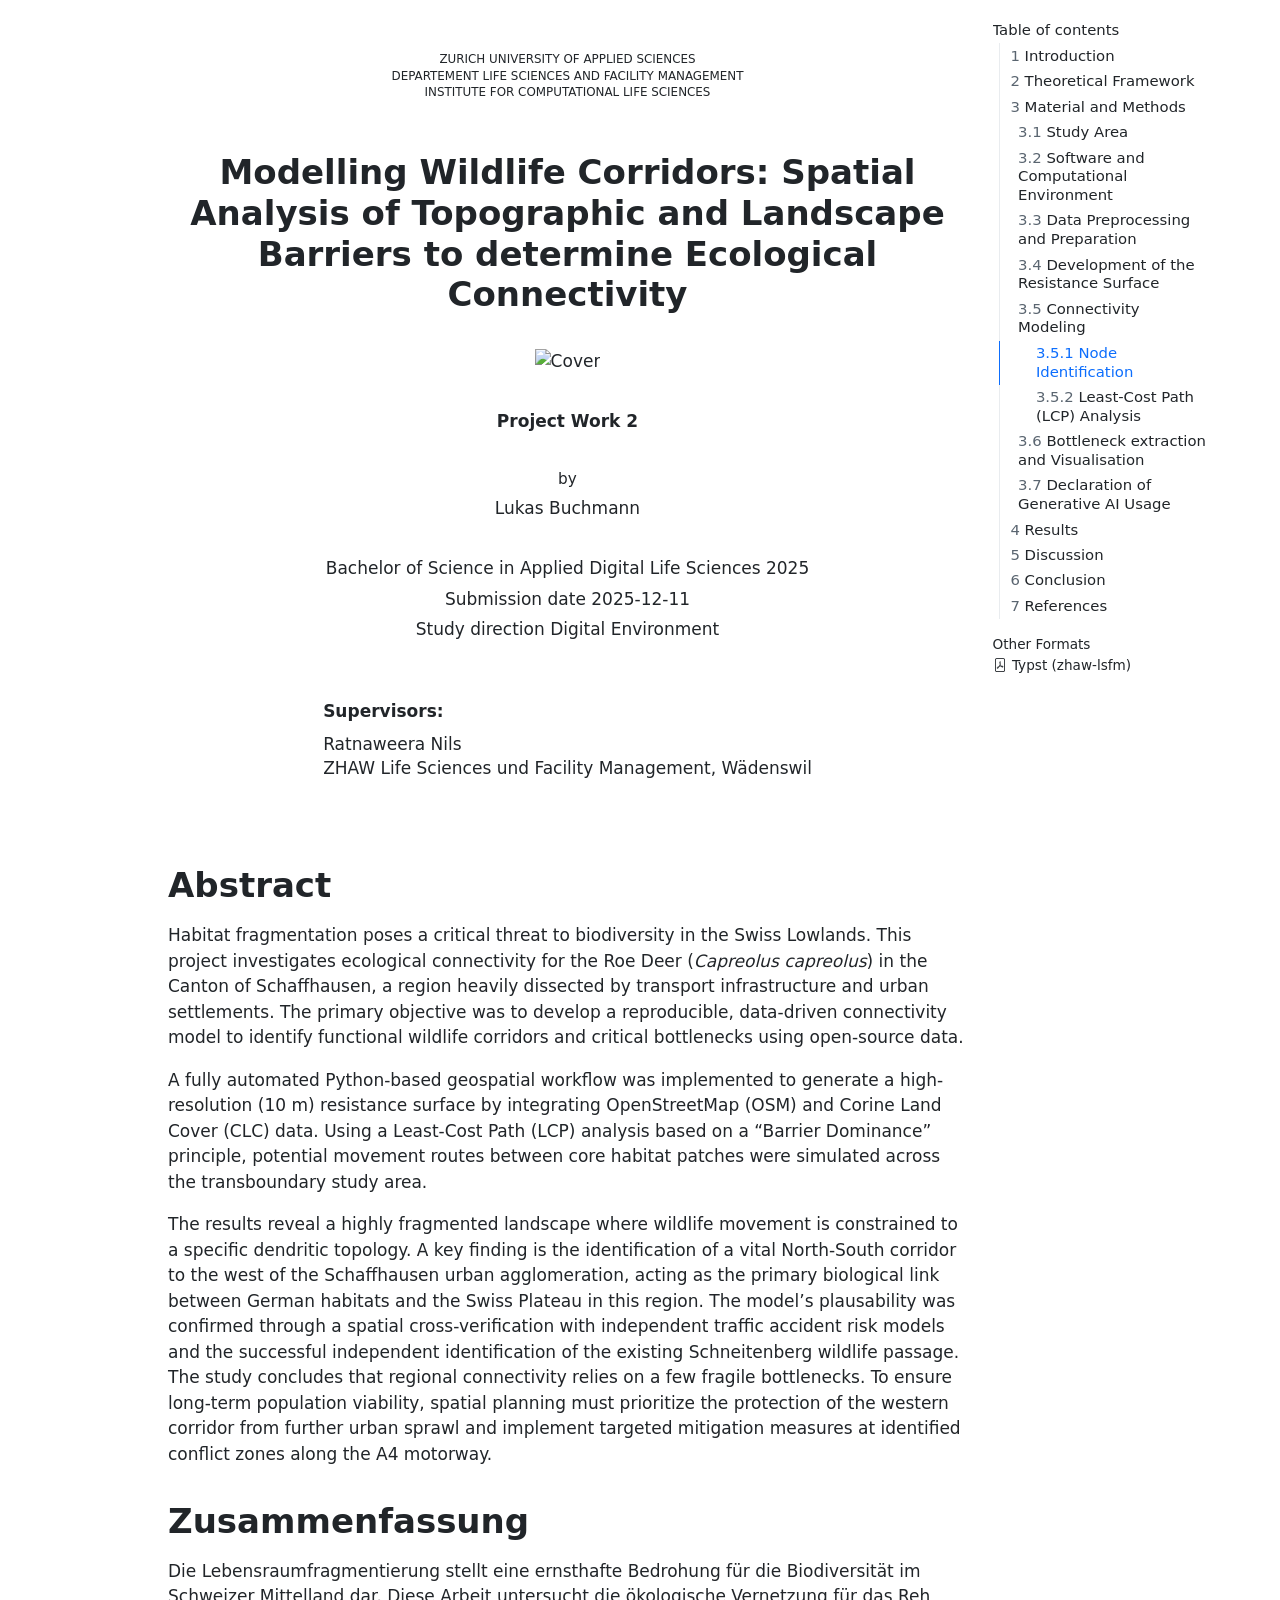
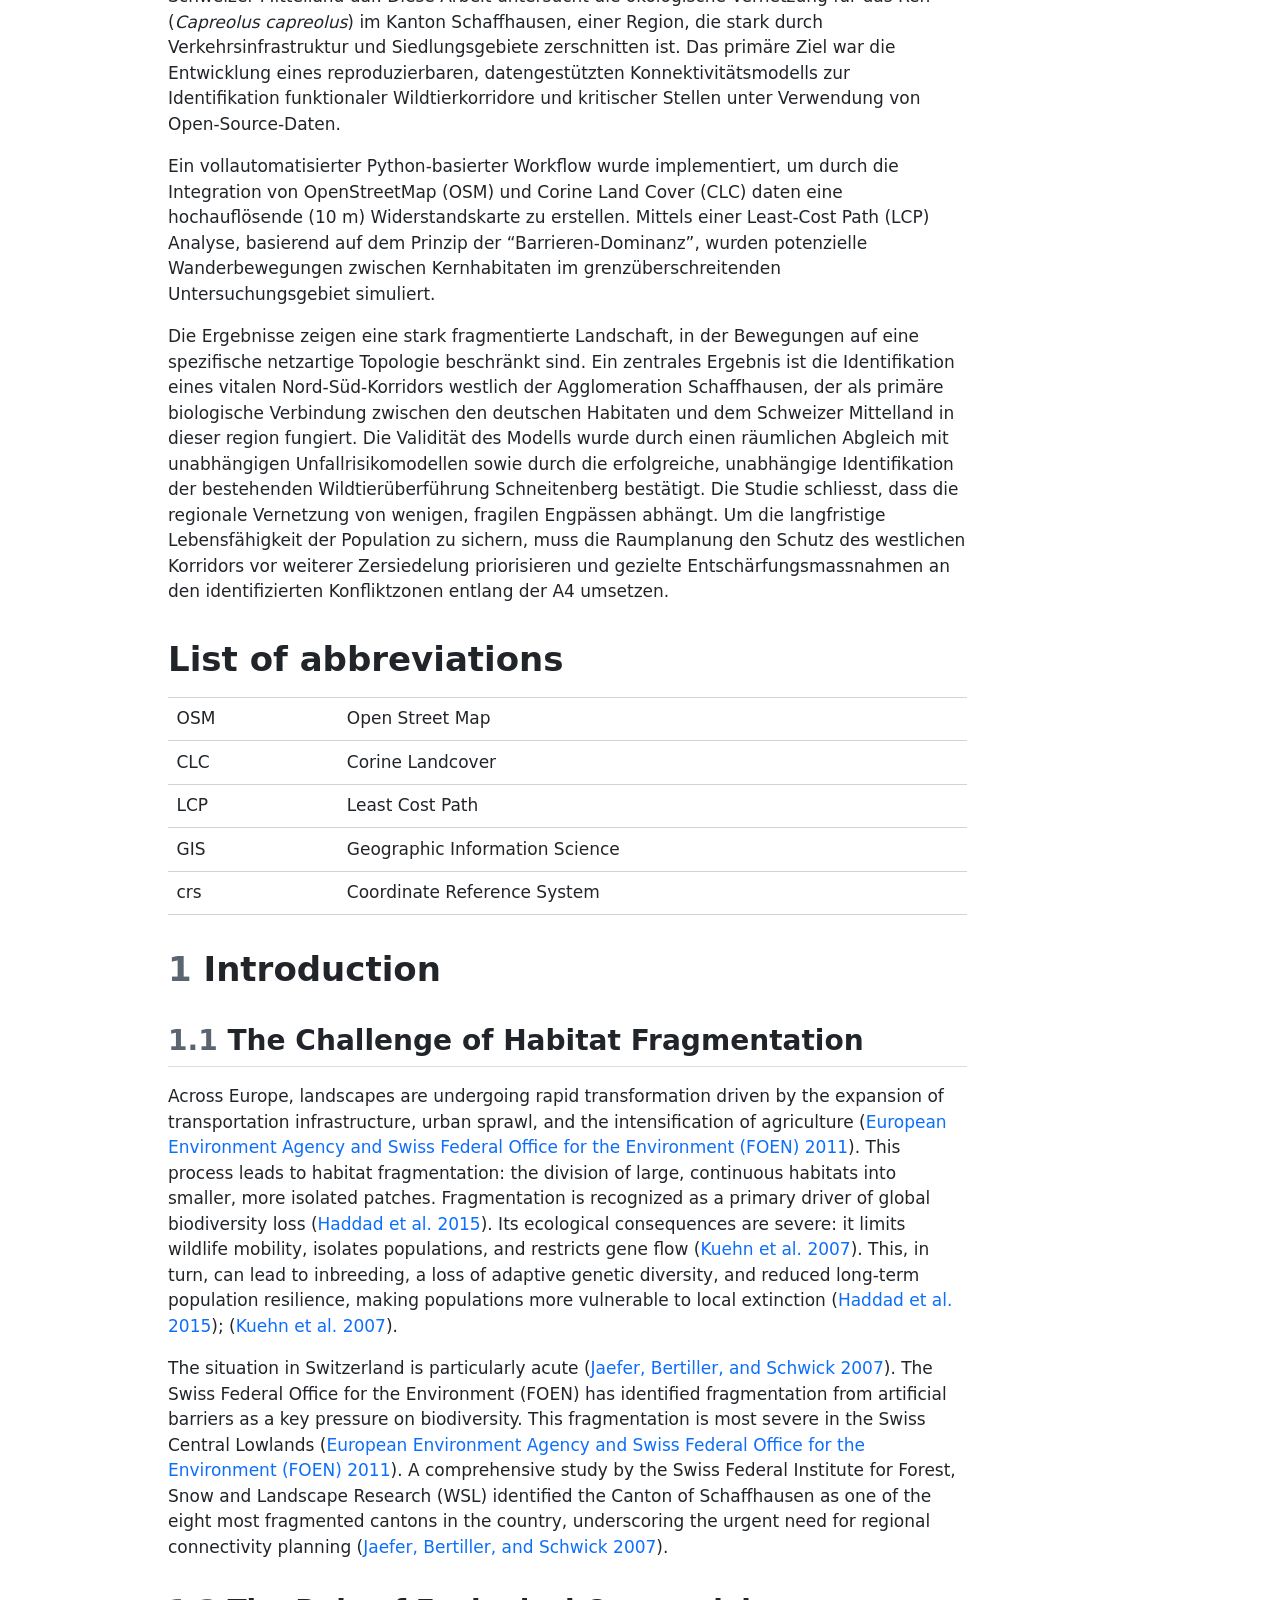
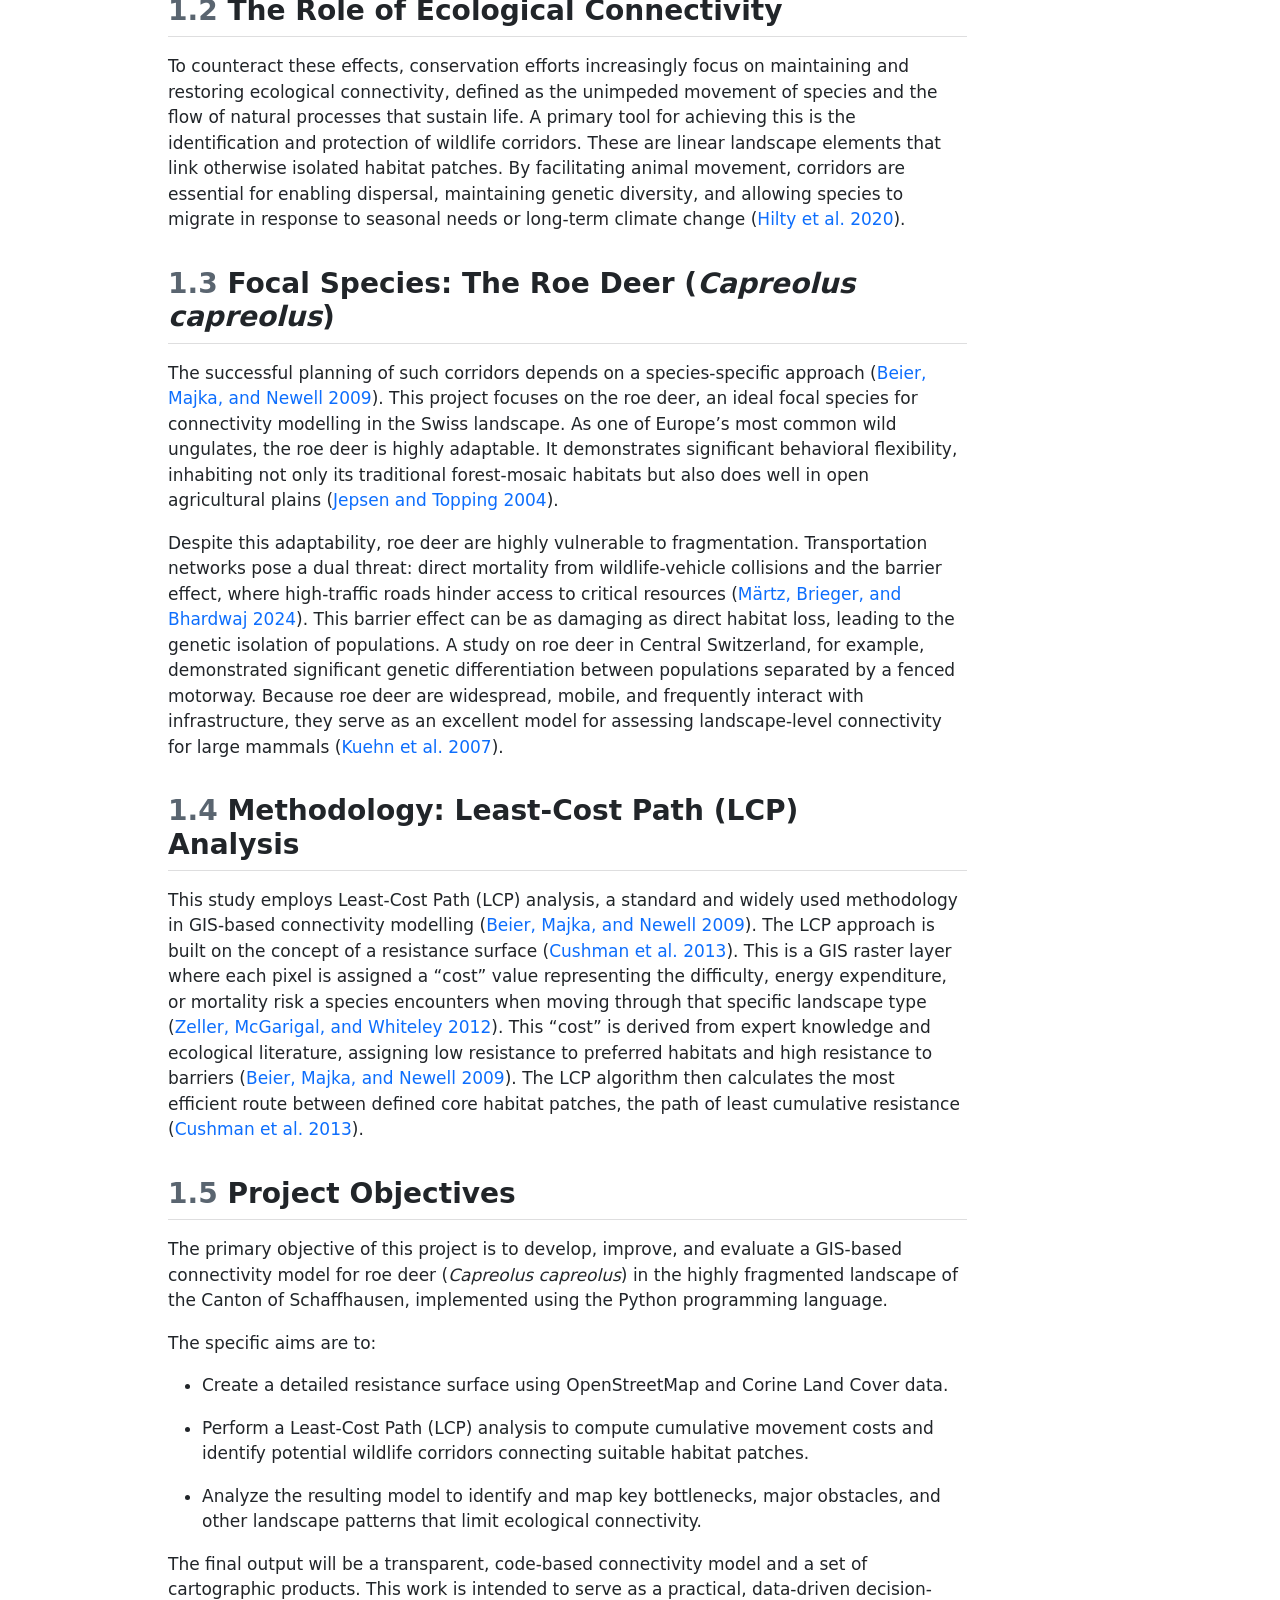
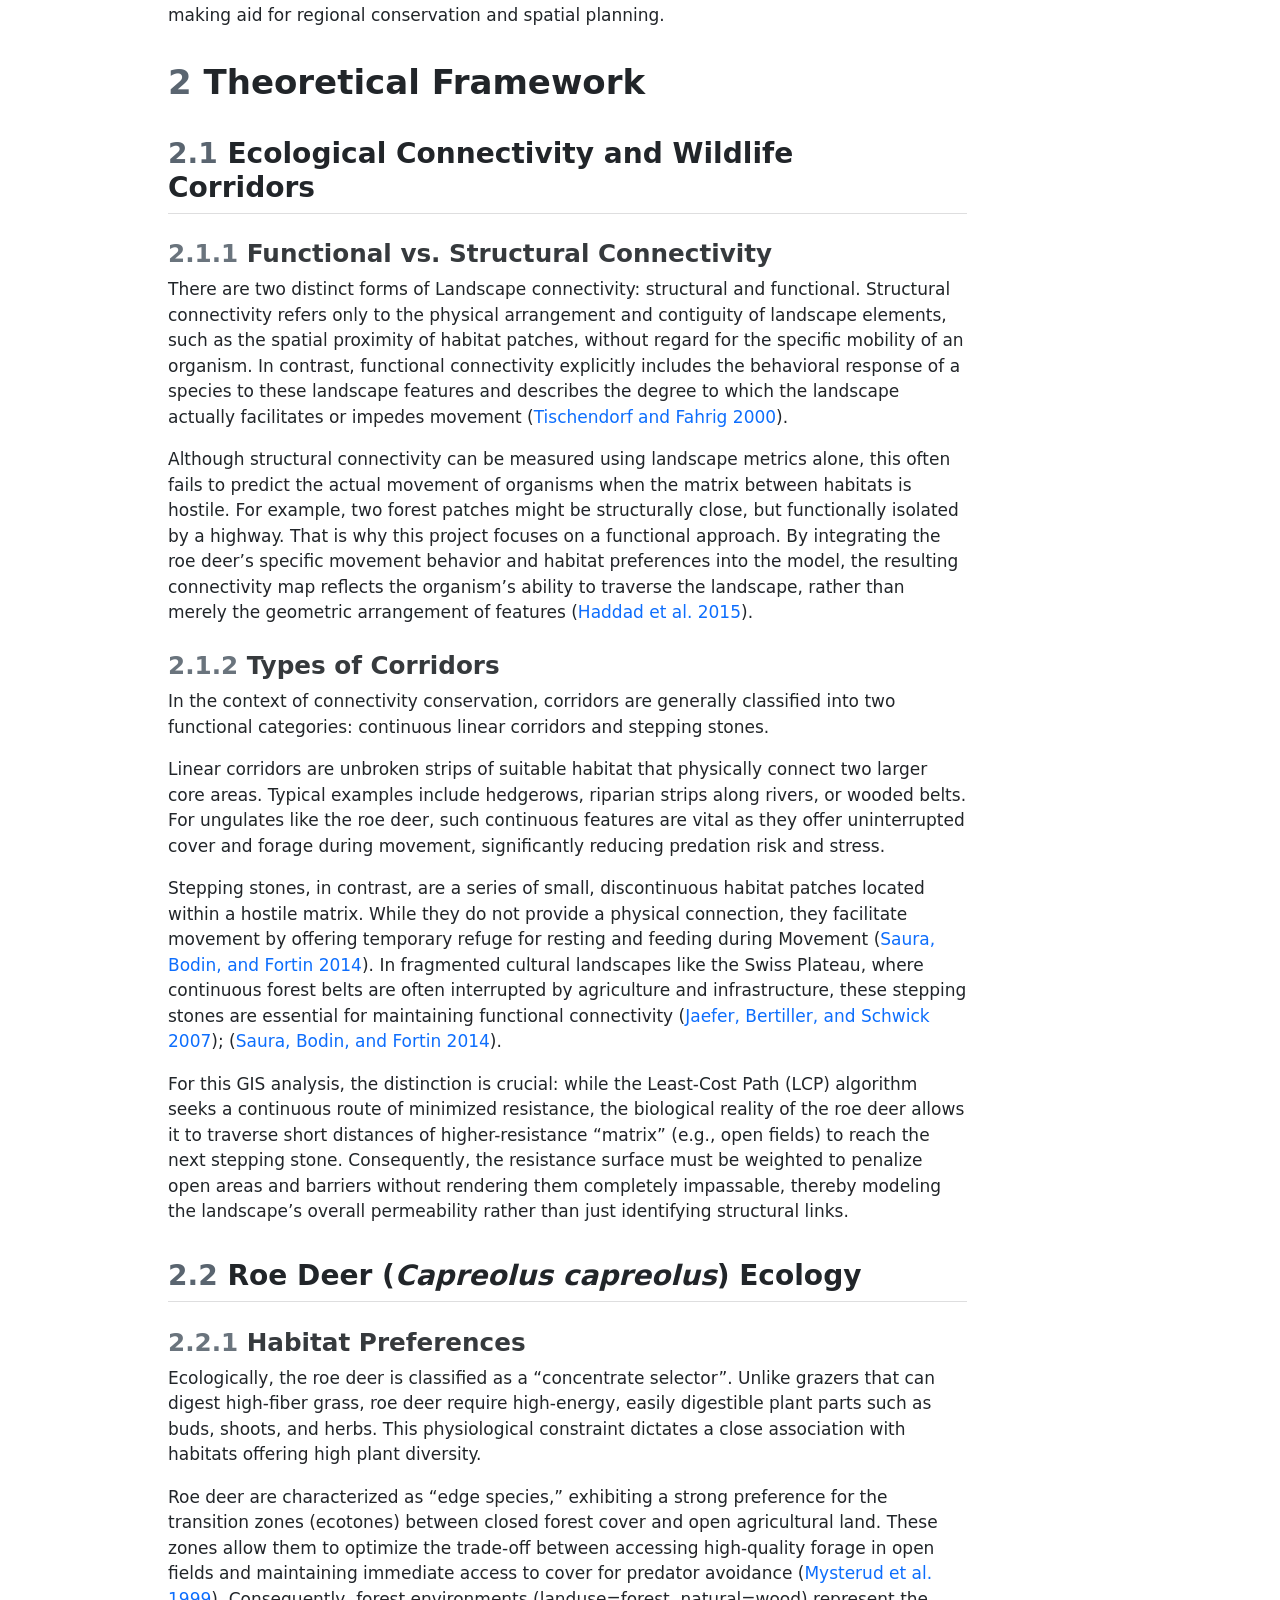
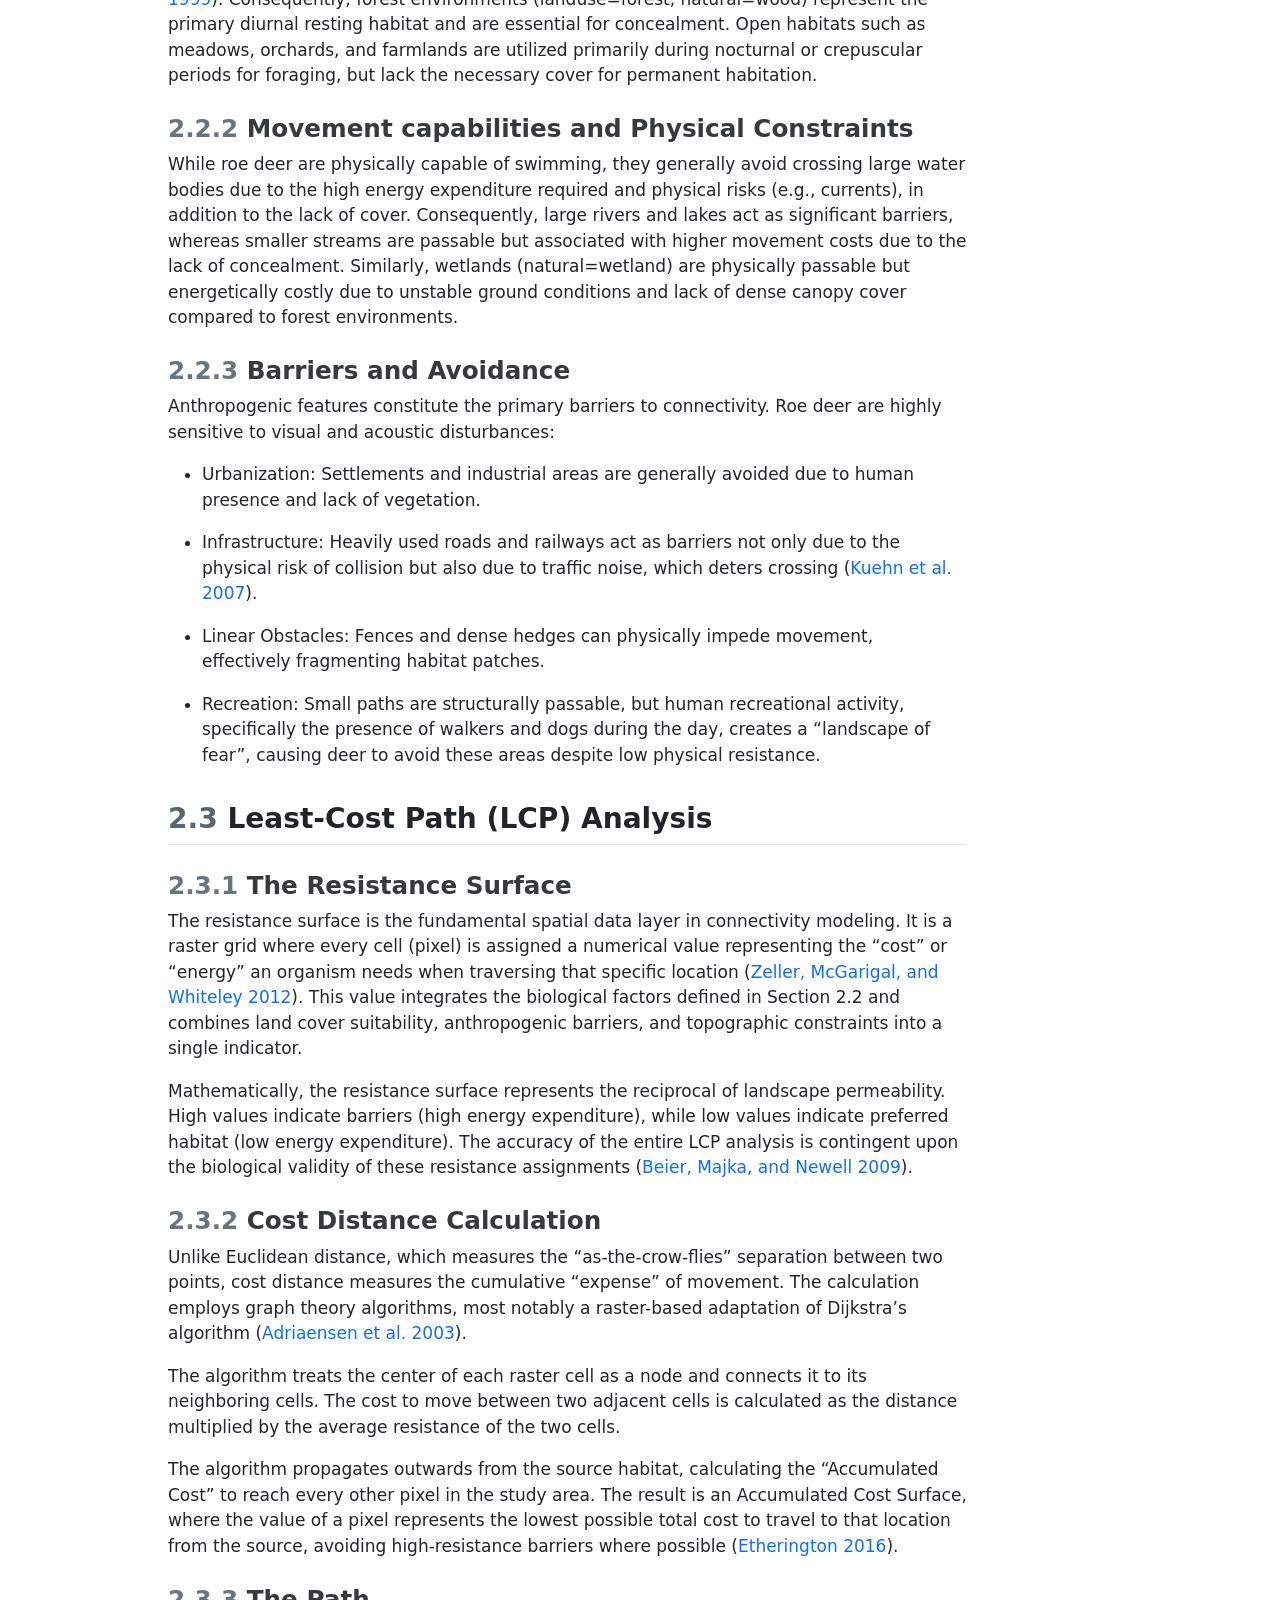
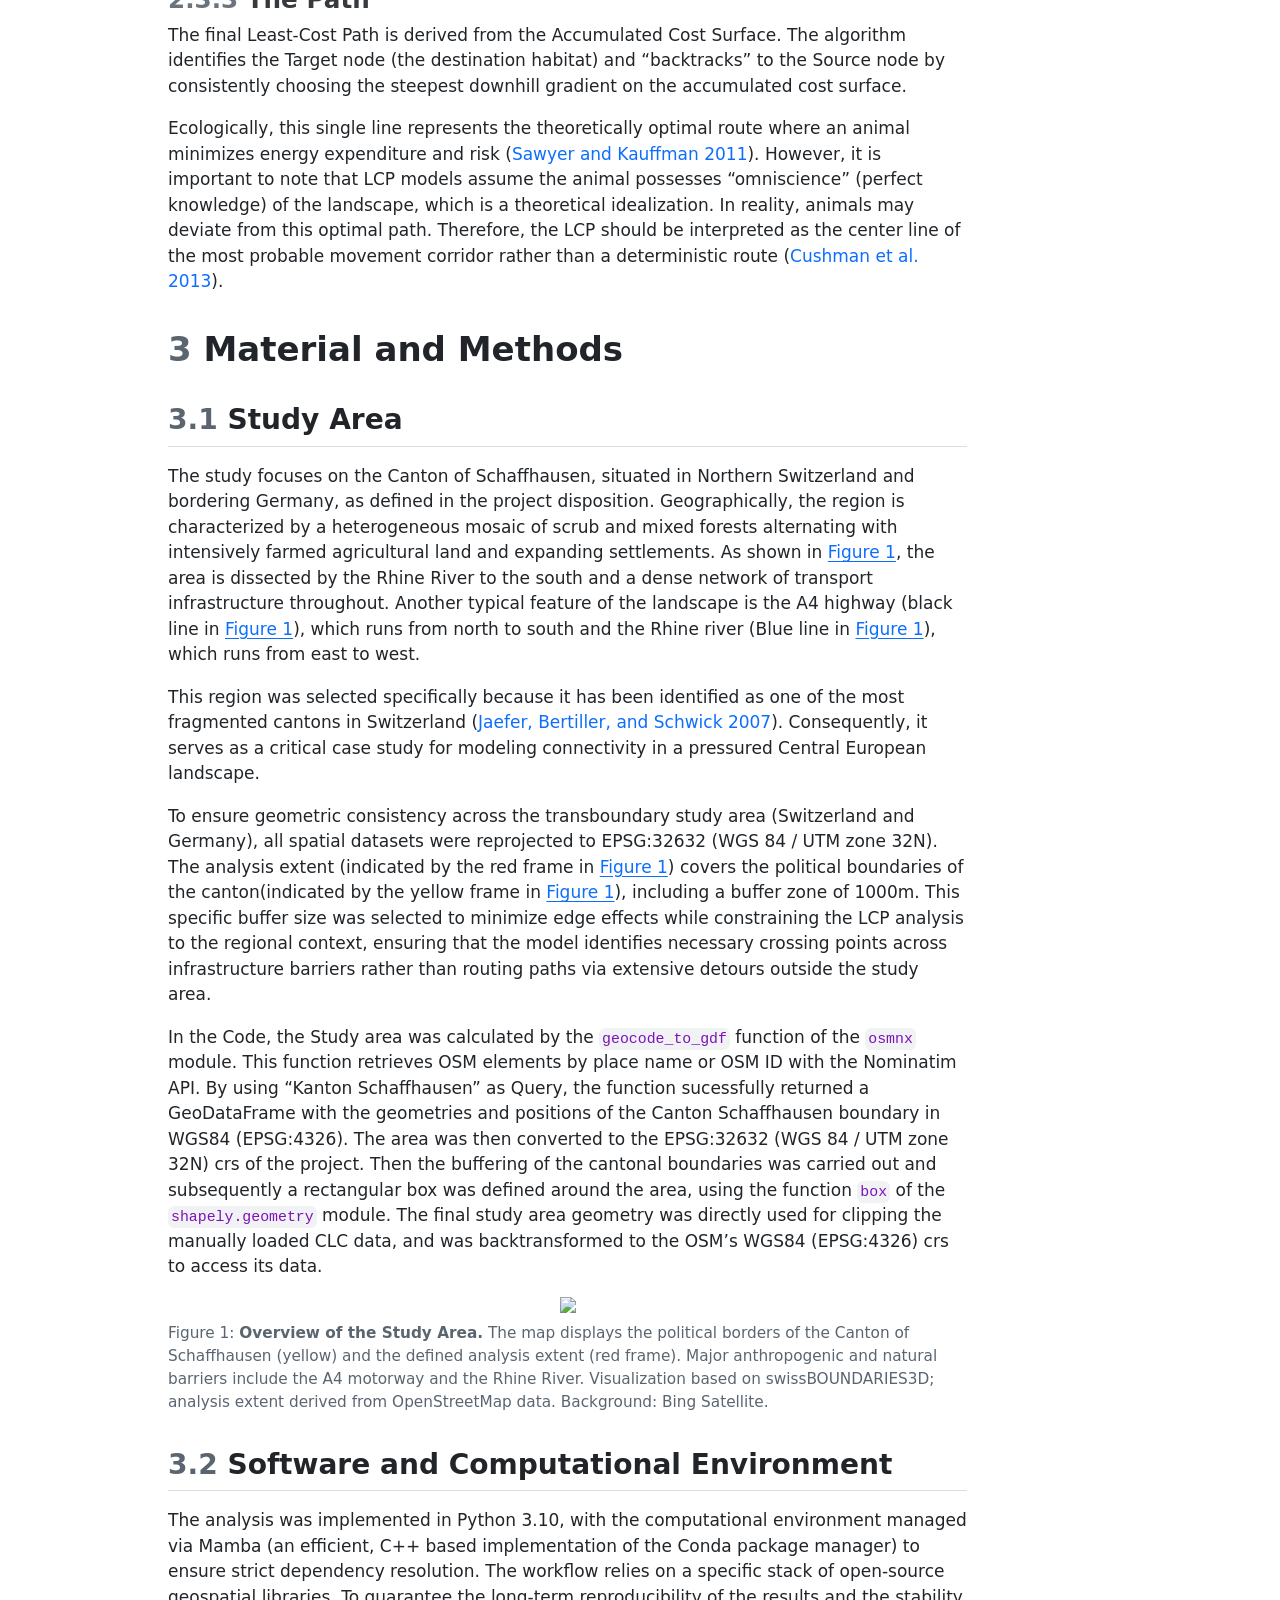
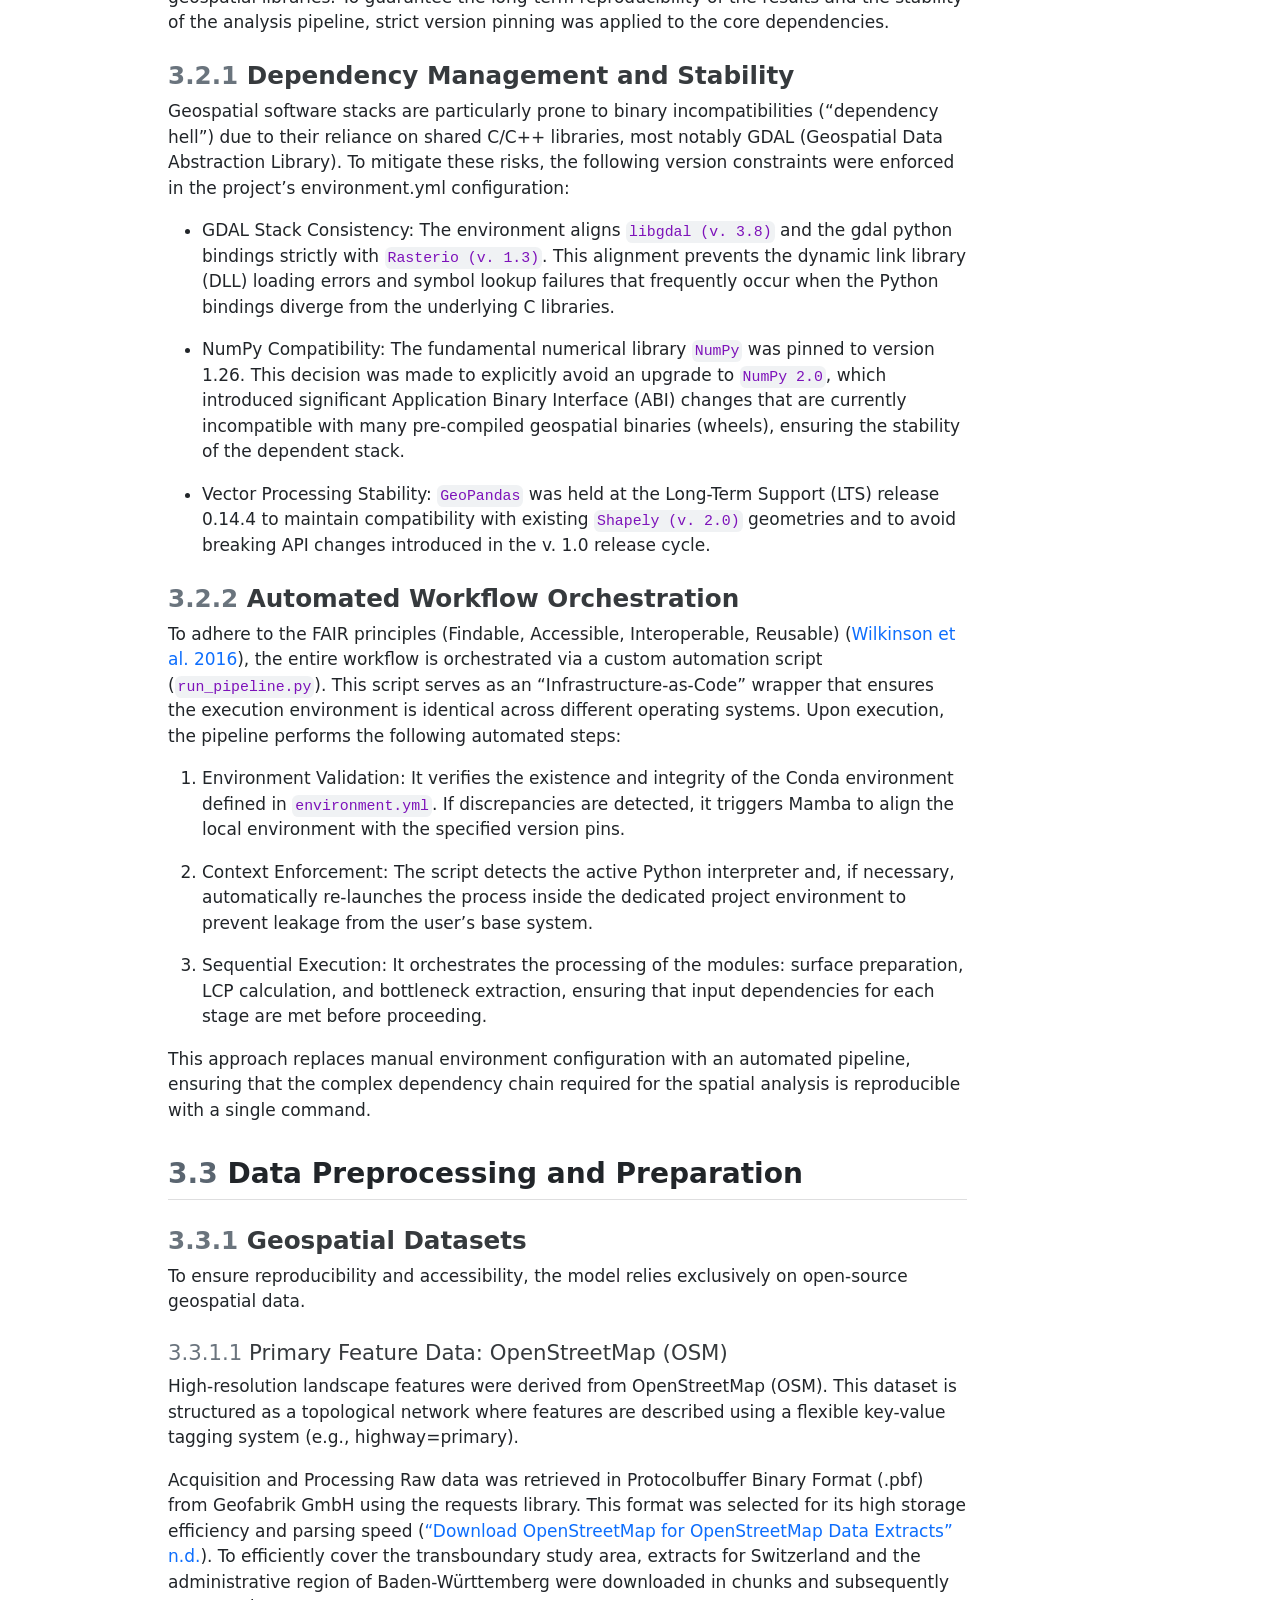
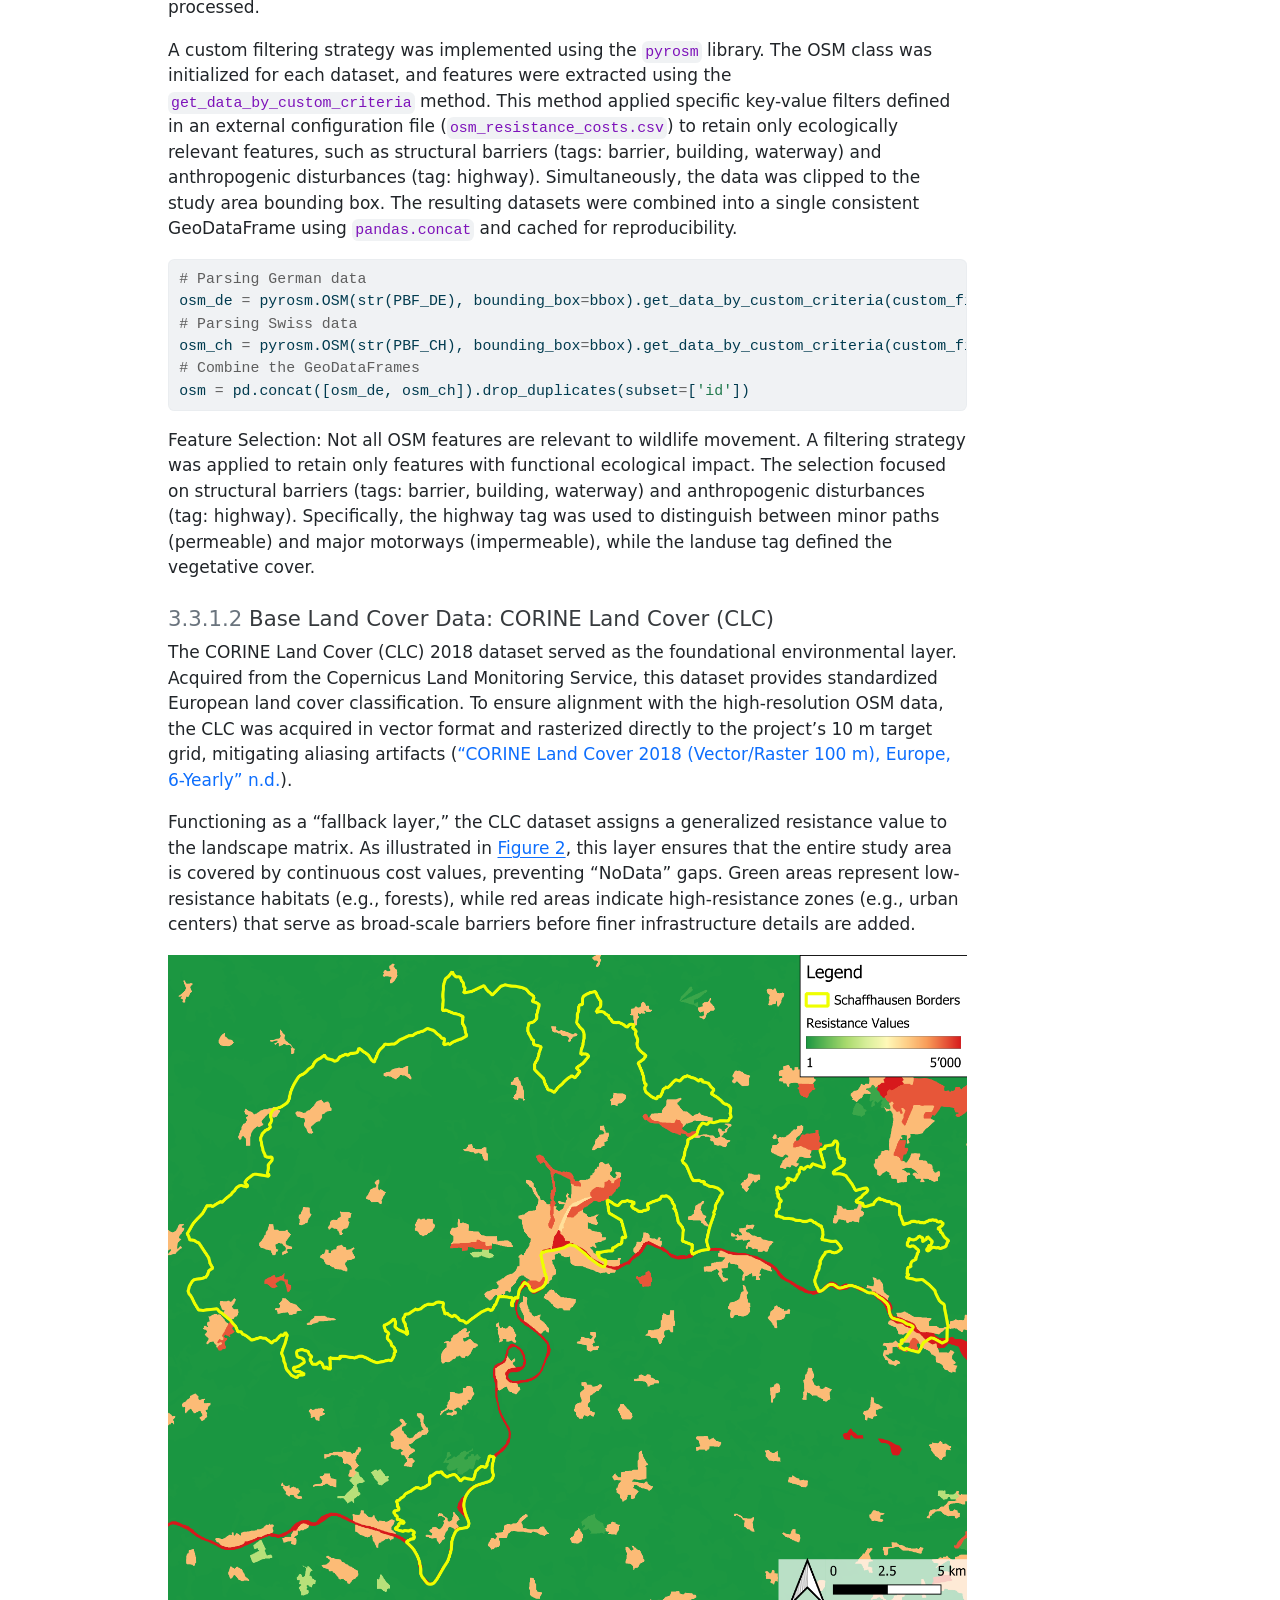
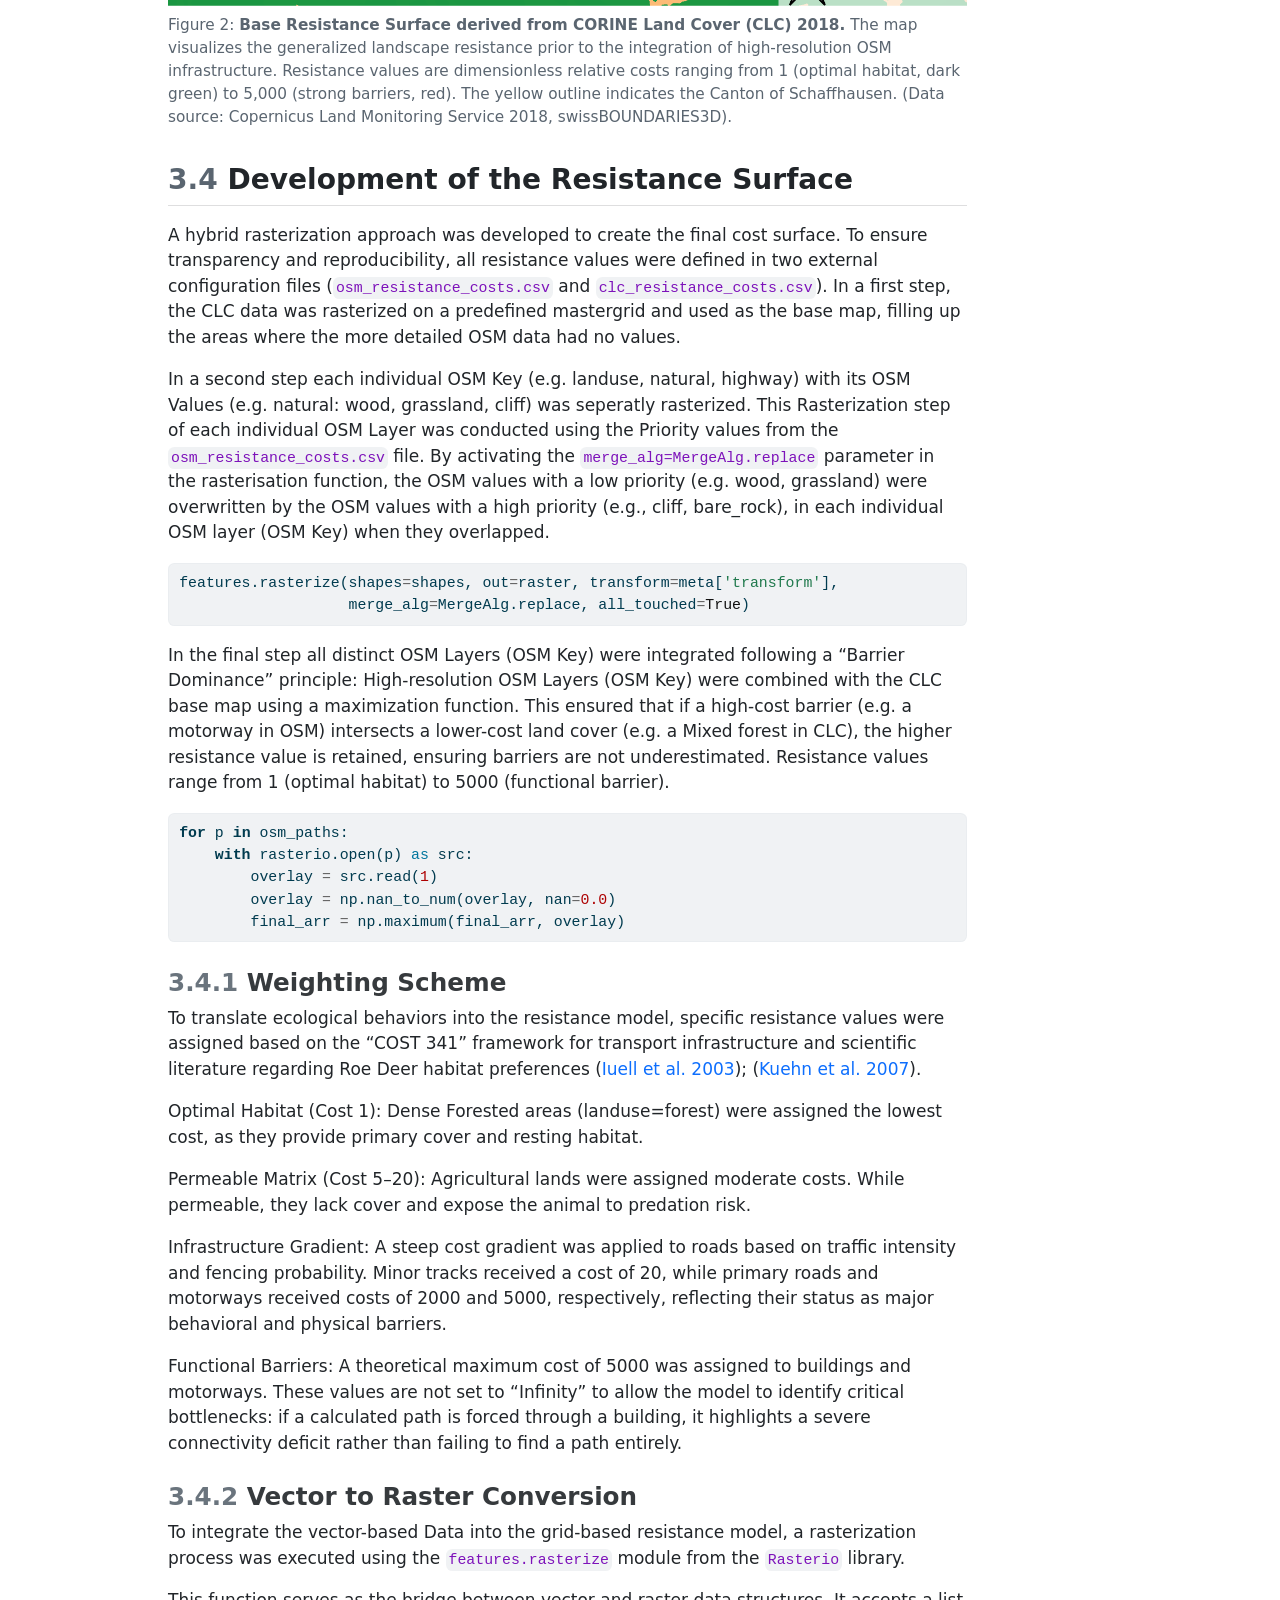
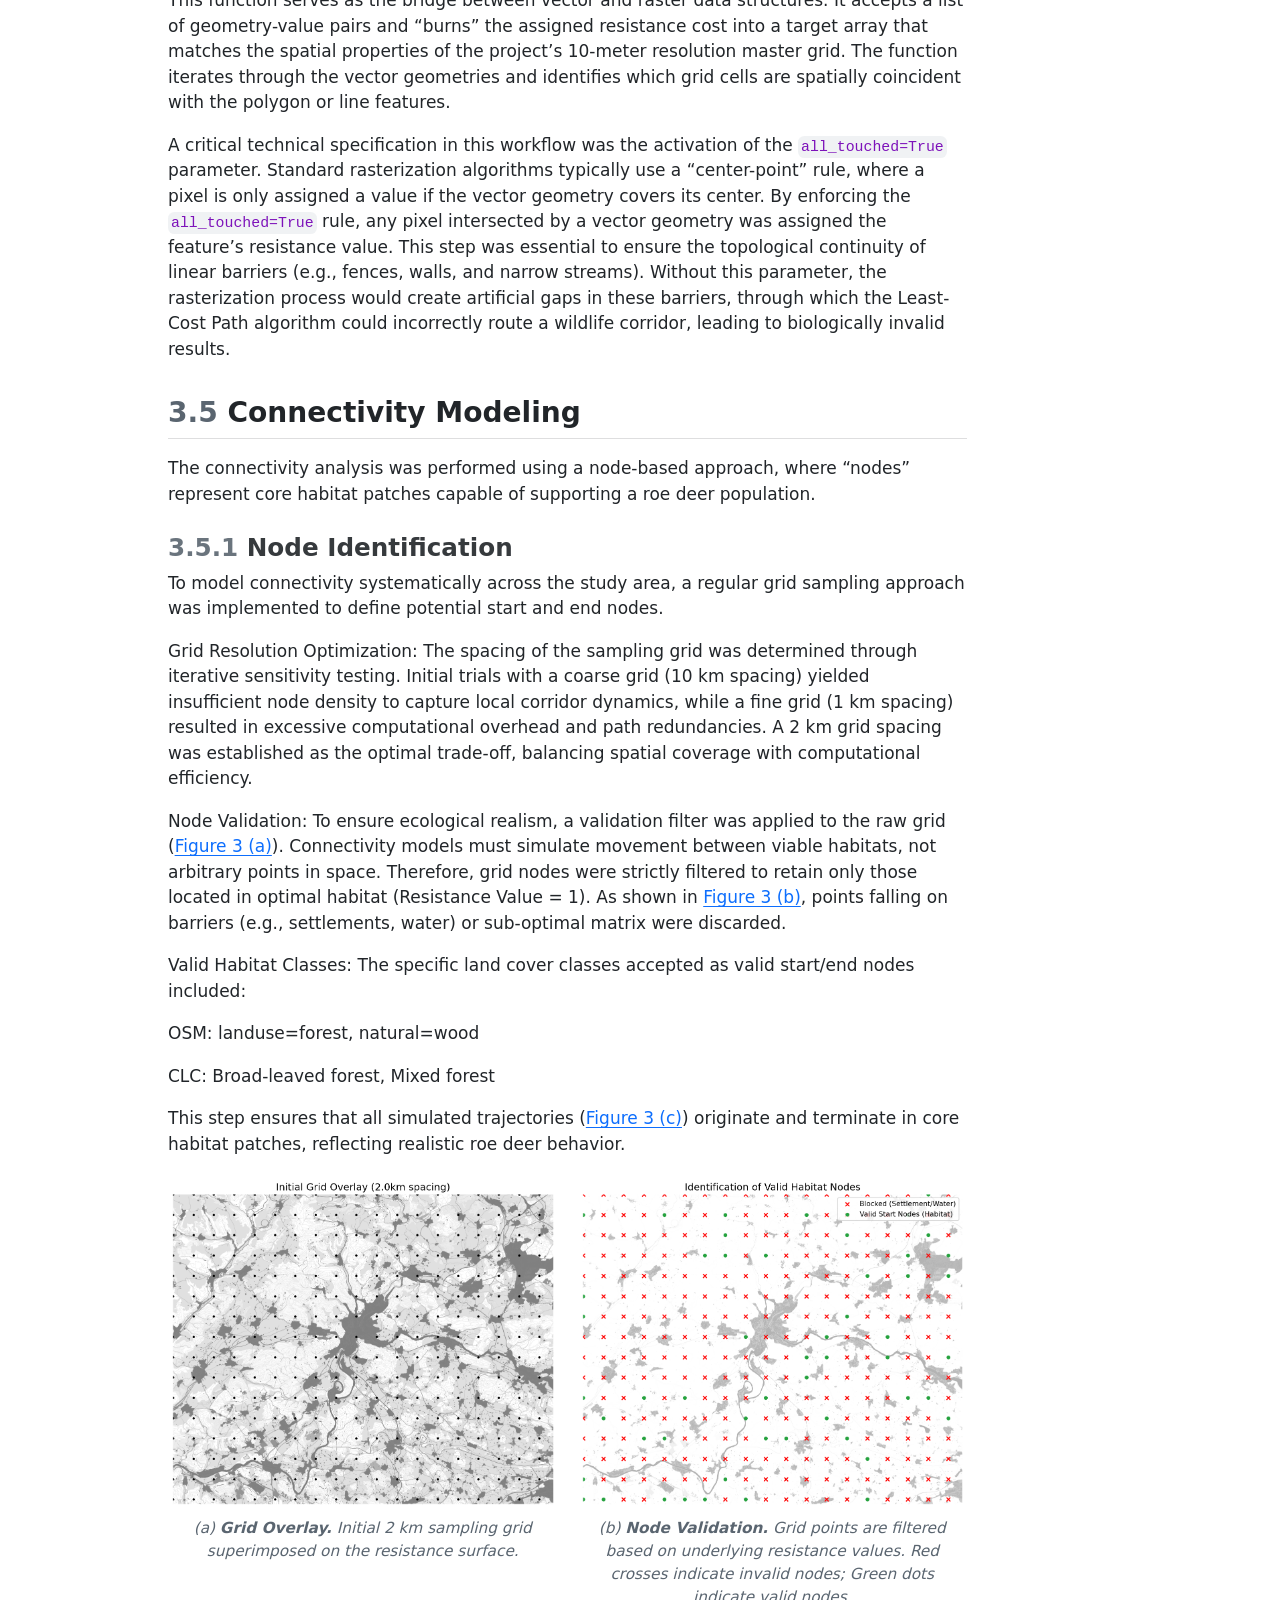
==== commit cd57c4fe: "Initial commit for personal GitHub" ====
--- a/docs/index.html
+++ b/docs/index.html
@@ -123,6 +123,7 @@
 };
 </script>
 
+<link rel="stylesheet" href="_extensions/zhaw-lsfm/zhaw-lsfm/zhaw-html.css">
 </head>
 
 <body class="quarto-light">
@@ -240,32 +241,39 @@
 </div>
 <main class="content" id="quarto-document-content">
 
-<header id="title-block-header" class="quarto-title-block default">
-<div class="quarto-title">
-<h1 class="title">Modelling Wildlife Corridors: Spatial Analysis of Topographic and Landscape Barriers to determine Ecological Connectivity</h1>
-</div>
-
-
-
-<div class="quarto-title-meta">
-
-    <div>
-    <div class="quarto-title-meta-heading">Author</div>
-    <div class="quarto-title-meta-contents">
-             <p>Lukas Buchmann </p>
-          </div>
-  </div>
-    
-  
-    
-  </div>
-  
-
-<div>
-  <div class="keywords">
-    <div class="block-title">Keywords</div>
-    <p>Wildlife Corridors, Connectivity Modeling, Ecological Connectivity, Least-Cost Path (LCP) Analysis, Spatial Analysis</p>
-  </div>
+<header id="title-block-header">
+<div class="zhaw-header">
+Zurich University of Applied Sciences<br>
+Departement Life Sciences and Facility Management<br>
+Institute for Computational Life Sciences
+</div>
+
+<h1 class="title display-7">Modelling Wildlife Corridors: Spatial Analysis of Topographic and Landscape Barriers to determine Ecological Connectivity</h1>
+
+<div class="cover-image">
+<img src="cover.png" alt="Cover">
+</div>
+
+
+<p class="thesis-type">Project Work 2</p>
+
+<div class="author-section">
+<p class="von">by</p>
+<p class="author">Lukas Buchmann</p>
+</div>
+
+<p class="degree-type">Bachelor of Science in Applied Digital Life Sciences 2025</p>
+
+<p class="submission-date">Submission date 2025-12-11</p>
+
+<p class="study-direction">Study direction Digital Environment</p>
+
+<div class="supervisors">
+<p>Supervisors:</p>
+<ul>
+<li> Ratnaweera Nils<br>
+ZHAW Life Sciences und Facility Management, Wädenswil</li>
+</ul>
 </div>
 
 </header>
@@ -457,7 +465,7 @@
 <p>High-resolution landscape features were derived from OpenStreetMap (OSM). This dataset is structured as a topological network where features are described using a flexible key-value tagging system (e.g., highway=primary).</p>
 <p>Acquisition and Processing Raw data was retrieved in Protocolbuffer Binary Format (.pbf) from Geofabrik GmbH using the requests library. This format was selected for its high storage efficiency and parsing speed <span class="citation" data-cites="DownloadOpenStreetMapOpenStreetMap">(<a href="#ref-DownloadOpenStreetMapOpenStreetMap" role="doc-biblioref"><span>“Download <span>OpenStreetMap</span> for <span>OpenStreetMap Data Extracts</span>”</span> n.d.</a>)</span>. To efficiently cover the transboundary study area, extracts for Switzerland and the administrative region of Baden-Württemberg were downloaded in chunks and subsequently processed.</p>
 <p>A custom filtering strategy was implemented using the <code>pyrosm</code> library. The OSM class was initialized for each dataset, and features were extracted using the <code>get_data_by_custom_criteria</code> method. This method applied specific key-value filters defined in an external configuration file (<code>osm_resistance_costs.csv</code>) to retain only ecologically relevant features, such as structural barriers (tags: barrier, building, waterway) and anthropogenic disturbances (tag: highway). Simultaneously, the data was clipped to the study area bounding box. The resulting datasets were combined into a single consistent GeoDataFrame using <code>pandas.concat</code> and cached for reproducibility.</p>
-<div id="83f9008a" class="cell" data-execution_count="1">
+<div id="bf6219a2" class="cell" data-execution_count="1">
 <div class="code-copy-outer-scaffold"><div class="sourceCode cell-code" id="cb1"><pre class="sourceCode python code-with-copy"><code class="sourceCode python"><span id="cb1-1"><a href="#cb1-1" aria-hidden="true" tabindex="-1"></a><span class="co"># Parsing German data</span></span>
 <span id="cb1-2"><a href="#cb1-2" aria-hidden="true" tabindex="-1"></a>osm_de <span class="op">=</span> pyrosm.OSM(<span class="bu">str</span>(PBF_DE), bounding_box<span class="op">=</span>bbox).get_data_by_custom_criteria(custom_filter<span class="op">=</span>custom_filter)</span>
 <span id="cb1-3"><a href="#cb1-3" aria-hidden="true" tabindex="-1"></a><span class="co"># Parsing Swiss data        </span></span>
@@ -488,12 +496,12 @@
 <h2 data-number="3.4" class="anchored" data-anchor-id="development-of-the-resistance-surface"><span class="header-section-number">3.4</span> Development of the Resistance Surface</h2>
 <p>A hybrid rasterization approach was developed to create the final cost surface. To ensure transparency and reproducibility, all resistance values were defined in two external configuration files (<code>osm_resistance_costs.csv</code> and <code>clc_resistance_costs.csv</code>). In a first step, the CLC data was rasterized on a predefined mastergrid and used as the base map, filling up the areas where the more detailed OSM data had no values.</p>
 <p>In a second step each individual OSM Key (e.g.&nbsp;landuse, natural, highway) with its OSM Values (e.g.&nbsp;natural: wood, grassland, cliff) was seperatly rasterized. This Rasterization step of each individual OSM Layer was conducted using the Priority values from the <code>osm_resistance_costs.csv</code> file. By activating the <code>merge_alg=MergeAlg.replace</code> parameter in the rasterisation function, the OSM values with a low priority (e.g.&nbsp;wood, grassland) were overwritten by the OSM values with a high priority (e.g., cliff, bare_rock), in each individual OSM layer (OSM Key) when they overlapped.</p>
-<div id="44eb0d9e" class="cell" data-execution_count="2">
+<div id="c56e36a8" class="cell" data-execution_count="2">
 <div class="code-copy-outer-scaffold"><div class="sourceCode cell-code" id="cb2"><pre class="sourceCode python code-with-copy"><code class="sourceCode python"><span id="cb2-1"><a href="#cb2-1" aria-hidden="true" tabindex="-1"></a>features.rasterize(shapes<span class="op">=</span>shapes, out<span class="op">=</span>raster, transform<span class="op">=</span>meta[<span class="st">'transform'</span>], </span>
 <span id="cb2-2"><a href="#cb2-2" aria-hidden="true" tabindex="-1"></a>                   merge_alg<span class="op">=</span>MergeAlg.replace, all_touched<span class="op">=</span><span class="va">True</span>)</span></code></pre></div><button title="Copy to Clipboard" class="code-copy-button"><i class="bi"></i></button></div>
 </div>
 <p>In the final step all distinct OSM Layers (OSM Key) were integrated following a “Barrier Dominance” principle: High-resolution OSM Layers (OSM Key) were combined with the CLC base map using a maximization function. This ensured that if a high-cost barrier (e.g.&nbsp;a motorway in OSM) intersects a lower-cost land cover (e.g.&nbsp;a Mixed forest in CLC), the higher resistance value is retained, ensuring barriers are not underestimated. Resistance values range from 1 (optimal habitat) to 5000 (functional barrier).</p>
-<div id="e4e09756" class="cell" data-execution_count="3">
+<div id="1890106a" class="cell" data-execution_count="3">
 <div class="code-copy-outer-scaffold"><div class="sourceCode cell-code" id="cb3"><pre class="sourceCode python code-with-copy"><code class="sourceCode python"><span id="cb3-1"><a href="#cb3-1" aria-hidden="true" tabindex="-1"></a><span class="cf">for</span> p <span class="kw">in</span> osm_paths:</span>
 <span id="cb3-2"><a href="#cb3-2" aria-hidden="true" tabindex="-1"></a>    <span class="cf">with</span> rasterio.<span class="bu">open</span>(p) <span class="im">as</span> src:</span>
 <span id="cb3-3"><a href="#cb3-3" aria-hidden="true" tabindex="-1"></a>        overlay <span class="op">=</span> src.read(<span class="dv">1</span>)</span>
--- a/docs/_extensions/zhaw-lsfm/zhaw-lsfm/zhaw-html.css
+++ b/docs/_extensions/zhaw-lsfm/zhaw-lsfm/zhaw-html.css
@@ -0,0 +1,95 @@
+/* Minimal CSS to approximate Typst title page layout */
+
+#title-block-header {
+  text-align: center;
+  margin: 0 auto;
+  padding: 2rem 1rem;
+}
+
+/* ZHAW header */
+.zhaw-header {
+  font-size: 0.7rem;
+  text-transform: uppercase;
+  margin-bottom: 3rem;
+  line-height: 1.4;
+}
+
+/* Title and subtitle */
+#title-block-header .title {
+  font-size: 2rem;
+  font-weight: bold;
+  margin-bottom: 0.5rem;
+}
+
+#title-block-header .subtitle {
+  font-size: 1.3rem;
+  margin-bottom: 2rem;
+}
+
+/* Cover image */
+.cover-image {
+  margin: 2rem 0;
+}
+
+.cover-image img {
+  max-width: 100%;
+  height: auto;
+}
+
+/* Confidential notice */
+.confidential {
+  font-weight: bold;
+  margin: 2rem 0;
+}
+
+/* Thesis type */
+.thesis-type {
+  font-weight: bold;
+  margin: 1rem 0;
+}
+
+/* Author section */
+.author-section {
+  margin: 2rem 0;
+}
+
+.author-section .von {
+  font-size: 0.9rem;
+  margin-bottom: 0.3rem;
+}
+
+/* Metadata fields */
+.degree-type,
+.submission-date,
+.study-direction {
+  margin: 0.3rem 0;
+}
+
+/* Supervisors section */
+.supervisors {
+  margin-top: 3rem;
+  text-align: left;
+  display: inline-block;
+}
+
+.supervisors p {
+  font-weight: bold;
+  margin-bottom: 0.5rem;
+}
+
+.supervisors ul {
+  list-style: none;
+  padding: 0;
+}
+
+.supervisors li {
+  margin-bottom: 1rem;
+  line-height: 1.4;
+}
+
+/* Hide default elements not needed for title page style */
+#title-block-header .date,
+#title-block-header .institut,
+#title-block-header .keywords {
+  display: none;
+}
